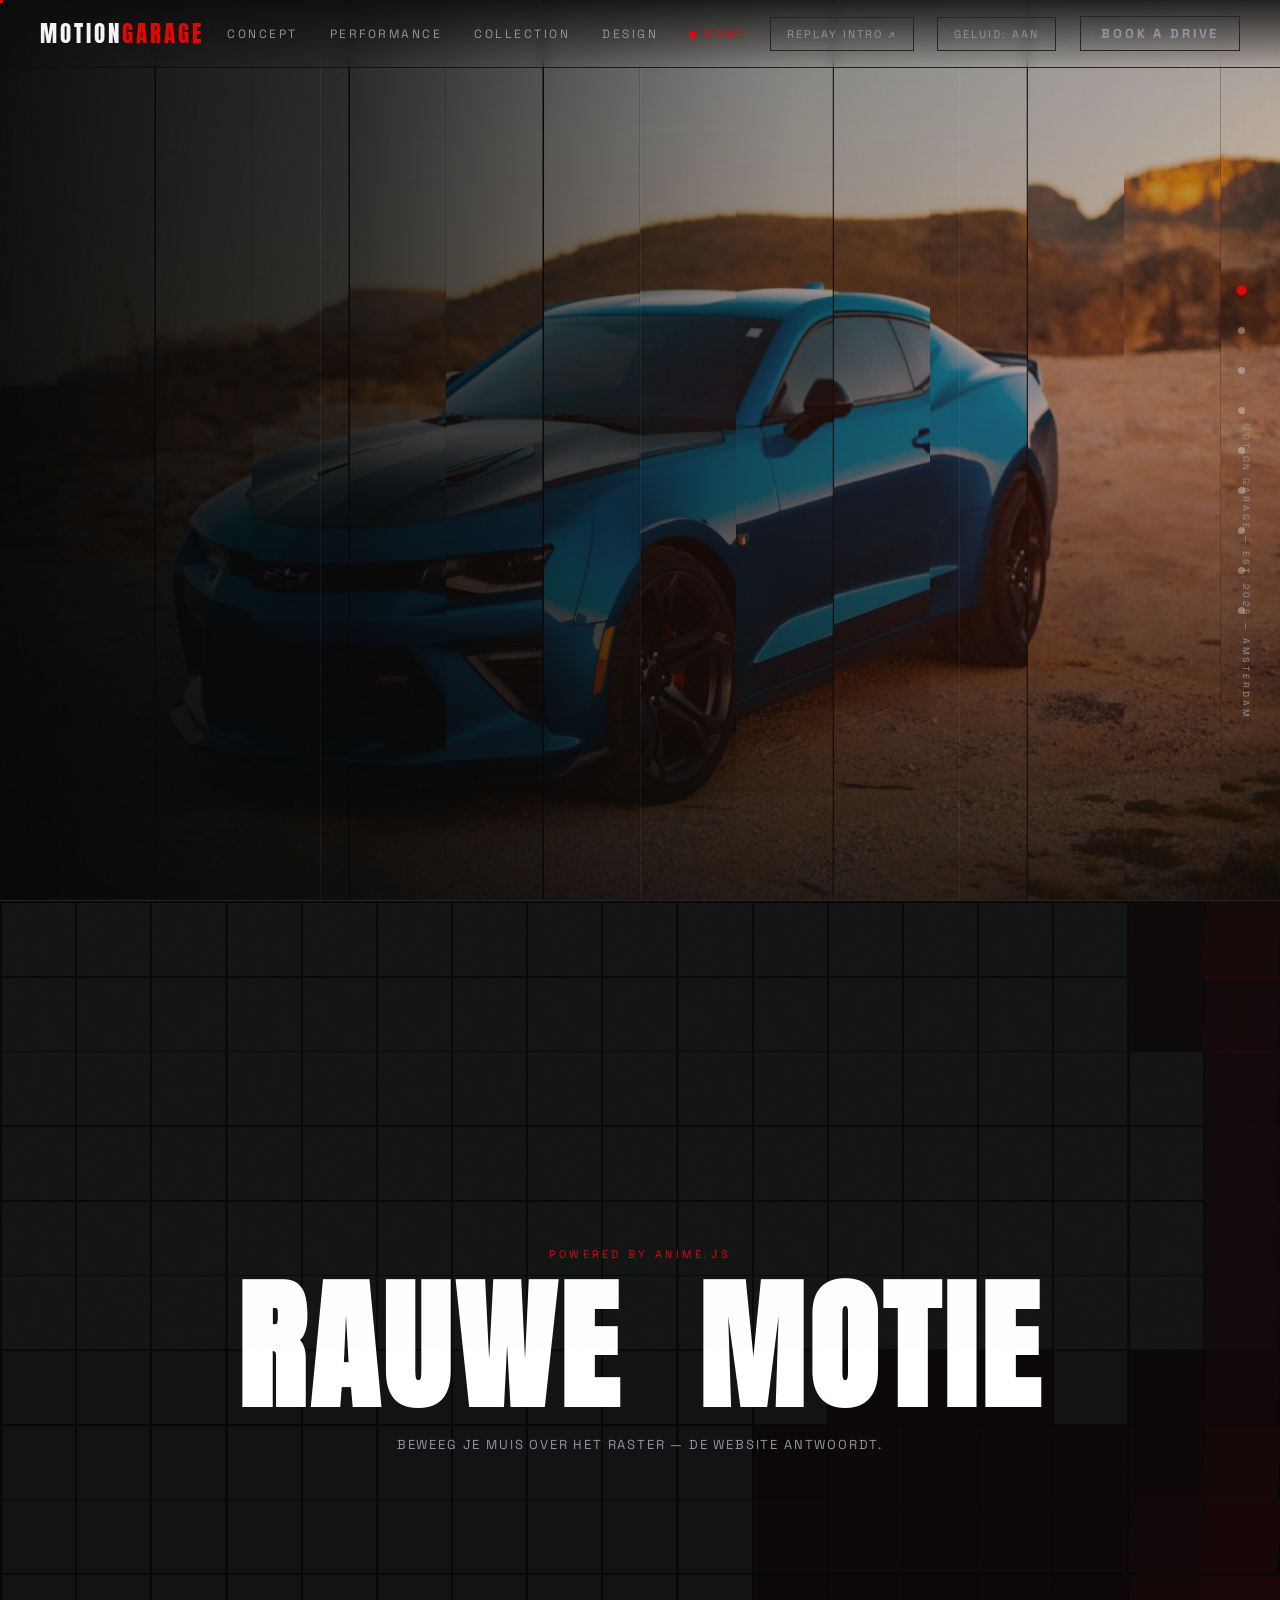
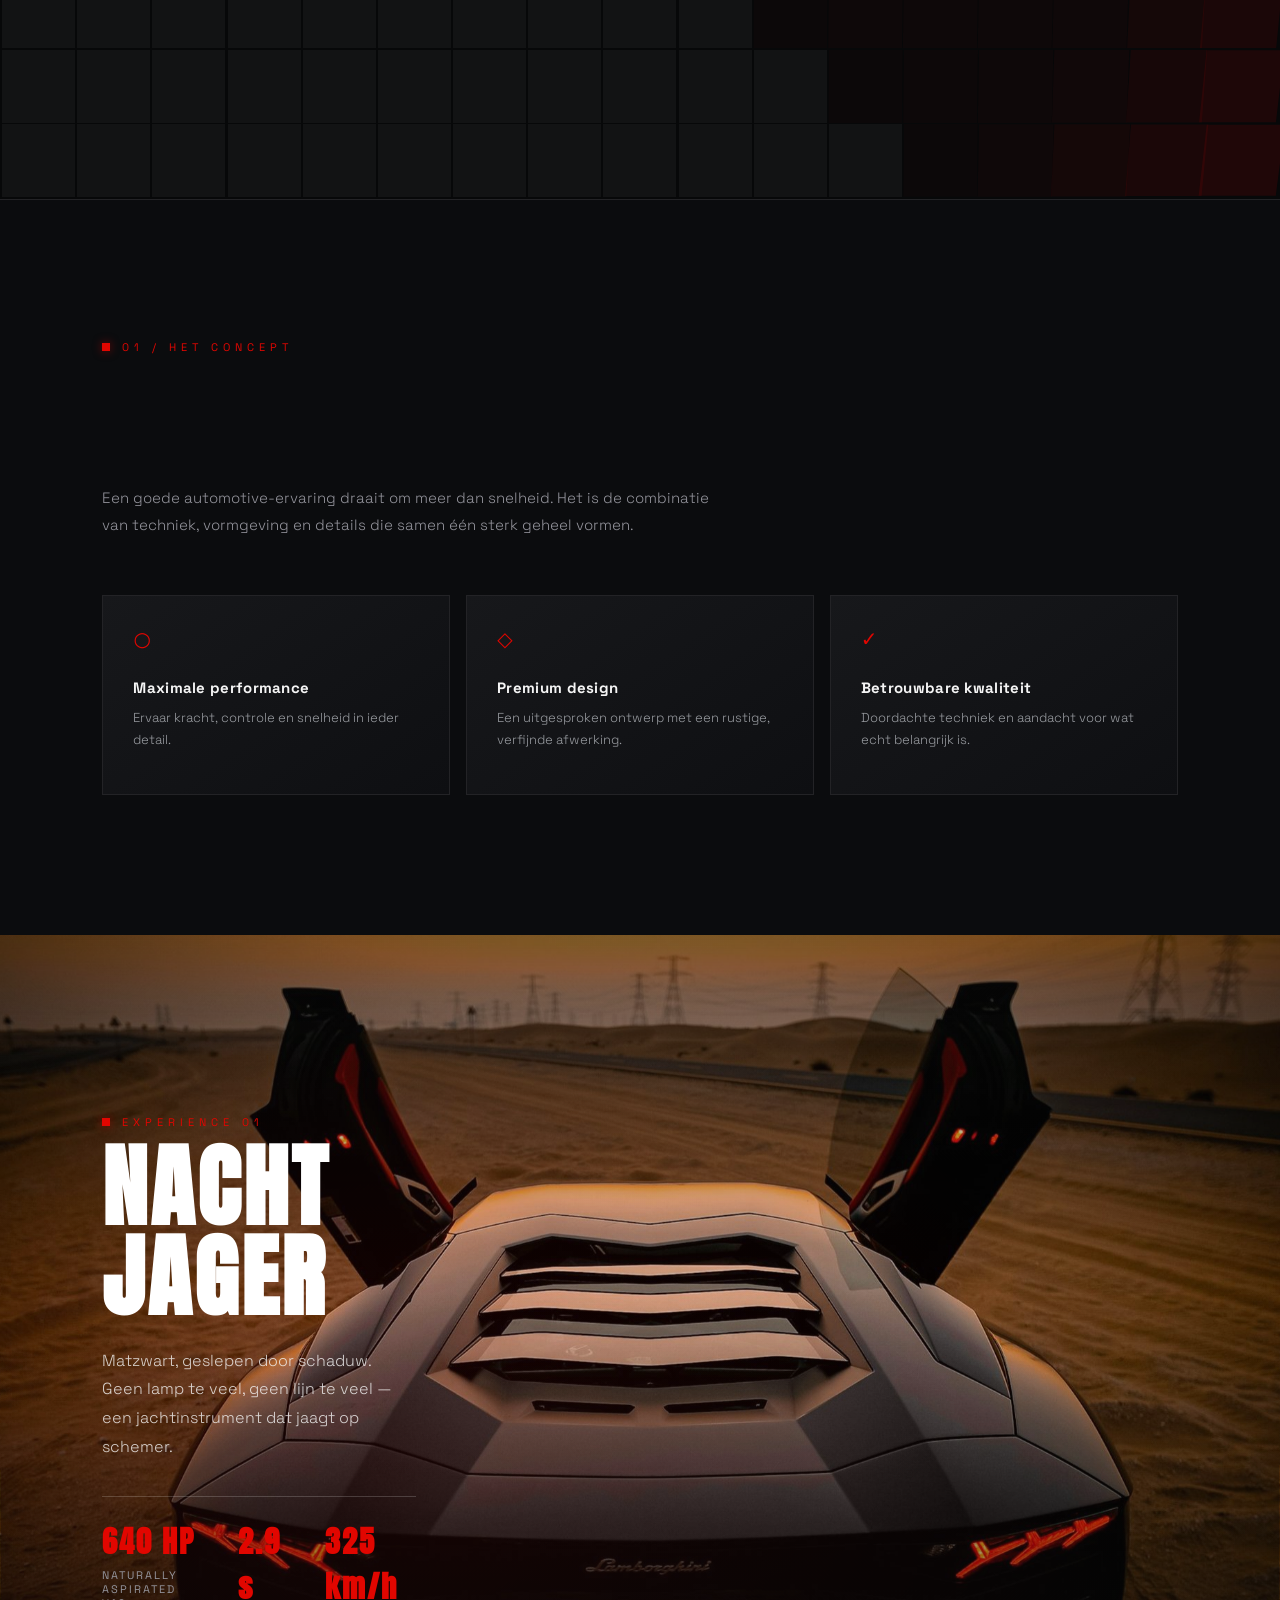
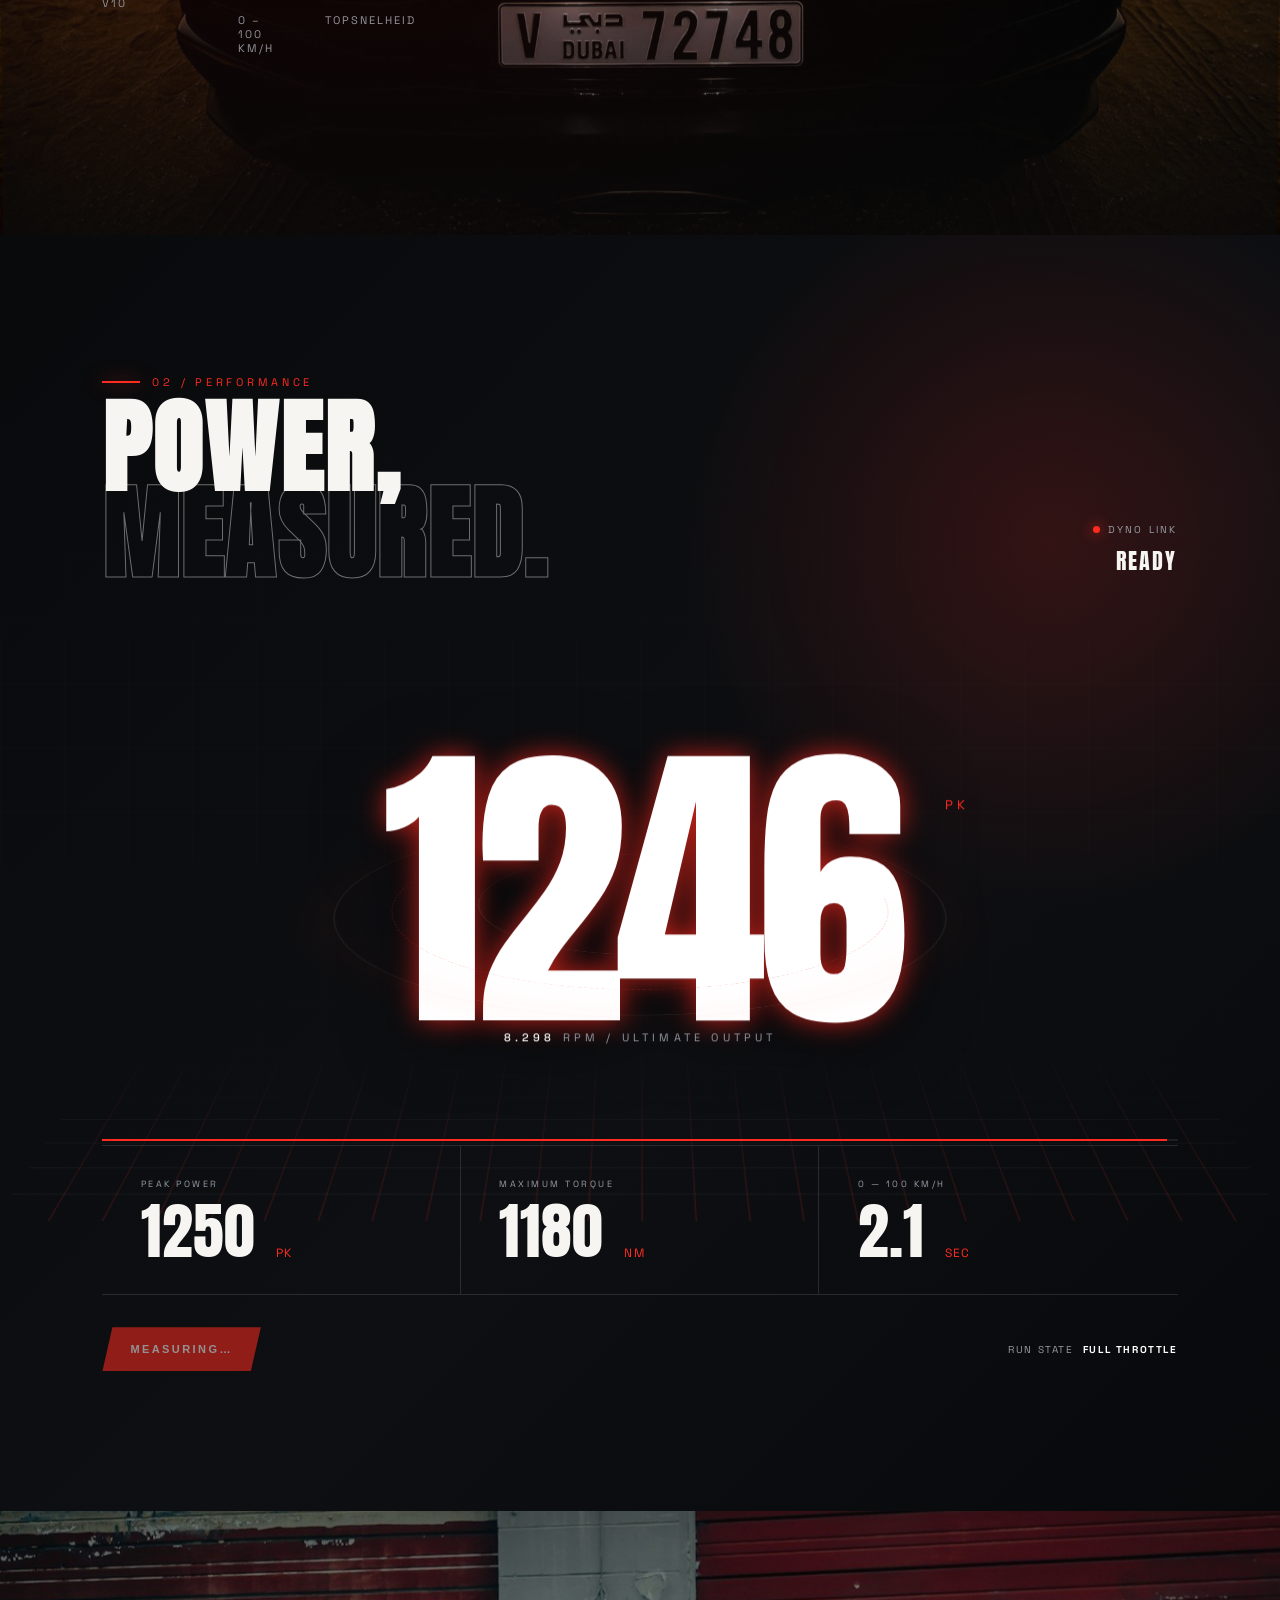
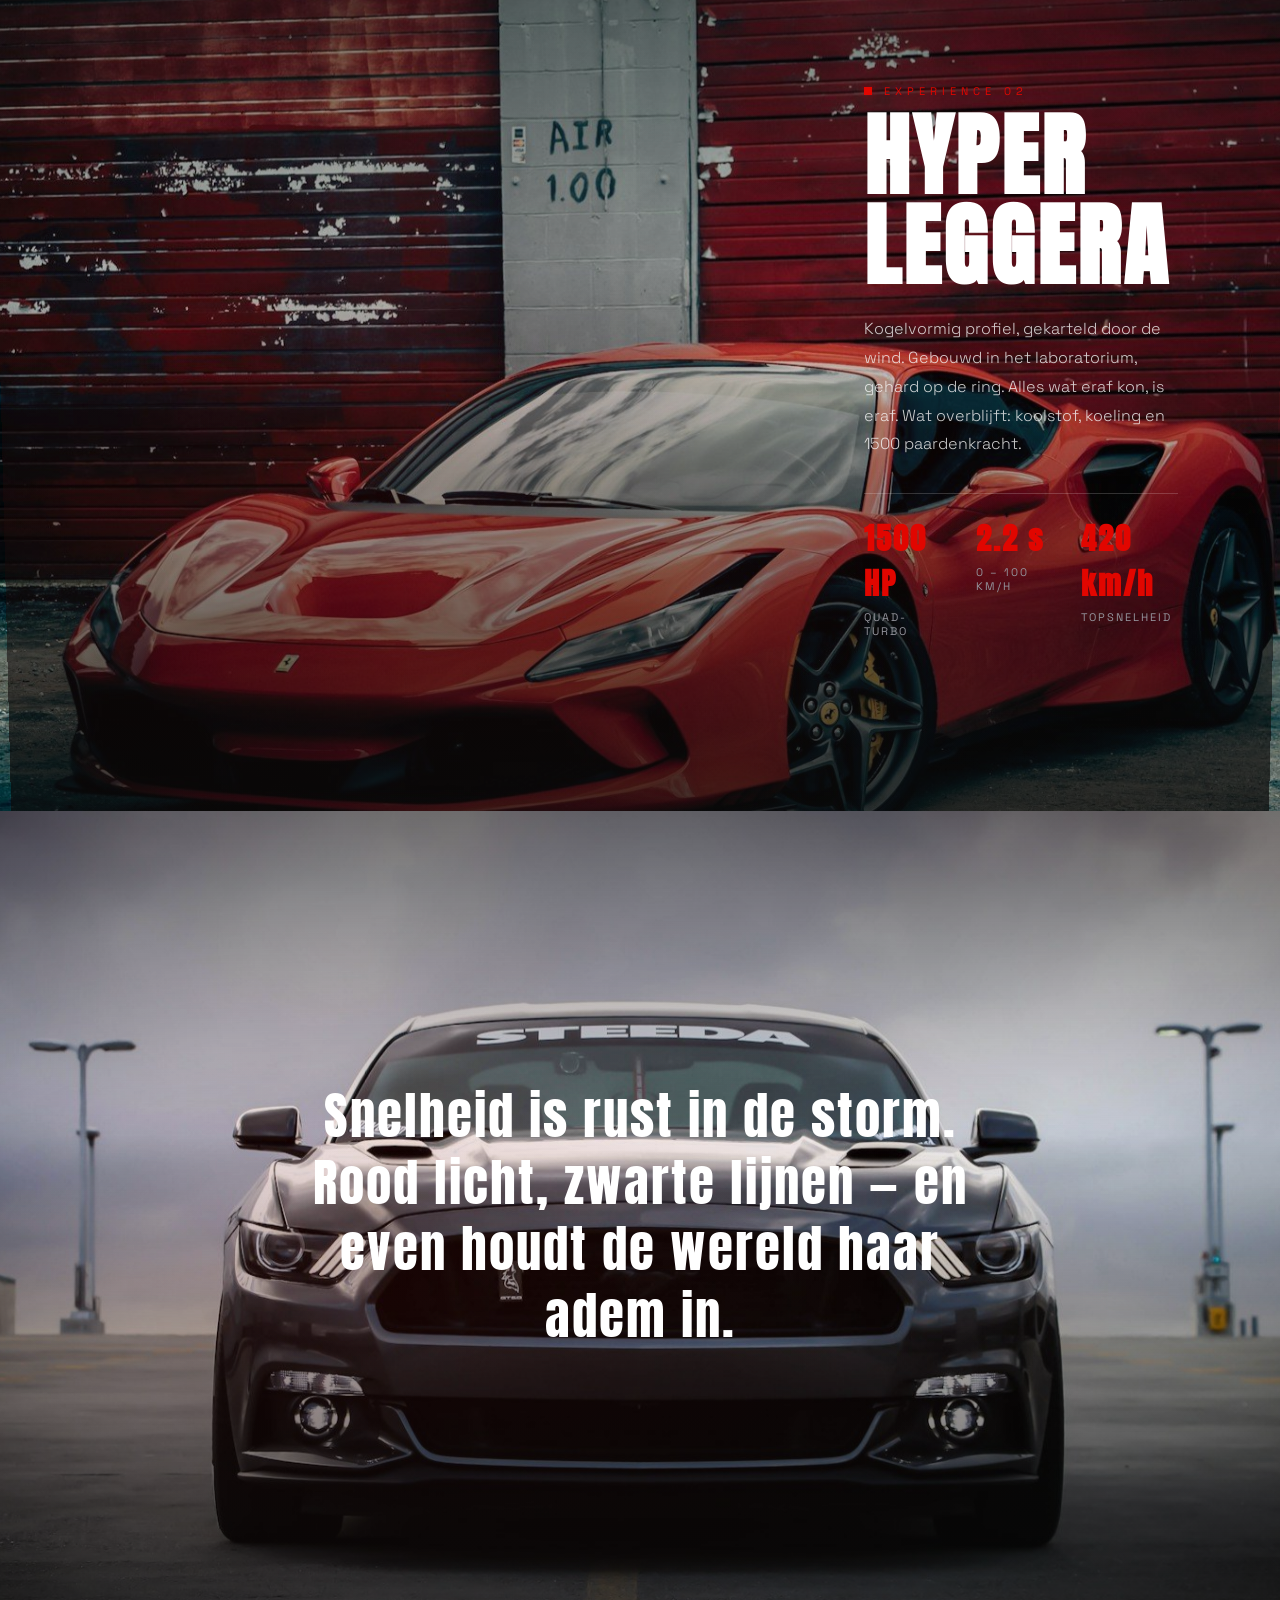
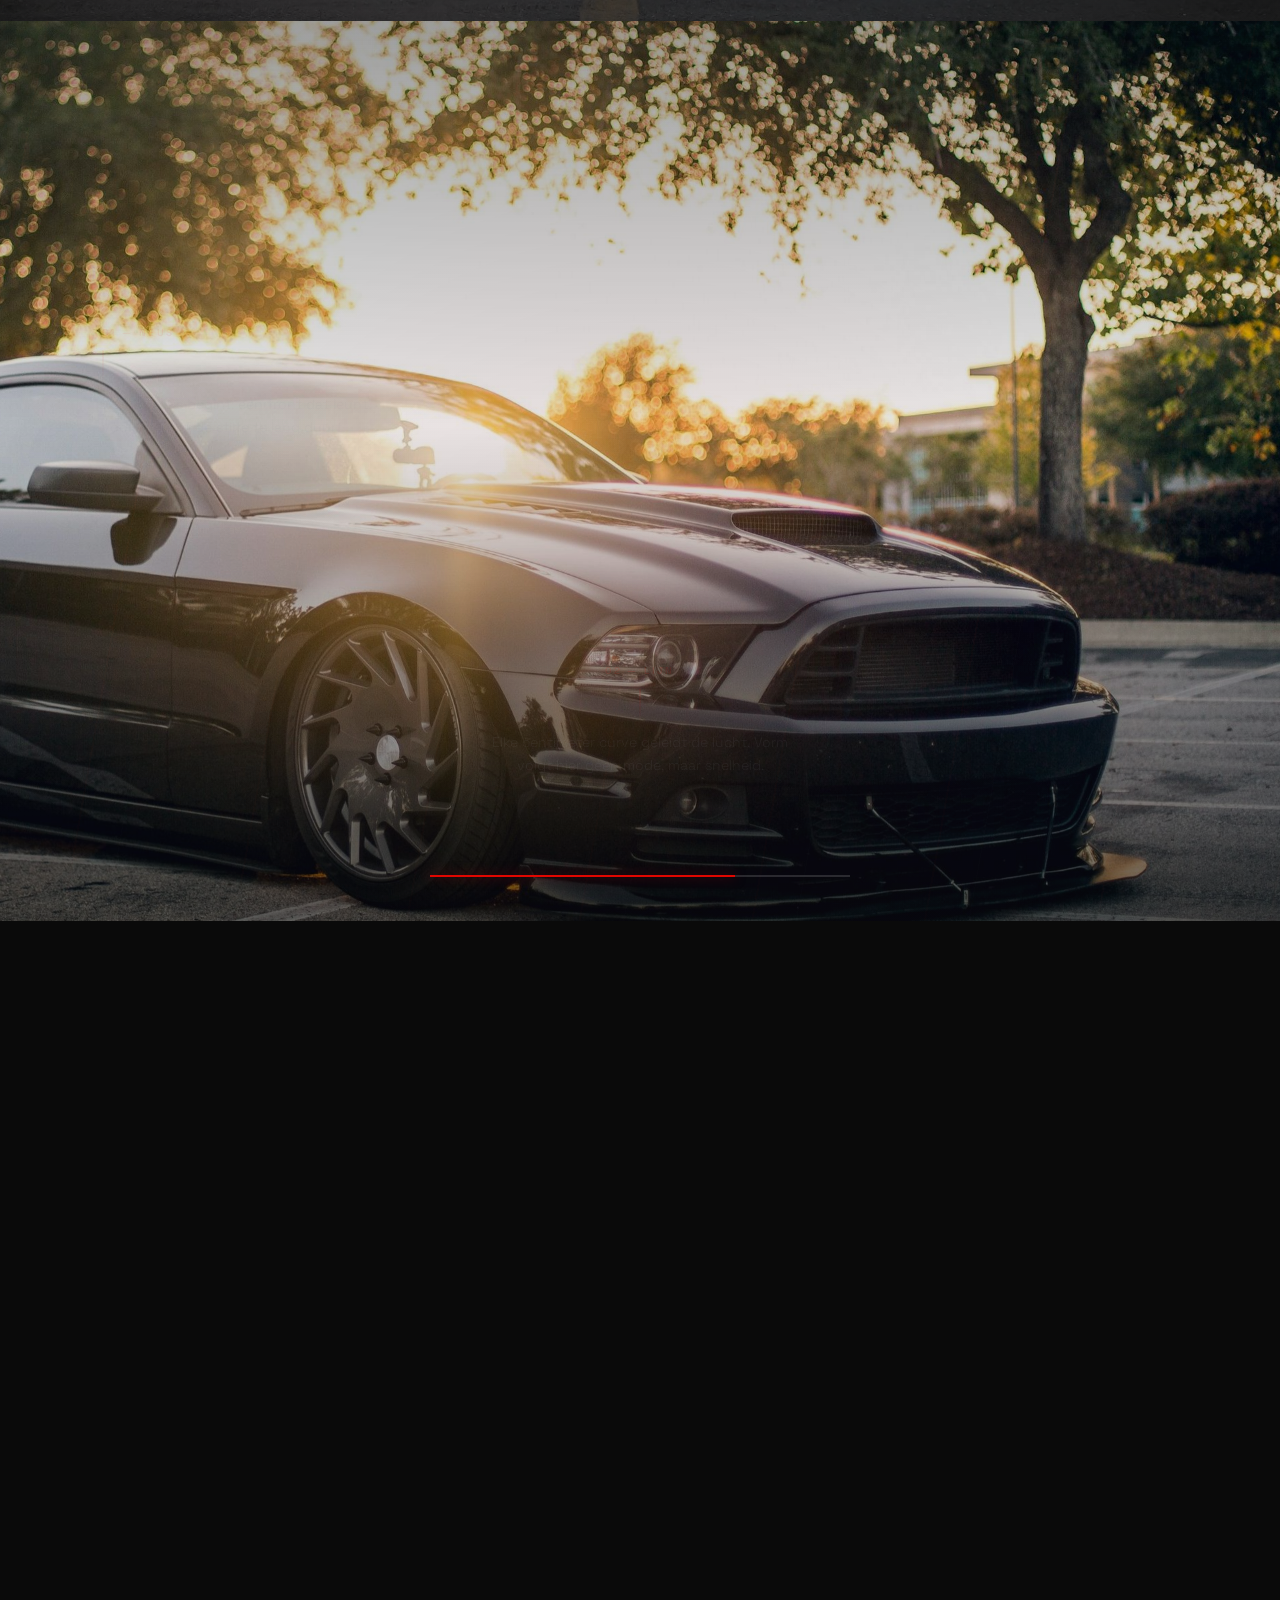
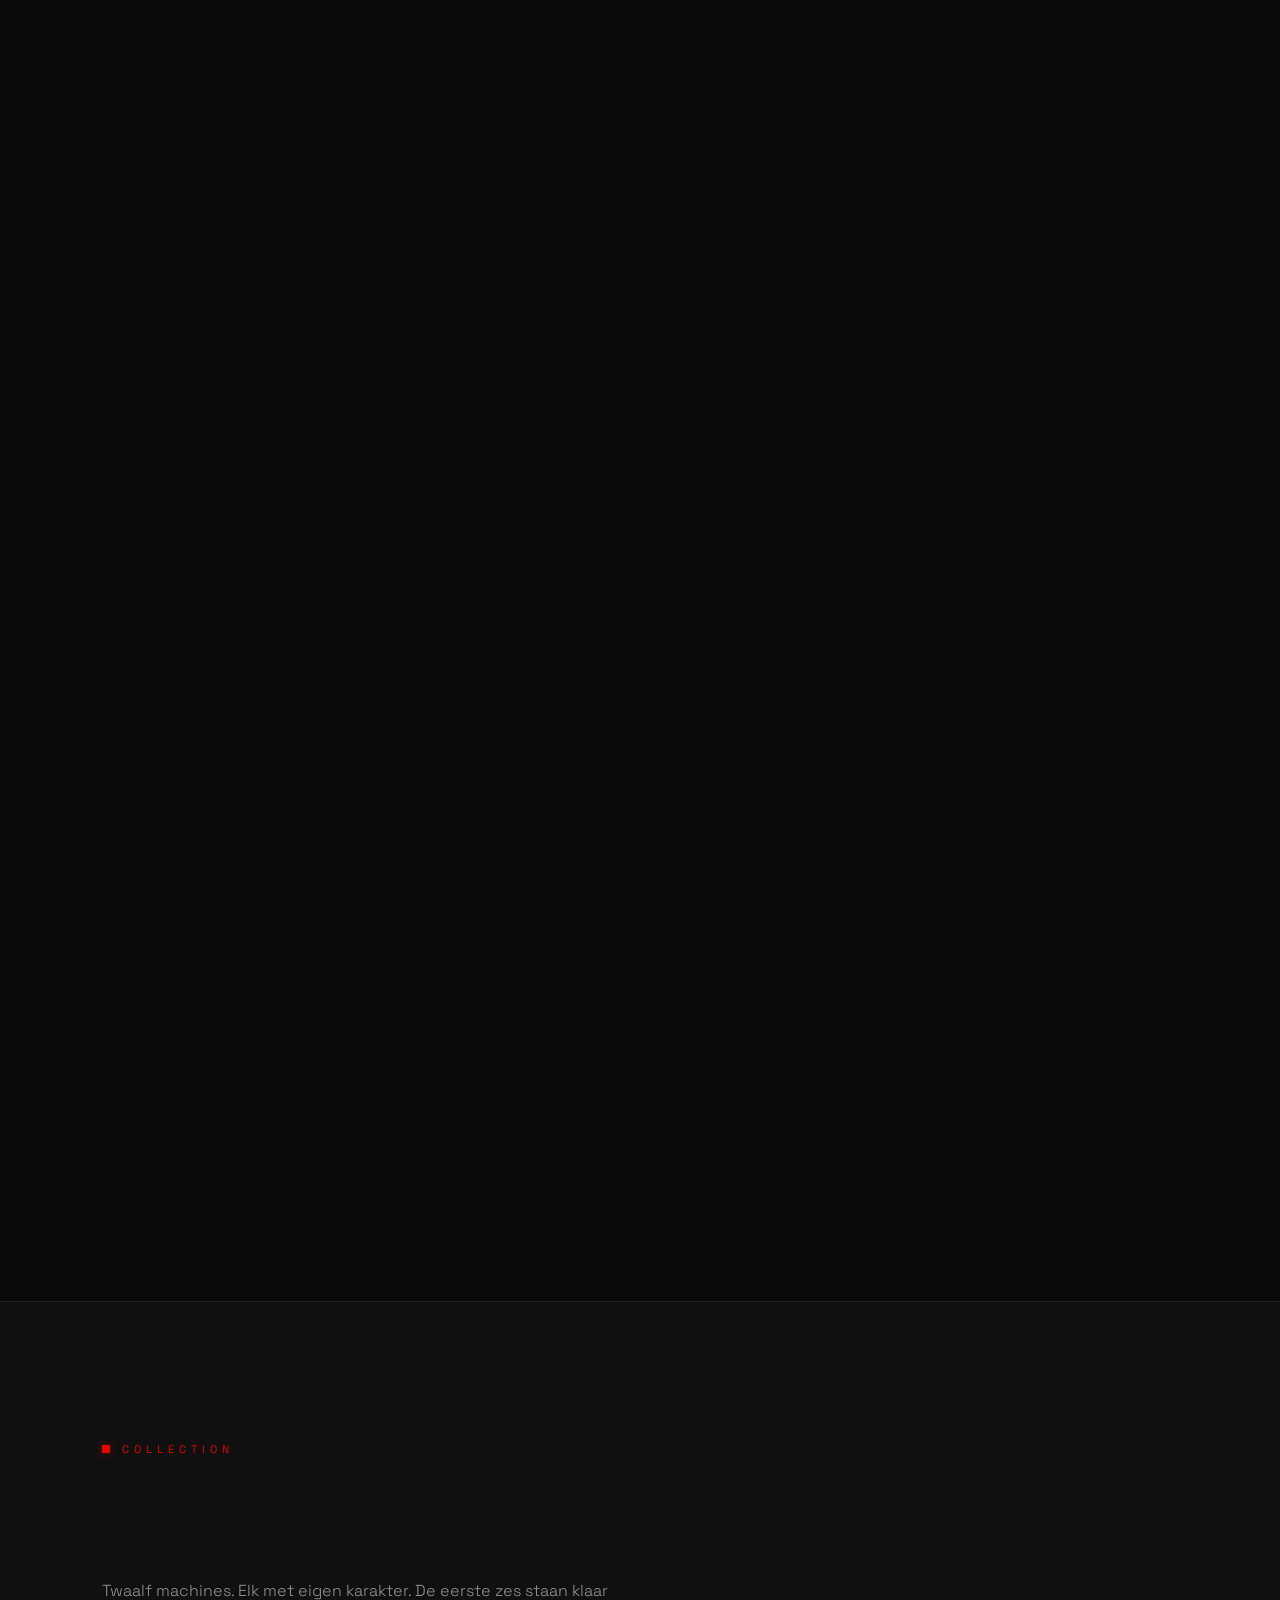
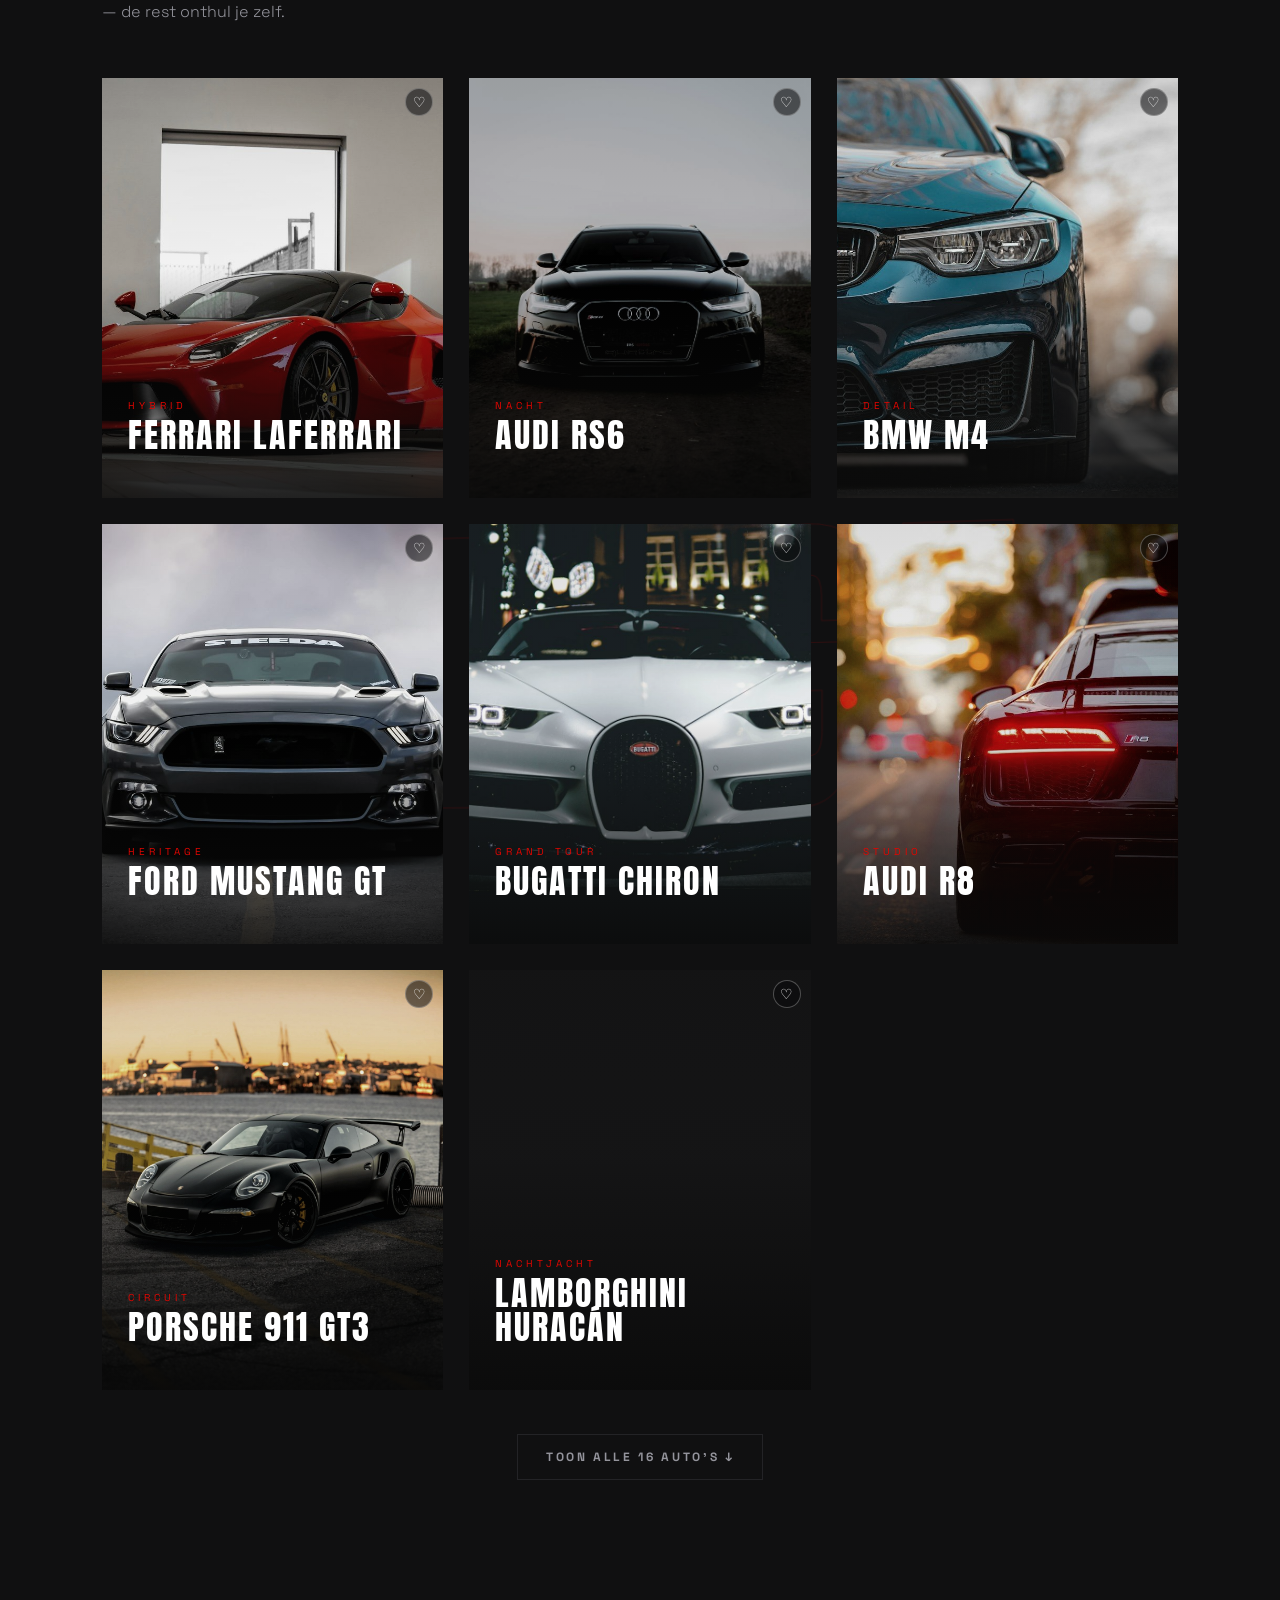
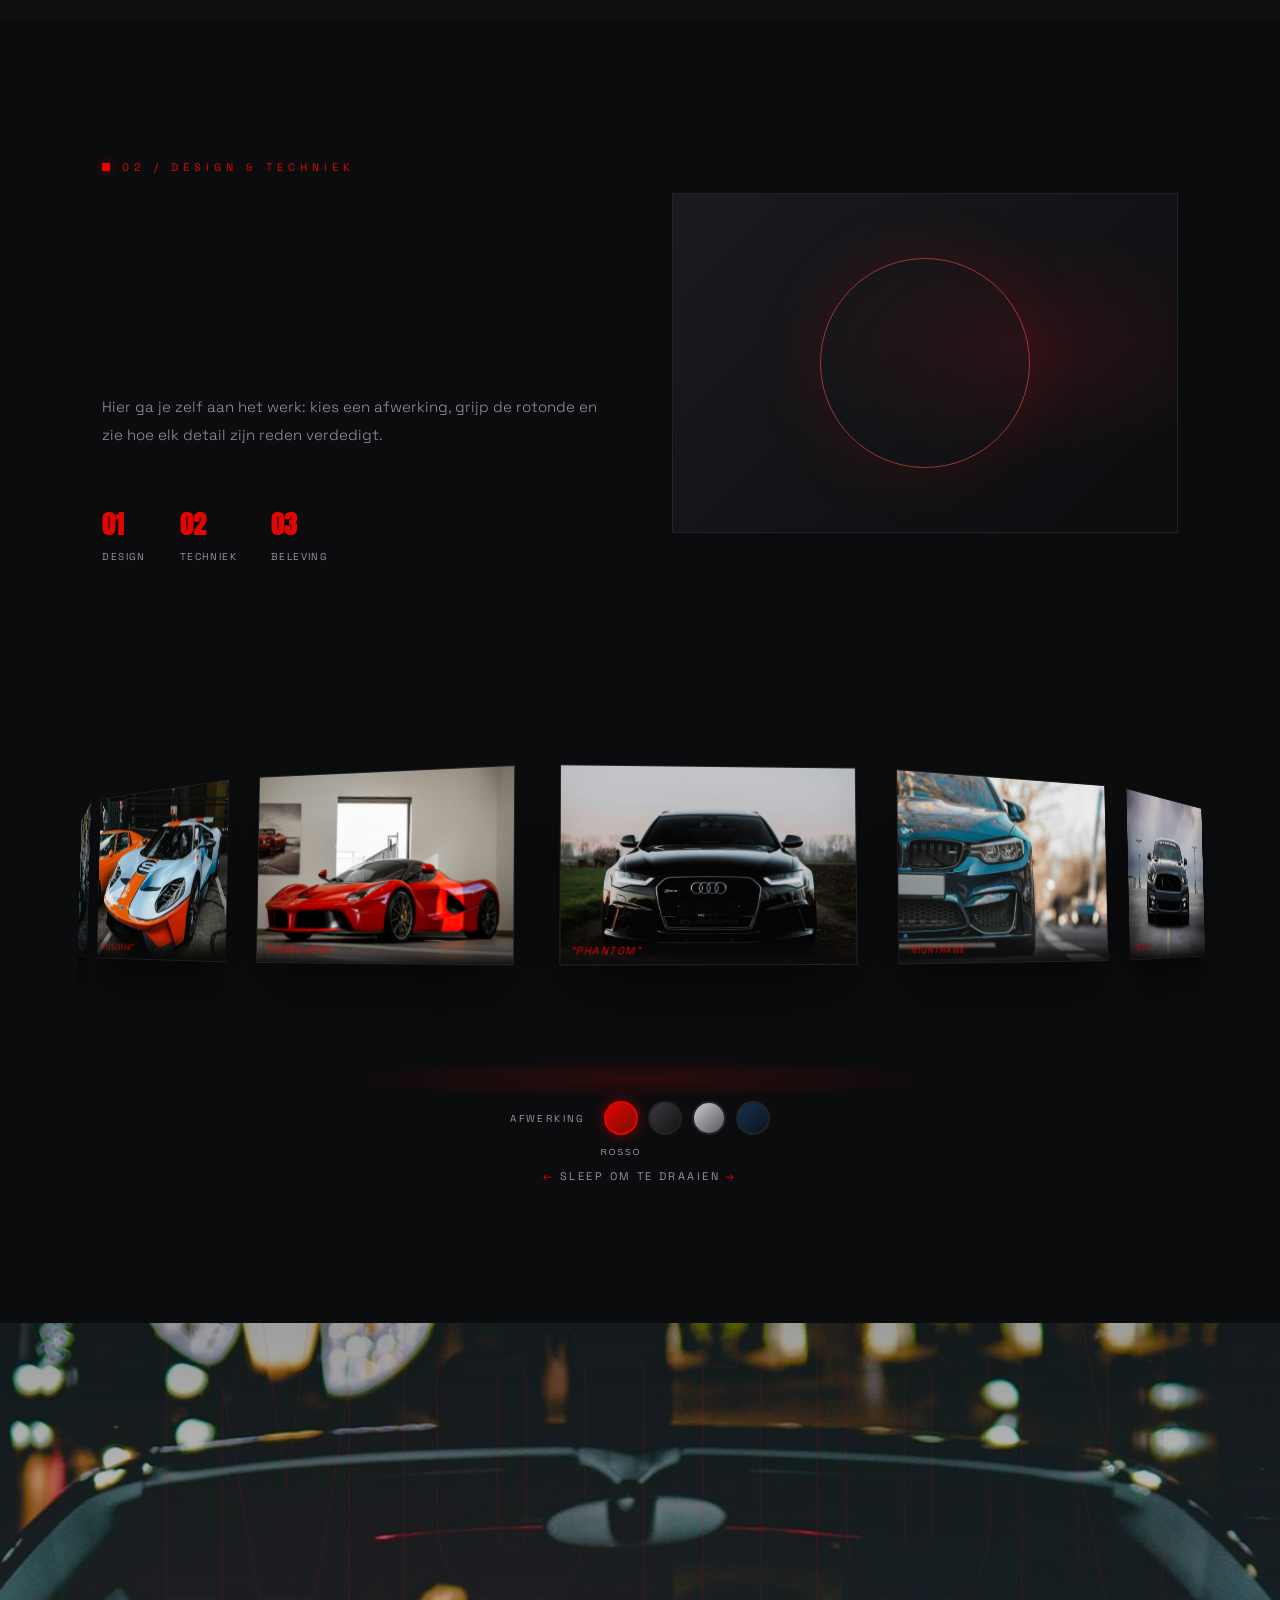
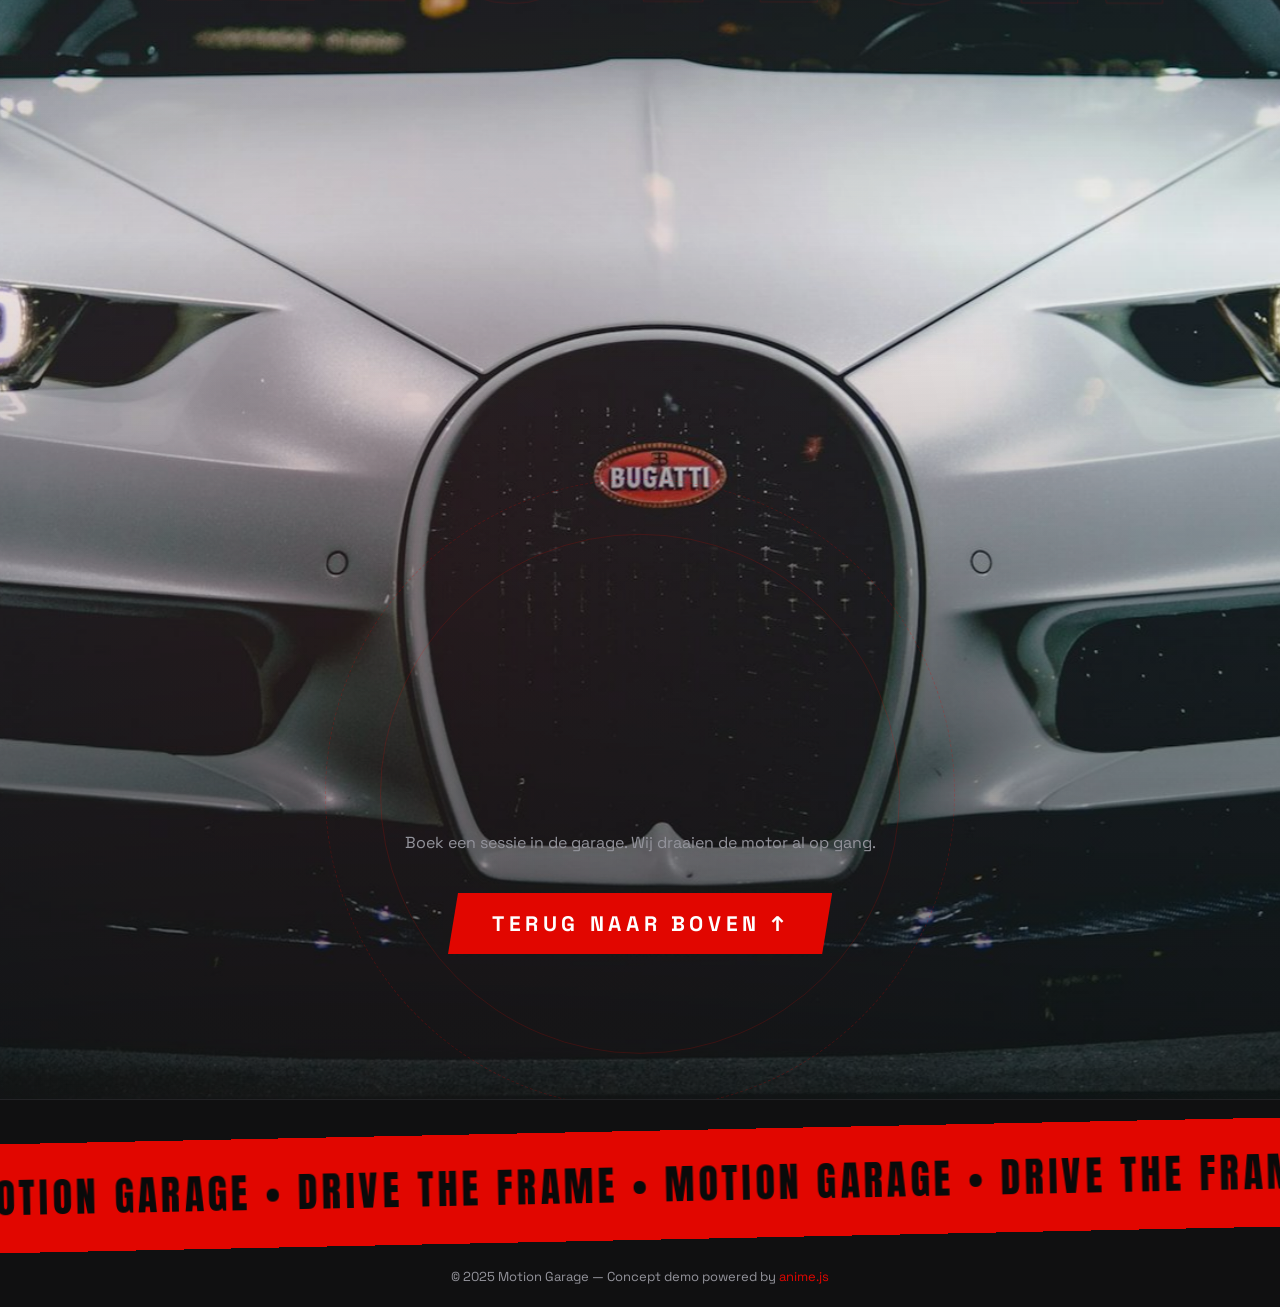
==== index.html @ 4e727cdc "v45: touch-robustheid Dyno (touch-action none op curve-vlak, hold bijna overal in de app, touchstart" ====
<!DOCTYPE html>
<html lang="nl">
<head>
  <meta charset="UTF-8" />
  <meta name="viewport" content="width=device-width, initial-scale=1.0" />
  <title>Motion Garage — Automotive in Motion</title>
  <meta name="description" content="Motion Garage is een cinematische automotive conceptwebsite: zestien supercars (LaFerrari, Chiron, 911 GT3, Huracán en meer), een 3D-rotonde, travel-shots en vier racespellen — LAUNCH dragrace, Redline reactiegame, Spec Match en Midnight. Powered by anime.js." />
  <meta name="robots" content="index, follow, max-image-preview:large" />
  <link rel="canonical" href="https://nexusaivty.github.io/motion-garage/" />
  <meta name="theme-color" content="#0a0a0a" />
  <meta property="og:title" content="Motion Garage — Automotive in Motion" />
  <meta property="og:description" content="Cinematische automotive experience: travelling shots, 3D-rotondes en machines van staal — powered by anime.js." />
  <meta property="og:type" content="website" />
  <meta property="og:url" content="https://nexusaivty.github.io/motion-garage/" />
  <meta property="og:image" content="https://nexusaivty.github.io/motion-garage/assets/cars/hero-nocturne.jpg" />
  <meta property="og:site_name" content="Motion Garage" />
  <meta property="og:locale" content="nl_NL" />
  <meta property="og:image:alt" content="Motion Garage: tijgeroog van een supercar in nachtelijk licht" />
  <meta property="og:image:width" content="1920" />
  <meta property="og:image:height" content="1280" />
  <meta property="og:image:type" content="image/jpeg" />
  <meta name="twitter:card" content="summary_large_image" />
  <meta name="twitter:title" content="Motion Garage — Automotive in Motion" />
  <meta name="twitter:description" content="Cinematische automotive experience: travel-shots, 3D-rotonde en drie racespellen — powered by anime.js." />
  <meta name="twitter:image" content="https://nexusaivty.github.io/motion-garage/assets/cars/hero-nocturne.jpg" />
  <script type="application/ld+json">
  {
    "@context": "https://schema.org",
    "@type": "WebSite",
    "name": "Motion Garage",
    "url": "https://nexusaivty.github.io/motion-garage/",
    "inLanguage": "nl",
    "description": "Cinematische automotive conceptwebsite met 16 supercars, 3D-rotonde en vier racespellen, gebouwd met anime.js.",
    "publisher": { "@type": "Organization", "name": "Motion Garage", "url": "https://nexusaivty.github.io/motion-garage/" }
  }
  </script>
  <script type="application/ld+json">
  {
    "@context": "https://schema.org",
    "@type": "ItemList",
    "name": "The Garage Fleet",
    "description": "De collectie van zestien machines in Motion Garage.",
    "numberOfItems": 16,
    "itemListElement": [
    { "@type": "ListItem", "position": 1, "item": { "@type": "Car", "name": "Ferrari LaFerrari", "image": "https://nexusaivty.github.io/motion-garage/assets/cars/card-rosso.jpg" } },
    { "@type": "ListItem", "position": 2, "item": { "@type": "Car", "name": "Audi RS6 Avant", "image": "https://nexusaivty.github.io/motion-garage/assets/cars/card-phantom.jpg" } },
    { "@type": "ListItem", "position": 3, "item": { "@type": "Car", "name": "BMW M4", "image": "https://nexusaivty.github.io/motion-garage/assets/cars/card-nighthawk.jpg" } },
    { "@type": "ListItem", "position": 4, "item": { "@type": "Car", "name": "Ford Mustang GT", "image": "https://nexusaivty.github.io/motion-garage/assets/cars/card-heritage.jpg" } },
    { "@type": "ListItem", "position": 5, "item": { "@type": "Car", "name": "Bugatti Chiron", "image": "https://nexusaivty.github.io/motion-garage/assets/cars/card-arctic.jpg" } },
    { "@type": "ListItem", "position": 6, "item": { "@type": "Car", "name": "Audi R8", "image": "https://nexusaivty.github.io/motion-garage/assets/cars/card-r8.jpg" } },
    { "@type": "ListItem", "position": 7, "item": { "@type": "Car", "name": "Porsche 911 GT3", "image": "https://nexusaivty.github.io/motion-garage/assets/cars/card-gt3.jpg" } },
    { "@type": "ListItem", "position": 8, "item": { "@type": "Car", "name": "Lamborghini Huracán", "image": "https://nexusaivty.github.io/motion-garage/assets/cars/card-huracan.jpg" } },
    { "@type": "ListItem", "position": 9, "item": { "@type": "Car", "name": "Dodge Challenger", "image": "https://nexusaivty.github.io/motion-garage/assets/cars/card-challenger.jpg" } },
    { "@type": "ListItem", "position": 10, "item": { "@type": "Car", "name": "Mercedes-AMG GT R", "image": "https://nexusaivty.github.io/motion-garage/assets/cars/card-amg.jpg" } },
    { "@type": "ListItem", "position": 11, "item": { "@type": "Car", "name": "McLaren 720S", "image": "https://nexusaivty.github.io/motion-garage/assets/cars/card-720s.jpg" } },
    { "@type": "ListItem", "position": 12, "item": { "@type": "Car", "name": "Lamborghini Aventador", "image": "https://nexusaivty.github.io/motion-garage/assets/cars/card-aventador.jpg" } },
    { "@type": "ListItem", "position": 13, "item": { "@type": "Car", "name": "Porsche 918 Spyder", "image": "https://nexusaivty.github.io/motion-garage/assets/cars/card-918.jpg" } },
    { "@type": "ListItem", "position": 14, "item": { "@type": "Car", "name": "Nissan GT-R", "image": "https://nexusaivty.github.io/motion-garage/assets/cars/card-gtr.jpg" } },
    { "@type": "ListItem", "position": 15, "item": { "@type": "Car", "name": "Aston Martin DB11", "image": "https://nexusaivty.github.io/motion-garage/assets/cars/card-db11.jpg" } },
    { "@type": "ListItem", "position": 16, "item": { "@type": "Car", "name": "Ford GT", "image": "https://nexusaivty.github.io/motion-garage/assets/cars/card-fordgt.jpg" } }
  ]
  }
  </script>
  <script type="application/ld+json">
  {
    "@context": "https://schema.org",
    "@type": "FAQPage",
    "mainEntity": [
      { "@type": "Question", "name": "Wat is Motion Garage?", "acceptedAnswer": { "@type": "Answer", "text": "Motion Garage is een cinematische automotive conceptwebsite met zestien supercars, een 3D-rotonde, travel-shots en vier racespellen, geanimeerd met anime.js." } },
      { "@type": "Question", "name": "Welke games zitten in de Garage Arcade?", "acceptedAnswer": { "@type": "Answer", "text": "Vier spellen: LAUNCH (een kwart-mijl dragrace met echte modellen en eigen fysica), Redline (een reactiespel op de toerenteller met ronde-bonus tot x5), Spec Match (een geheugenspel met 12 kaarten en 6 paren) en Midnight (een oneindige nachtrit tussen het verkeer)." } },
      { "@type": "Question", "name": "Hoe werkt de ronde-bonus in Redline?", "acceptedAnswer": { "@type": "Answer", "text": "Raak je de rode zone, dan wordt je score vermenigvuldigd met het ronde-aantal: ronde 1 x1, ronde 2 x2, tot ronde 5 x5. Een perfecte hit in het midden geeft het maximum en een speciale knaller." } },
      { "@type": "Question", "name": "Welke auto's staan er in de collectie?", "acceptedAnswer": { "@type": "Answer", "text": "Twaalf machines: Ferrari LaFerrari, Audi RS6 Avant, BMW M4, Ford Mustang GT, Bugatti Chiron, Audi R8, Porsche 911 GT3, Lamborghini Huracan, Dodge Challenger, Mercedes-AMG GT R, McLaren 720S en Lamborghini Aventador." } },
      { "@type": "Question", "name": "Is Motion Garage gratis te spelen?", "acceptedAnswer": { "@type": "Answer", "text": "Ja, de volledige ervaring — collectie, 3D-rotonde en alle drie de spellen — is gratis en vereist geen account." } }
    ]
  }
  </script>
  <link rel="icon" href="data:image/svg+xml,%3Csvg xmlns='http://www.w3.org/2000/svg' viewBox='0 0 64 64'%3E%3Crect width='64' height='64' rx='12' fill='%23e10600'/%3E%3Ctext x='32' y='46' font-family='Arial' font-size='36' font-weight='900' text-anchor='middle' fill='%23ffffff'%3EM%3C/text%3E%3C/svg%3E" />
  <link rel="preconnect" href="https://fonts.googleapis.com" />
  <link rel="preconnect" href="https://fonts.gstatic.com" crossorigin />
  <link href="https://fonts.googleapis.com/css2?family=Anton&family=Space+Grotesk:wght@300;400;500;700&display=swap" rel="stylesheet" />
  <link rel="stylesheet" href="css/style.css?v=45" />
  <link rel="stylesheet" href="css/arcade-enhanced.css?v=27" />
</head>
<body>
  <div class="cursor-dot"></div>
  <div class="cursor-ring"></div>
  <div class="scroll-progress"></div>
  <div class="grain" aria-hidden="true"></div>

  <!-- PRELOADER -->
  <div class="preloader" id="preloader" aria-hidden="true">
    <div class="preloader-mark"><h1 data-pre-split>MOTION GARAGE</h1></div>
    <div class="preloader-bar"><span class="preloader-fill"></span></div>
    <p class="preloader-note">Garage wordt geopend</p>
  </div>

  <!-- SECTION HUD -->
  <nav class="hud" id="hud" aria-label="Sectienavigatie"></nav>

  <header class="nav">
    <a class="logo" href="#hero">MOTION<span>GARAGE</span></a>
    <nav class="nav-links">
      <a href="#concept" class="nav-link">Concept</a>
      <a href="#performance" class="nav-link">Performance</a>
      <a href="#collection" class="nav-link">Collection</a>
      <a href="#design" class="nav-link">Design</a>
      <a href="games.html" class="nav-link nav-link-game">Game</a>
    </nav>
    <button class="nav-replay" id="replayIntro" type="button">Replay intro &nearr;</button>
    <button class="nav-replay nav-sound" id="soundToggle" type="button" aria-pressed="true">Geluid: aan</button>
    <a href="#contact" class="btn btn-ghost btn-nav magnetic">Book a drive</a>
  </header>

  <main>
    <!-- HERO — fullscreen photograph -->
    <section class="hero" id="hero">
      <div class="hero-media" data-scroll-media data-parallax-strength="0.35">
        <div class="hero-slices" data-media-transform></div>
        <div class="media-veil hero-veil"></div>
      </div>
      <img class="hero-fallback" src="assets/cars/hero-nocturne.jpg" alt="Rode sportauto op matzwarte achtergrond" style="display:none" />
      <div class="hero-content">
        <p class="hero-eyebrow">Driven by <em>passion</em> &mdash; EST. 2025</p>
        <h1 class="hero-title" data-split>MOTION GARAGE</h1>
        <p class="hero-sub">Ruwe kracht. Zwarte lijnen.<br/>Rood als laatste woord.</p>
        <div class="hero-cta">
          <a href="#concept" class="btn btn-primary magnetic">Ontdek meer &nearr;</a>
          <a href="#collection" class="btn btn-ghost magnetic">Bekijk de collectie &rarr;</a>
        </div>
        <p class="hero-tiny">Een concept in beweging &middot; Anime.js</p>
      </div>
      <div class="scroll-hint">
        <span class="scroll-hint-text">Scroll</span>
        <span class="scroll-hint-line"></span>
      </div>
      <p class="hero-side" aria-hidden="true">Motion Garage — Est. 2025 &mdash; Amsterdam</p>
      <div class="hero-dust" aria-hidden="true"></div>
    </section>

    <!-- ANIME.JS SIGNATURE GRID -->
    <section class="signature" id="signature">
      <div class="signature-wall" id="signatureWall" aria-hidden="true"></div>
      <div class="signature-copy">
        <p class="signature-kicker">Powered by anime.js</p>
        <h2 class="signature-title" data-split>RAUWE MOTIE</h2>
        <p class="signature-sub">Beweeg je muis over het raster &mdash; de website antwoordt.</p>
      </div>
    </section>

    <!-- CONCEPT -->
    <section class="section section-dark concept" id="concept">
      <p class="section-label reveal">01 / Het concept</p>
      <h2 class="section-title reveal" data-split>GEGEBOUWD ROND BELEVING</h2>
      <p class="section-intro reveal">Een goede automotive-ervaring draait om meer dan snelheid. Het is de combinatie van techniek, vormgeving en details die samen &eacute;&eacute;n sterk geheel vormen.</p>
      <div class="feature-grid">
        <article class="feature reveal"><span class="feature-ico">&#9675;</span><strong>Maximale performance</strong><p>Ervaar kracht, controle en snelheid in ieder detail.</p></article>
        <article class="feature reveal"><span class="feature-ico">&#9671;</span><strong>Premium design</strong><p>Een uitgesproken ontwerp met een rustige, verfijnde afwerking.</p></article>
        <article class="feature reveal"><span class="feature-ico">&#10003;</span><strong>Betrouwbare kwaliteit</strong><p>Doordachte techniek en aandacht voor wat echt belangrijk is.</p></article>
      </div>
    </section>

    <!-- EXPERIENCE 01 -->
    <section class="showcase" id="experience" data-showcase>
      <div class="showcase-media" data-scroll-media data-parallax-strength="0.3">
        <img class="media-img" src="assets/cars/showcase-noir.jpg" alt="Matzwarte supercar onder dramatisch studio-licht" loading="lazy" decoding="async" />
        <div class="media-veil"></div>
      </div>
      <div class="showcase-text">
        <div class="section-label reveal">Experience 01</div>
        <h2 class="showcase-title" data-split>NACHT JAGER</h2>
        <p class="showcase-copy reveal">Matzwart, geslepen door schaduw. Geen lamp te veel, geen lijn te veel &mdash; een jachtinstrument dat jaagt op schemer.</p>
        <ul class="showcase-stats reveal">
          <li><strong>640 HP</strong><span>naturally aspirated V10</span></li>
          <li><strong>2.9 s</strong><span>0 &ndash; 100 km/h</span></li>
          <li><strong>325 km/h</strong><span>topsnelheid</span></li>
        </ul>
      </div>
    </section>

    <!-- PERFORMANCE -->
    <section class="performance section" id="performance">
      <div class="grid-floor" aria-hidden="true"></div>
      <div class="section-label reveal">Performance</div>
      <h2 class="section-title reveal" data-split>NUMBERS THAT BURN</h2>

      <div class="gauge-row reveal">
        <svg class="gauge" viewBox="0 0 220 130" aria-hidden="true">
          <path class="gauge-track" d="M 30 110 A 80 80 0 1 1 190 110" pathLength="1" />
          <path class="gauge-fill" data-gauge-fill d="M 30 110 A 80 80 0 1 1 190 110" pathLength="1" />
        </svg>
        <div class="gauge-center">
          <strong data-gauge-num>0%</strong>
          <span>Krachtindex</span>
        </div>
      </div>

      <div class="perf-grid">
        <div class="perf-stats">
          <div class="perf-stat reveal">
            <div class="perf-value"><span class="counter" data-target="1250">0</span><small>HP</small></div>
            <div class="perf-bar"><div class="perf-bar-fill" data-value="100"></div></div>
            <p class="perf-label">Vermogen</p>
          </div>
          <div class="perf-stat reveal">
            <div class="perf-value"><span class="counter" data-target="350" data-decimals="0">0</span><small>KM/H</small></div>
            <div class="perf-bar"><div class="perf-bar-fill" data-value="86"></div></div>
            <p class="perf-label">Topsnelheid</p>
          </div>
          <div class="perf-stat reveal">
            <div class="perf-value"><span class="counter" data-target="2.1" data-decimals="1">0</span><small>S</small></div>
            <div class="perf-bar"><div class="perf-bar-fill" data-value="92"></div></div>
            <p class="perf-label">0 &ndash; 100 km/h</p>
          </div>
          <div class="perf-stat reveal">
            <div class="perf-value"><span class="counter" data-target="1180">0</span><small>NM</small></div>
            <div class="perf-bar"><div class="perf-bar-fill" data-value="78"></div></div>
            <p class="perf-label">Koppel</p>
          </div>
        </div>
        <div class="perf-note reveal">
          <div class="start-lights" id="startLights" aria-hidden="true">
            <span class="light"></span><span class="light"></span><span class="light"></span><span class="light"></span><span class="light"></span>
          </div>
          <h3>Techniek zonder excuse</h3>
          <p>Elke prestatiewaarde wordt op de strip geverifieerd, niet in de brochure. Tien sensoren, één doel: performance die je voelt in plaats van leest.</p>
          <div class="perf-chips">
            <span>Carbon monocoque</span><span>Active aero</span><span>Torque vectoring</span><span>Ceramic brakes</span>
          </div>
          <button class="btn btn-ghost ignite-btn" id="igniteBtn" type="button">Ignition &nearr;</button>
        </div>
      </div>
      <div class="dyno reveal" aria-label="Dyno-run">
        <div class="dyno-head">
          <div>
            <div class="section-label">The Dyno</div>
            <h3 class="dyno-title" data-split>PROOF, NOT PROMISES</h3>
          </div>
          <button class="btn btn-primary dyno-btn" id="dynoBtn" type="button">Start dyno-run &nearr;</button>
        </div>
        <div class="dyno-stage" data-dyno-stage>
          <canvas id="dynoCanvas" aria-label="Dyno-run: live vermogen en koppel"></canvas>
          <div class="dyno-stamp" data-dyno-stamp hidden>
            <strong data-dyno-stamp-pk>1250</strong>
            <span>PK @ <em data-dyno-stamp-rpm>8250</em> RPM</span>
            <i>geverifieerd op de Motion Garage strip</i>
          </div>
        </div>
      </div>
    </section>

    <!-- EXPERIENCE 02 -->
    <section class="showcase showcase-right" data-showcase>
      <div class="showcase-media" data-scroll-media data-parallax-strength="0.3">
        <img class="media-img" src="assets/cars/showcase-garage.jpg" alt="Supercar in een donkere garage" loading="lazy" decoding="async" />
        <div class="media-veil"></div>
      </div>
      <div class="showcase-text">
        <div class="section-label reveal">Experience 02</div>
        <h2 class="showcase-title" data-split>HYPER LEGGERA</h2>
        <p class="showcase-copy reveal">Kogelvormig profiel, gekarteld door de wind. Gebouwd in het laboratorium, gehard op de ring. Alles wat eraf kon, is eraf. Wat overblijft: koolstof, koeling en 1500 paardenkracht.</p>
        <ul class="showcase-stats reveal">
          <li><strong>1500 HP</strong><span>quad-turbo</span></li>
          <li><strong>2.2 s</strong><span>0 &ndash; 100 km/h</span></li>
          <li><strong>420 km/h</strong><span>topsnelheid</span></li>
        </ul>
      </div>
    </section>

    <!-- EXPERIENCE 03 — cinematic wide band -->
    <section class="cinema" data-showcase>
      <div class="cinema-media" data-scroll-media data-parallax-strength="0.4">
        <img class="media-img" src="assets/cars/cinema-storm.jpg" alt="Sportauto tegen een dramatische stormlucht" loading="lazy" decoding="async" />
        <div class="media-veil"></div>
      </div>
      <blockquote class="cinema-quote" data-split-words>
        Snelheid is rust in de storm. Rood licht, zwarte lijnen &mdash; en even houdt de wereld haar adem in.
      </blockquote>
    </section>

    <!-- EXPERIENCE 03 — travelling shot -->
    <section class="dolly" id="dolly" data-dolly-section>
      <div class="dolly-stage">
        <div class="dolly-track" data-dolly-track>
          <img class="dolly-img" src="assets/cars/dolly-night.jpg" alt="Zwarte sportauto in zijaanzicht bij zonsondergang" loading="lazy" decoding="async" />
        </div>

        <div class="dolly-label reveal"><span>03 / De reis</span>Camera langs de auto</div>

        <div class="dolly-callouts">
          <div class="dolly-callout callout-left" data-dolly-at="0.22">
            <span class="dolly-k">01 &mdash; Neus</span>
            <p>Waar de reis begint: een front dat leunt vooruit, alsof de stilte te lang duurt.</p>
          </div>
          <div class="dolly-callout callout-center" data-dolly-at="0.5">
            <span class="dolly-k">02 &mdash; Lijn</span>
            <p>Elke centimeter curve geleidt de lucht. Vorm volgt hier geen mode, maar snelheid.</p>
          </div>
          <div class="dolly-callout callout-right" data-dolly-at="0.8">
            <span class="dolly-k">03 &mdash; Heup</span>
            <p>Breed uitlopende schouders: grip beloofd voordat het asfalt er iets van weet.</p>
          </div>
        </div>

        <div class="dolly-headline" data-dolly-headline aria-hidden="true">
          <span class="dolly-k">03 &sol; Finish</span>
          <h3>De reis eindigt.<br />De honger niet.</h3>
        </div>

        <div class="dolly-streaks" aria-hidden="true"></div>

        <div class="dolly-progress"><span class="dolly-bar" data-dolly-bar></span></div>
        <div class="dolly-veil" aria-hidden="true"></div>
      </div>
    </section>

    <!-- COLLECTION -->
    <section class="collection section" id="collection">
      <div class="scrub-word" data-scrub-word data-scrub-speed="-0.25" aria-hidden="true">GARAGE</div>
      <div class="section-label reveal">Collection</div>
      <h2 class="section-title reveal" data-split>THE GARAGE FLEET</h2>
      <p class="collection-sub reveal">Twaalf machines. Elk met eigen karakter. De eerste zes staan klaar &mdash; de rest onthul je zelf.</p>
      <div class="collection-grid" id="collectionGrid"></div>
      <div class="collection-more-wrap">
        <button id="collectionMore" class="btn btn-ghost" type="button" hidden>Toon meer</button>
      </div>
    </section>

    <!-- DESIGN & TECHNIEK -->
    <section class="section section-dark design" id="design">
      <div class="design-band">
        <div>
          <p class="section-label reveal">02 / Design &amp; techniek</p>
          <h2 class="section-title reveal" data-split>ELK DETAIL EEN REDEN</h2>
          <p class="section-intro reveal">Hier ga je zelf aan het werk: kies een afwerking, grijp de rotonde en zie hoe elk detail zijn reden verdedigt.</p>
          <div class="spec-row reveal">
            <div class="spec"><strong>01</strong><span>Design</span></div>
            <div class="spec"><strong>02</strong><span>Techniek</span></div>
            <div class="spec"><strong>03</strong><span>Beleving</span></div>
          </div>
        </div>
        <div class="design-panel reveal" aria-label="Abstracte rode designvisual">
          <div class="design-ring" id="designRing1"></div>
          <div class="design-ring design-ring-2" id="designRing2"></div>
        </div>
      </div>

      <div class="rotunda reveal" data-rotunda>
        <div class="rotunda-stage">
          <div class="rotunda-ring" data-rotunda-ring></div>
        </div>
        <div class="finish-row">
          <span class="finish-label">Afwerking</span>
          <div class="finish-dots">
            <button type="button" class="finish-dot active" data-finish="0" style="--dot: linear-gradient(135deg, #e10600, #7c0a05)"><span>Rosso</span></button>
            <button type="button" class="finish-dot" data-finish="1" style="--dot: linear-gradient(135deg, #3a3a3e, #131315)"><span>Nero</span></button>
            <button type="button" class="finish-dot" data-finish="2" style="--dot: linear-gradient(135deg, #c9c9cf, #55555c)"><span>Argento</span></button>
            <button type="button" class="finish-dot" data-finish="3" style="--dot: linear-gradient(135deg, #16324f, #0a1220)"><span>Notte</span></button>
          </div>
        </div>
        <p class="rotunda-hint"><span>&larr;</span> Sleep om te draaien <span>&rarr;</span></p>
      </div>
    </section>


    <!-- CONTACT -->
    <section class="cta section" id="contact">
      <div class="cta-media" data-scroll-media data-parallax-strength="0.22" aria-hidden="true">
        <img class="media-img" src="assets/cars/cta-finale.jpg" alt="" loading="lazy" decoding="async" />
        <div class="media-veil"></div>
      </div>
      <div class="scrub-word" data-scrub-word data-scrub-speed="0.2" aria-hidden="true">MOTION</div>
      <div class="cta-ring" data-parallax="0.08"></div>
      <h2 class="section-title reveal" data-split>ERVAAR DE KRACHT VAN BEWEGING</h2>
      <p class="cta-sub reveal">Boek een sessie in de garage. Wij draaien de motor al op gang.</p>
      <a href="#hero" class="btn btn-primary btn-large magnetic">Terug naar boven &uarr;</a>
    </section>
  </main>

  <!-- CAR DETAIL MODAL -->
  <div class="car-modal" id="carModal" aria-hidden="true" role="dialog" aria-modal="true">
    <div class="car-modal-backdrop" data-modal-close></div>
    <div class="car-modal-panel">
      <button class="car-modal-close" data-modal-close aria-label="Sluiten">&times;</button>
      <div class="car-modal-media">
        <img id="carModalImg" src="" alt="" />
        <div class="media-veil"></div>
      </div>
      <div class="car-modal-info">
        <div class="section-label" id="carModalTag"></div>
        <h2 class="car-modal-name" id="carModalName"></h2>
        <p class="car-modal-alias" id="carModalAlias"></p>
        <p class="car-modal-fact" id="carModalFact"></p>
        <p class="car-modal-copy" id="carModalCopy"></p>
        <dl class="car-modal-specs" id="carModalSpecs"></dl>
        <a href="#contact" class="btn btn-primary" data-modal-close>Configure</a>
      </div>
    </div>
  </div>

  <footer class="footer">
    <div class="marquee" aria-hidden="true">
      <div class="marquee-track">
        <span>MOTION GARAGE &bull; DRIVE THE FRAME &bull; MOTION GARAGE &bull; DRIVE THE FRAME &bull; MOTION GARAGE &bull; DRIVE THE FRAME &bull;&nbsp;</span>
        <span>MOTION GARAGE &bull; DRIVE THE FRAME &bull; MOTION GARAGE &bull; DRIVE THE FRAME &bull; MOTION GARAGE &bull; DRIVE THE FRAME &bull;&nbsp;</span>
      </div>
    </div>
    <p class="footer-note">&copy; 2025 Motion Garage &mdash; Concept demo powered by <a href="https://animejs.com/" target="_blank" rel="noopener">anime.js</a></p>
  </footer>

  <script src="https://cdn.jsdelivr.net/npm/animejs@3.2.2/lib/anime.min.js"></script>
  <script src="js/main.js?v=45"></script>
  <script src="js/launch-car.js?v=1"></script>
  <script src="js/performance-wow.js?v=26"></script>
</body>
</html>
---- css/style.css ----
:root {
  --bg: #0a0a0a;
  --bg-2: #101011;
  --panel: #151516;
  --line: #232326;
  --red: #e10600;
  --red-glow: rgba(225, 6, 0, 0.5);
  --text: #f5f5f5;
  --muted: #94949c;
  --font-display: 'Anton', Impact, sans-serif;
  --font-body: 'Space Grotesk', system-ui, sans-serif;
}

* { margin: 0; padding: 0; box-sizing: border-box; }
html { scroll-behavior: smooth; }
body {
  background: var(--bg);
  color: var(--text);
  font-family: var(--font-body);
  overflow-x: hidden;
}
::selection { background: var(--red); color: #fff; }

/* ---------- Filmkorrel ---------- */
.grain {
  position: fixed;
  inset: -50%;
  width: 200%;
  height: 200%;
  z-index: 960;
  pointer-events: none;
  opacity: 0.05;
  background-image: url("data:image/svg+xml,%3Csvg xmlns='http://www.w3.org/2000/svg' width='240' height='240'%3E%3Cfilter id='n'%3E%3CfeTurbulence type='fractalNoise' baseFrequency='0.9' numOctaves='2'/%3E%3C/filter%3E%3Crect width='240' height='240' filter='url(%23n)' opacity='0.6'/%3E%3C/svg%3E");
  animation: grainShift 0.9s steps(3) infinite;
}
@keyframes grainShift {
  0% { transform: translate(0, 0); }
  33% { transform: translate(-1.6%, 1.2%); }
  66% { transform: translate(1.2%, -1.6%); }
  100% { transform: translate(0, 0); }
}

/* ---------- Editorial gidslijnen ---------- */
html::after {
  content: '';
  position: fixed;
  inset: 0;
  z-index: 5;
  pointer-events: none;
  background-image:
    linear-gradient(90deg, rgba(255,255,255,0.05) 1px, transparent 1px),
    linear-gradient(90deg, rgba(255,255,255,0.05) 1px, transparent 1px),
    linear-gradient(90deg, rgba(255,255,255,0.05) 1px, transparent 1px);
  background-size: 1px 100%;
  background-position: 25% 0, 50% 0, 75% 0;
  background-repeat: no-repeat;
}
a { color: inherit; text-decoration: none; }
img { display: block; }

/* ---------- Cursor ---------- */
.cursor-dot, .cursor-ring {
  position: fixed;
  top: 0; left: 0;
  width: 7px; height: 7px;
  border-radius: 50%;
  background: var(--red);
  pointer-events: none;
  z-index: 9999;
  transform: translate(-50%, -50%);
}
.cursor-ring {
  width: 34px; height: 34px;
  background: transparent;
  border: 1px solid rgba(225, 6, 0, 0.5);
}
@media (hover: none) {
  .cursor-dot, .cursor-ring { display: none; }
}

/* ---------- Scroll progress ---------- */
.scroll-progress {
  position: fixed;
  top: 0; left: 0;
  height: 2px;
  width: 0;
  background: var(--red);
  z-index: 1000;
  box-shadow: 0 0 10px var(--red-glow);
}

/* ---------- Nav ---------- */
.nav {
  position: fixed;
  top: 0; left: 0; right: 0;
  z-index: 100;
  display: flex;
  align-items: center;
  justify-content: space-between;
  gap: 14px;
  padding: 16px 40px;
  background: linear-gradient(180deg, rgba(10,10,10,0.85), rgba(10,10,10,0));
  backdrop-filter: blur(6px);
  border-bottom: 1px solid transparent;
  transition: background 0.35s ease, border-color 0.35s ease, padding 0.35s ease;
}
.nav-scrolled {
  background: rgba(10, 10, 10, 0.78);
  backdrop-filter: blur(16px) saturate(1.2);
  border-bottom-color: var(--line);
  padding: 11px 40px;
}
.nav-link {
  position: relative;
}
.nav-link::after {
  content: '';
  position: absolute;
  left: 0;
  bottom: -5px;
  width: 100%;
  height: 2px;
  background: var(--red);
  transform: scaleX(0);
  transform-origin: left;
  transition: transform 0.3s ease;
}
.nav-link:hover::after,
.nav-link.active::after { transform: scaleX(1); }
.logo {
  font-family: var(--font-display);
  font-size: 23px;
  letter-spacing: 3px;
}
.logo span { color: var(--red); }
.nav-links { display: flex; gap: 32px; }
.nav-link {
  position: relative;
  font-size: 12px;
  letter-spacing: 2.5px;
  text-transform: uppercase;
  color: var(--muted);
  transition: color 0.25s ease;
}
.nav-link::after {
  content: '';
  position: absolute;
  left: 0; bottom: -6px;
  width: 100%; height: 1px;
  background: var(--red);
  transform: scaleX(0);
  transform-origin: left;
  transition: transform 0.3s ease;
}
.nav-link:hover { color: var(--text); }
.nav-link:hover::after { transform: scaleX(1); }

.nav-link-game { color: var(--red); }
.nav-link-game::before {
  content: '';
  display: inline-block;
  width: 6px; height: 6px;
  margin-right: 8px;
  background: var(--red);
  box-shadow: 0 0 8px var(--red-glow);
  animation: gamePulse 1.6s ease-in-out infinite;
}
@keyframes gamePulse {
  0%, 100% { opacity: 1; }
  50% { opacity: 0.35; }
}

/* ---------- Arcade: tabs, panels, games ---------- */
.game-tabs {
  display: flex;
  gap: 10px;
  justify-content: center;
  flex-wrap: wrap;
  margin: 30px 0 6px;
}
.game-tab {
  font-family: var(--font-body);
  font-weight: 700;
  font-size: 11px;
  letter-spacing: 0.18em;
  text-transform: uppercase;
  color: var(--muted);
  background: transparent;
  border: 1px solid var(--line);
  padding: 11px 22px;
  cursor: pointer;
  transition: color 0.25s ease, border-color 0.25s ease, background 0.25s ease;
}
.game-tab:hover { color: var(--text); }
.game-tab.active {
  color: #ffffff;
  border-color: var(--red);
  background: rgba(225, 6, 0, 0.08);
  box-shadow: inset 0 0 0 1px rgba(225, 6, 0, 0.22), 0 0 22px rgba(225, 6, 0, 0.1);
}
.game-panel { margin-top: 28px; }
.game-panel[hidden] { display: none; }
#rlCanvas {
  width: 100%;
  height: min(460px, 72vw);
  display: block;
}
.gameover-note {
  margin-top: 8px;
  font-size: 11px;
  letter-spacing: 0.14em;
  text-transform: uppercase;
  color: var(--muted);
}
.game-frame-match { padding: 18px; }
.match-hud { margin-bottom: 16px; }
.match-grid {
  display: grid;
  grid-template-columns: repeat(4, 1fr);
  gap: 12px;
  perspective: 1000px;
}
.match-card {
  display: block;
  width: 100%;
  background: transparent;
  border: none;
  padding: 0;
  cursor: pointer;
  aspect-ratio: 3 / 4;
  perspective: 800px;
  transition: transform 0.3s ease;
}
.match-card:hover { transform: translateY(-3px); }
.match-inner {
  display: block;
  position: relative;
  width: 100%;
  height: 100%;
  transform-style: preserve-3d;
  transition: transform 0.55s cubic-bezier(0.2, 0.7, 0.2, 1);
}
.match-card.flipped .match-inner,
.match-card.done .match-inner { transform: rotateY(180deg); }
.match-face {
  position: absolute;
  inset: 0;
  display: flex;
  flex-direction: column;
  align-items: center;
  justify-content: center;
  gap: 6px;
  backface-visibility: hidden;
  -webkit-backface-visibility: hidden;
  border: 1px solid var(--line);
  background: var(--panel);
  padding: 8px;
}
.match-front {
  font-family: var(--font-display);
  font-size: clamp(18px, 4vw, 26px);
  letter-spacing: 0.06em;
  color: var(--muted);
}
.match-front::after {
  content: '';
  width: 14px;
  height: 2px;
  background: var(--red);
  opacity: 0.55;
}
.match-back {
  transform: rotateY(180deg);
  background: #0d0d0f;
  border-color: #2a2a2e;
}
.match-back img {
  width: 100%;
  height: 44%;
  object-fit: cover;
  object-position: center;
  flex: none;
  filter: saturate(0.72) contrast(1.06) brightness(0.92);
  border-bottom: 1px solid var(--red);
  transition: filter 0.3s ease;
}
.match-back strong {
  font-family: var(--font-display);
  font-weight: 400;
  font-size: clamp(10px, 2vw, 14px);
  letter-spacing: 0.08em;
  color: var(--text);
  text-align: center;
  line-height: 1.1;
  padding: 0 4px;
}
.match-back i {
  font-style: normal;
  font-size: 9px;
  letter-spacing: 0.14em;
  color: var(--red);
  text-align: center;
}
.match-card.done { cursor: default; }
.match-card.done .match-face {
  border-color: var(--red);
  box-shadow: 0 0 18px rgba(225, 6, 0, 0.14);
}
.match-card.done .match-back strong { color: var(--red); }
.match-card.done .match-back img { filter: saturate(1.15) contrast(1.05); }

/* ---------- Buttons ---------- */
.btn {
  display: inline-block;
  background: transparent;
  font-family: var(--font-body);
  font-weight: 700;
  font-size: 12px;
  text-transform: uppercase;
  letter-spacing: 0.22em;
  padding: 14px 28px;
  position: relative;
  overflow: hidden;
  will-change: transform;
  transition: box-shadow 0.3s ease, color 0.3s ease, border-color 0.3s ease, background 0.3s ease;
}
.btn-nav { font-size: 13px; padding: 8px 20px; }
.btn-primary {
  background: var(--red);
  color: #fff;
  clip-path: polygon(10px 0, 100% 0, calc(100% - 10px) 100%, 0 100%);
}
.btn-primary:hover { box-shadow: 0 0 34px rgba(225, 6, 0, 0.55); }
.btn-ghost { border: 1px solid var(--line); color: var(--muted); }
.btn-ghost:hover {
  border-color: var(--red);
  color: #fff;
  box-shadow: inset 0 0 24px rgba(225, 6, 0, 0.15);
}
.btn::before {
  content: '';
  position: absolute;
  inset: 0;
  background: linear-gradient(90deg, transparent, rgba(255,255,255,0.26), transparent);
  transform: translateX(-120%);
  transition: transform 0.5s ease;
}
.btn:hover::before { transform: translateX(120%); }

/* ---------- Media helpers ---------- */
.media-img {
  width: 100%;
  height: 100%;
  object-fit: cover;
  will-change: transform;
}
.media-veil {
  position: absolute;
  inset: 0;
  background:
    linear-gradient(180deg, rgba(10,10,10,0.55) 0%, rgba(10,10,10,0.05) 40%, rgba(10,10,10,0.75) 100%),
    radial-gradient(ellipse at 30% 60%, rgba(225,6,0,0.12), transparent 60%);
  pointer-events: none;
}

/* ---------- Hero ---------- */
.hero {
  position: relative;
  height: 100vh;
  overflow: hidden;
  display: flex;
  align-items: flex-end;
}
.hero-media {
  position: absolute;
  inset: -10% 0;
}
.hero-content {
  position: relative;
  z-index: 2;
  padding: 0 8vw 12vh;
  max-width: 900px;
}
.hero-eyebrow {
  font-size: 12px;
  letter-spacing: 6px;
  text-transform: uppercase;
  color: var(--red);
  margin-bottom: 16px;
  opacity: 0;
}
.hero-title {
  font-family: var(--font-display);
  font-size: clamp(64px, 12.5vw, 180px);
  line-height: 0.94;
  letter-spacing: 2px;
  color: #fff;
  display: flex;
  flex-direction: column;
  align-items: flex-start;
  white-space: nowrap;
}

.hero-title .hero-word {
  display: block;
  white-space: nowrap;
}
.hero-side {
  position: absolute;
  right: 28px;
  bottom: 20vh;
  z-index: 2;
  writing-mode: vertical-rl;
  font-size: 9px;
  letter-spacing: 0.32em;
  text-transform: uppercase;
  color: var(--muted);
}
@media (max-width: 900px) { .hero-side { display: none; } }
.hero-title .char {
  display: inline-block;
  opacity: 0;
  transform-origin: 50% 100%;
}
.hero-sub {
  margin-top: 20px;
  color: rgba(245,245,245,0.85);
  font-weight: 300;
  font-size: 17px;
  line-height: 1.7;
  opacity: 0;
}
.hero-cta {
  display: flex;
  gap: 20px;
  margin-top: 36px;
  opacity: 0;
  flex-wrap: wrap;
}
.scroll-hint {
  position: absolute;
  bottom: 26px;
  left: 50%;
  transform: translateX(-50%);
  display: flex;
  flex-direction: column;
  align-items: center;
  gap: 10px;
  z-index: 2;
  opacity: 0;
}
.scroll-hint-text {
  font-size: 10px;
  letter-spacing: 4px;
  text-transform: uppercase;
  color: rgba(245,245,245,0.7);
}
.scroll-hint-line {
  width: 1px;
  height: 46px;
  background: var(--red);
  transform-origin: top;
}
.hero-dust { position: absolute; inset: 0; z-index: 1; pointer-events: none; }
.dust {
  position: absolute;
  width: 3px; height: 3px;
  border-radius: 50%;
  background: var(--red);
  opacity: 0.35;
  box-shadow: 0 0 6px rgba(225,6,0,0.7);
}

/* ---------- Showcase sections ---------- */
.showcase {
  position: relative;
  min-height: 100vh;
  display: flex;
  align-items: center;
  overflow: hidden;
}
.showcase-media {
  position: absolute;
  inset: -1% 0;
  z-index: 0;
  will-change: transform;
}
.showcase-media .media-img {
  transform: scale(1.14);
}
.showcase-text {
  position: relative;
  z-index: 2;
  max-width: 480px;
  padding: 120px 5vw 120px 8vw;
}
.showcase-right .showcase-text {
  margin-left: auto;
  padding: 120px 8vw 120px 5vw;
}
.showcase-title {
  font-family: var(--font-display);
  font-size: clamp(48px, 7vw, 96px);
  letter-spacing: 3px;
  line-height: 1;
  margin-bottom: 24px;
  color: #fff;
}
.showcase-title .char { display: inline-block; opacity: 0; }
.showcase-title .showcase-word { display: block; white-space: nowrap; }
.showcase-copy {
  color: rgba(245,245,245,0.82);
  font-weight: 300;
  font-size: 16px;
  line-height: 1.8;
  margin-bottom: 34px;
}
.showcase-stats {
  list-style: none;
  display: flex;
  gap: 36px;
  border-top: 1px solid rgba(255,255,255,0.18);
  padding-top: 22px;
}
.showcase-stats li { display: flex; flex-direction: column; }
.showcase-stats strong {
  font-family: var(--font-display);
  font-size: 30px;
  letter-spacing: 2px;
  color: var(--red);
}
.showcase-stats span {
  font-size: 11px;
  letter-spacing: 2px;
  text-transform: uppercase;
  color: var(--muted);
  margin-top: 4px;
}

/* ---------- Sections shared ---------- */
.section {
  position: relative;
  z-index: 2;
  padding: 140px 8vw;
  background: var(--bg);
}
.section-label {
  position: relative;
  z-index: 2;
  font-size: 11px;
  letter-spacing: 5px;
  text-transform: uppercase;
  color: var(--red);
  margin-bottom: 14px;
  display: flex;
  align-items: center;
  gap: 12px;
}
.section-label::before {
  content: '';
  width: 8px;
  height: 8px;
  background: var(--red);
  box-shadow: 0 0 10px var(--red-glow);
  flex: none;
}
.section-title {
  position: relative;
  z-index: 2;
  font-family: var(--font-display);
  font-size: clamp(44px, 7vw, 92px);
  letter-spacing: 3px;
  line-height: 1;
  margin-bottom: 56px;
  color: #fff;
}
.section-title .char { display: inline-block; opacity: 0; }

/* ---------- Performance ---------- */
.performance { background: var(--bg-2); }
.perf-grid {
  display: grid;
  grid-template-columns: 1.4fr 1fr;
  gap: 80px;
  align-items: start;
}
.perf-stats { display: grid; gap: 42px; }
.perf-value {
  font-family: var(--font-display);
  font-size: clamp(48px, 5vw, 76px);
  letter-spacing: 2px;
  line-height: 1;
}
.perf-value small {
  font-size: 18px;
  letter-spacing: 3px;
  color: var(--red);
  margin-left: 10px;
}
.perf-bar {
  margin-top: 14px;
  height: 2px;
  background: var(--line);
  overflow: hidden;
}
.perf-bar-fill {
  height: 100%;
  width: 0;
  background: linear-gradient(90deg, var(--red), #ff4b3e);
  box-shadow: 0 0 12px var(--red-glow);
}
.perf-label {
  margin-top: 10px;
  font-size: 12px;
  letter-spacing: 3px;
  text-transform: uppercase;
  color: var(--muted);
}
.perf-note {
  border: 1px solid var(--line);
  padding: 44px 40px;
  background: linear-gradient(160deg, var(--panel), #0e0e0f);
}
.perf-note h3 {
  font-family: var(--font-display);
  font-size: 34px;
  letter-spacing: 2px;
  margin-bottom: 16px;
}
.perf-note p {
  color: var(--muted);
  font-weight: 300;
  line-height: 1.8;
  font-size: 15px;
}
.perf-chips {
  display: flex;
  flex-wrap: wrap;
  gap: 10px;
  margin-top: 28px;
}
.perf-chips span {
  font-size: 11px;
  letter-spacing: 2px;
  border: 1px solid var(--line);
  padding: 6px 12px;
  color: var(--muted);
  transition: border-color 0.25s ease, color 0.25s ease, transform 0.25s ease, background 0.25s ease;
}
.perf-chips span:hover { border-color: var(--red); color: #fff; transform: translateY(-3px) scale(1.05); background: rgba(225,6,0,0.08); }

/* ---------- Cinema band ---------- */
.cinema {
  position: relative;
  min-height: 90vh;
  display: flex;
  align-items: center;
  justify-content: center;
  overflow: hidden;
  text-align: center;
  perspective: 1200px;
}
.cinema-quote { will-change: transform; }
.cinema-media { position: absolute; inset: 0; }
.cinema-quote {
  position: relative;
  z-index: 2;
  font-family: var(--font-display);
  font-size: clamp(28px, 4vw, 52px);
  letter-spacing: 2px;
  line-height: 1.3;
  max-width: 880px;
  padding: 0 6vw;
  color: #fff;
}
.cinema-quote .word { display: inline-block; opacity: 0; margin-right: 0.28em; }

/* ---------- 3D depth: hero camera ---------- */
.hero { perspective: 1200px; }
.hero-content { transform-style: preserve-3d; will-change: transform; }

/* ---------- 3D grid floor (performance) ---------- */
.performance { position: relative; overflow: hidden; }
.perf-stat { perspective: 900px; }
.perf-value { will-change: transform, opacity; }
.performance > *:not(.grid-floor) { position: relative; z-index: 2; }
.grid-floor {
  position: absolute;
  left: -60%; right: -60%;
  top: 58%; bottom: -20%;
  z-index: 0;
  pointer-events: none;
  background-image:
    linear-gradient(rgba(225, 6, 0, 0.4) 1px, transparent 1px),
    linear-gradient(90deg, rgba(225, 6, 0, 0.4) 1px, transparent 1px);
  background-size: 54px 54px;
  background-position: 0 0, 0 0;
  transform: rotateX(62deg);
  transform-origin: 50% 0;
  -webkit-mask-image: linear-gradient(180deg, rgba(0,0,0,0.9), transparent 88%);
  mask-image: linear-gradient(180deg, rgba(0,0,0,0.9), transparent 88%);
  animation: floorRun 1.5s linear infinite;
}
.grid-floor::before {
  content: '';
  position: absolute;
  left: 18%; right: 18%; top: -1px; height: 140px;
  background: radial-gradient(ellipse at 50% 100%, rgba(225,6,0,0.28), transparent 70%);
}
@keyframes floorRun {
  to { background-position: 0 54px, 0 0; }
}

/* ---------- 3D rotunda (design) ---------- */
.rotunda { position: relative; z-index: 2; margin-top: 90px; }
.rotunda-stage::after {
  content: '';
  position: absolute;
  left: 50%; bottom: -26px;
  width: 62%;
  height: 44px;
  transform: translateX(-50%);
  background: radial-gradient(ellipse at 50% 50%, rgba(225,6,0,0.16), transparent 68%);
  pointer-events: none;
}
.rotunda-stage {
  position: relative;
  height: 420px;
  perspective: 1200px;
  cursor: grab;
  touch-action: pan-y;
}
.rotunda.grabbing .rotunda-stage { cursor: grabbing; }
.rotunda-ring {
  position: absolute;
  inset: 0;
  transform-style: preserve-3d;
  will-change: transform;
}
.rotunda-card {
  position: absolute;
  top: 50%; left: 50%;
  width: min(300px, 58vw);
  height: 200px;
  margin: -100px 0 0 calc(min(300px, 58vw) / -2);
  overflow: hidden;
  border: 1px solid var(--line);
  background: var(--panel);
  box-shadow: 0 30px 70px rgba(0,0,0,0.6);
  backface-visibility: hidden;
}
.rotunda-card img {
  width: 100%; height: 100%;
  object-fit: cover;
  display: block;
}
.rotunda-hint {
  margin-top: 34px;
  text-align: center;
  color: var(--muted);
  font-size: 11px;
  letter-spacing: 0.22em;
  text-transform: uppercase;
}
.rotunda-hint span { color: var(--red); }
.finish-row {
  margin-top: 26px;
  display: flex;
  align-items: center;
  justify-content: center;
  gap: 18px;
}
.finish-label {
  font-size: 10px;
  letter-spacing: 0.24em;
  text-transform: uppercase;
  color: var(--muted);
}
.finish-dots { display: flex; gap: 10px; }
.finish-dot {
  position: relative;
  width: 34px;
  height: 34px;
  border-radius: 50%;
  border: 2px solid var(--line);
  background: var(--dot);
  cursor: pointer;
  transition: border-color 0.25s ease, transform 0.25s ease, box-shadow 0.25s ease;
}
.finish-dot:hover { transform: translateY(-3px); }
.finish-dot.active {
  border-color: var(--red);
  box-shadow: 0 0 14px var(--red-glow);
}
.finish-dot span {
  position: absolute;
  left: 50%;
  bottom: -24px;
  transform: translateX(-50%);
  font-size: 9px;
  letter-spacing: 0.18em;
  text-transform: uppercase;
  color: var(--muted);
  white-space: nowrap;
  opacity: 0;
  transition: opacity 0.2s ease;
}
.finish-dot:hover span,
.finish-dot.active span { opacity: 1; }

/* ---------- CTA finale ---------- */
.cta-media { position: absolute; inset: -12% 0; z-index: 0; pointer-events: none; }
.cta-media .media-veil { opacity: 0.92; }
.cta > *:not(.cta-media) { position: relative; z-index: 2; }
.cta .scrub-word { z-index: 1; }
.cta .cta-ring { z-index: 1; }

/* ---------- Hero title mixed treatment ---------- */
.hero-title .char-outline {
  color: transparent;
  -webkit-text-stroke: 2px var(--red);
  text-shadow: 0 0 34px rgba(225, 6, 0, 0.28);
}

/* ---------- Modal 3D ---------- */
.car-modal { perspective: 1400px; }

/* ---------- Garage Dash game ---------- */
.game {
  position: relative;
  overflow: hidden;
  text-align: center;
}
.game-frame {
  position: relative;
  max-width: 760px;
  margin: 40px auto 0;
  border: 1px solid var(--line);
  background: #060608;
  overflow: hidden;
  box-shadow: 0 40px 90px rgba(0,0,0,0.5);
}
.game-frame::before {
  content: '';
  position: absolute;
  inset: 0;
  z-index: 2;
  pointer-events: none;
  background: linear-gradient(180deg, rgba(255,255,255,0.04), transparent 12%, transparent 88%, rgba(0,0,0,0.5));
}
#launchCanvas {
  display: block;
  width: 100%;
  height: min(560px, 72vw);
  touch-action: none;
  cursor: crosshair;
}
#rlCanvas {
  touch-action: manipulation;
  -webkit-tap-highlight-color: transparent;
}
.game-frame {
  -webkit-user-select: none;
  user-select: none;
  -webkit-tap-highlight-color: transparent;
}
.game-hud {
  position: absolute;
  top: 12px;
  left: 14px;
  right: 14px;
  z-index: 3;
  display: flex;
  justify-content: space-between;
  gap: 14px;
  font-size: 10px;
  letter-spacing: 0.18em;
  text-transform: uppercase;
  color: var(--muted);
  pointer-events: none;
}
.game-hud strong {
  display: block;
  font-family: var(--font-display);
  font-size: 20px;
  letter-spacing: 2px;
  color: #fff;
  margin-top: 3px;
}
.game-overlay {
  position: absolute;
  inset: 0;
  z-index: 4;
  display: flex;
  flex-direction: column;
  align-items: center;
  justify-content: center;
  gap: 14px;
  background: rgba(6,6,8,0.86);
  backdrop-filter: blur(4px);
}
.game-overlay[hidden] { display: none; }
.game-overlay h3 {
  font-family: var(--font-display);
  font-size: clamp(30px, 6vw, 48px);
  letter-spacing: 3px;
  color: #fff;
}
.game-overlay h3 span { color: var(--red); }
.drag-intro {
  max-width: 470px;
  font-size: 12.5px;
}
.drag-garage {
  display: flex;
  gap: 8px;
  overflow-x: auto;
  max-width: min(540px, 94%);
  padding: 4px 2px;
  scrollbar-width: thin;
}
.drag-chip {
  flex: 0 0 auto;
  width: 64px;
  background: var(--panel);
  border: 1px solid var(--line);
  border-radius: 6px;
  padding: 0 0 4px;
  cursor: pointer;
  color: var(--muted);
  font-family: var(--font-body);
  font-size: 9px;
  font-weight: 600;
  letter-spacing: 0.04em;
  display: flex;
  flex-direction: column;
  align-items: center;
  gap: 3px;
  transition: border-color 0.2s ease, box-shadow 0.2s ease, transform 0.2s ease;
}
.drag-chip img {
  width: 100%;
  height: 40px;
  object-fit: cover;
  border-radius: 6px 6px 0 0;
  display: block;
}
.drag-chip:hover { border-color: var(--red); transform: translateY(-2px); }
.drag-chip.active {
  border-color: var(--red);
  box-shadow: 0 0 14px rgba(225,6,0,0.45);
  color: var(--text);
}
.drag-picked {
  color: var(--red);
  font-family: var(--font-body);
  font-size: 11px;
  font-weight: 600;
  letter-spacing: 0.04em;
}
.game-overlay p {
  max-width: 300px;
  color: var(--muted);
  font-weight: 300;
  font-size: 13px;
  line-height: 1.6;
}
.gameover-score {
  font-family: var(--font-display);
  font-size: 42px;
  color: var(--red);
  letter-spacing: 2px;
  max-width: none !important;
}
@media (max-width: 760px) {
  .game-hud { font-size: 8px; }
  .game-hud strong { font-size: 15px; }
}

/* ---------- Preloader ---------- */
.preloader {
  position: fixed;
  inset: 0;
  z-index: 10000;
  background: var(--bg);
  display: flex;
  flex-direction: column;
  align-items: center;
  justify-content: center;
  gap: 26px;
}
.preloader-mark h1 {
  font-family: var(--font-display);
  font-size: clamp(52px, 9vw, 130px);
  letter-spacing: 6px;
  color: #fff;
  line-height: 1;
}
.preloader-mark .char:last-child { color: var(--red); }
.preloader-bar {
  width: min(340px, 60vw);
  height: 2px;
  background: rgba(255,255,255,0.1);
  overflow: hidden;
}
.preloader-fill {
  display: block;
  width: 0;
  height: 100%;
  background: var(--red);
  box-shadow: 0 0 18px var(--red-glow);
}
.preloader-note {
  font-size: 10px;
  letter-spacing: 0.28em;
  text-transform: uppercase;
  color: var(--muted);
}

/* ---------- Section HUD ---------- */
.hud {
  position: fixed;
  right: 26px;
  top: 50%;
  transform: translateY(-50%);
  z-index: 900;
  display: flex;
  flex-direction: column;
  gap: 14px;
}
.hud-dot {
  position: relative;
  width: 26px;
  height: 26px;
  padding: 0;
  border: none;
  background: none;
  cursor: pointer;
}
.hud-dot::after {
  content: '';
  position: absolute;
  left: 50%; top: 50%;
  width: 7px; height: 7px;
  margin: -3.5px 0 0 -3.5px;
  border-radius: 50%;
  background: rgba(255,255,255,0.32);
  transition: background 0.25s ease, box-shadow 0.25s ease, transform 0.25s ease;
}
.hud-dot:hover::after { background: rgba(255,255,255,0.75); }
.hud-dot.active::after {
  background: var(--red);
  box-shadow: 0 0 12px var(--red-glow);
  transform: scale(1.45);
}
.hud-dot .hud-label {
  position: absolute;
  right: 32px;
  top: 50%;
  transform: translateY(-50%);
  font-size: 9px;
  letter-spacing: 0.22em;
  text-transform: uppercase;
  color: var(--muted);
  white-space: nowrap;
  opacity: 0;
  pointer-events: none;
  transition: opacity 0.25s ease;
}
.hud-dot:hover .hud-label { opacity: 1; }
@media (max-width: 900px) { .hud { display: none; } }

/* ---------- Gauge ---------- */
.gauge-row {
  position: relative;
  width: min(300px, 74vw);
  margin: 30px 0 40px;
  perspective: 700px;
}
.gauge { will-change: transform, opacity; }
.gauge { width: 100%; display: block; overflow: visible; }
.gauge-track,
.gauge-fill {
  fill: none;
  stroke-width: 3;
  stroke-linecap: round;
}
.gauge-track { stroke: rgba(255,255,255,0.12); }
.gauge-fill {
  stroke: var(--red);
  filter: drop-shadow(0 0 8px var(--red-glow));
  stroke-dasharray: 1;
  stroke-dashoffset: 1;
}
.gauge-center {
  position: absolute;
  left: 50%; bottom: -4px;
  transform: translateX(-50%);
  text-align: center;
}
.gauge-center strong {
  display: block;
  font-family: var(--font-display);
  font-size: 44px;
  letter-spacing: 2px;
  color: #fff;
  line-height: 1;
}
.gauge-center span {
  font-size: 9px;
  letter-spacing: 0.26em;
  text-transform: uppercase;
  color: var(--muted);
}

/* ---------- Grid floor boost ---------- */
.perf-boost .grid-floor { animation-duration: 0.32s; }

/* ---------- Dolly speed streaks ---------- */
.dolly-streaks {
  position: absolute;
  inset: 0;
  z-index: 2;
  pointer-events: none;
  opacity: 0;
  background: repeating-linear-gradient(
    100deg,
    transparent 0 46px,
    rgba(225, 6, 0, 0.16) 46px 48px,
    transparent 48px 90px,
    rgba(255, 255, 255, 0.05) 90px 91px,
    transparent 91px 170px
  );
  mix-blend-mode: screen;
}

/* ---------- Dolly — travelling shot ---------- */
.dolly {
  height: 320vh;
  position: relative;
  background: var(--bg);
}
.dolly-stage {
  position: sticky;
  top: 0;
  height: 100vh;
  overflow: hidden;
}
.dolly-track {
  position: absolute;
  inset: 0;
  will-change: transform;
}
.dolly-img {
  position: absolute;
  left: 0;
  top: 50%;
  transform: translateY(-50%);
  height: 118vh;
  width: auto;
  max-width: none;
  will-change: transform;
}
.dolly-label {
  position: absolute;
  z-index: 3;
  top: 108px;
  left: 7vw;
  font-family: var(--font-display);
  font-size: clamp(26px, 3.2vw, 46px);
  letter-spacing: 2px;
  line-height: 1.05;
  color: #fff;
  text-transform: uppercase;
  text-shadow: 0 2px 24px rgba(0,0,0,0.7);
}
.dolly-label span {
  display: block;
  font-family: var(--font-sans);
  font-size: 10px;
  font-weight: 600;
  letter-spacing: 0.24em;
  color: var(--red);
  margin-bottom: 10px;
}
.dolly-callout {
  position: absolute;
  z-index: 3;
  max-width: 300px;
  opacity: 0;
  will-change: opacity, transform;
}
.dolly-callout p {
  color: var(--muted);
  font-weight: 300;
  font-size: 14px;
  line-height: 1.65;
  margin-top: 8px;
}
.callout-left { left: 8vw; top: 30%; }
.callout-center { left: 50%; margin-left: -150px; bottom: 19%; text-align: center; }
.callout-right { right: 8vw; top: 33%; text-align: right; }
.callout-right p { margin-left: auto; }
.dolly-k {
  font-size: 10px;
  font-weight: 600;
  letter-spacing: 0.24em;
  text-transform: uppercase;
  color: var(--red);
}
.dolly-k::after {
  content: '';
  display: block;
  width: 2px;
  height: 34px;
  margin-top: 10px;
  background: linear-gradient(var(--red), transparent);
}
.callout-center .dolly-k::after { margin: 10px auto 0; }
.callout-right .dolly-k::after { margin-left: auto; }
.dolly-progress {
  position: absolute;
  z-index: 3;
  bottom: 44px;
  left: 50%;
  transform: translateX(-50%);
  width: min(420px, 56vw);
  height: 2px;
  background: rgba(255,255,255,0.14);
}
.dolly-bar {
  display: block;
  height: 100%;
  width: 0;
  background: var(--red);
  box-shadow: 0 0 12px var(--red-glow);
}
.dolly-veil {
  position: absolute;
  inset: 0;
  z-index: 2;
  pointer-events: none;
  opacity: 1;
  background:
    linear-gradient(180deg, rgba(10,10,10,0.55), rgba(10,10,10,0.12) 45%, rgba(10,10,10,0.85)),
    radial-gradient(ellipse at 50% 72%, rgba(225,6,0,0.1), transparent 60%);
}
.dolly-headline {
  position: absolute;
  z-index: 3;
  left: 50%;
  top: 46%;
  transform: translate(-50%, -50%);
  text-align: center;
  opacity: 0;
  will-change: opacity;
}
.dolly-headline h3 {
  font-family: var(--font-display);
  font-size: clamp(42px, 6.5vw, 104px);
  letter-spacing: 3px;
  line-height: 1;
  color: #fff;
  text-transform: uppercase;
  text-shadow: 0 6px 48px rgba(0,0,0,0.85);
  margin-top: 14px;
}
.dolly-headline .dolly-k::after { margin: 12px auto 0; }

/* ---------- Collection ---------- */
.collection { background: var(--bg-2); border-top: 1px solid var(--line); position: relative; overflow: hidden; }
.collection-sub {
  position: relative;
  z-index: 2;
  color: var(--muted);
  font-weight: 300;
  margin: -36px 0 56px;
  max-width: 520px;
}
.collection-more-wrap {
  display: flex;
  justify-content: center;
  margin-top: 44px;
}
.collection-grid {
  position: relative;
  z-index: 2;
  display: grid;
  grid-template-columns: repeat(auto-fill, minmax(300px, 1fr));
  gap: 26px;
  perspective: 1400px;
}
.car-card { transform-style: preserve-3d; }
/* favoriet-hartje op de kaarten */
.card-fav {
  position: absolute;
  top: 10px; right: 10px;
  z-index: 4;
  width: 28px; height: 28px;
  border-radius: 50%;
  border: 1px solid rgba(245, 245, 245, 0.28);
  background: rgba(10, 10, 11, 0.55);
  color: #f5f5f5;
  font-size: 14px; line-height: 1;
  display: flex; align-items: center; justify-content: center;
  cursor: pointer; padding: 0;
  transition: color 0.2s ease, border-color 0.2s ease, box-shadow 0.2s ease;
}
.card-fav:hover { border-color: var(--red); color: var(--red); }
.car-card.fav .card-fav {
  color: var(--red); border-color: var(--red);
  box-shadow: 0 0 14px rgba(225, 6, 0, 0.4);
  text-shadow: 0 0 10px rgba(225, 6, 0, 0.6);
}
.signature-wall { perspective: 700px; }
.car-card {
  position: relative;
  height: 420px;
  overflow: hidden;
  cursor: pointer;
  background: var(--panel);
  outline: none;
}
.car-card-img {
  position: absolute;
  inset: 0;
  transition: transform 0.7s cubic-bezier(0.22, 1, 0.36, 1);
}
.car-card-img img {
  width: 100%; height: 100%;
  object-fit: cover;
  transition: transform 0.7s cubic-bezier(0.22, 1, 0.36, 1), filter 0.5s ease;
  filter: saturate(0.72) contrast(1.04);
}
.car-card:hover .car-card-img img,
.car-card:focus .car-card-img img {
  transform: scale(1.08);
  filter: saturate(1.25) contrast(1.06);
}
.car-card::after {
  content: '';
  position: absolute;
  top: 12px;
  left: 12px;
  width: 18px;
  height: 18px;
  border-top: 2px solid var(--red);
  border-left: 2px solid var(--red);
  z-index: 3;
  transition: width 0.3s ease, height 0.3s ease;
}
.car-card:hover::after { width: 30px; height: 30px; }
.car-card-shade {
  position: absolute;
  inset: 0;
  background: linear-gradient(180deg, rgba(10,10,10,0.15) 0%, rgba(10,10,10,0.05) 45%, rgba(10,10,10,0.88) 100%);
}
.car-card-info {
  position: absolute;
  left: 0; right: 0; bottom: 0;
  padding: 26px;
  z-index: 2;
}
.car-card-tag {
  font-size: 10px;
  letter-spacing: 4px;
  text-transform: uppercase;
  color: var(--red);
  margin-bottom: 6px;
}
.car-card-name {
  font-family: var(--font-display);
  font-size: 34px;
  letter-spacing: 2px;
  line-height: 1;
  color: #fff;
}

.car-card-alias {
  margin-top: 6px;
  font-family: var(--font-body);
  font-size: 11px;
  font-style: italic;
  letter-spacing: 0.14em;
  text-transform: uppercase;
  color: var(--red);
  opacity: 0;
  transform: translateY(6px);
  transition: opacity 0.35s ease, transform 0.35s ease;
}

.car-card:hover .car-card-alias,
.car-card:focus-visible .car-card-alias {
  opacity: 1;
  transform: translateY(0);
}

.rotunda-alias {
  position: absolute;
  left: 0; right: 0; bottom: 0;
  padding: 7px 10px;
  font-family: var(--font-body);
  font-size: 10.5px;
  font-style: italic;
  letter-spacing: 0.14em;
  text-transform: uppercase;
  color: var(--red);
  background: linear-gradient(to top, rgba(10,10,10,0.92), rgba(10,10,10,0));
  pointer-events: none;
}

.car-card-line {
  position: absolute;
  left: 26px; right: 26px; bottom: 96px;
  height: 1px;
  background: var(--red);
  transform: scaleX(0);
  transform-origin: left;
  transition: transform 0.45s ease;
}
.car-card:hover .car-card-line,
.car-card:focus .car-card-line { transform: scaleX(1); }
.car-card-hint {
  position: absolute;
  right: 26px; top: 22px;
  font-size: 10px;
  letter-spacing: 3px;
  text-transform: uppercase;
  color: rgba(245,245,245,0.75);
  border: 1px solid rgba(255,255,255,0.3);
  padding: 6px 10px;
  opacity: 0;
  transform: translateY(-8px);
  transition: opacity 0.35s ease, transform 0.35s ease;
  z-index: 2;
}
.car-card:hover .car-card-hint,
.car-card:focus .car-card-hint { opacity: 1; transform: translateY(0); }
.car-card::after {
  content: '';
  position: absolute;
  left: 0; right: 0;
  top: 0; height: 100%;
  z-index: 2;
  background: linear-gradient(180deg, transparent 0%, rgba(225,6,0,0.16) 48%, rgba(225,6,0,0.42) 50%, rgba(225,6,0,0.16) 52%, transparent 100%);
  transform: translateY(-100%);
  opacity: 0;
  pointer-events: none;
}
.car-card:hover::after {
  animation: card-scan 0.9s ease forwards;
}
@keyframes card-scan {
  0% { transform: translateY(-100%); opacity: 1; }
  100% { transform: translateY(100%); opacity: 0; }
}
.car-card-name { transition: letter-spacing 0.45s ease; }
.car-card:hover .car-card-name { letter-spacing: 5px; }
.car-card:focus-visible { outline: 2px solid var(--red); outline-offset: 3px; }

/* ---------- Modal ---------- */
.car-modal {
  position: fixed;
  inset: 0;
  z-index: 500;
  display: none;
}
.car-modal.open { display: block; }
.car-modal-backdrop {
  position: absolute;
  inset: 0;
  background: rgba(5,5,5,0.88);
  backdrop-filter: blur(8px);
}
.car-modal-panel {
  position: absolute;
  inset: 0;
  display: grid;
  grid-template-columns: 1.35fr 1fr;
  overflow: hidden;
  border-top: 3px solid var(--red);
}
.car-modal-media {
  position: relative;
  overflow: hidden;
}
.car-modal-media img {
  width: 100%; height: 100%;
  object-fit: cover;
}
.car-modal-close {
  position: absolute;
  top: 22px; right: 26px;
  z-index: 5;
  background: transparent;
  border: 1px solid rgba(255,255,255,0.35);
  color: #fff;
  width: 44px; height: 44px;
  font-size: 22px;
  cursor: pointer;
  transition: border-color 0.25s ease, color 0.25s ease, transform 0.25s ease;
}
.car-modal-close:hover {
  border-color: var(--red);
  color: var(--red);
  transform: rotate(90deg);
}
.car-modal-info {
  display: flex;
  flex-direction: column;
  justify-content: center;
  gap: 18px;
  padding: 80px 6vw 60px;
  background: var(--bg-2);
  border-left: 1px solid var(--line);
  overflow-y: auto;
}
.car-modal-name {
  font-family: var(--font-display);
  font-size: clamp(44px, 5vw, 76px);
  letter-spacing: 3px;
  line-height: 1;
}
.car-modal-copy {
  color: var(--muted);
  font-weight: 300;
  line-height: 1.8;
  font-size: 15px;
  max-width: 420px;
}

.car-modal-alias {
  margin: -8px 0 14px;
  font-family: var(--font-body);
  font-size: 12px;
  font-style: italic;
  letter-spacing: 0.16em;
  text-transform: uppercase;
  color: var(--red);
}

.car-modal-fact {
  margin: -6px 0 14px;
  font-family: var(--font-body);
  font-size: 12.5px;
  font-style: italic;
  line-height: 1.6;
  color: var(--muted);
  border-left: 2px solid var(--red);
  padding-left: 10px;
  max-width: 420px;
}


.car-modal-specs {
  display: grid;
  grid-template-columns: 1fr 1fr;
  gap: 26px 40px;
  border-top: 1px solid var(--line);
  padding-top: 26px;
  max-width: 420px;
}
.car-modal-specs dt {
  font-size: 10px;
  letter-spacing: 3px;
  text-transform: uppercase;
  color: var(--muted);
  margin-bottom: 4px;
}
.car-modal-specs dd {
  font-family: var(--font-display);
  font-size: 30px;
  letter-spacing: 2px;
  color: var(--red);
}
@media (max-width: 900px) {
  .car-modal-panel { grid-template-columns: 1fr; grid-template-rows: 45% 55%; }
  .car-modal-media { height: 45%; }
  .car-modal-info { border-left: none; border-top: 1px solid var(--line); padding: 40px 7vw; }
}

/* ---------- CTA ---------- */
.cta { text-align: center; overflow: hidden; position: relative; }
.cta-ring {
  position: absolute;
  z-index: 1;
  top: 50%; left: 50%;
  width: 520px; height: 520px;
  margin: -260px 0 0 -260px;
  border: 1px solid rgba(225,6,0,0.18);
  border-radius: 50%;
  pointer-events: none;
}
.cta-ring::after {
  content: '';
  position: absolute;
  inset: -56px;
  border: 1px dashed rgba(225,6,0,0.22);
  border-radius: 50%;
}
.cta-sub { color: var(--muted); margin: -28px 0 40px; }
.btn-large { font-size: 21px; padding: 17px 44px; }

/* ---------- Footer ---------- */
.footer {
  border-top: 1px solid var(--line);
  background: var(--bg-2);
  overflow: hidden;
}
.marquee {
  overflow: hidden;
  white-space: nowrap;
  padding: 22px 0;
  background: var(--red);
  transform: rotate(-1.2deg) scale(1.06);
  margin: 34px 0 10px;
}
.marquee-track {
  display: inline-block;
  animation: marquee 20s linear infinite;
  font-family: var(--font-display);
  font-size: 38px;
  letter-spacing: 4px;
  color: #0a0a0a;
  -webkit-text-stroke: 0;
}
@keyframes marquee {
  from { transform: translateX(0); }
  to { transform: translateX(-50%); }
}
.footer-note {
  text-align: center;
  padding: 22px;
  color: var(--muted);
  font-size: 13px;
}
.footer-note a { color: var(--red); }

/* ---------- Hero slices ---------- */
.hero-slices {
  position: absolute;
  inset: 0;
  display: flex;
  overflow: visible;
  will-change: transform;
}
.slice {
  flex: 1 0 auto;
  width: calc(100% / 14);
  background-repeat: no-repeat;
  background-position: center;
  background-attachment: fixed;
  background-size: cover;
  will-change: transform, opacity;
}
.hero-fallback { display: none; }

/* ---------- Start lights ---------- */
.start-lights {
  display: flex;
  gap: 14px;
  align-items: center;
  margin-bottom: 26px;
}
.light {
  width: 30px; height: 30px;
  border-radius: 50%;
  background: #1a1a1d;
  border: 1px solid var(--line);
  position: relative;
  will-change: transform;
}
.light.on {
  background: radial-gradient(circle at 50% 35%, #ff6159, var(--red) 55%, #7c0a05);
  border-color: var(--red);
  box-shadow: 0 0 24px rgba(225,6,0,0.85), 0 0 60px rgba(225,6,0,0.4);
}
.ignite-btn { margin-top: 26px; }

/* ---------- Scrub words ---------- */
.scrub-word {
  position: absolute;
  top: 50%; left: 50%;
  font-family: var(--font-display);
  font-size: clamp(150px, 26vw, 380px);
  letter-spacing: 8px;
  color: transparent;
  -webkit-text-stroke: 1px rgba(225, 6, 0, 0.14);
  pointer-events: none;
  user-select: none;
  white-space: nowrap;
  will-change: transform;
  z-index: 0;
}

/* ---------- Hero extras ---------- */
.hero-veil {
  background:
    linear-gradient(90deg, rgba(5,6,7,0.96) 0%, rgba(5,6,7,0.82) 28%, rgba(5,6,7,0.34) 62%, rgba(5,6,7,0.12) 100%),
    linear-gradient(180deg, rgba(0,0,0,0.3), transparent 46%, rgba(10,10,10,0.9) 100%),
    radial-gradient(ellipse at 78% 60%, rgba(225,6,0,0.16), transparent 55%);
}
.hero-tiny {
  margin-top: 30px;
  font-size: 10px;
  letter-spacing: 0.22em;
  text-transform: uppercase;
  color: var(--muted);
  opacity: 0;
}
.hero-eyebrow em { font-style: normal; color: var(--red); }
.nav-replay {
  background: transparent;
  border: 1px solid var(--line);
  color: var(--muted);
  font-family: var(--font-body);
  font-size: 11px;
  letter-spacing: 2px;
  text-transform: uppercase;
  padding: 9px 16px;
  cursor: pointer;
  transition: border-color 0.25s ease, color 0.25s ease, box-shadow 0.25s ease;
}
.nav-replay:hover {
  border-color: var(--red);
  color: #fff;
  box-shadow: 0 0 18px rgba(225,6,0,0.25);
}

/* ---------- Signature grid (anime.js homepage style) ---------- */
.signature {
  position: relative;
  min-height: 100vh;
  display: flex;
  align-items: center;
  justify-content: center;
  overflow: hidden;
  background: #070809;
  border-top: 1px solid var(--line);
  border-bottom: 1px solid var(--line);
}
.signature-wall {
  position: absolute;
  inset: 0;
  display: grid;
  gap: 2px;
  padding: 2px;
}
.sig-cell {
  background: rgba(255, 255, 255, 0.045);
  will-change: transform, opacity;
}
.signature-copy {
  position: relative;
  z-index: 2;
  text-align: center;
  pointer-events: none;
  padding: 0 6vw;
}
.signature-kicker {
  font-size: 11px;
  letter-spacing: 0.3em;
  text-transform: uppercase;
  color: var(--red);
  margin-bottom: 16px;
}
.signature-title {
  font-family: var(--font-display);
  font-size: clamp(56px, 11vw, 150px);
  letter-spacing: 5px;
  line-height: 1;
  color: #fff;
}
.signature-title .char { display: inline-block; opacity: 0; }
.signature-sub {
  margin-top: 18px;
  color: var(--muted);
  font-size: 13px;
  letter-spacing: 0.14em;
  text-transform: uppercase;
}

/* ---------- Concept ---------- */
.section-dark { background: #0b0c0e; }
.section-intro {
  max-width: 620px;
  color: var(--muted);
  line-height: 1.85;
  font-size: 15px;
  font-weight: 300;
  margin: -30px 0 56px;
}
.feature-grid {
  display: grid;
  grid-template-columns: repeat(3, 1fr);
  gap: 16px;
}
.feature {
  min-height: 200px;
  border: 1px solid var(--line);
  background: linear-gradient(145deg, #17181b, #0e0f12);
  padding: 30px;
  position: relative;
  overflow: hidden;
  transition: border-color 0.3s ease, transform 0.25s ease;
  transform-style: preserve-3d;
}
.feature:hover { border-color: rgba(225, 6, 0, 0.55); }
.feature::after {
  content: '';
  position: absolute;
  left: 0; bottom: 0;
  width: 0; height: 2px;
  background: var(--red);
  transition: width 0.45s ease;
}
.feature:hover { border-color: rgba(225,6,0,0.5); }
.feature:hover::after { width: 100%; }
.feature-ico {
  font-size: 20px;
  color: var(--red);
  display: block;
  margin-bottom: 26px;
}
.feature strong { font-size: 15px; display: block; letter-spacing: 0.02em; }
.feature p { color: #999ca1; font-size: 13px; line-height: 1.7; margin: 10px 0 0; font-weight: 300; }

/* ---------- Design & techniek ---------- */
.design-band {
  display: grid;
  grid-template-columns: 1fr 1fr;
  gap: 64px;
  align-items: center;
}
.design-panel {
  min-height: 340px;
  border: 1px solid var(--line);
  background:
    radial-gradient(ellipse at 70% 45%, rgba(64, 18, 26, 0.5) 0, transparent 45%),
    linear-gradient(135deg, #1a1b1f, #0b0c0e);
  display: flex;
  align-items: center;
  justify-content: center;
  position: relative;
  overflow: hidden;
}
.design-ring {
  position: absolute;
  width: 210px;
  height: 210px;
  border: 1px solid rgba(225, 6, 0, 0.5);
  border-radius: 50%;
  box-shadow: 0 0 70px rgba(225, 6, 0, 0.14);
}
.design-ring-2 {
  width: 210px; height: 210px;
  border-color: rgba(255,255,255,0.18);
  box-shadow: none;
}
.spec-row {
  display: flex;
  perspective: 700px;
  gap: 34px;
  flex-wrap: wrap;
  margin-top: 8px;
}
.spec {
  transition: transform 0.3s ease;
}
.spec:hover { transform: rotateX(-12deg) translateY(-4px); }
.spec strong {
  font-family: var(--font-display);
  font-size: 26px;
  display: block;
  color: var(--red);
}
.spec span {
  font-size: 10px;
  color: var(--muted);
  letter-spacing: 0.14em;
  text-transform: uppercase;
}

/* ---------- Reveal defaults ---------- */
.reveal { opacity: 0; transform: translateY(38px); }

@media (max-width: 760px) {
  .nav-links { display: none; }
  .nav-replay { display: none; }
  .feature-grid { grid-template-columns: 1fr; }
  .design-band { grid-template-columns: 1fr; gap: 40px; }
  .perf-grid { grid-template-columns: 1fr; gap: 50px; }
  .showcase-stats { flex-wrap: wrap; gap: 20px 30px; }
  .section { padding: 100px 7vw; }
}

@media (max-width: 760px) {
  .dolly-callout { max-width: 220px; }
  .callout-center { margin-left: -110px; }
  .dolly-label { top: 86px; }
  .dolly-headline h3 { font-size: clamp(34px, 11vw, 60px); }
  .rotunda-stage { height: 300px; }
  .rotunda-card { height: 160px; margin-top: -80px; }
  .grid-floor { top: 66%; }
}

@media (prefers-reduced-motion: reduce) {
  *, *::before, *::after { animation: none !important; transition: none !important; }
  .reveal, .hero-eyebrow, .hero-sub, .hero-cta, .hero-tiny, .scroll-hint { opacity: 1 !important; transform: none !important; }
  .dolly { height: auto; }
  .dolly-stage { position: relative; height: 88vh; }
  .dolly-img { left: 0; top: 0; height: 100%; width: 100%; object-fit: cover; transform: none; }
  .dolly-callout, .dolly-label { opacity: 1 !important; transform: none !important; }
  .dolly-headline { opacity: 0 !important; }
  .dolly-streaks { display: none !important; }
  .dolly-bar { width: 100%; }
  .match-inner { transition: none; }
  .preloader { display: none !important; }
  .hero-title .char, .showcase-title .char, .signature-title .char, .cinema-quote .word { opacity: 1 !important; }
  .perf-bar-fill { width: var(--bar-w, 80%) !important; }
  .hero-fallback { display: block !important; position: absolute; inset: -10% 0; width: 100%; height: 120%; object-fit: cover; }
  .hero-slices { display: none !important; }
}

@media (max-width: 1000px) {
  .perf-grid { grid-template-columns: 1fr; }
}

@media (max-width: 520px) {
  .match-grid { gap: 8px; }
  .match-face { padding: 4px; gap: 3px; }
  .game-tab { padding: 9px 14px; letter-spacing: 0.14em; }
}

/* v24 — The Dyno */
.dyno {
  margin-top: 84px;
}
.dyno-head {
  display: flex;
  justify-content: space-between;
  align-items: flex-end;
  gap: 28px;
  margin-bottom: 18px;
}
.dyno-head .section-label {
  margin-bottom: 10px;
}
.dyno-title {
  font-family: 'Anton', sans-serif;
  font-size: clamp(30px, 4.4vw, 52px);
  letter-spacing: 0.03em;
  margin: 0;
  text-transform: uppercase;
}
.dyno-btn {
  white-space: nowrap;
}
.dyno-stage {
  position: relative;
  border: 1px solid var(--line);
  background: #0b0b0e;
  border-radius: 16px;
  overflow: hidden;
}
#dynoCanvas {
  display: block;
  width: 100%;
  height: min(440px, 64vw);
}
.dyno-stamp {
  position: absolute;
  inset: 0;
  display: flex;
  flex-direction: column;
  align-items: center;
  justify-content: center;
  text-align: center;
  pointer-events: none;
}
.dyno-stamp strong {
  display: block;
  font-family: 'Anton', sans-serif;
  font-size: clamp(64px, 10vw, 128px);
  line-height: 0.95;
  color: var(--red);
  text-shadow: 0 0 34px var(--red-glow);
}
.dyno-stamp span {
  display: block;
  margin-top: 8px;
  font-family: 'Space Grotesk', sans-serif;
  font-weight: 500;
  letter-spacing: 0.22em;
  text-transform: uppercase;
  color: var(--text);
}
.dyno-stamp span em {
  font-style: normal;
  color: var(--red);
}
.dyno-stamp i {
  display: block;
  margin-top: 6px;
  font-style: normal;
  font-size: 11px;
  letter-spacing: 0.18em;
  text-transform: uppercase;
  color: var(--muted);
}
.performance.dyno-lit .perf-bar-fill {
  box-shadow: 0 0 22px var(--red-glow);
}
@media (max-width: 640px) {
  .dyno-head {
    flex-direction: column;
    align-items: flex-start;
  }
}
---- css/arcade-enhanced.css ----
/* Motion Garage — Arcade enhancement layer
   Improves Launch, Redline and Spec Match without changing their core concepts. */

.game { position: relative; isolation: isolate; }
.game::before { content:""; position:absolute; inset:8% -20% -12%; z-index:-1; background:radial-gradient(ellipse at 50% 30%, rgba(225,6,0,.09), transparent 45%),radial-gradient(ellipse at 12% 70%, rgba(255,255,255,.035), transparent 30%); pointer-events:none; }

.game-tabs { gap:8px; padding:8px; border:1px solid rgba(255,255,255,.07); border-radius:999px; background:rgba(255,255,255,.025); width:max-content; max-width:100%; margin-inline:auto; }
.game-tab { min-height:44px; border-radius:999px; padding:12px 20px; border-color:transparent; }
.game-tab:focus-visible { outline:2px solid #fff; outline-offset:3px; }

.game-panel.active { animation:arcadePanelIn .55s cubic-bezier(.16,1,.3,1) both; }
.game-frame { border-radius:16px; border-color:rgba(255,255,255,.12); box-shadow:0 36px 100px rgba(0,0,0,.58),0 0 0 1px rgba(225,6,0,.02); }
.game-frame::after { content:""; position:absolute; inset:0; z-index:5; pointer-events:none; border-radius:inherit; box-shadow:inset 0 0 48px rgba(0,0,0,.28); }
.game-hud { inset:16px 18px auto; gap:10px; padding:10px 12px; border:1px solid rgba(255,255,255,.09); border-radius:10px; background:rgba(7,7,9,.72); backdrop-filter:blur(12px); }
.game-hud strong { font-size:clamp(15px,2vw,21px); }
.game-overlay { background:linear-gradient(145deg, rgba(6,6,8,.94), rgba(12,12,15,.82)); }
.game-overlay h3 { text-shadow:0 8px 36px rgba(225,6,0,.16); }
.game-overlay .btn { min-height:48px; }

/* Launch */
.drag-garage { max-width:min(620px,92%); gap:10px; padding:8px 4px; scrollbar-color:rgba(225,6,0,.55) transparent; }
.drag-chip { width:76px; min-height:64px; border-radius:10px; overflow:hidden; }
.drag-chip img { height:46px; }
.drag-chip span { padding:0 3px 4px; }
.drag-chip:focus-visible { outline:2px solid #fff; outline-offset:3px; }
.drag-intro { max-width:540px; }

/* Redline */
#rlCanvas { cursor:pointer; touch-action:manipulation; }
[data-rl-frame] .game-hud { background:rgba(7,7,9,.82); }

/* Spec Match */
.match-grid { grid-template-columns:repeat(4,minmax(90px,1fr)); gap:14px; }
.match-card { min-height:150px; border-radius:12px; overflow:hidden; }
.match-card:focus-visible { outline:3px solid #fff; outline-offset:4px; }
.match-face { border-radius:10px; transition:border-color .25s,box-shadow .25s,background .25s; }
.match-card.done .match-face { background:linear-gradient(145deg,#15161a,#0c0d10); box-shadow:0 0 28px rgba(225,6,0,.24); }
.match-back img { height:48%; }

@keyframes arcadePanelIn { from{opacity:0;transform:translateY(18px) scale(.985)} to{opacity:1;transform:none} }

@media(max-width:760px){
  .game-tabs{position:sticky;top:74px;z-index:20;border-radius:14px;background:rgba(9,9,11,.92);backdrop-filter:blur(16px);width:calc(100% - 32px);overflow-x:auto;justify-content:flex-start;white-space:nowrap}
  .game-tab{min-width:max-content;min-height:48px;padding:13px 16px}
  .game-hud{inset:8px 8px auto;display:grid;grid-template-columns:repeat(4,1fr);gap:4px;padding:8px 6px}.game-hud strong{font-size:14px}
  .game-overlay{gap:10px;padding:72px 12px 16px}.game-overlay h3{font-size:32px}.drag-intro{max-width:420px;font-size:12px}.drag-garage{max-width:94%;overflow-x:auto}.drag-chip{width:68px}.match-grid{grid-template-columns:repeat(4,minmax(56px,1fr));gap:7px}.match-card{min-height:112px}.match-back img{height:42%}.match-back strong{font-size:10px}.match-back i{font-size:8px}
}

@media(max-width:420px){.game-hud span{font-size:7px}.game-hud strong{font-size:12px}.match-grid{grid-template-columns:repeat(3,minmax(72px,1fr))}.match-card{aspect-ratio:3/4}.game-overlay{justify-content:flex-start;padding-top:62px}}

@media(prefers-reduced-motion:reduce){.game-panel.active{animation:none}.game-hud,.game-overlay,.match-face{transition:none!important}}
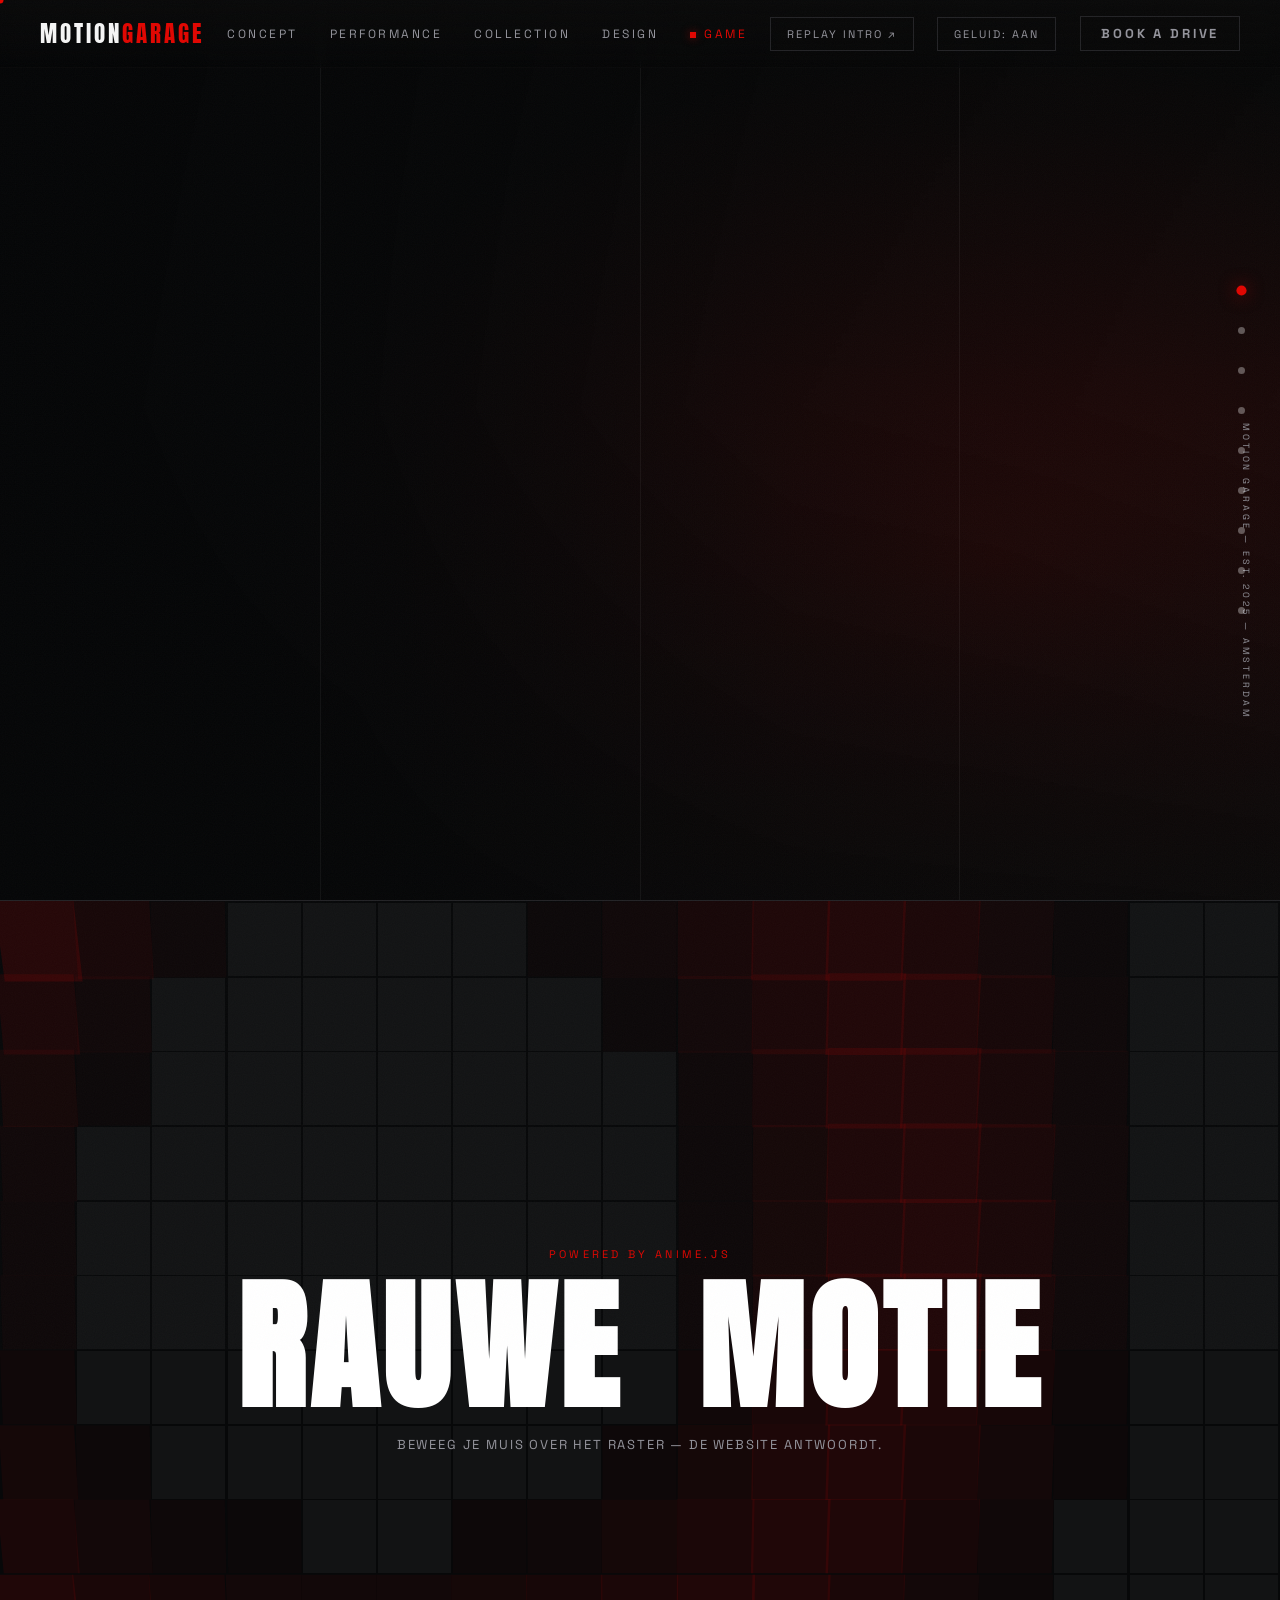
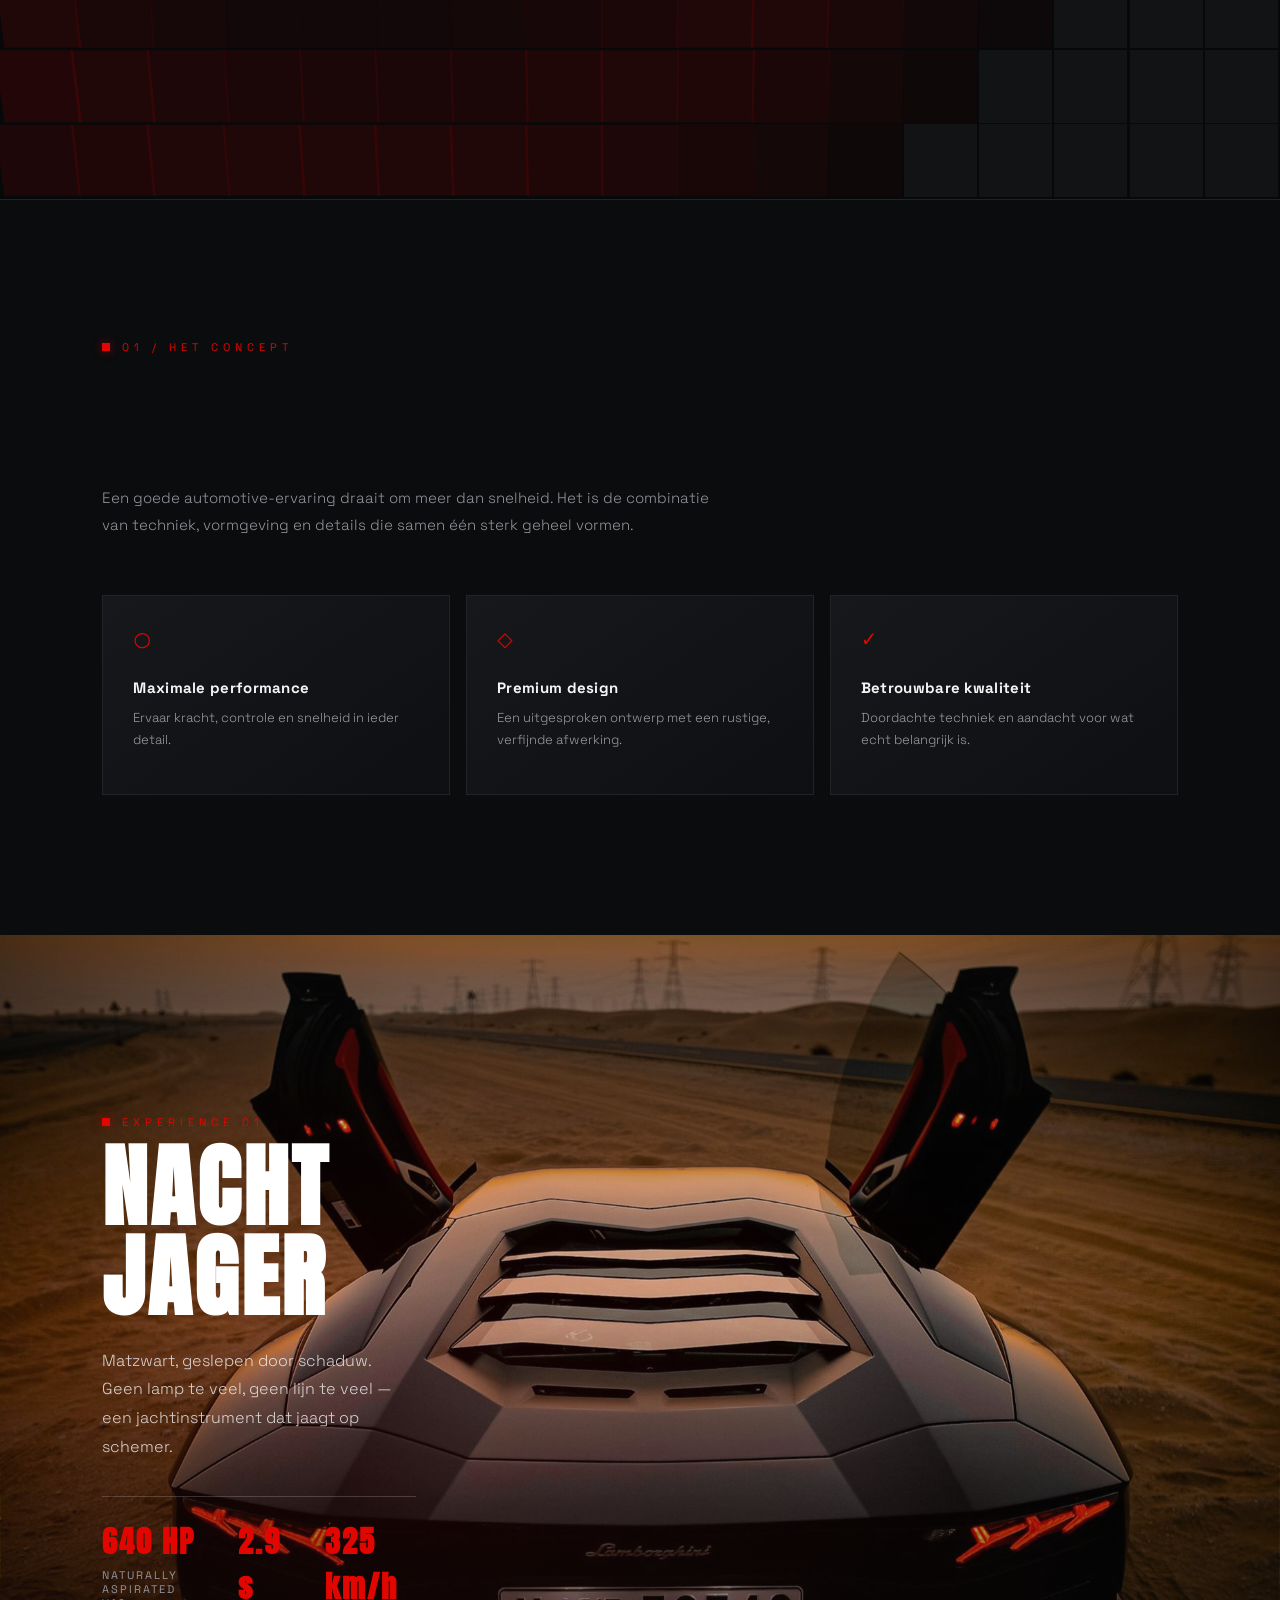
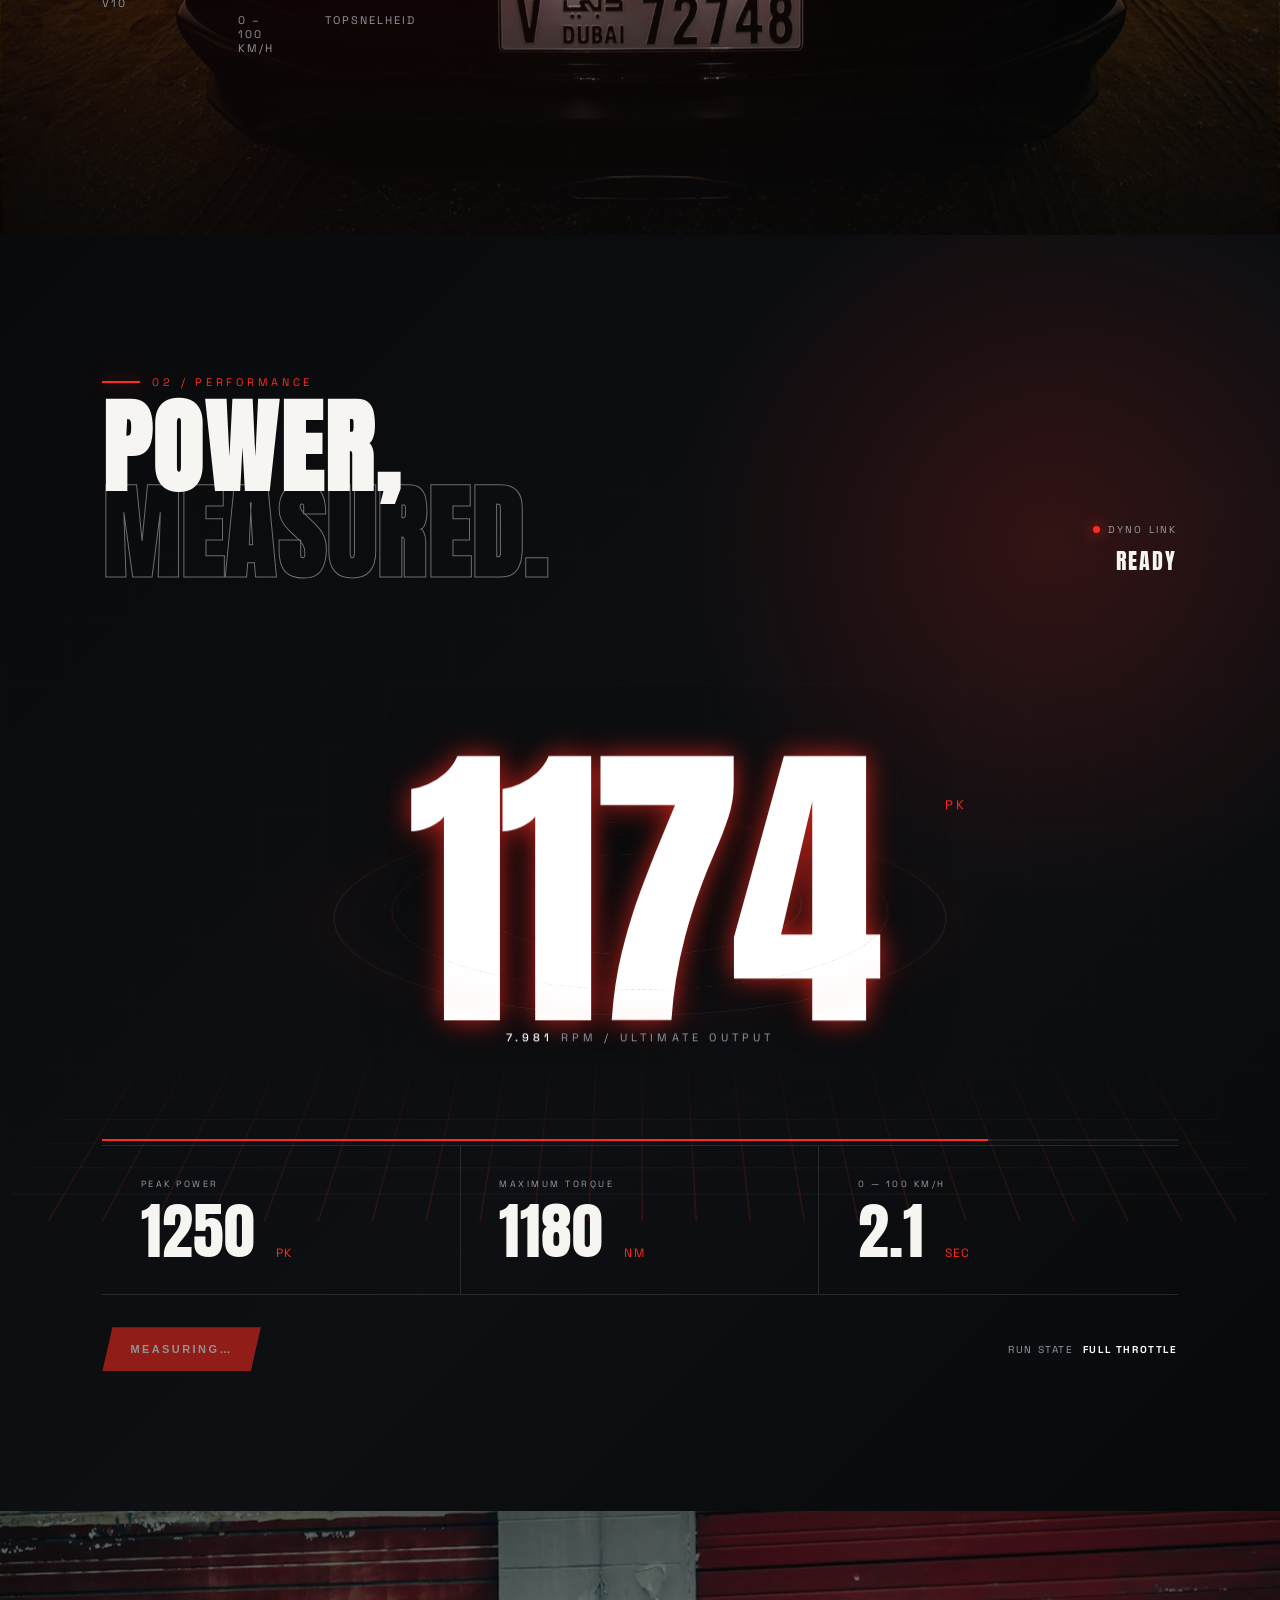
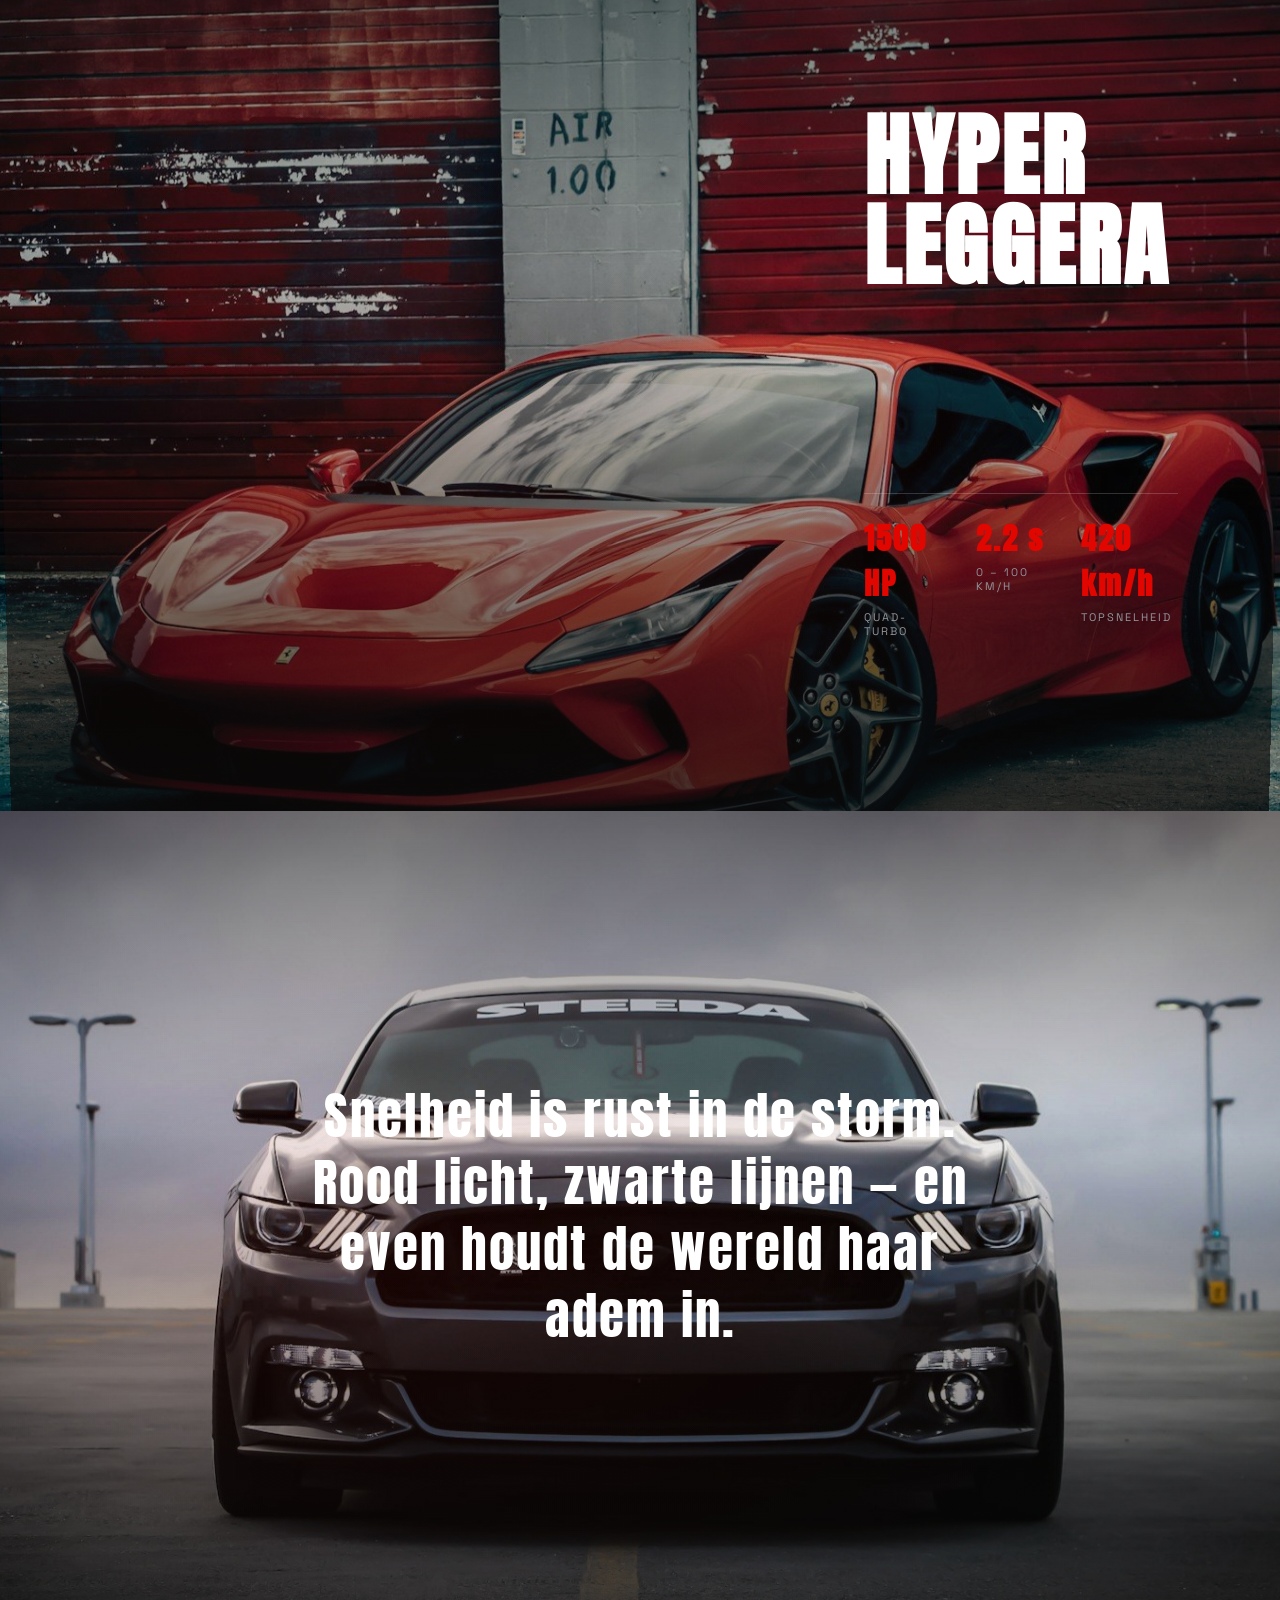
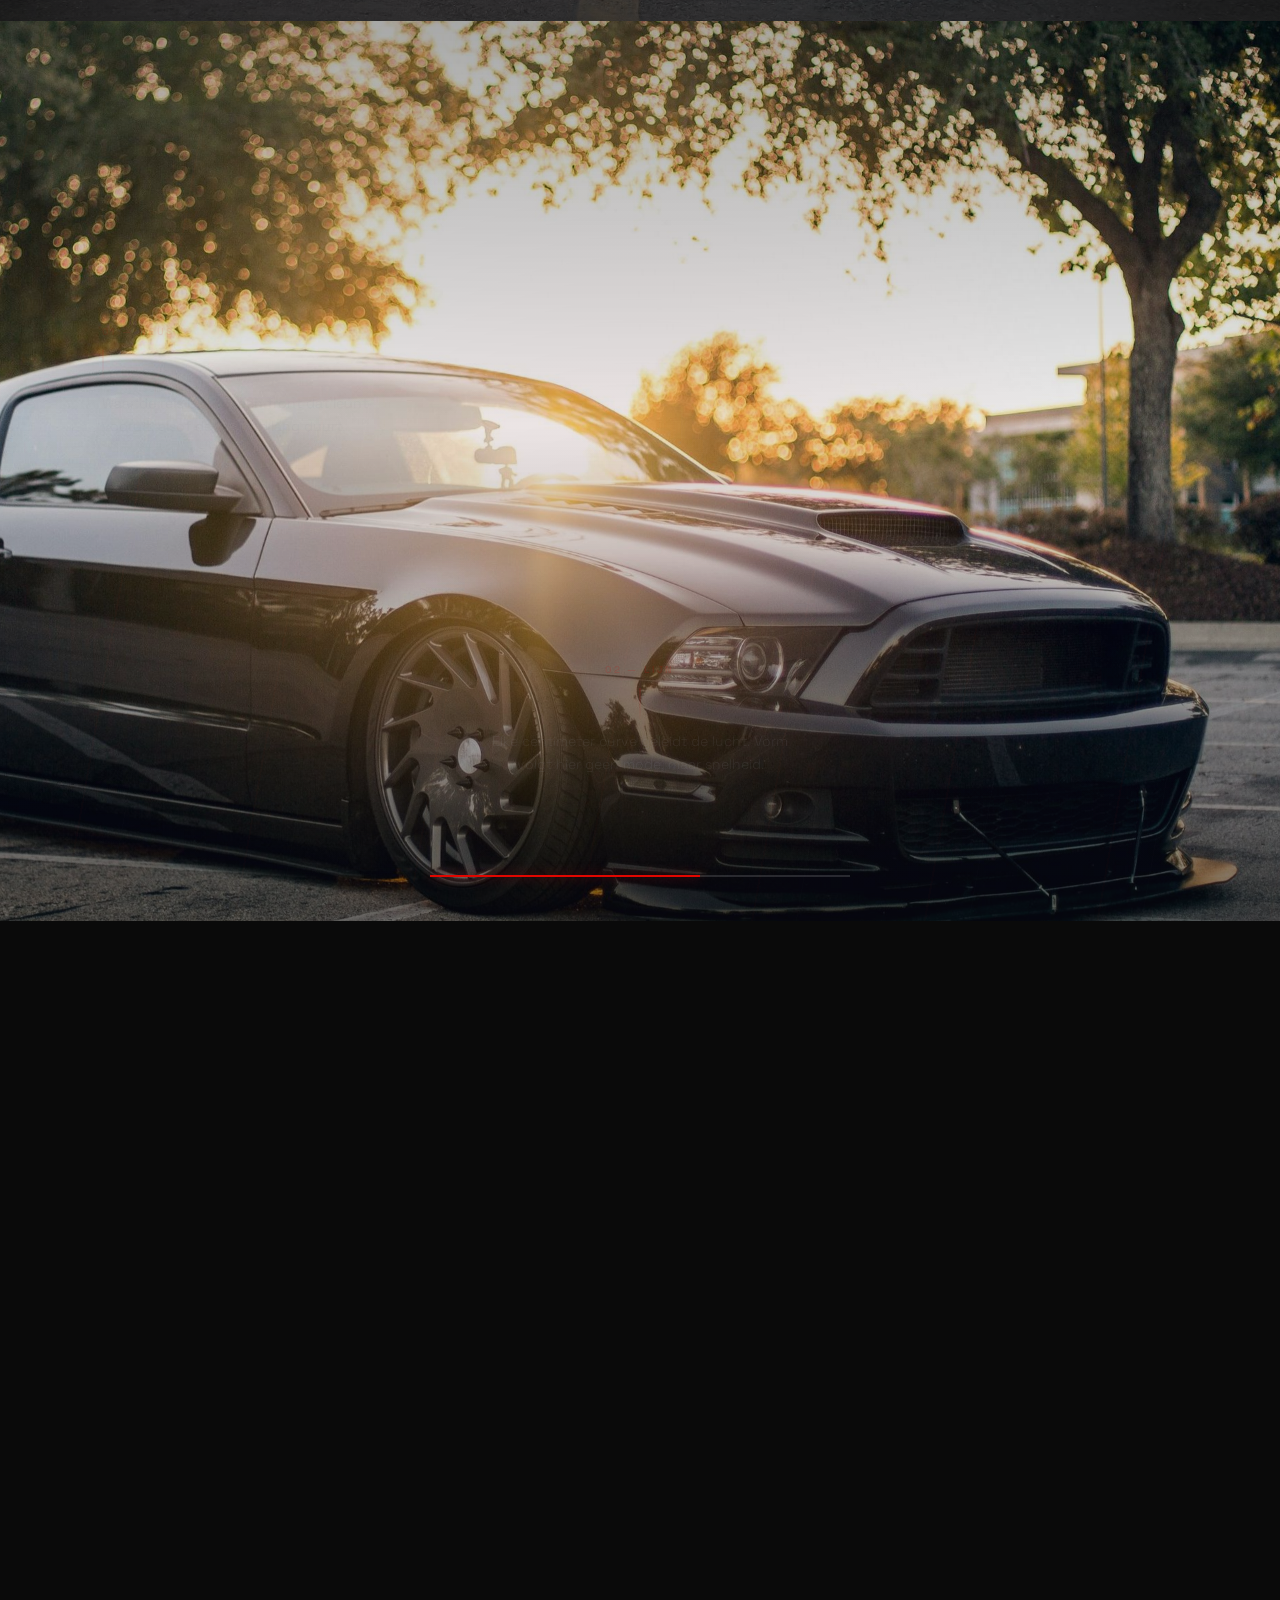
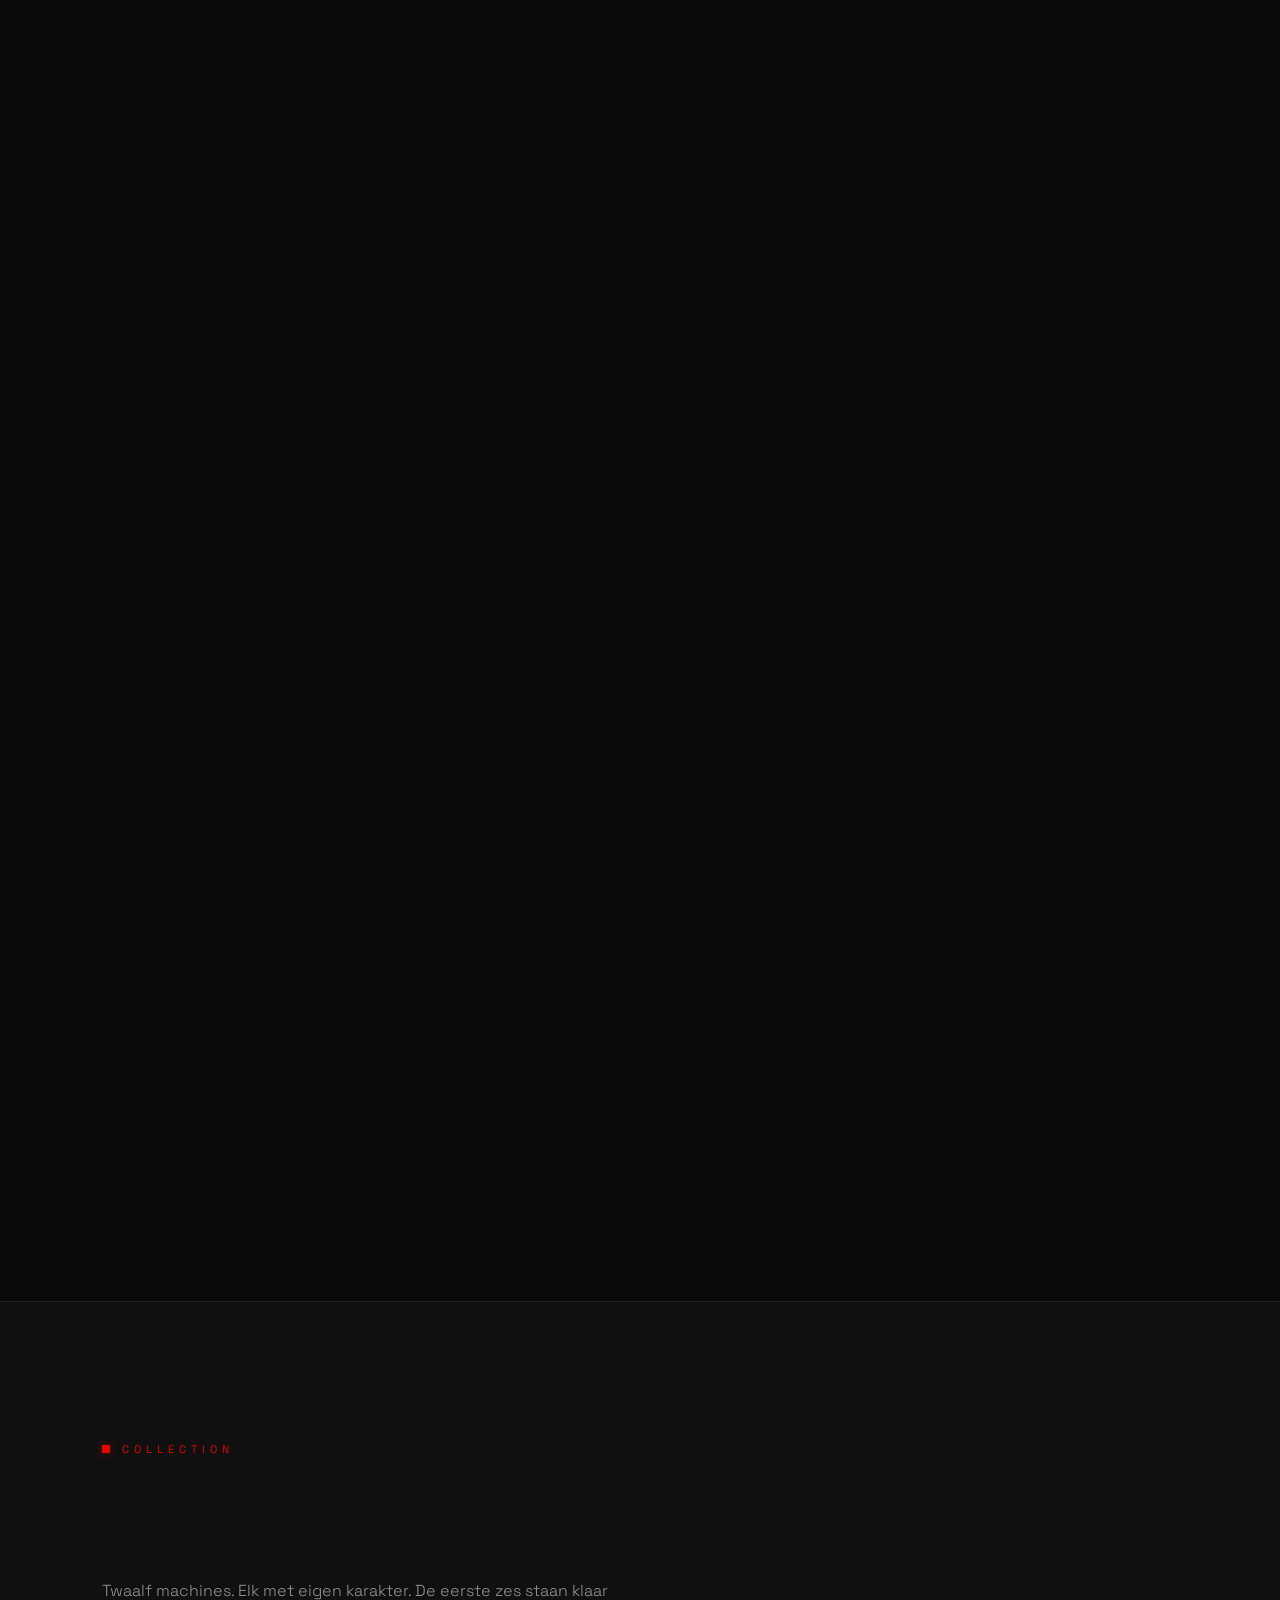
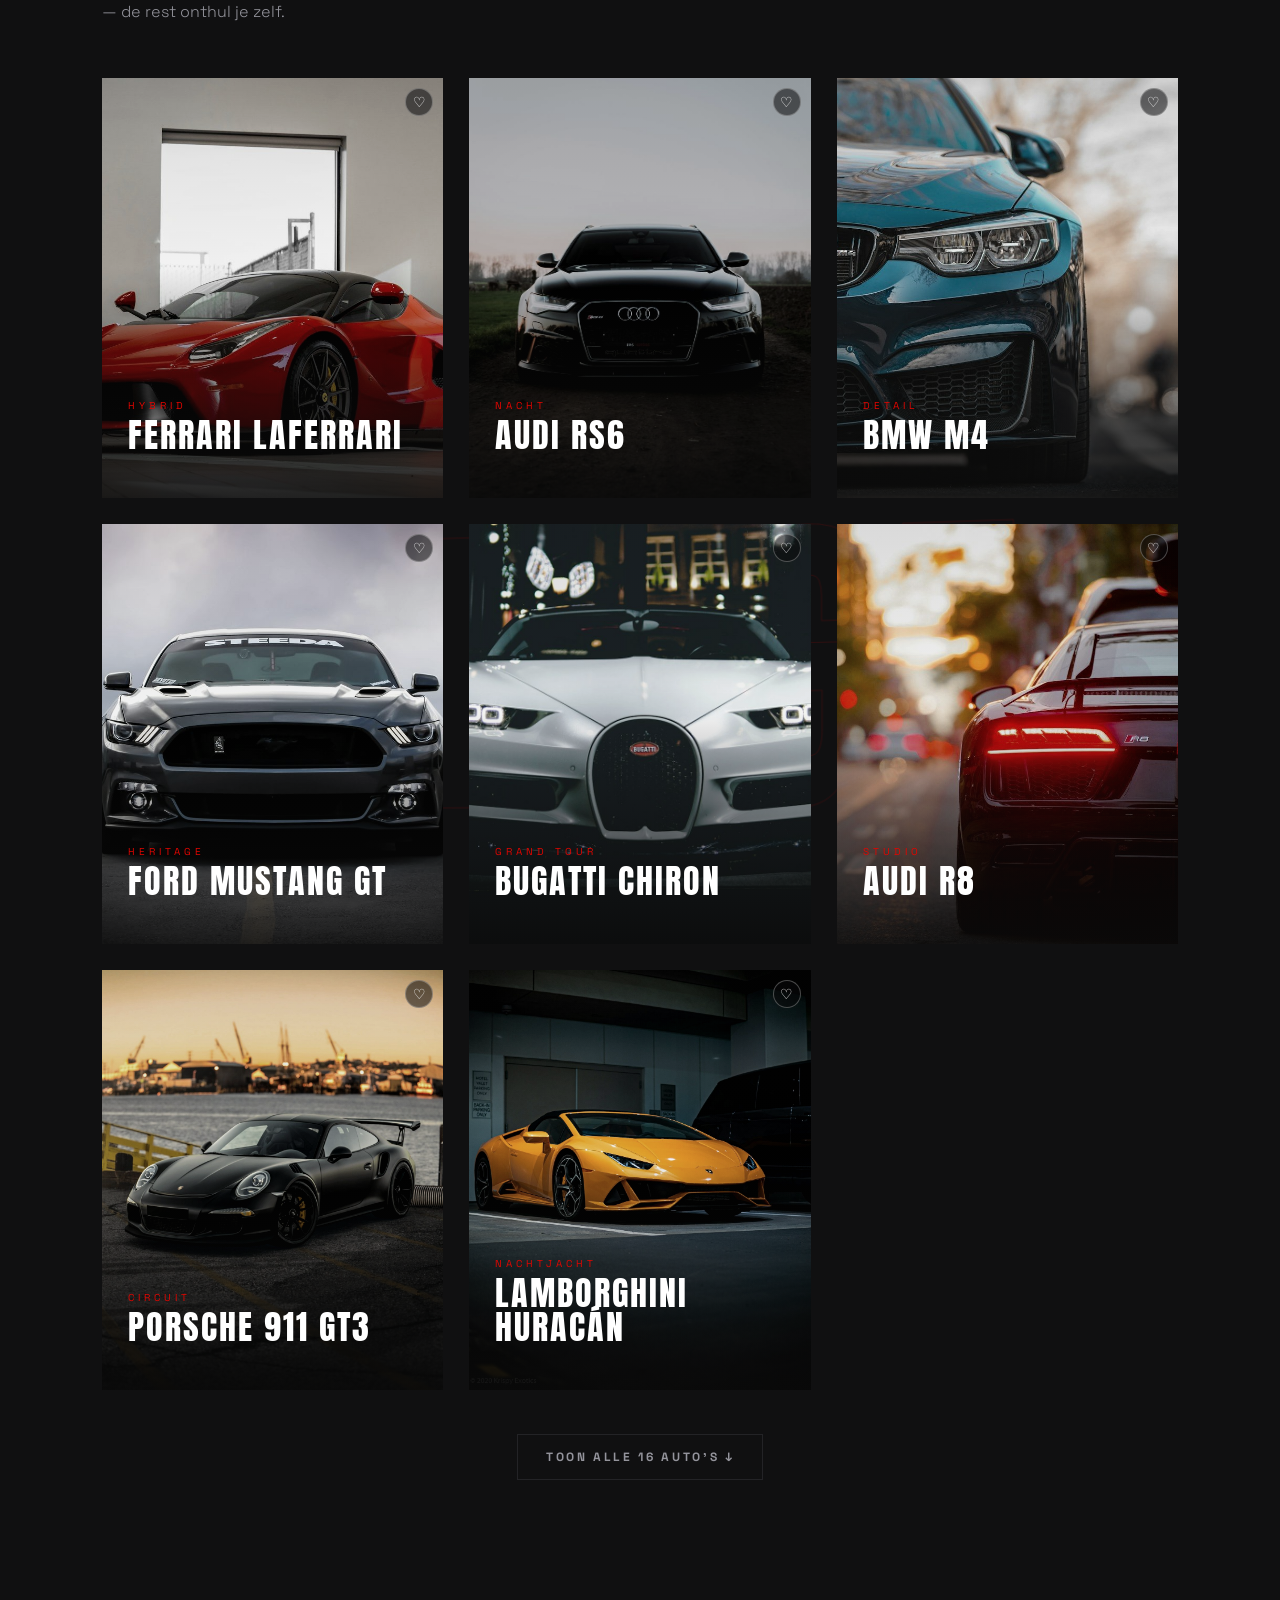
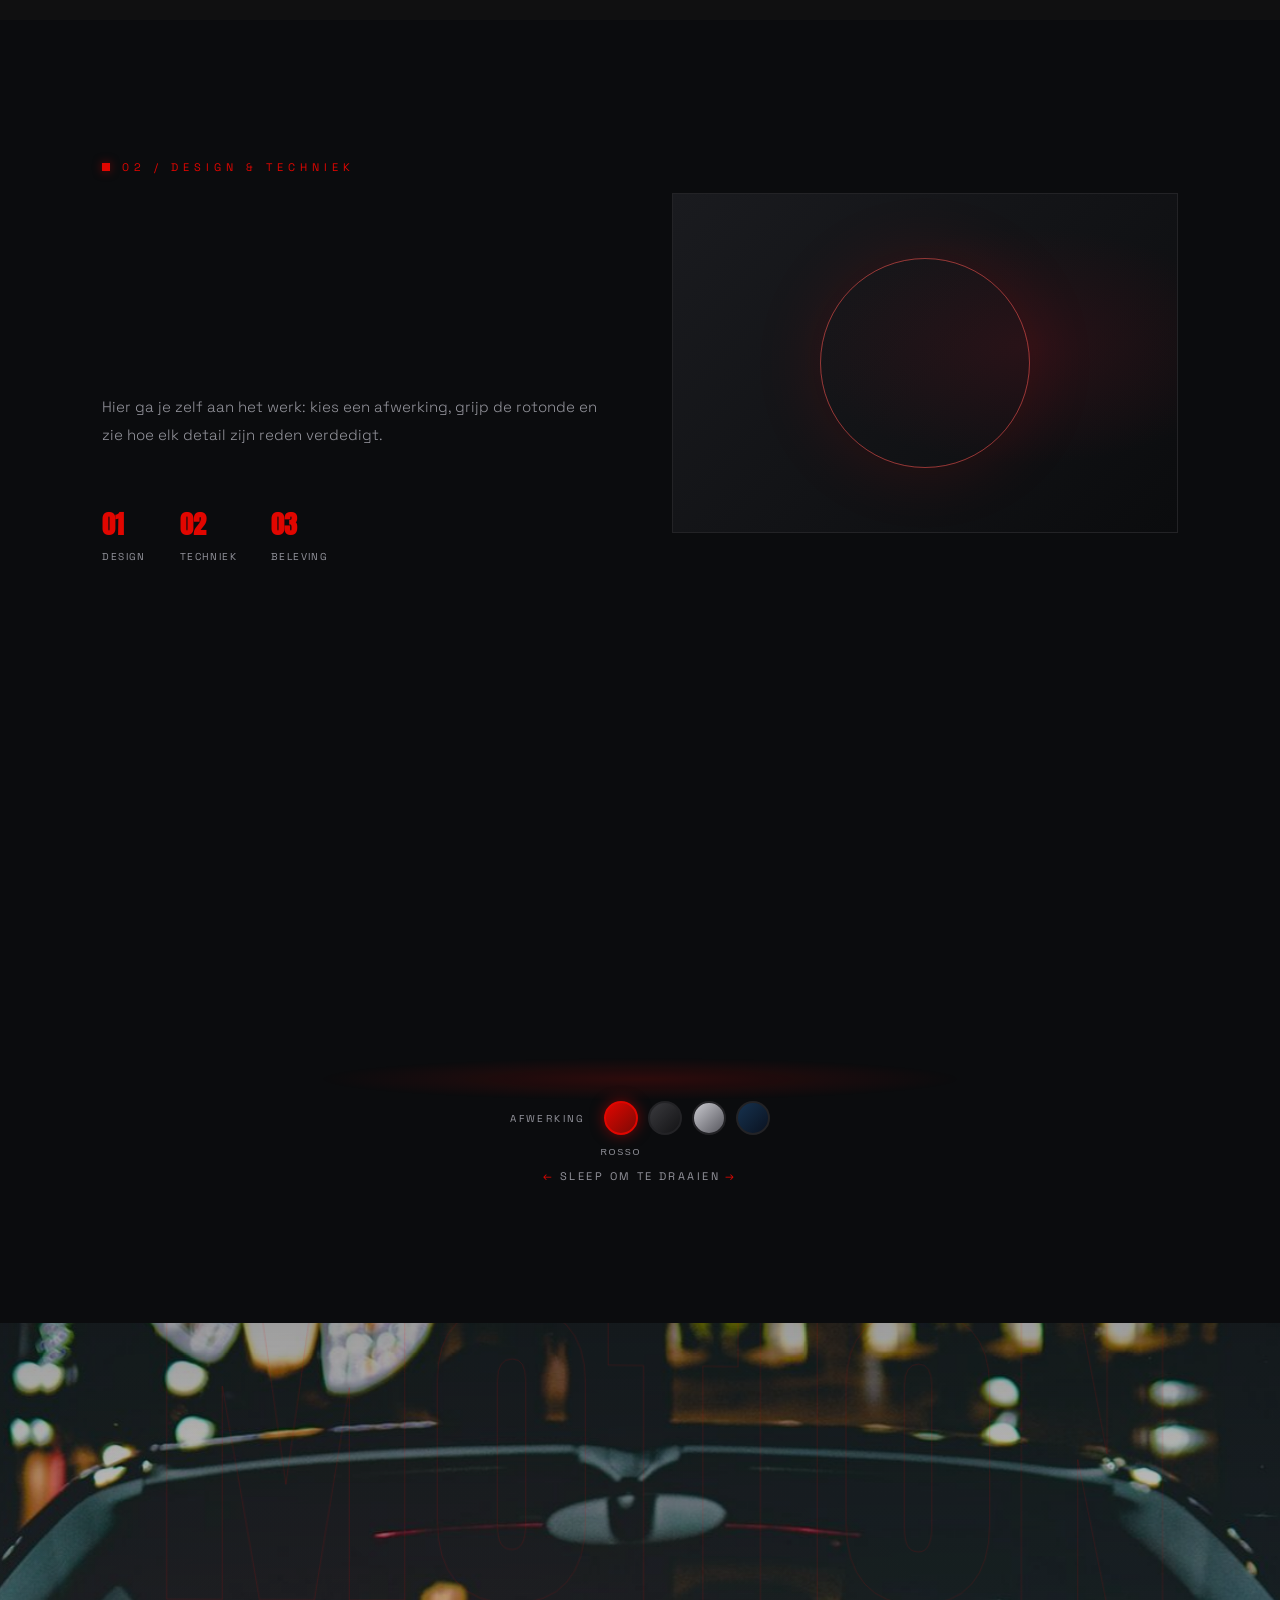
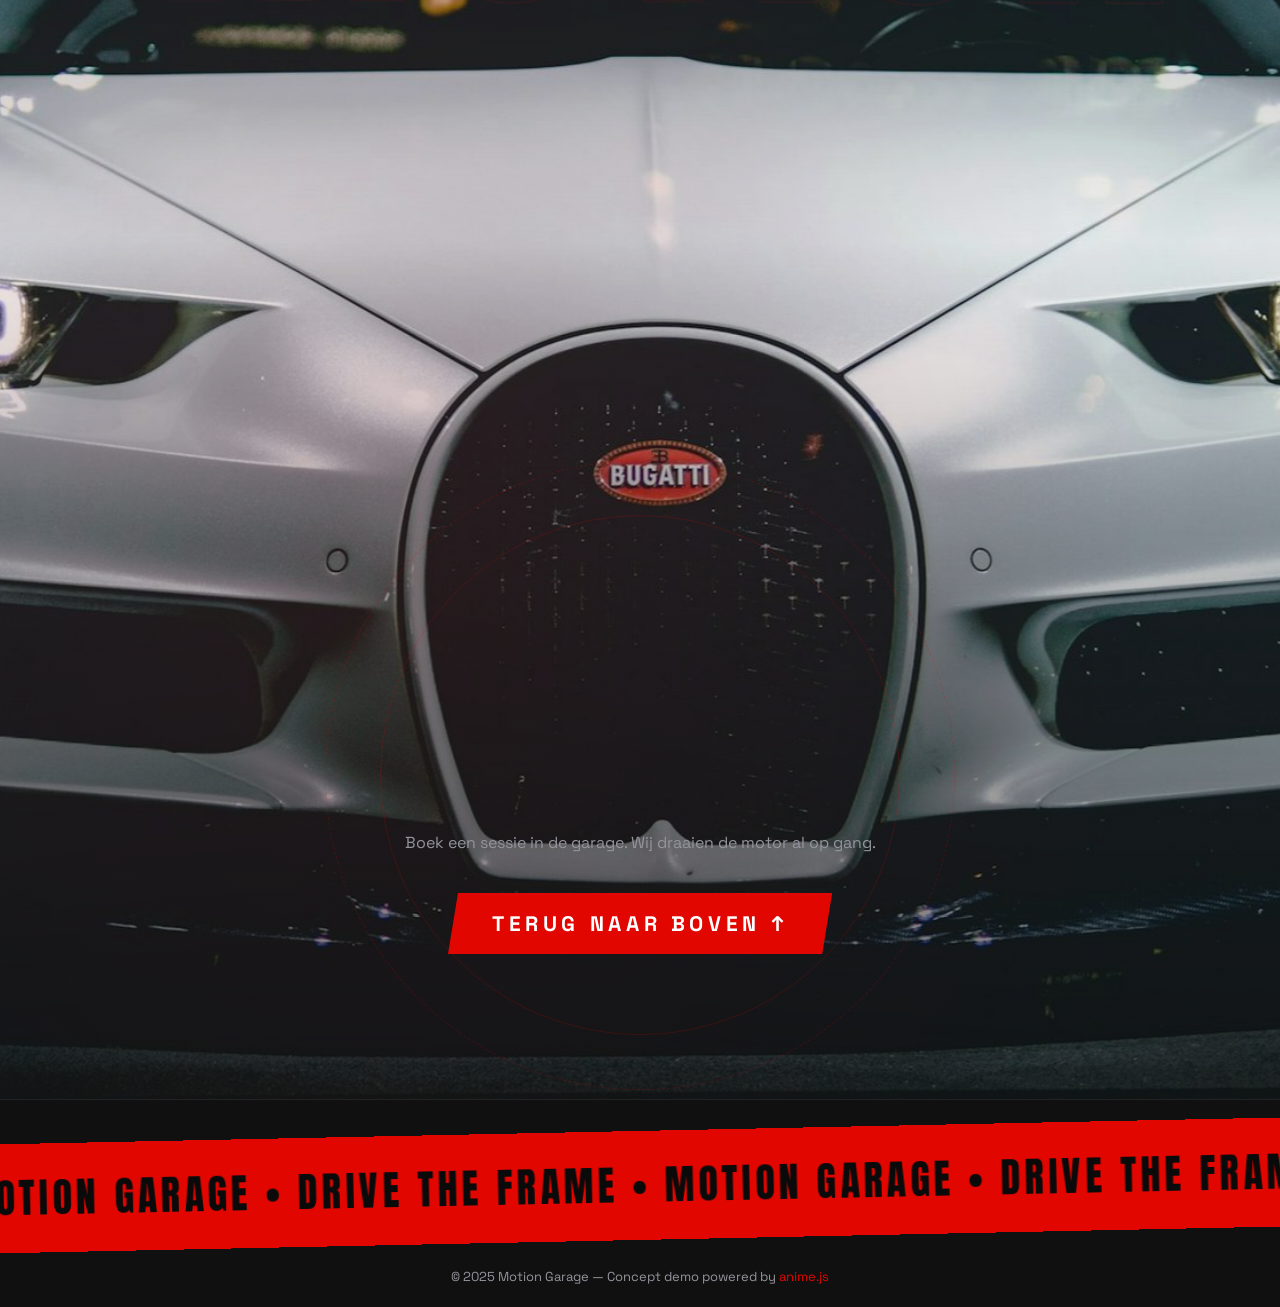
==== commit b9732f81: "v46: MIDNIGHT zwart-scherm-fix - fysica los van tekenen (step/draw), resize+loop-frame try/catch, ve" ====
--- a/index.html
+++ b/index.html
@@ -78,7 +78,7 @@
   <link rel="preconnect" href="https://fonts.googleapis.com" />
   <link rel="preconnect" href="https://fonts.gstatic.com" crossorigin />
   <link href="https://fonts.googleapis.com/css2?family=Anton&family=Space+Grotesk:wght@300;400;500;700&display=swap" rel="stylesheet" />
-  <link rel="stylesheet" href="css/style.css?v=45" />
+  <link rel="stylesheet" href="css/style.css?v=46" />
   <link rel="stylesheet" href="css/arcade-enhanced.css?v=27" />
 </head>
 <body>
@@ -408,7 +408,7 @@
   </footer>
 
   <script src="https://cdn.jsdelivr.net/npm/animejs@3.2.2/lib/anime.min.js"></script>
-  <script src="js/main.js?v=45"></script>
+  <script src="js/main.js?v=46"></script>
   <script src="js/launch-car.js?v=1"></script>
   <script src="js/performance-wow.js?v=26"></script>
 </body>
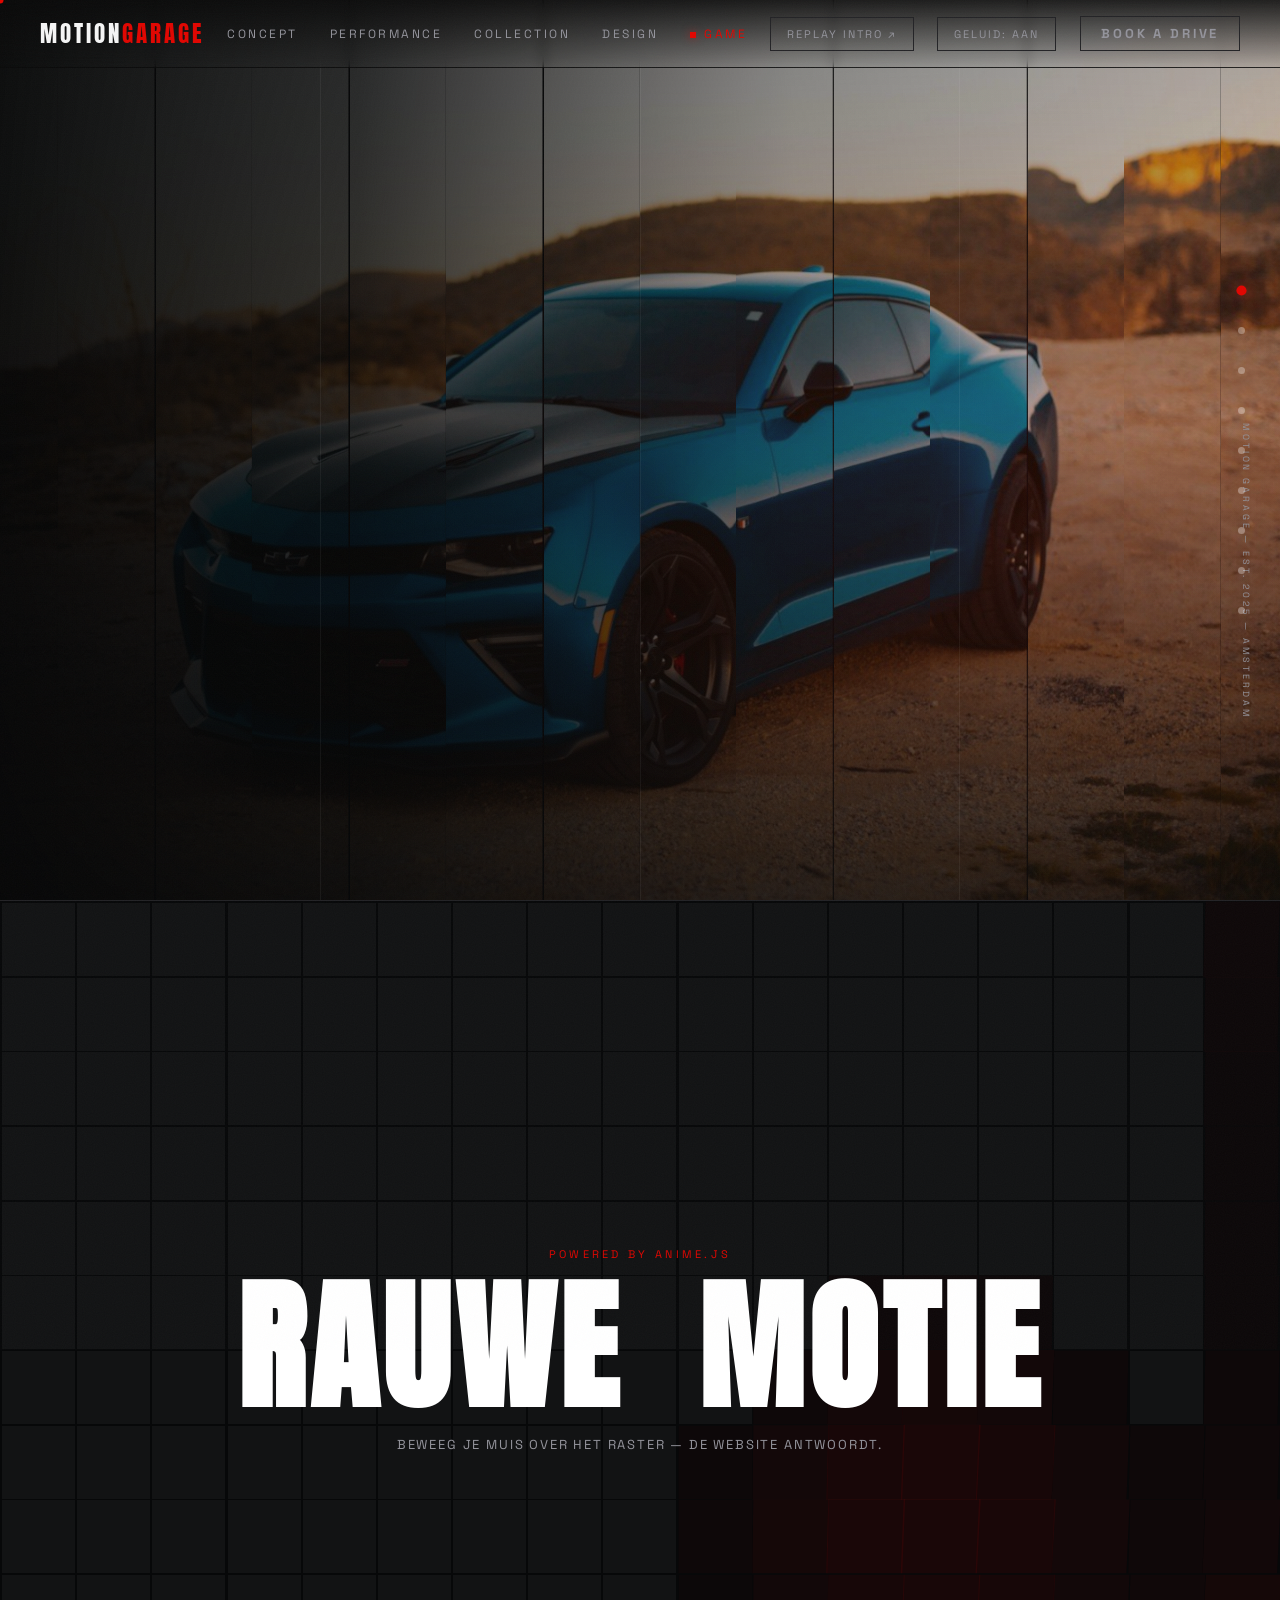
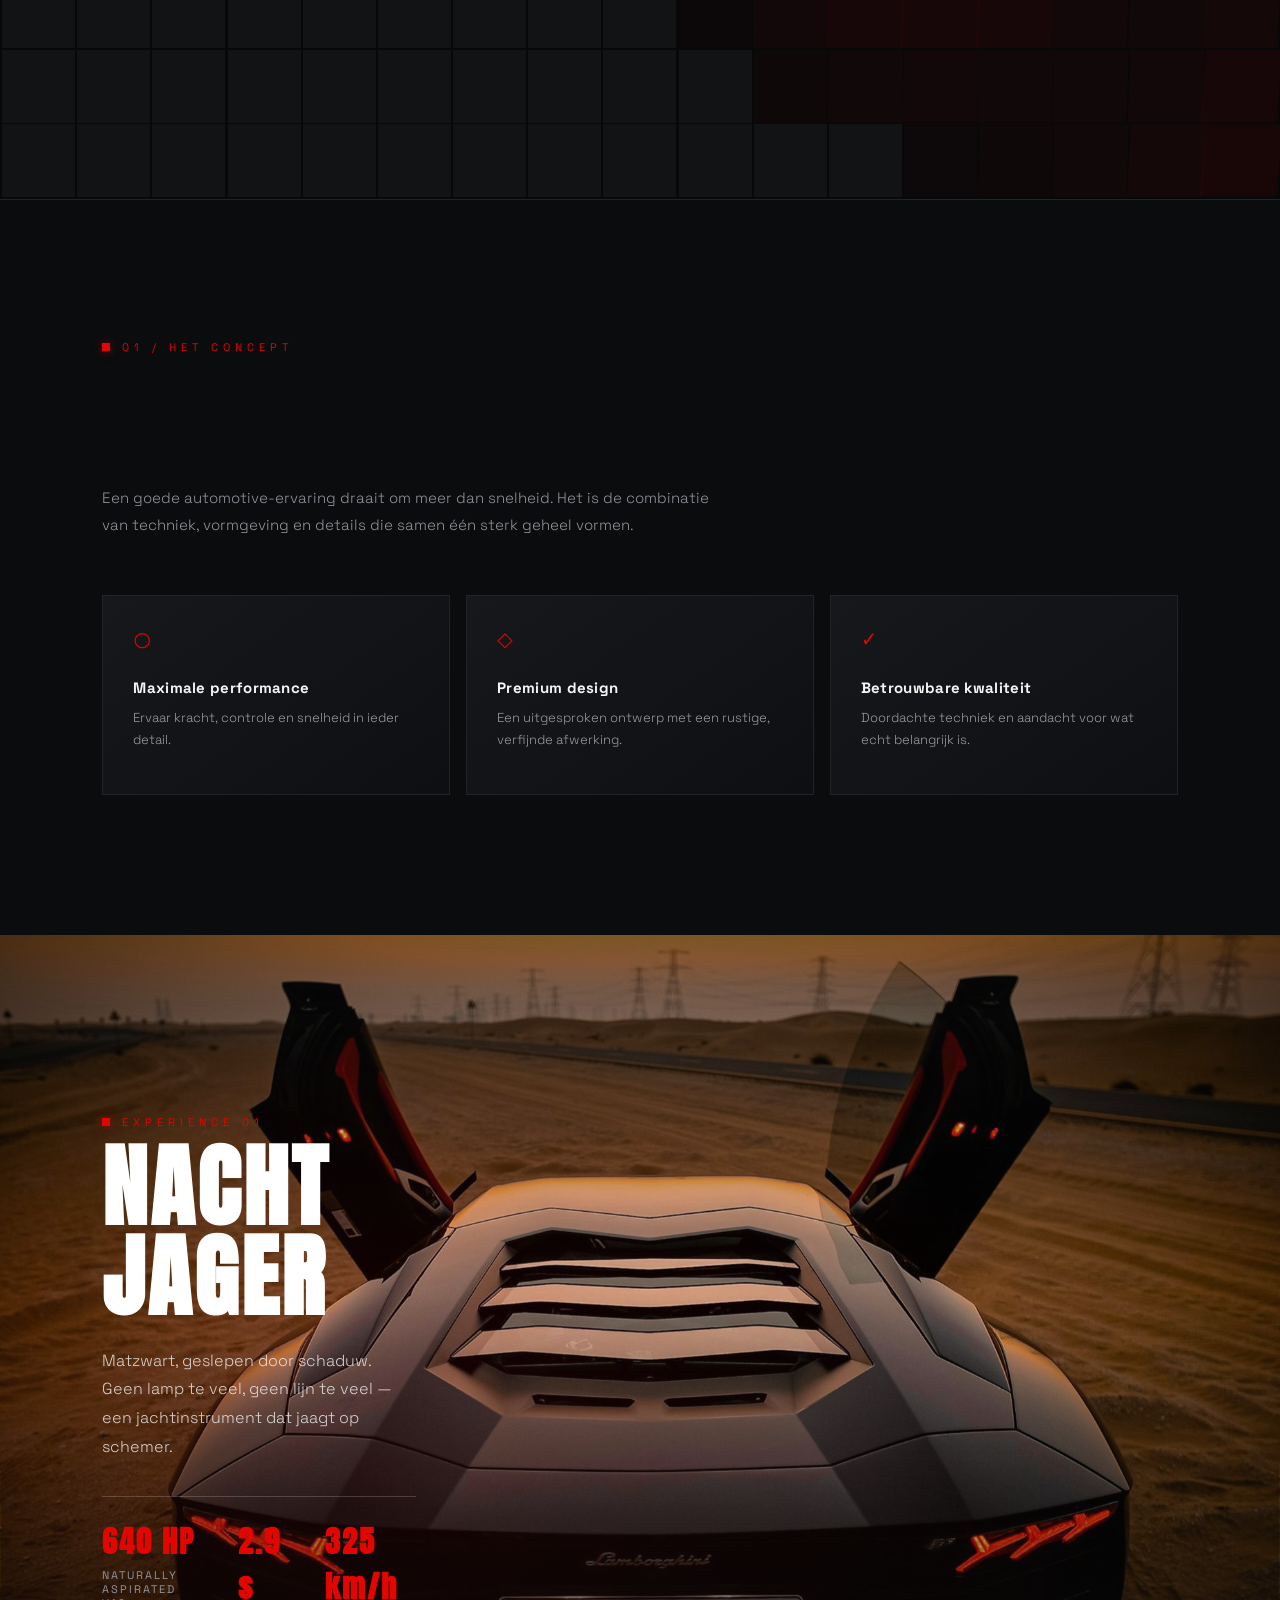
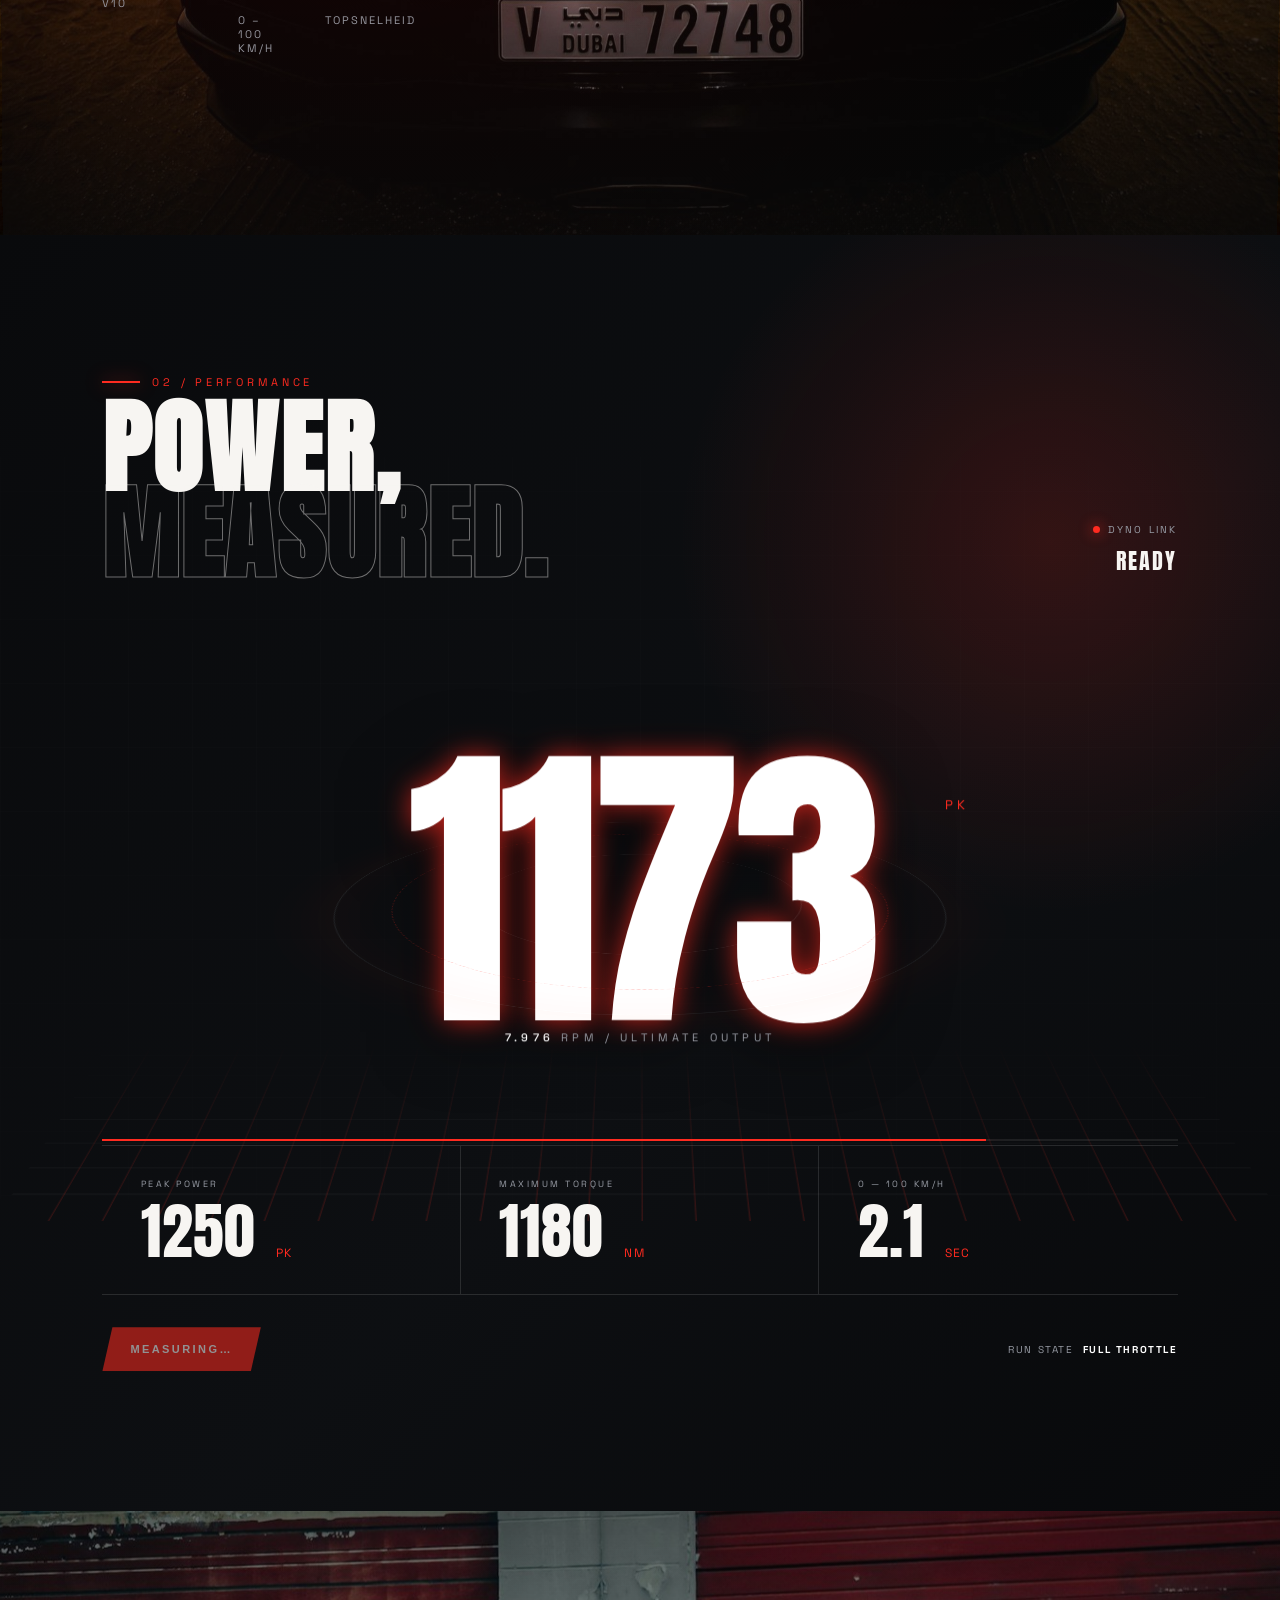
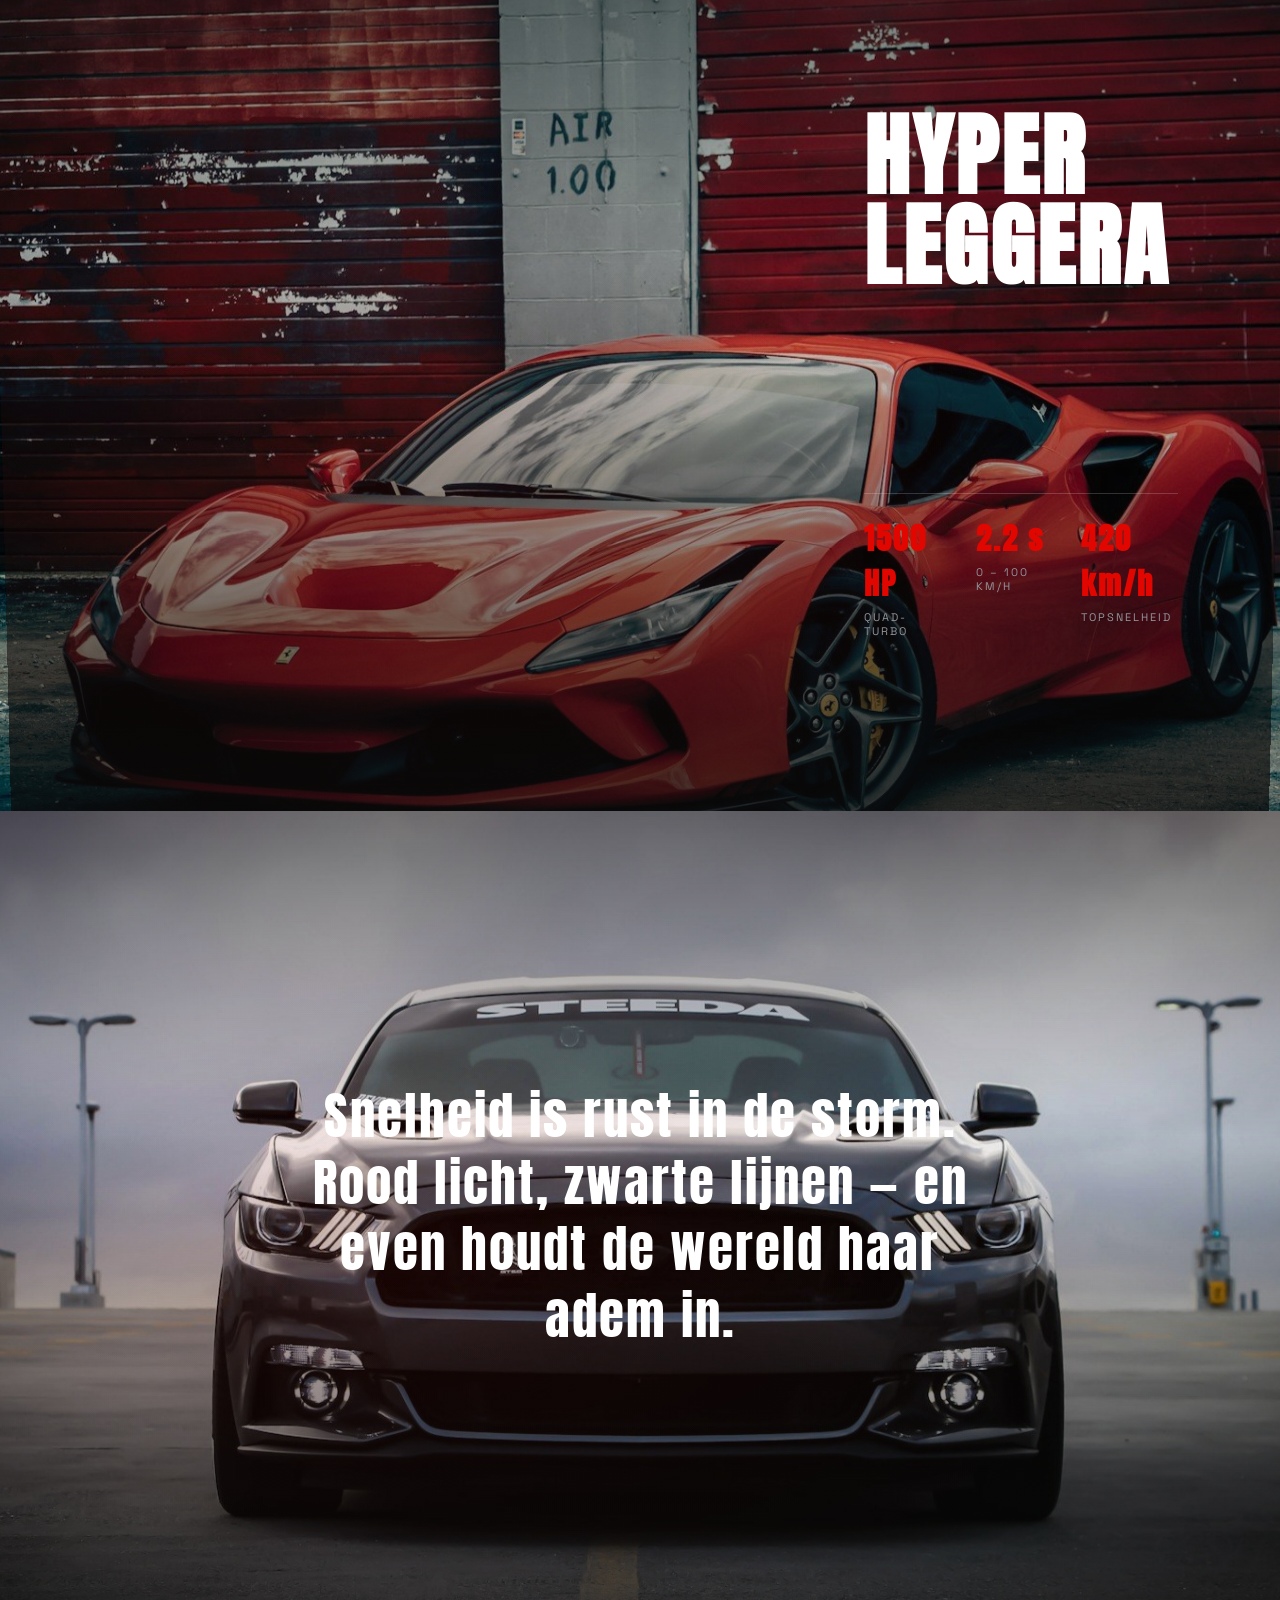
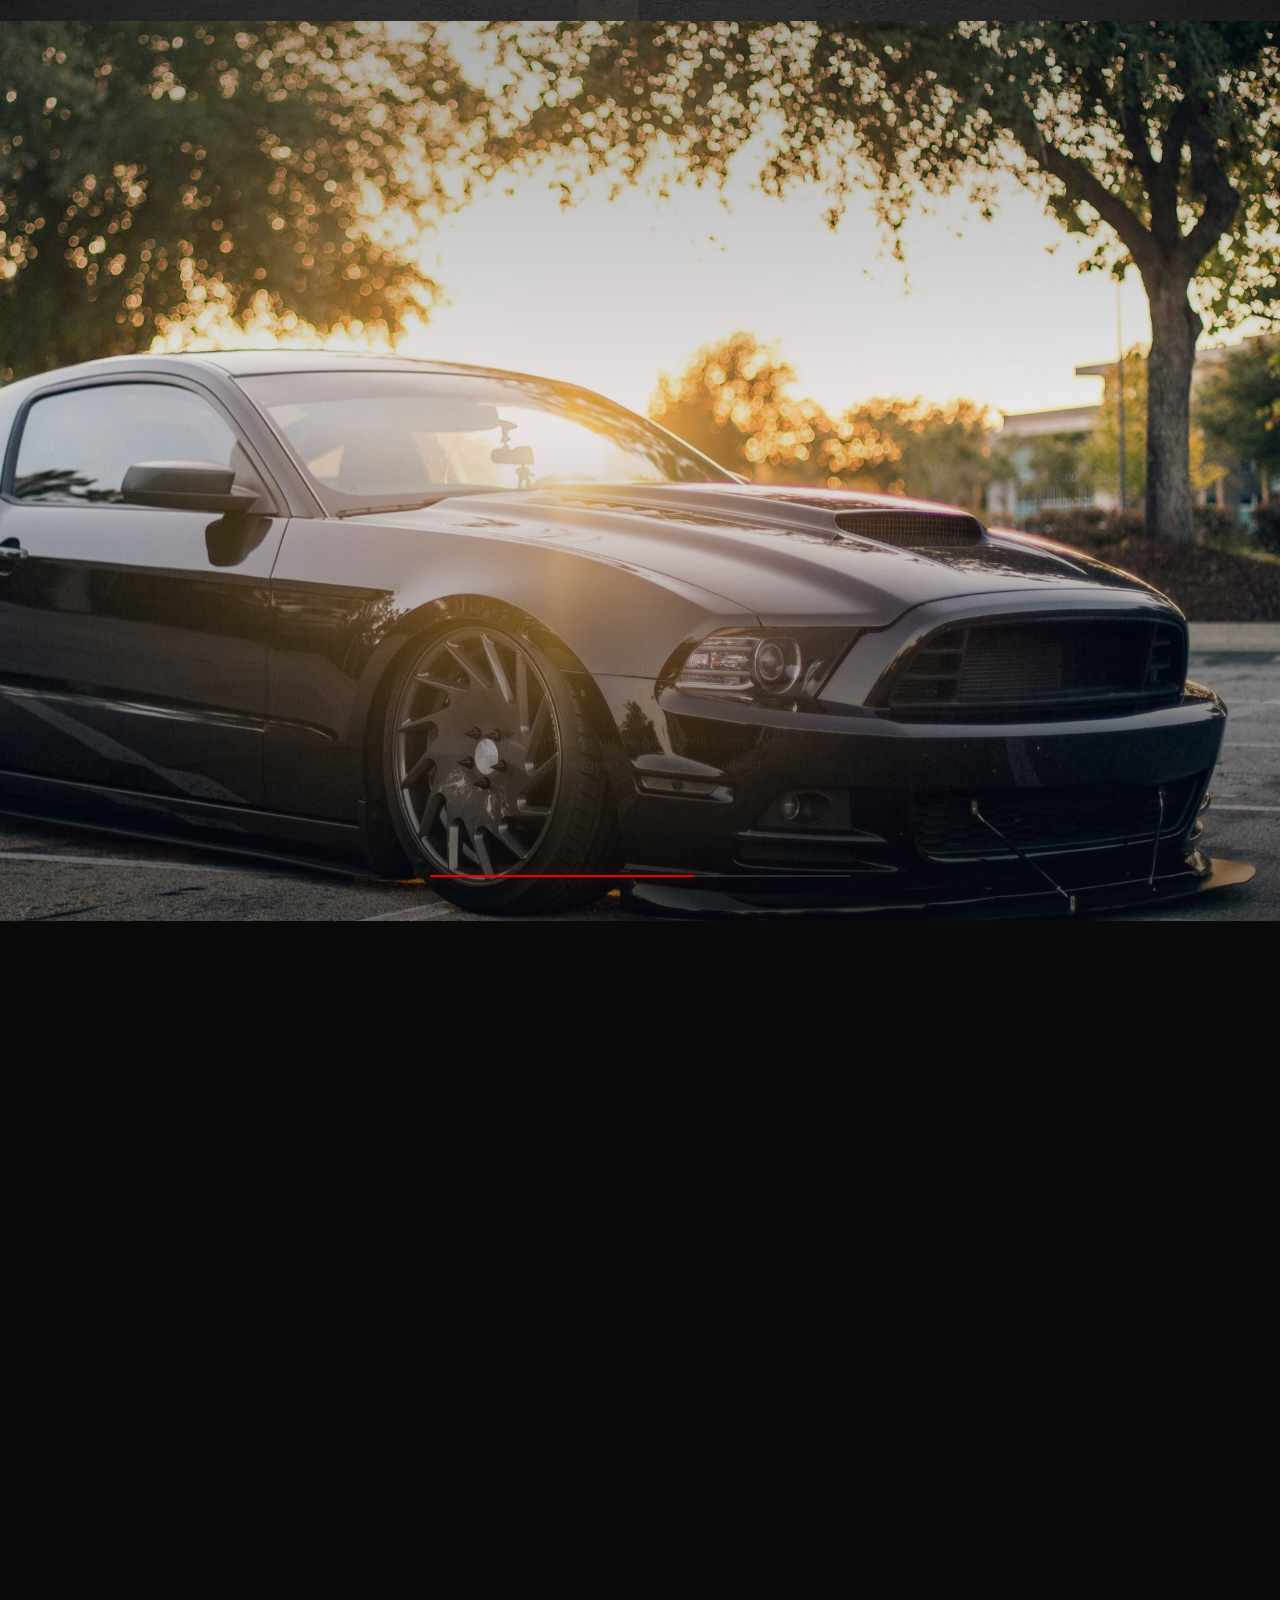
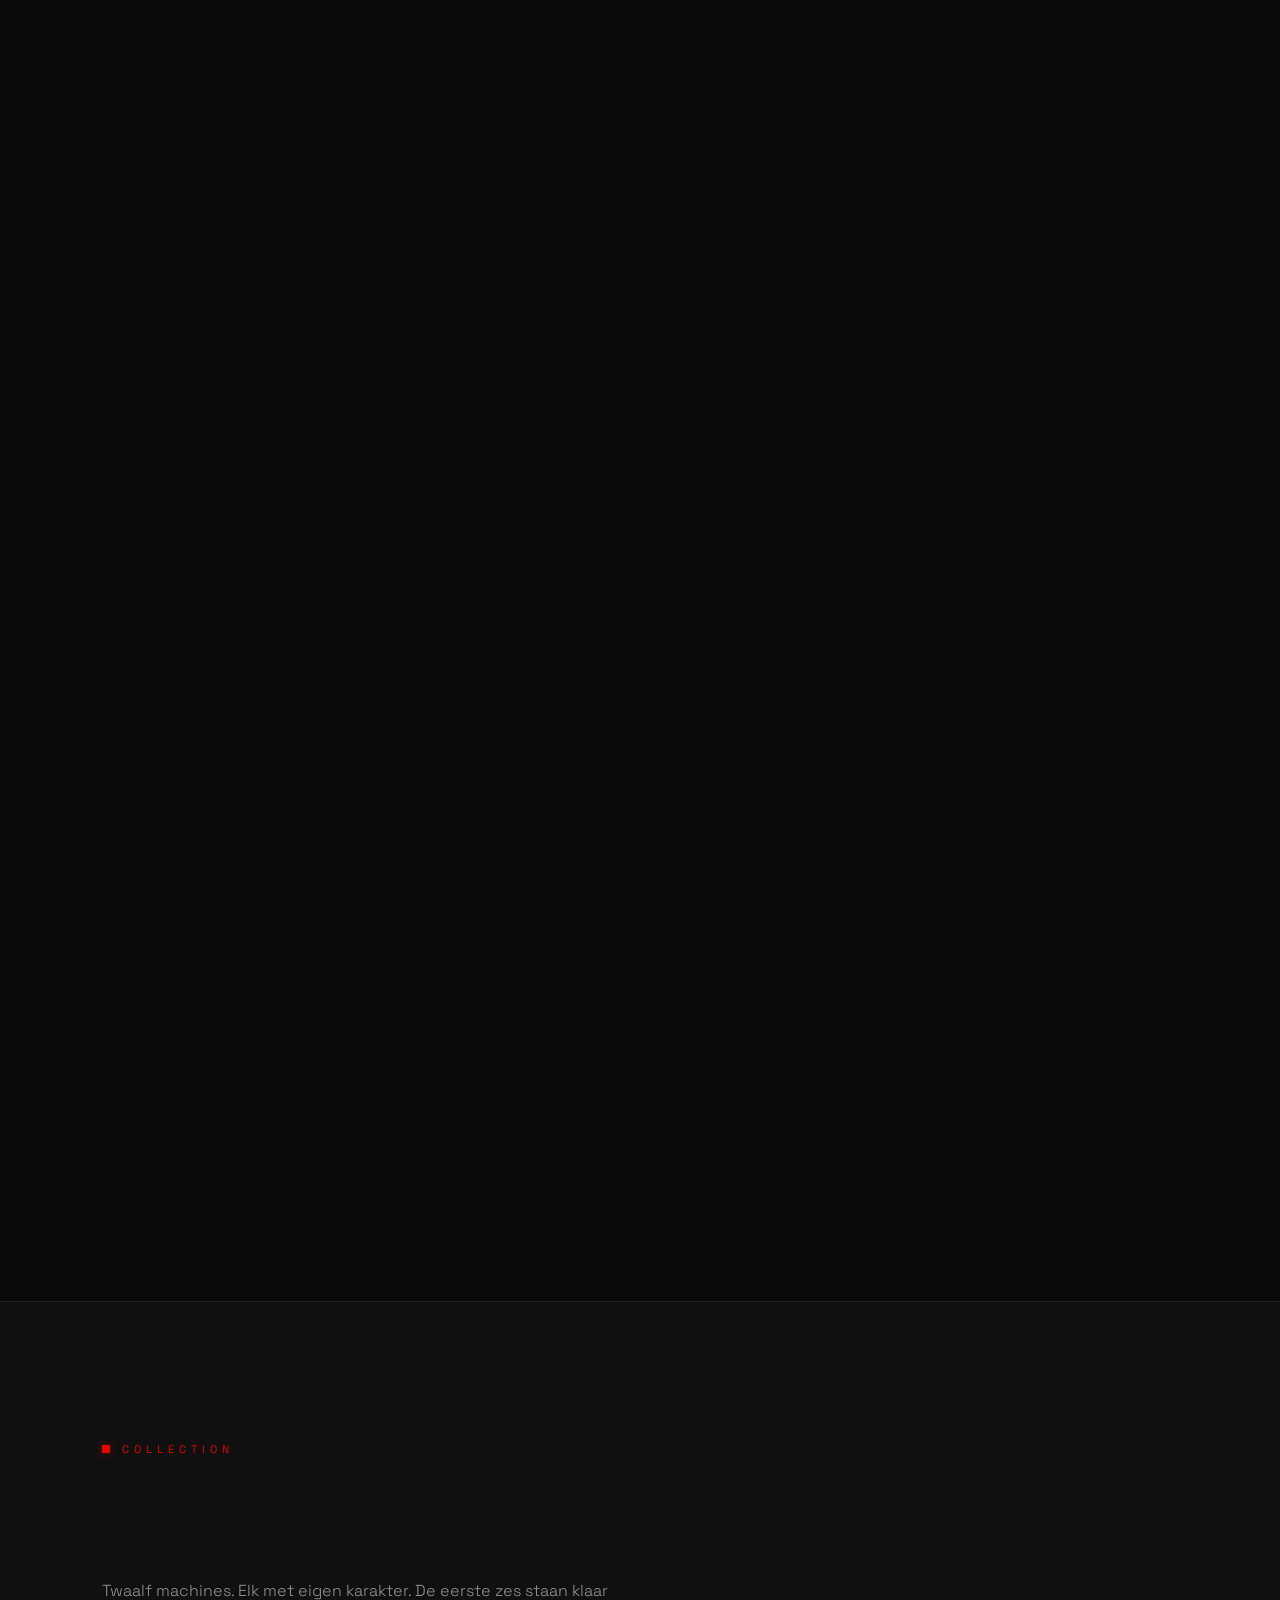
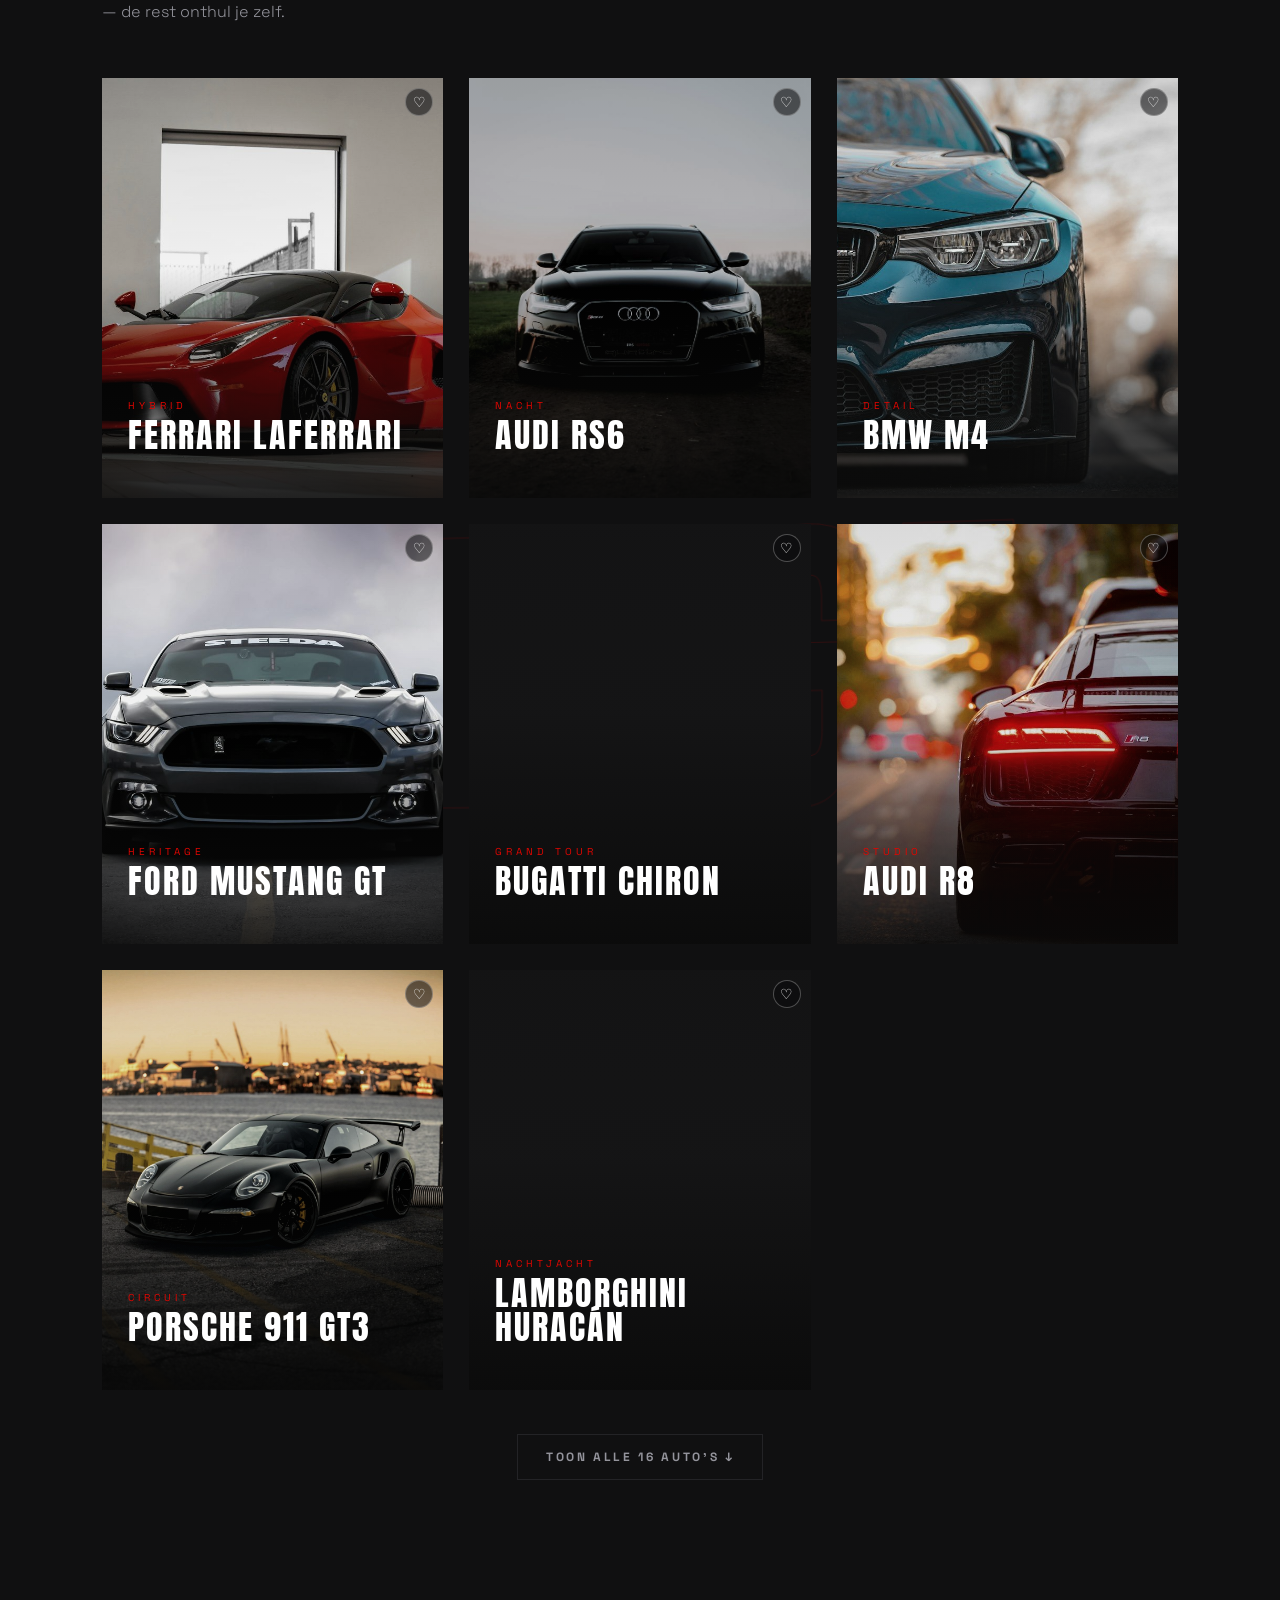
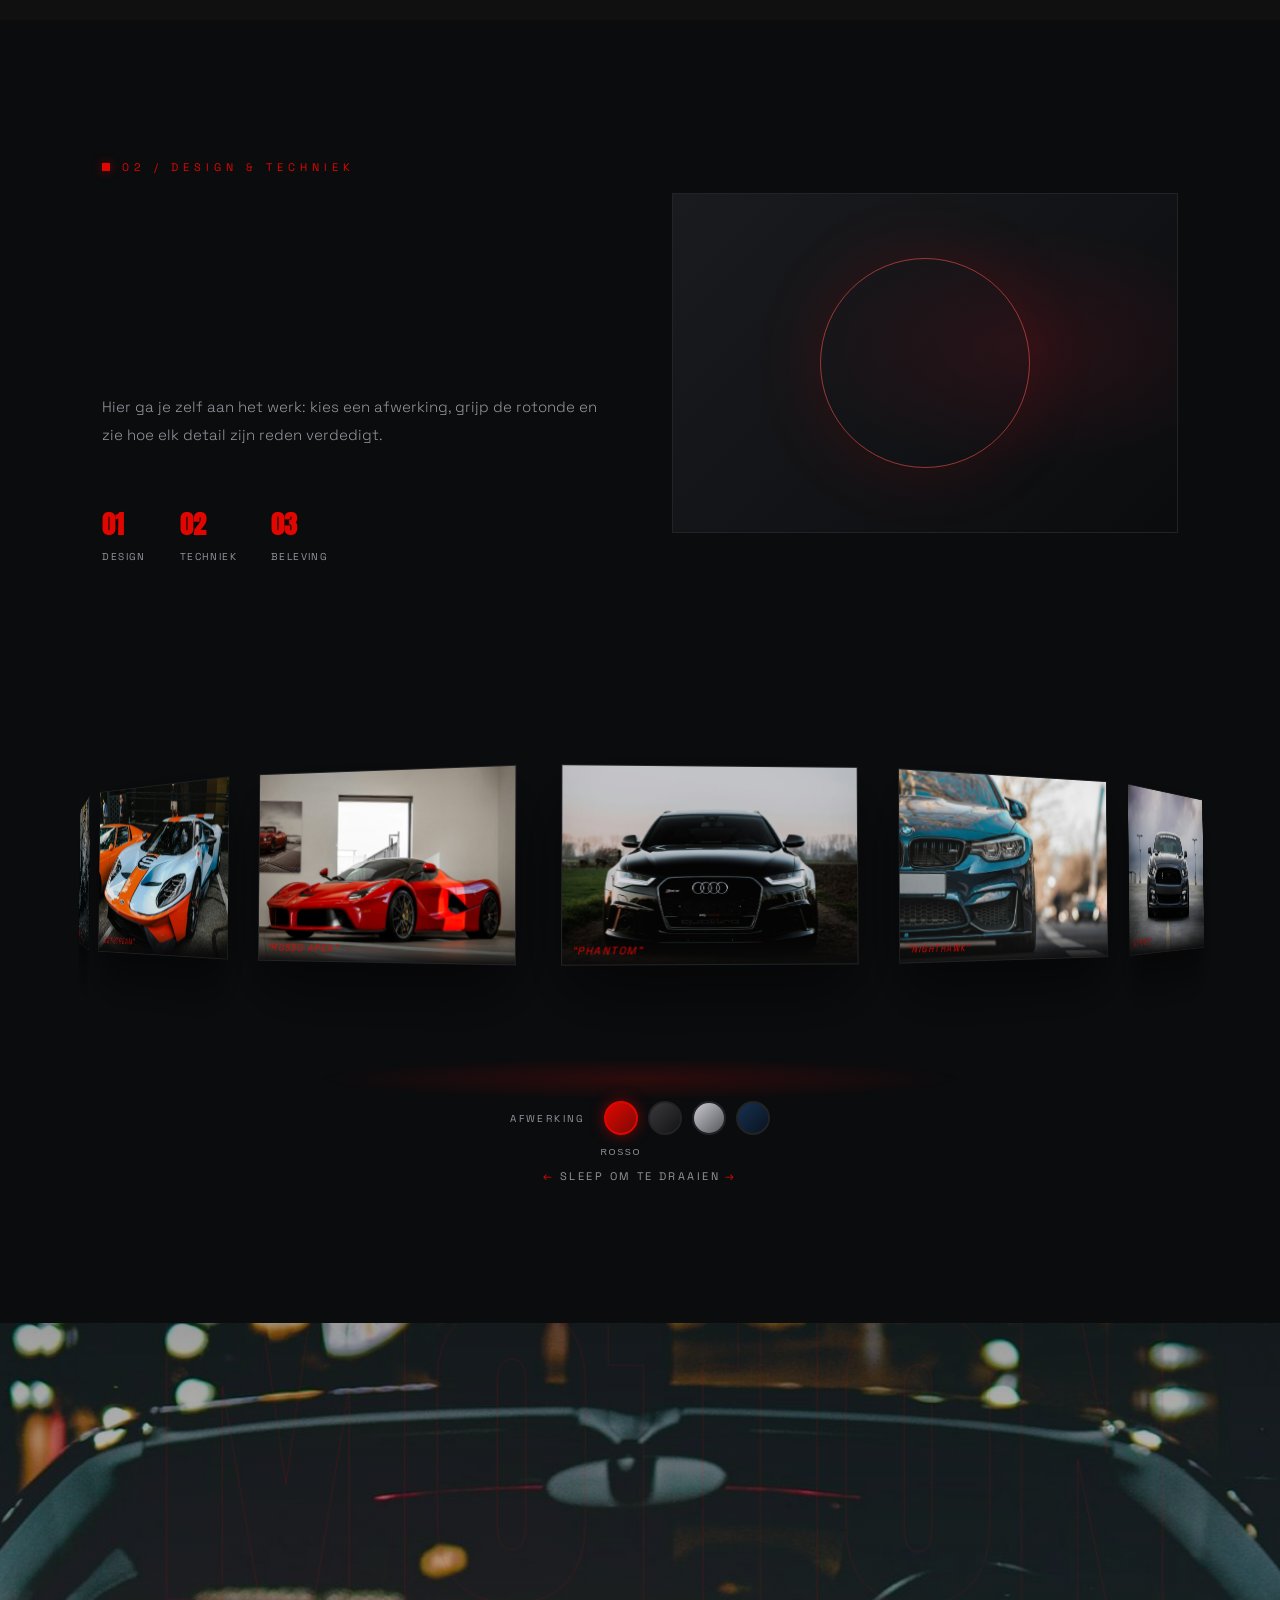
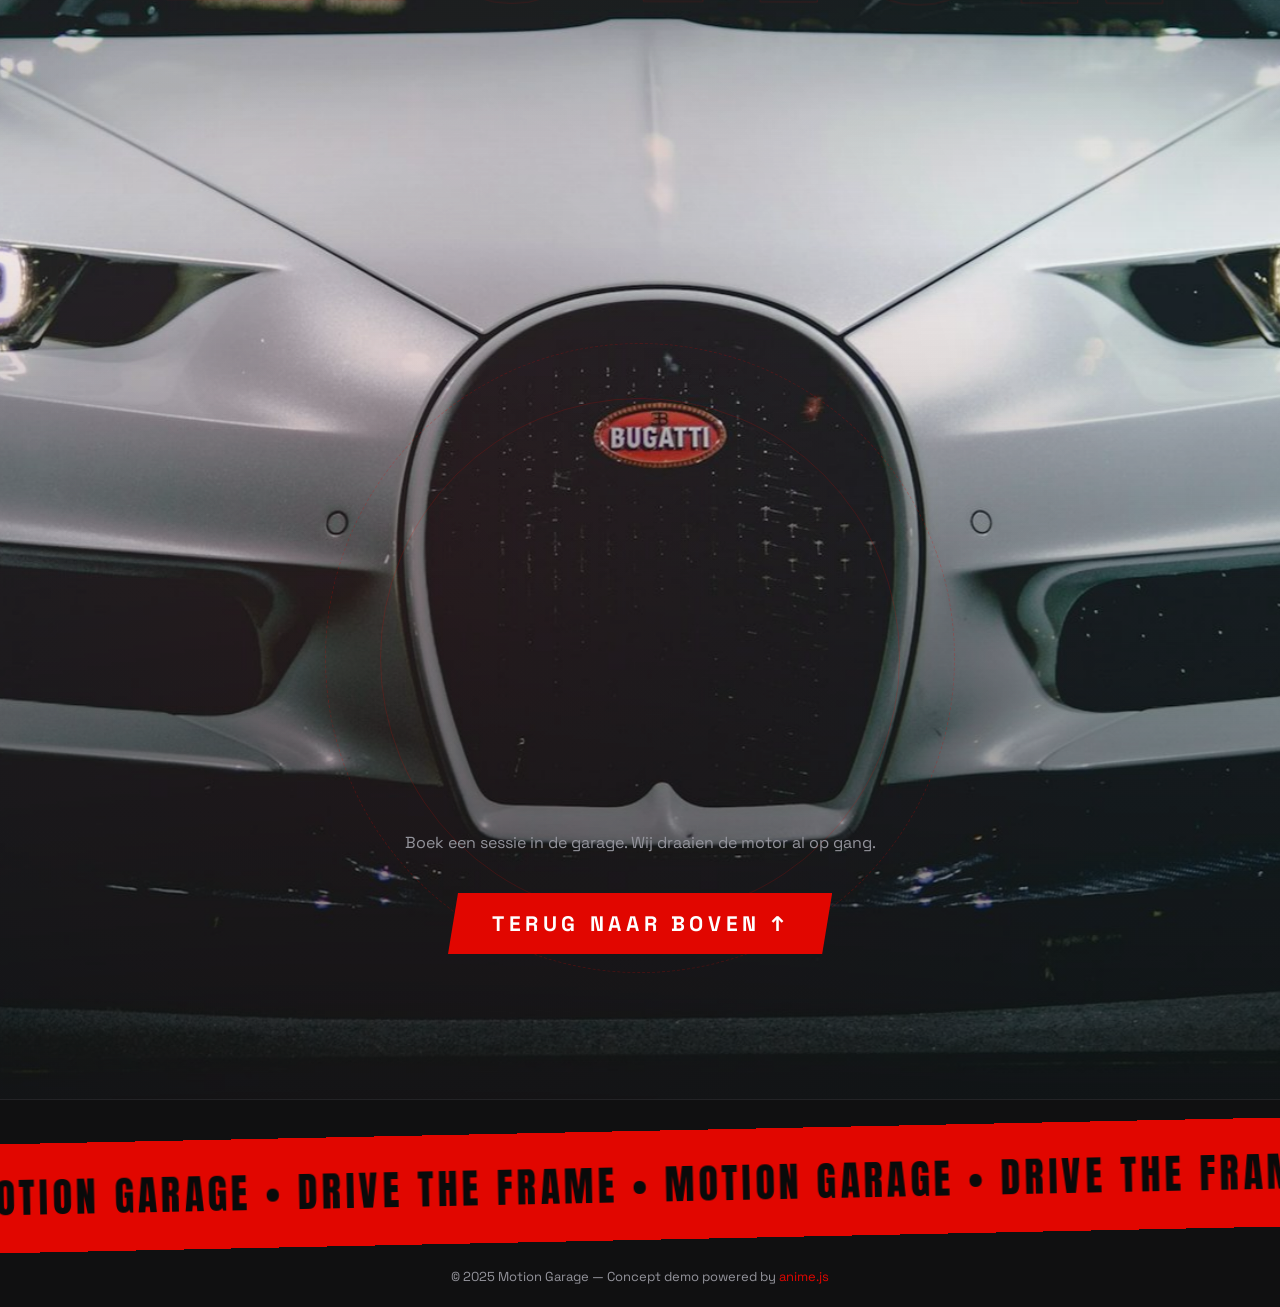
==== commit 432515a3: "v47: MIDNIGHT niveausysteem tot niveau 1000 - elke 25m een level, afvlakkende tempo-asymptoot (88, 2" ====
--- a/index.html
+++ b/index.html
@@ -78,7 +78,7 @@
   <link rel="preconnect" href="https://fonts.googleapis.com" />
   <link rel="preconnect" href="https://fonts.gstatic.com" crossorigin />
   <link href="https://fonts.googleapis.com/css2?family=Anton&family=Space+Grotesk:wght@300;400;500;700&display=swap" rel="stylesheet" />
-  <link rel="stylesheet" href="css/style.css?v=46" />
+  <link rel="stylesheet" href="css/style.css?v=47" />
   <link rel="stylesheet" href="css/arcade-enhanced.css?v=27" />
 </head>
 <body>
@@ -408,7 +408,7 @@
   </footer>
 
   <script src="https://cdn.jsdelivr.net/npm/animejs@3.2.2/lib/anime.min.js"></script>
-  <script src="js/main.js?v=46"></script>
+  <script src="js/main.js?v=47"></script>
   <script src="js/launch-car.js?v=1"></script>
   <script src="js/performance-wow.js?v=26"></script>
 </body>
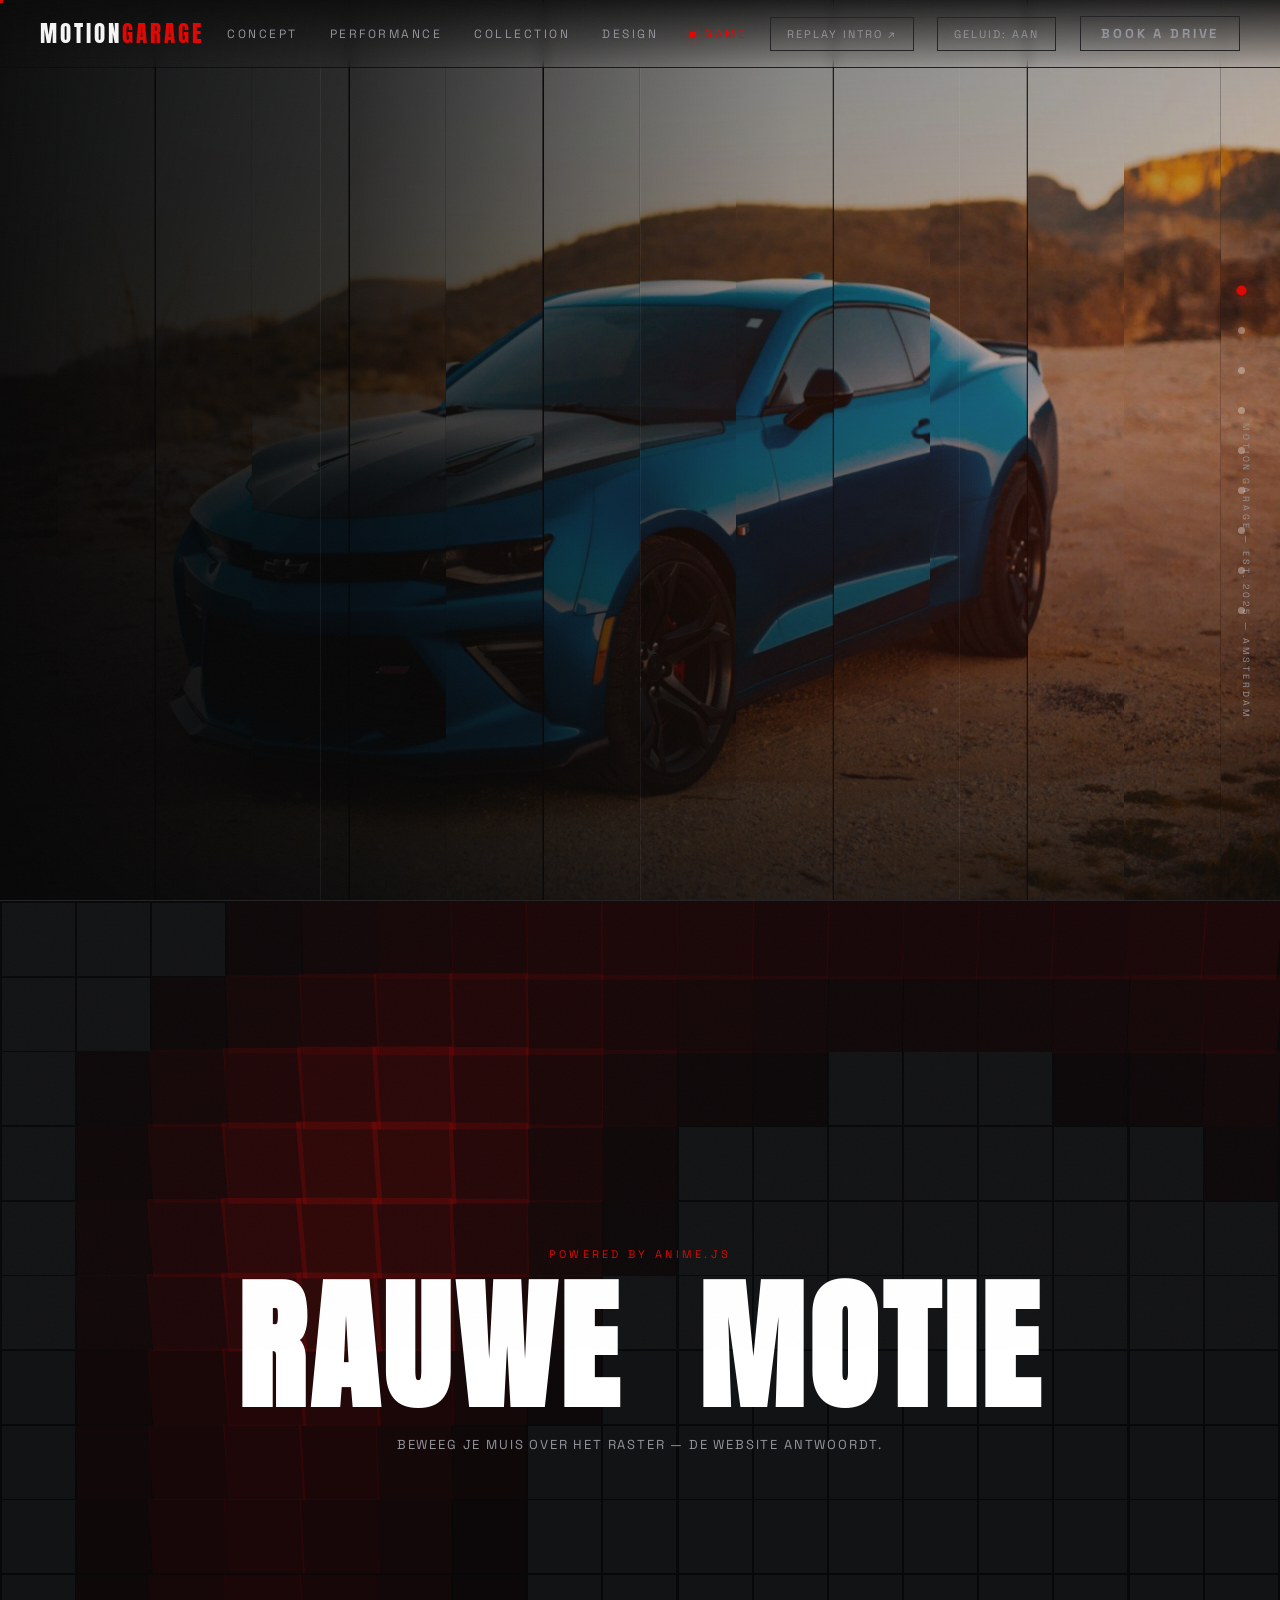
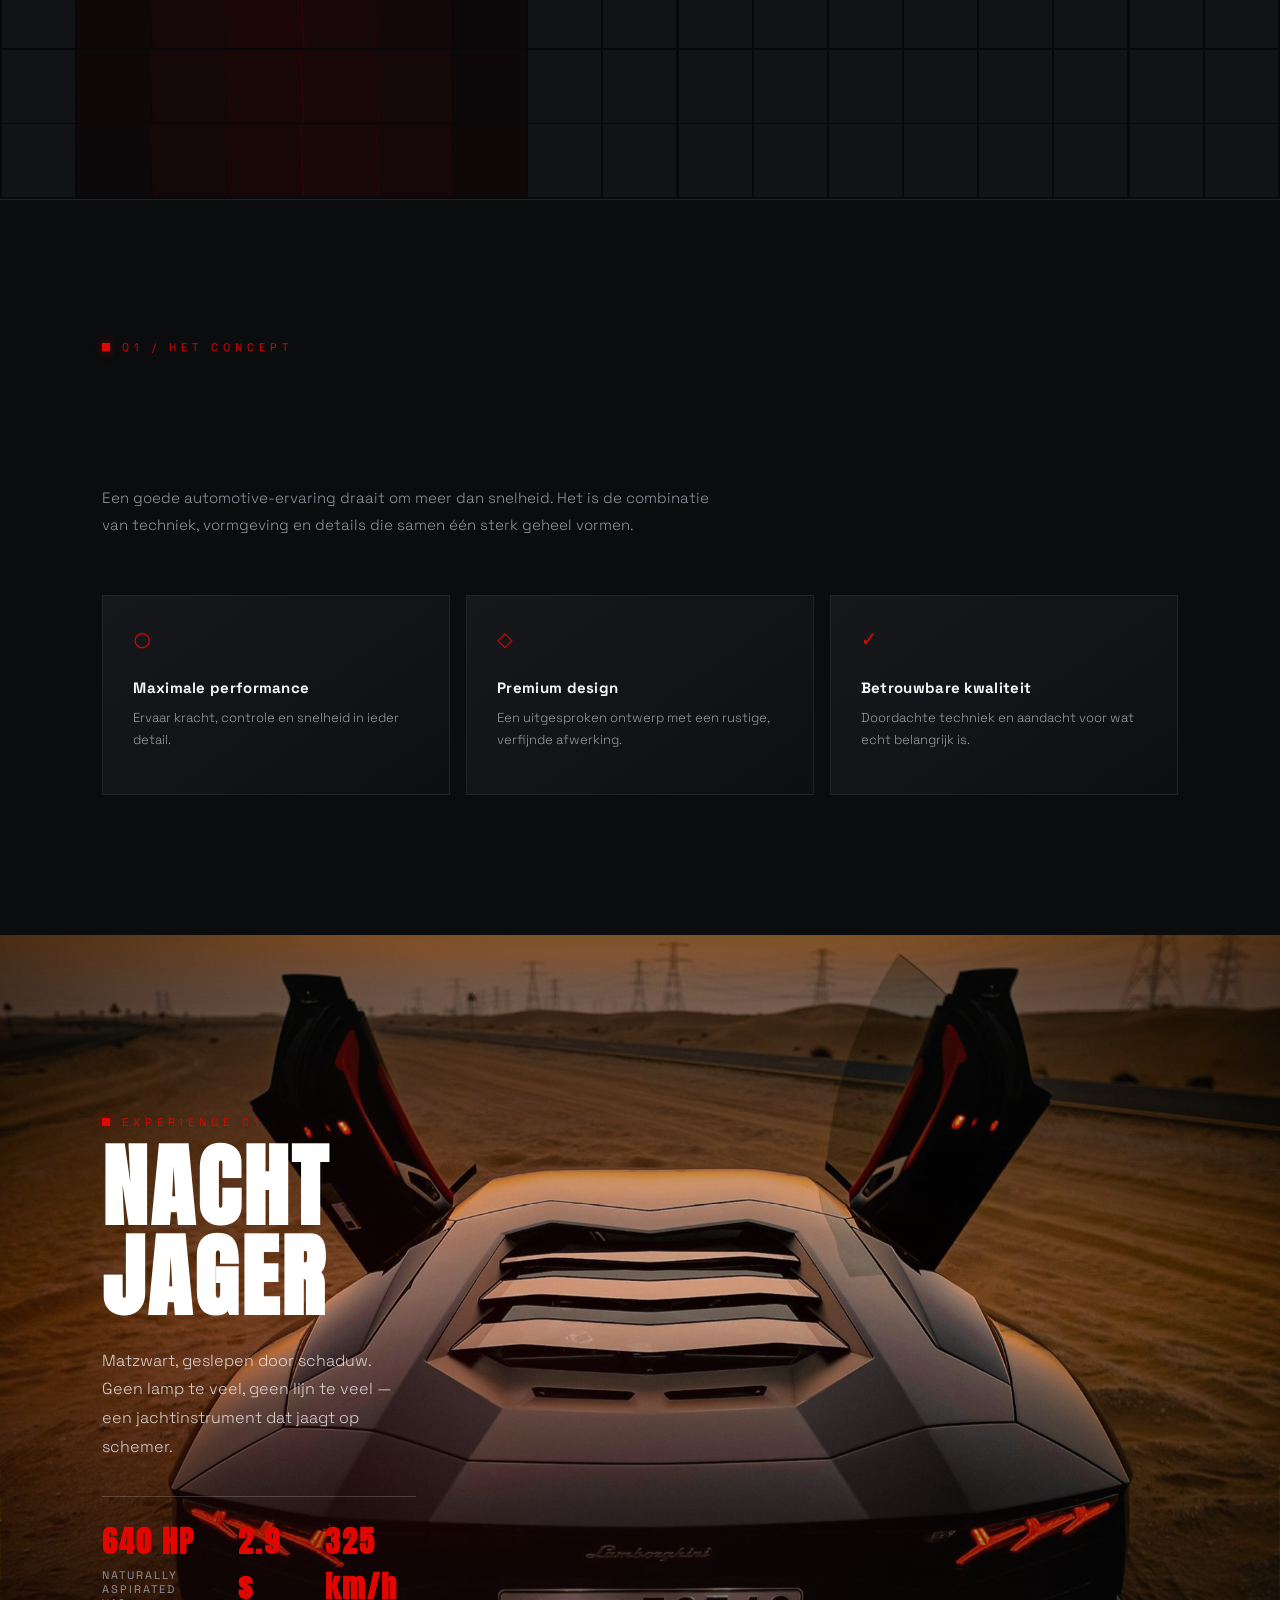
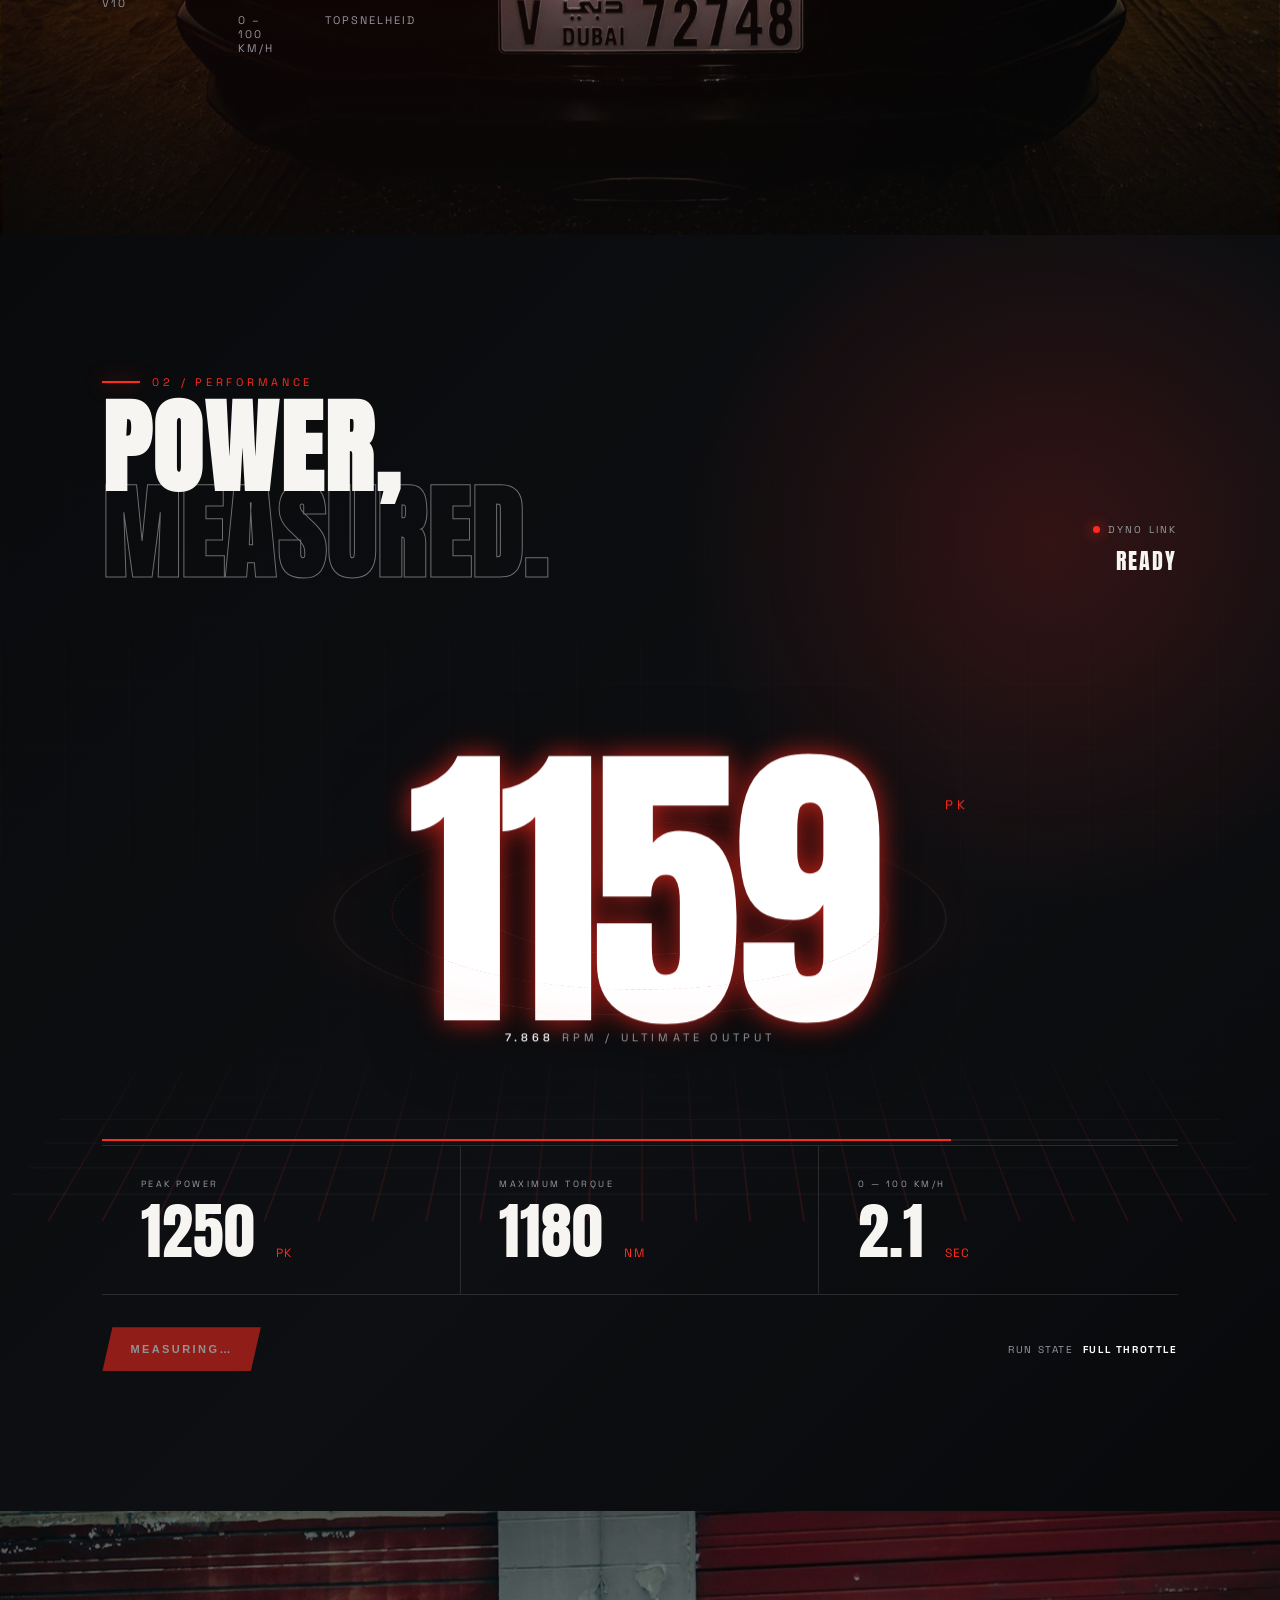
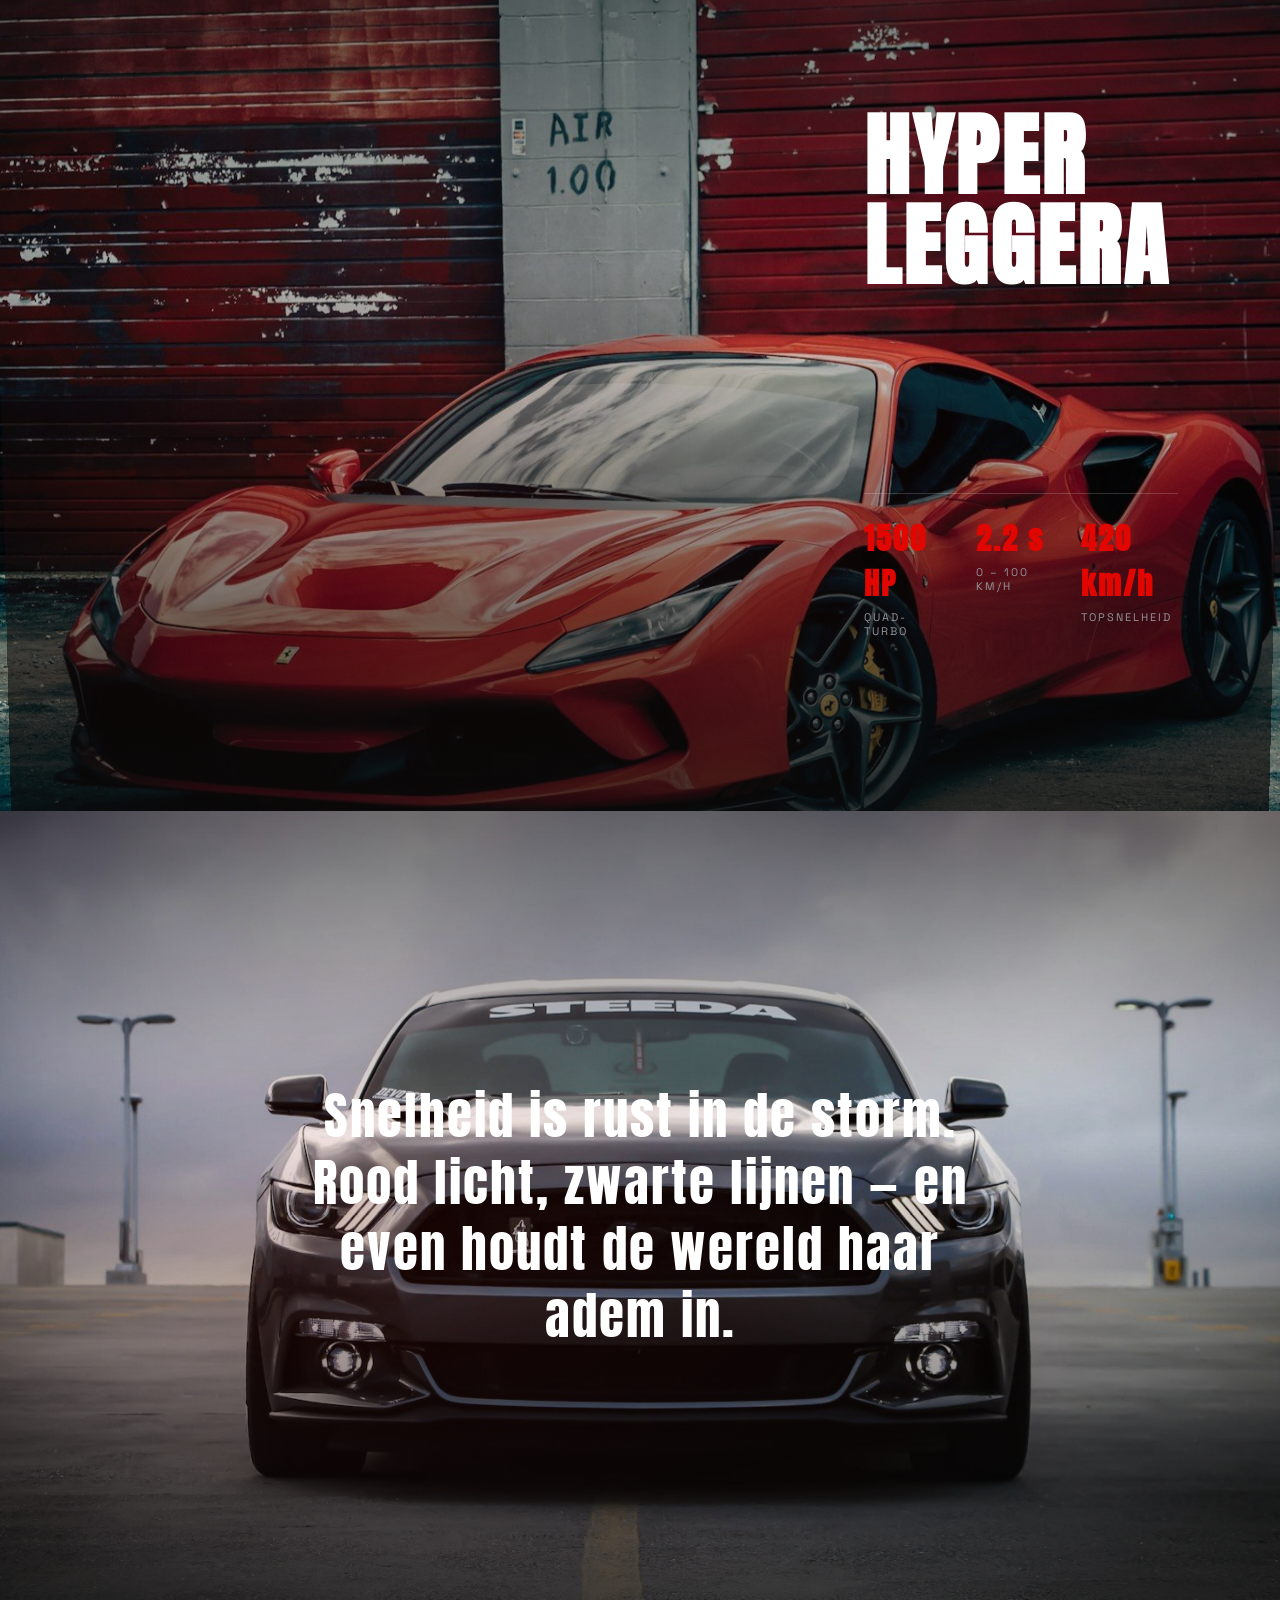
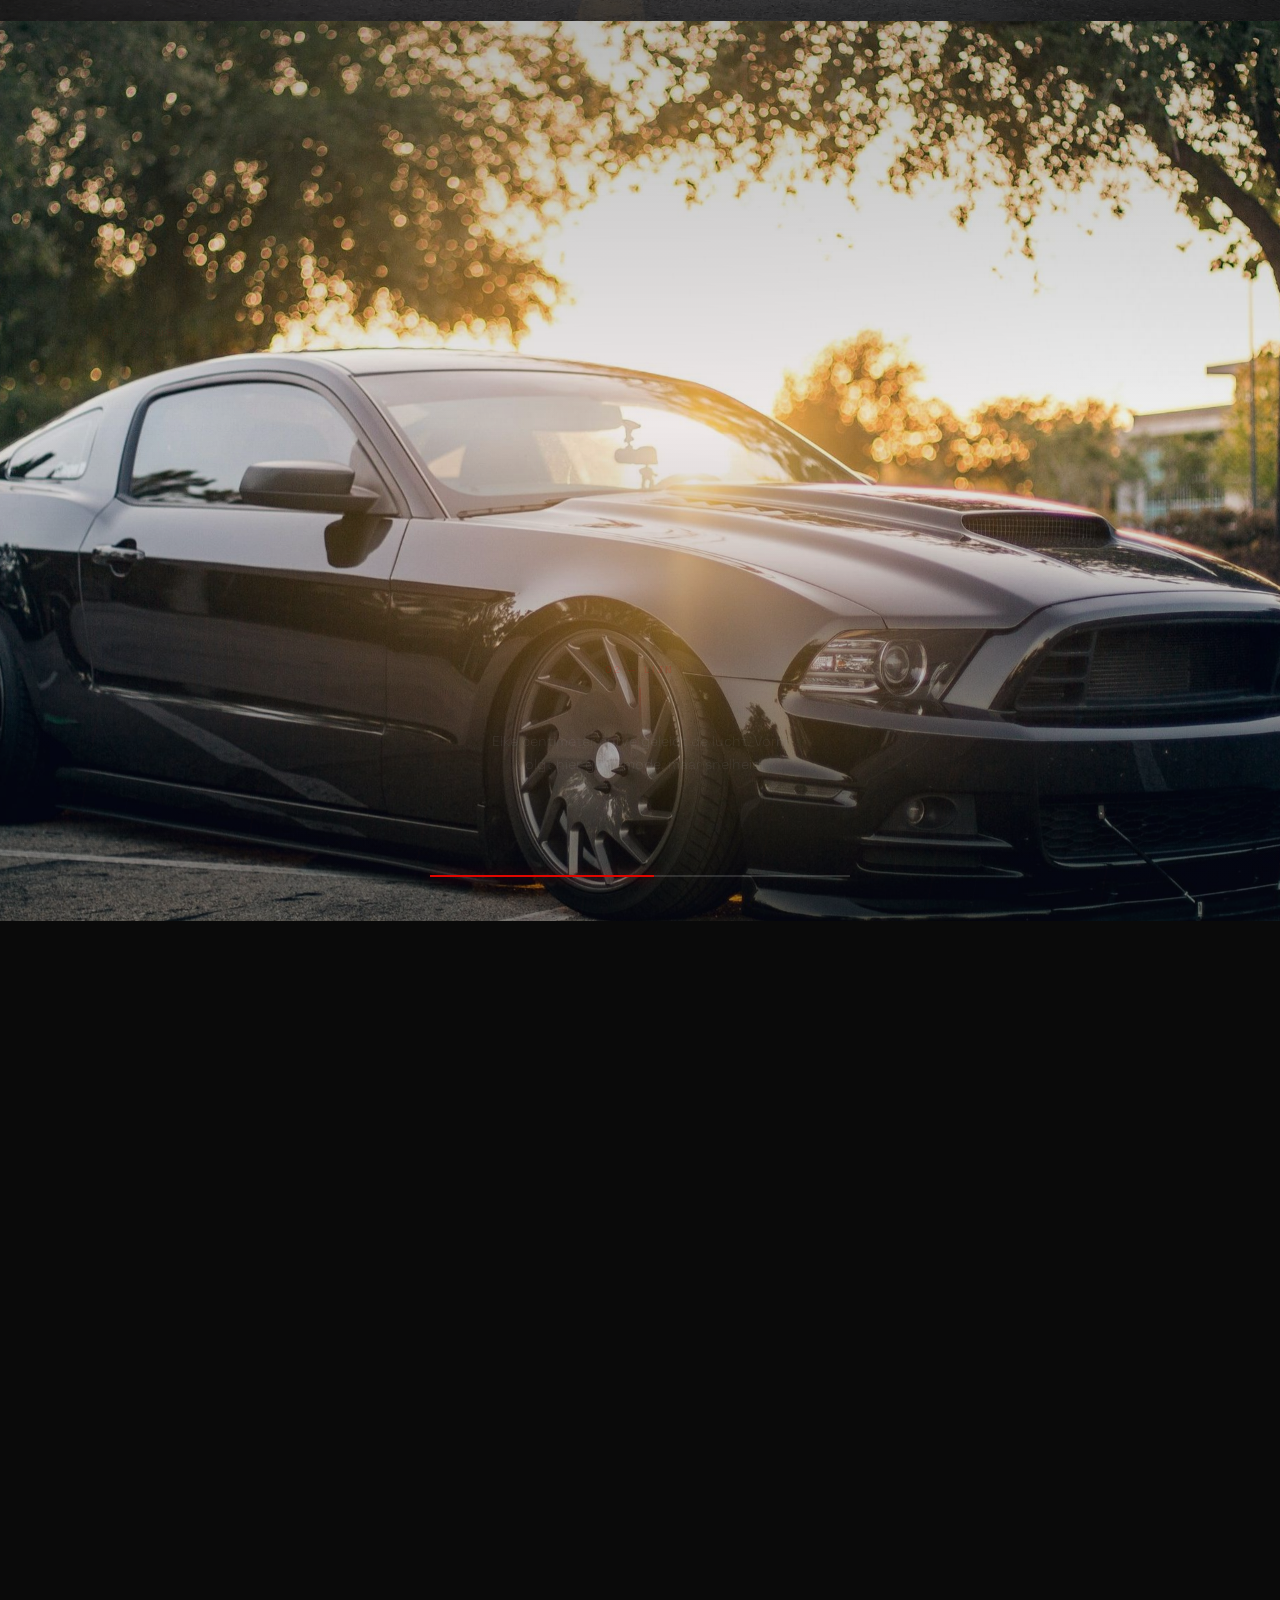
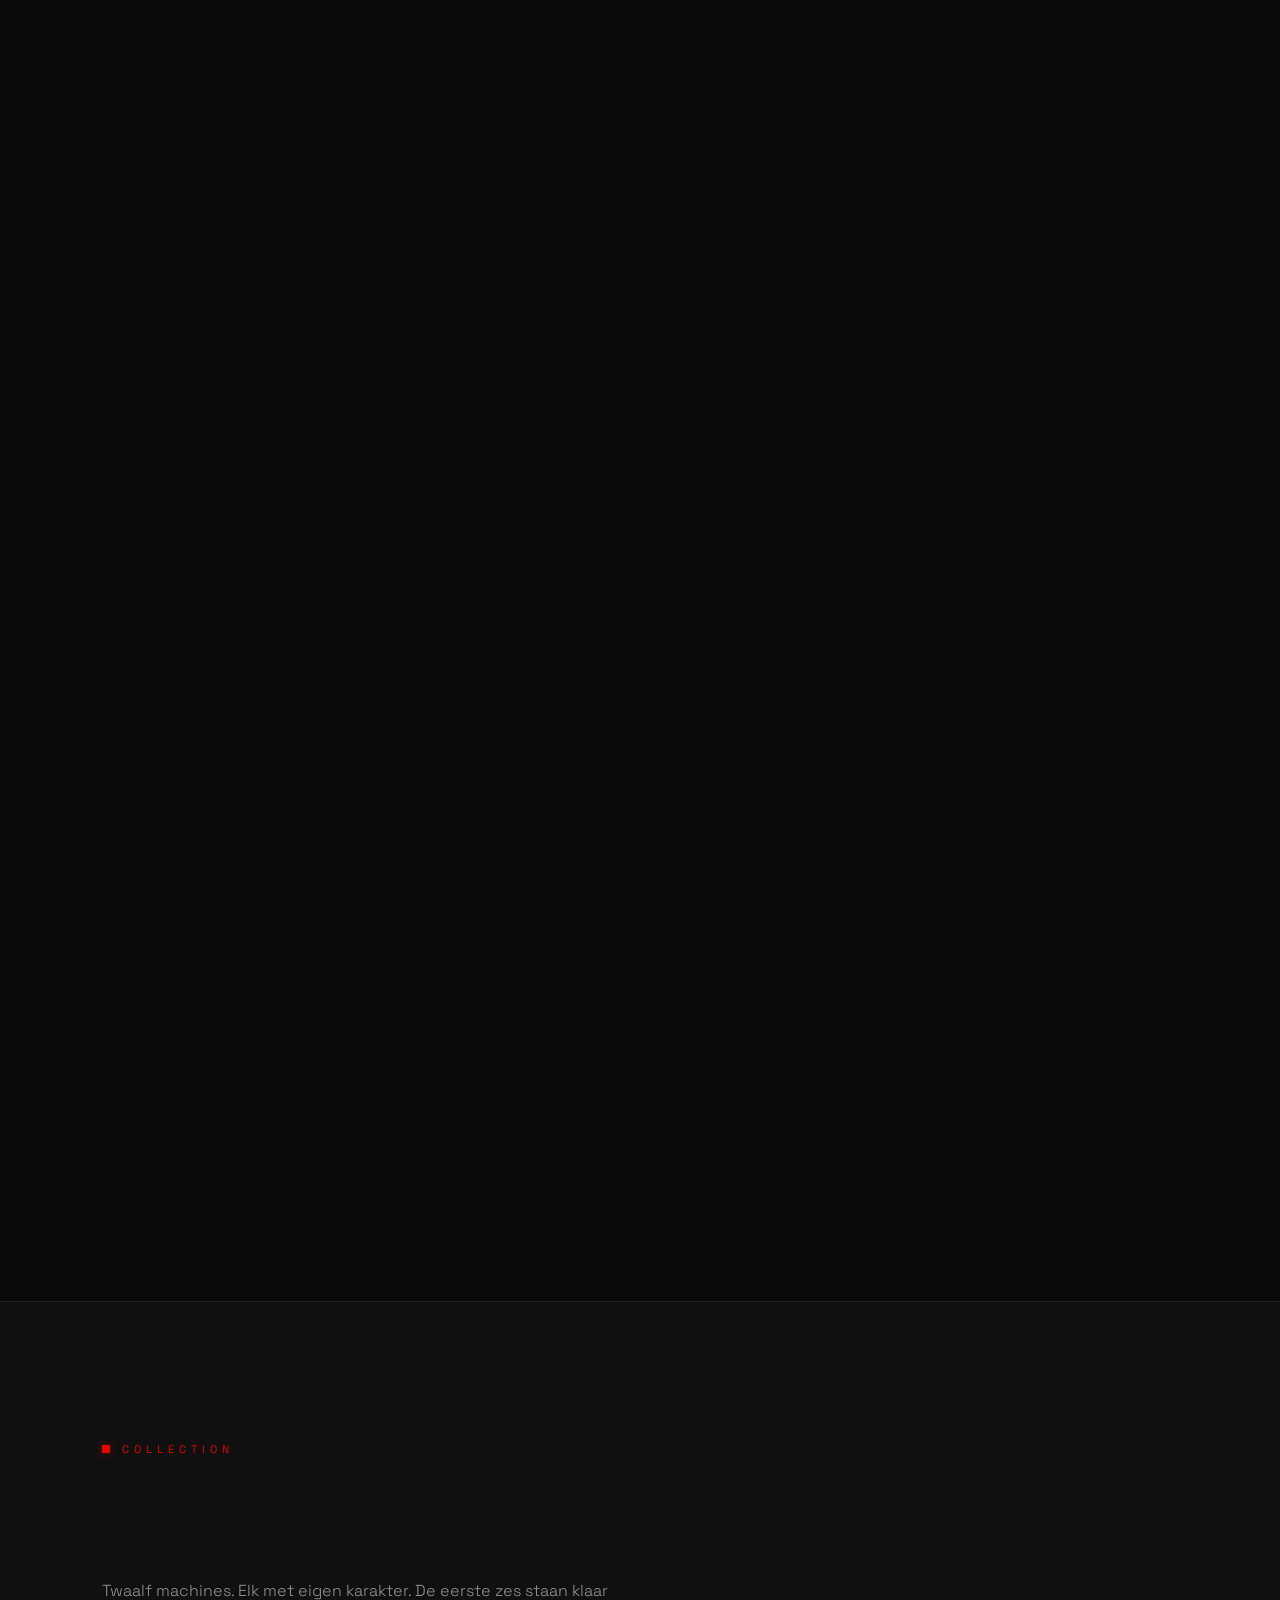
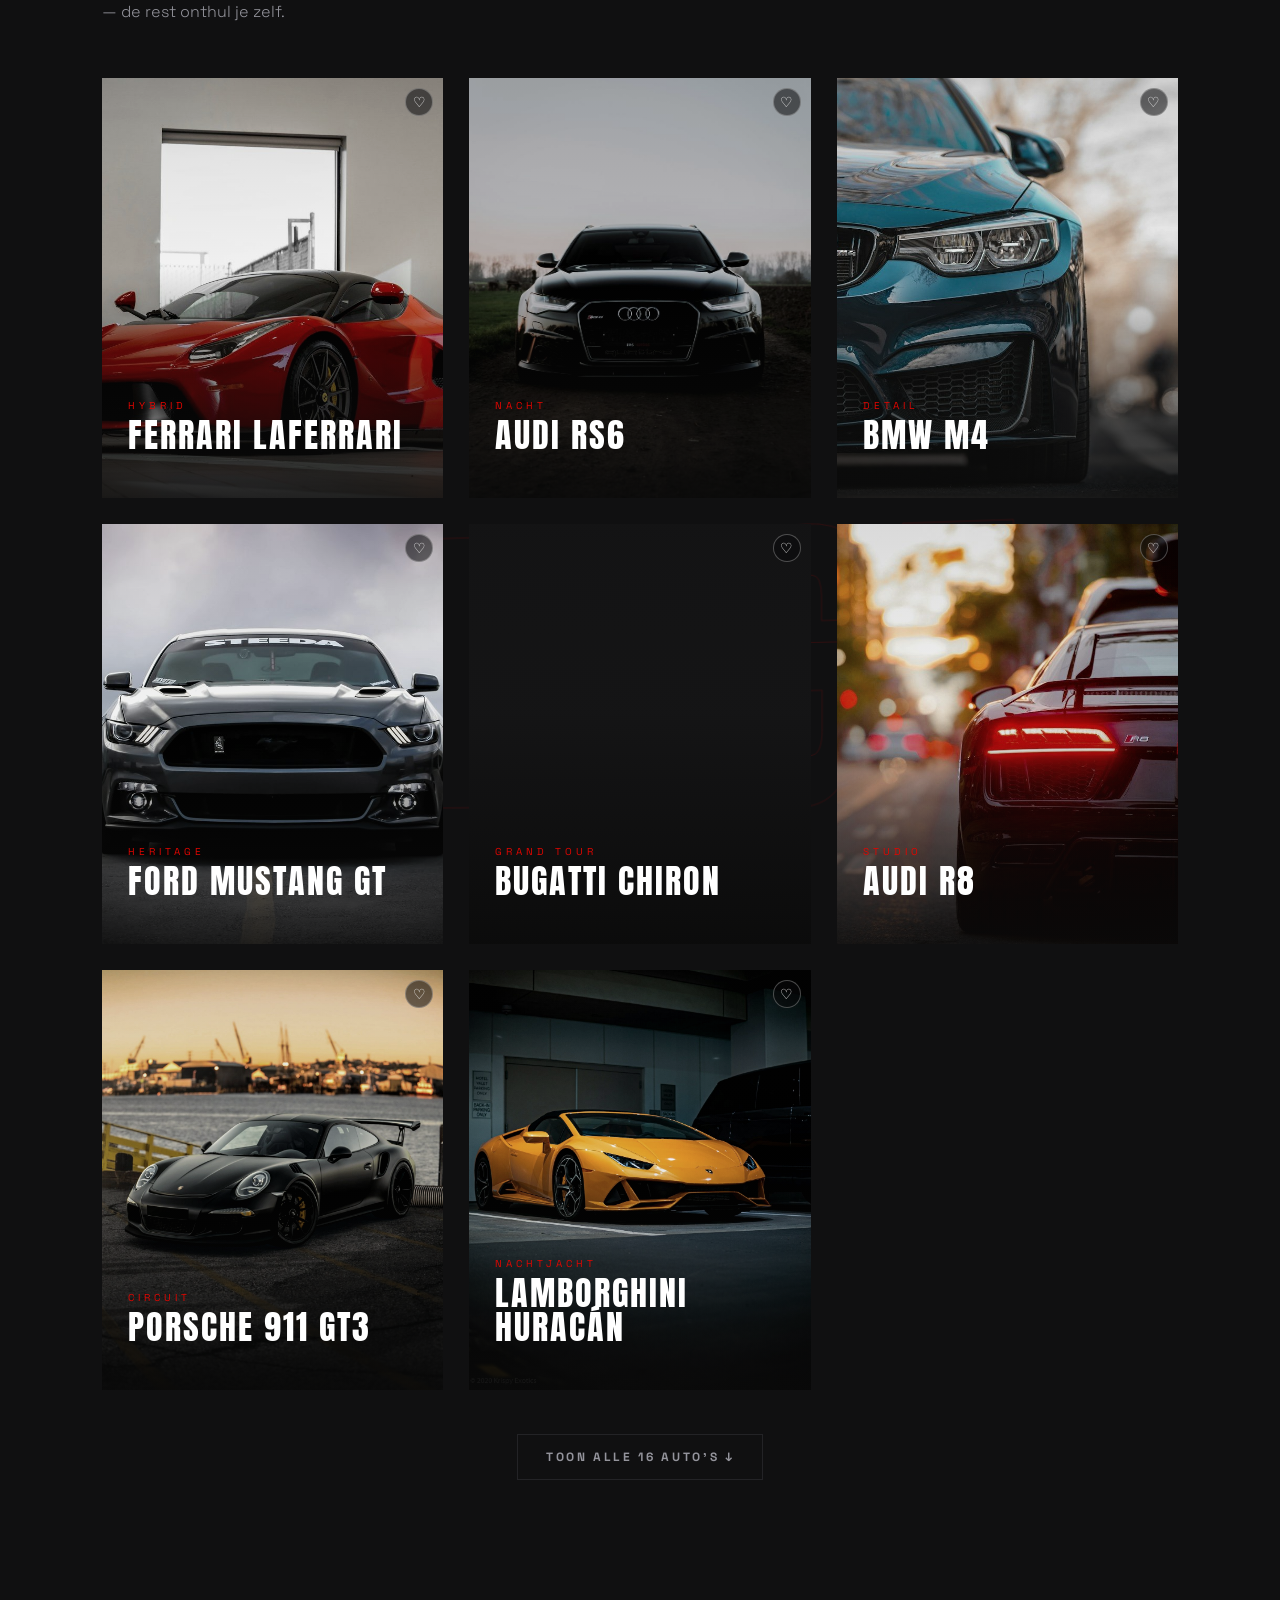
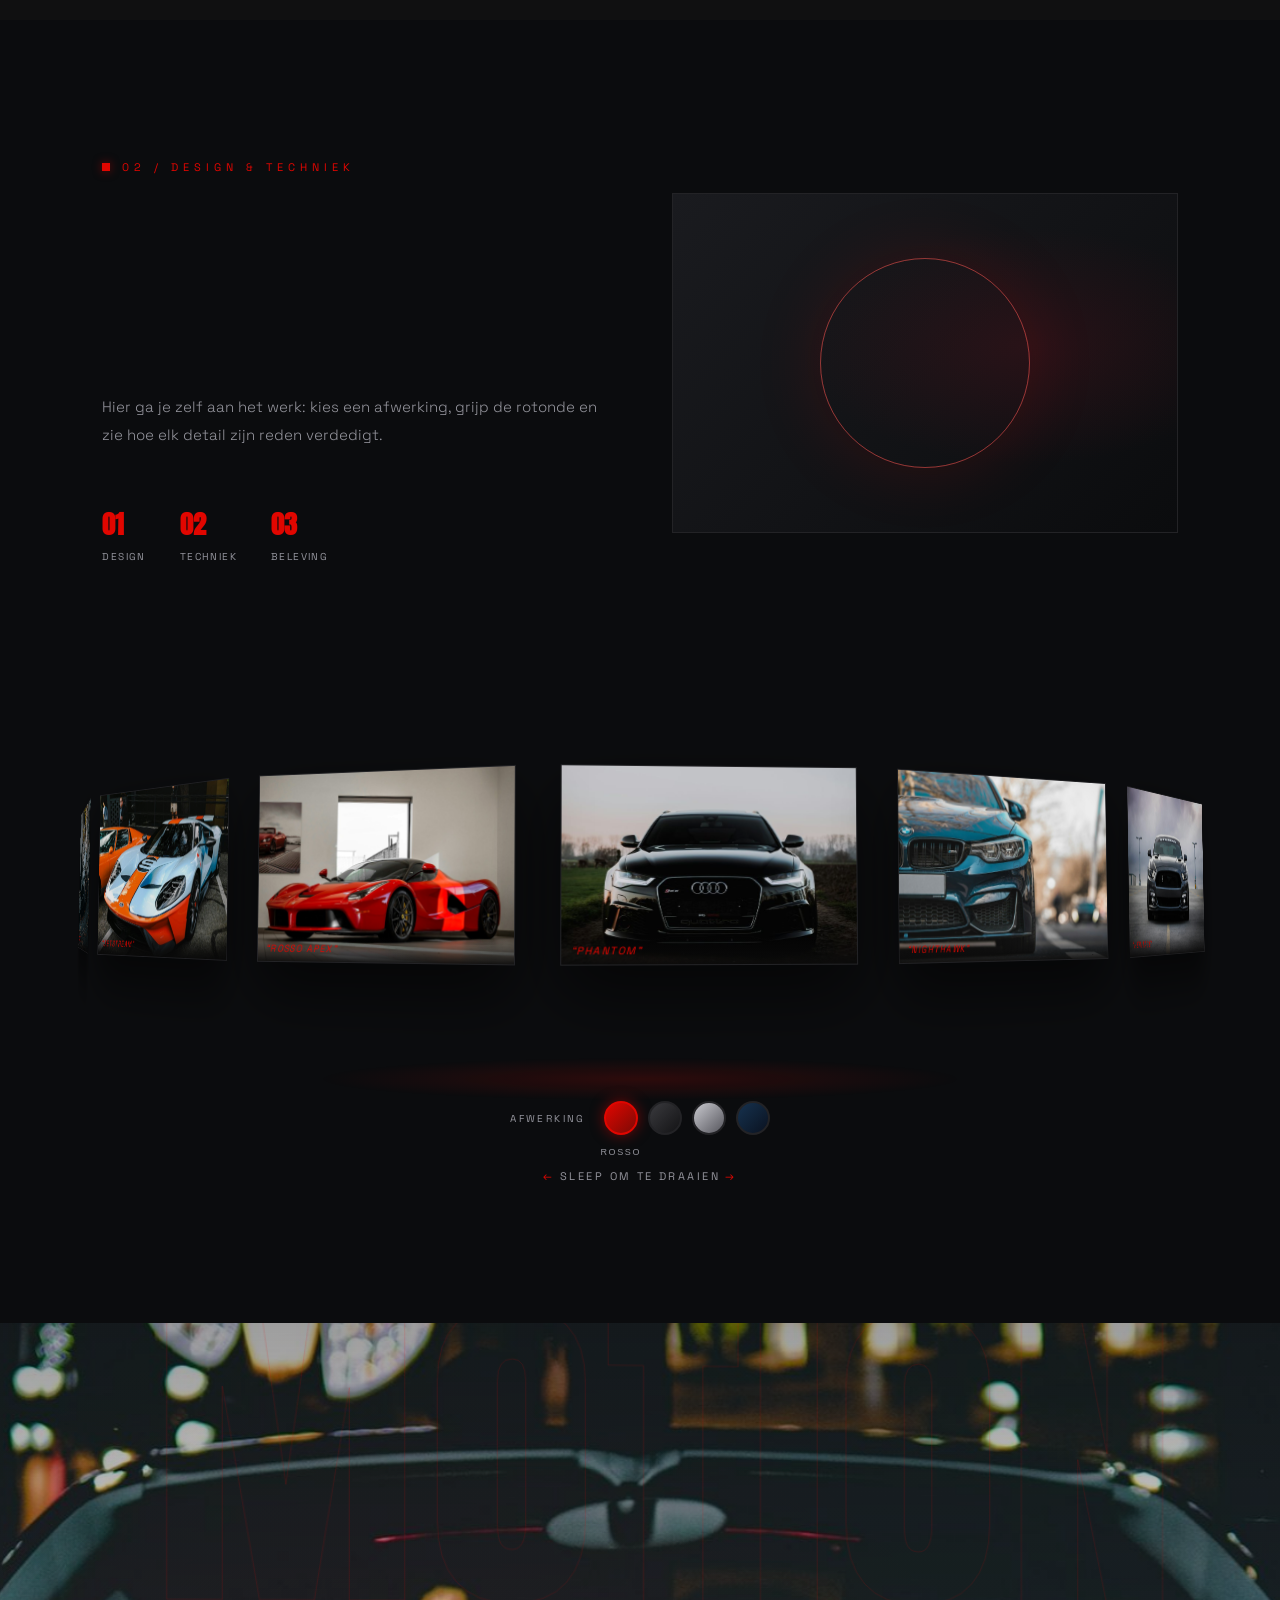
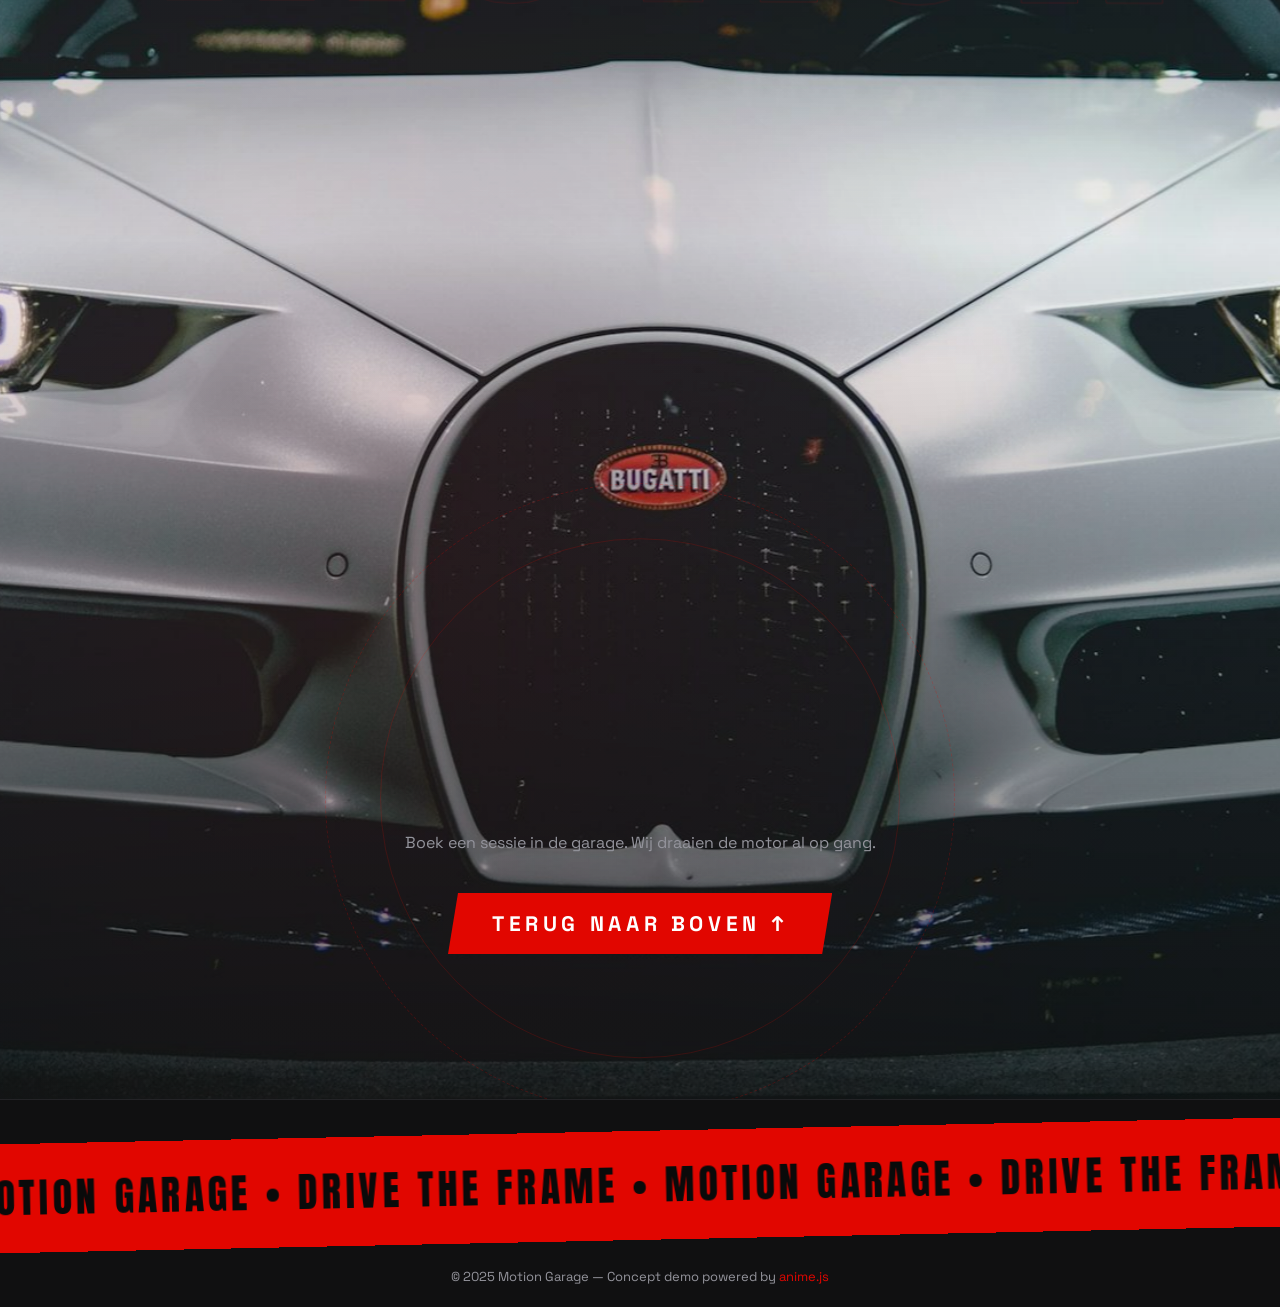
==== commit 1603dfde: "v48: MIDNIGHT-moeilijkheid aangescherpt - starttempo 118, snellere groei naar plafond 242 (L100 199," ====
--- a/index.html
+++ b/index.html
@@ -78,7 +78,7 @@
   <link rel="preconnect" href="https://fonts.googleapis.com" />
   <link rel="preconnect" href="https://fonts.gstatic.com" crossorigin />
   <link href="https://fonts.googleapis.com/css2?family=Anton&family=Space+Grotesk:wght@300;400;500;700&display=swap" rel="stylesheet" />
-  <link rel="stylesheet" href="css/style.css?v=47" />
+  <link rel="stylesheet" href="css/style.css?v=48" />
   <link rel="stylesheet" href="css/arcade-enhanced.css?v=27" />
 </head>
 <body>
@@ -408,7 +408,7 @@
   </footer>
 
   <script src="https://cdn.jsdelivr.net/npm/animejs@3.2.2/lib/anime.min.js"></script>
-  <script src="js/main.js?v=47"></script>
+  <script src="js/main.js?v=48"></script>
   <script src="js/launch-car.js?v=1"></script>
   <script src="js/performance-wow.js?v=26"></script>
 </body>
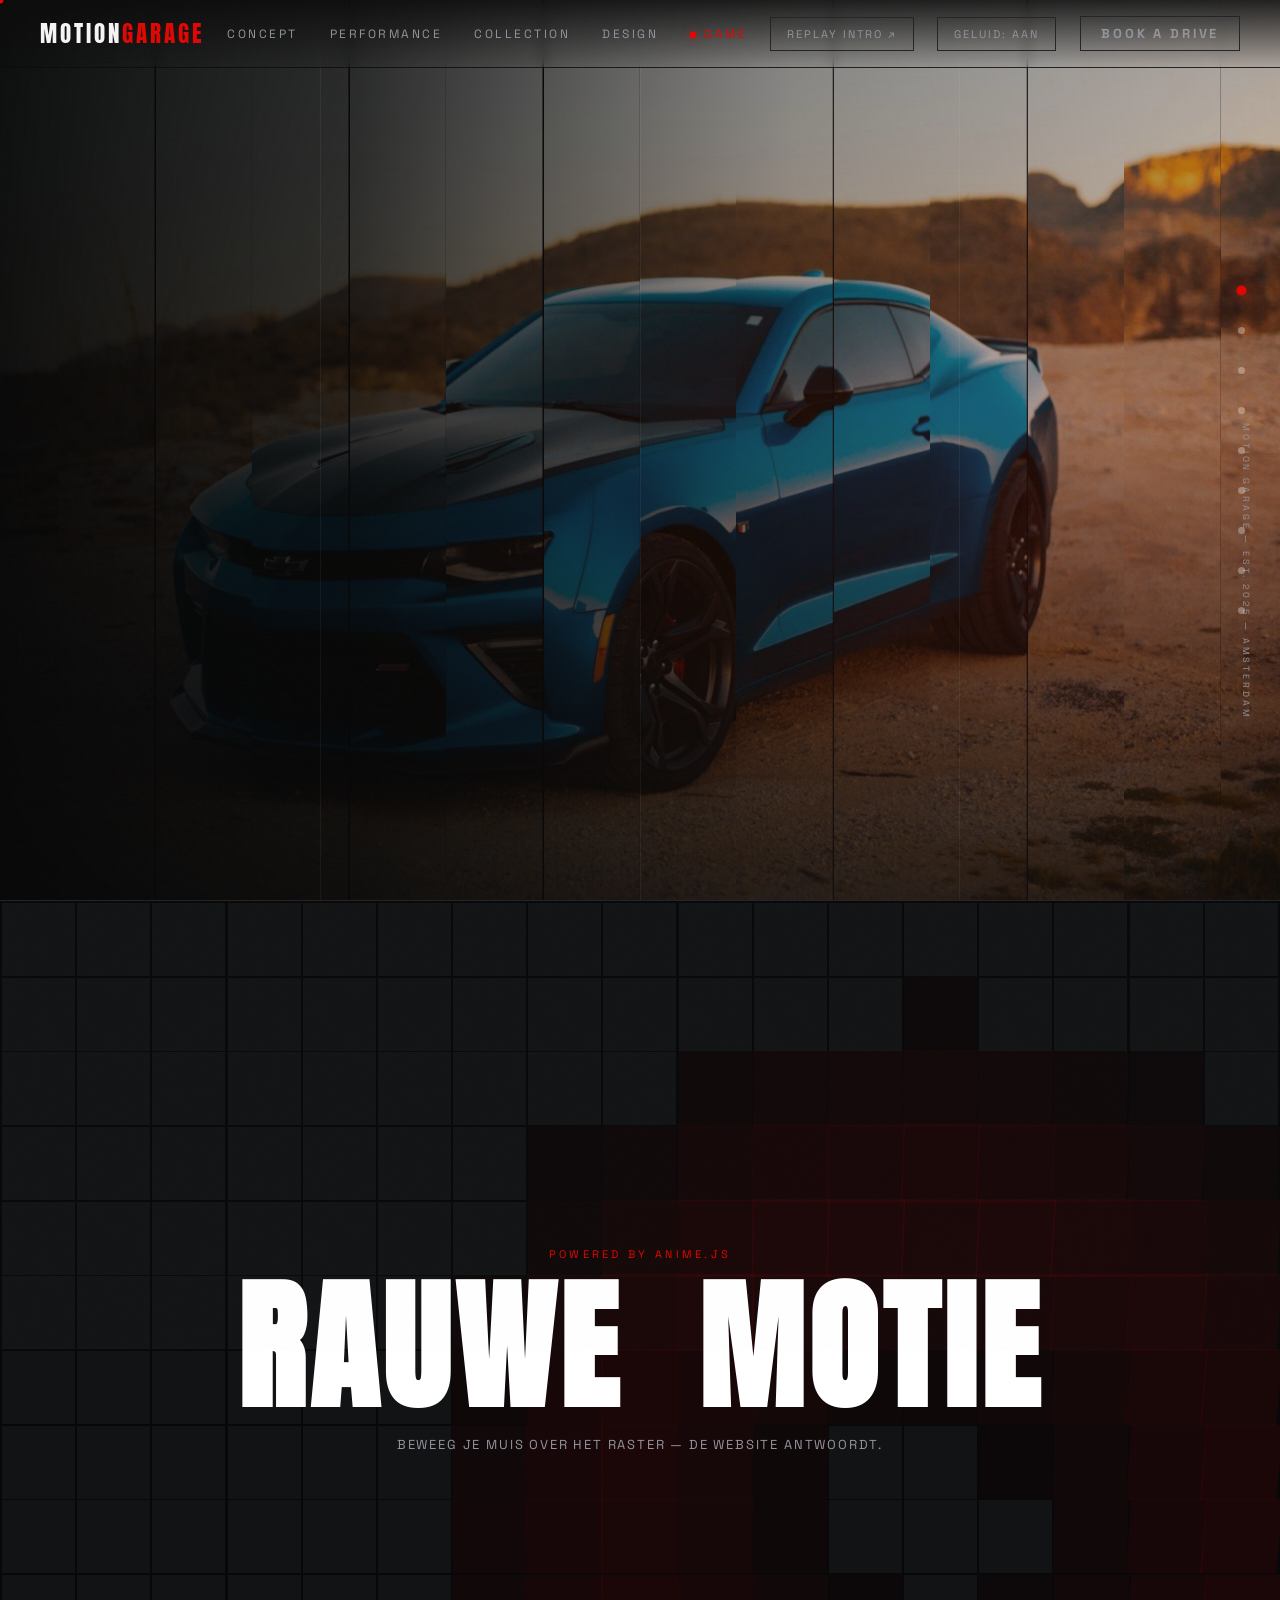
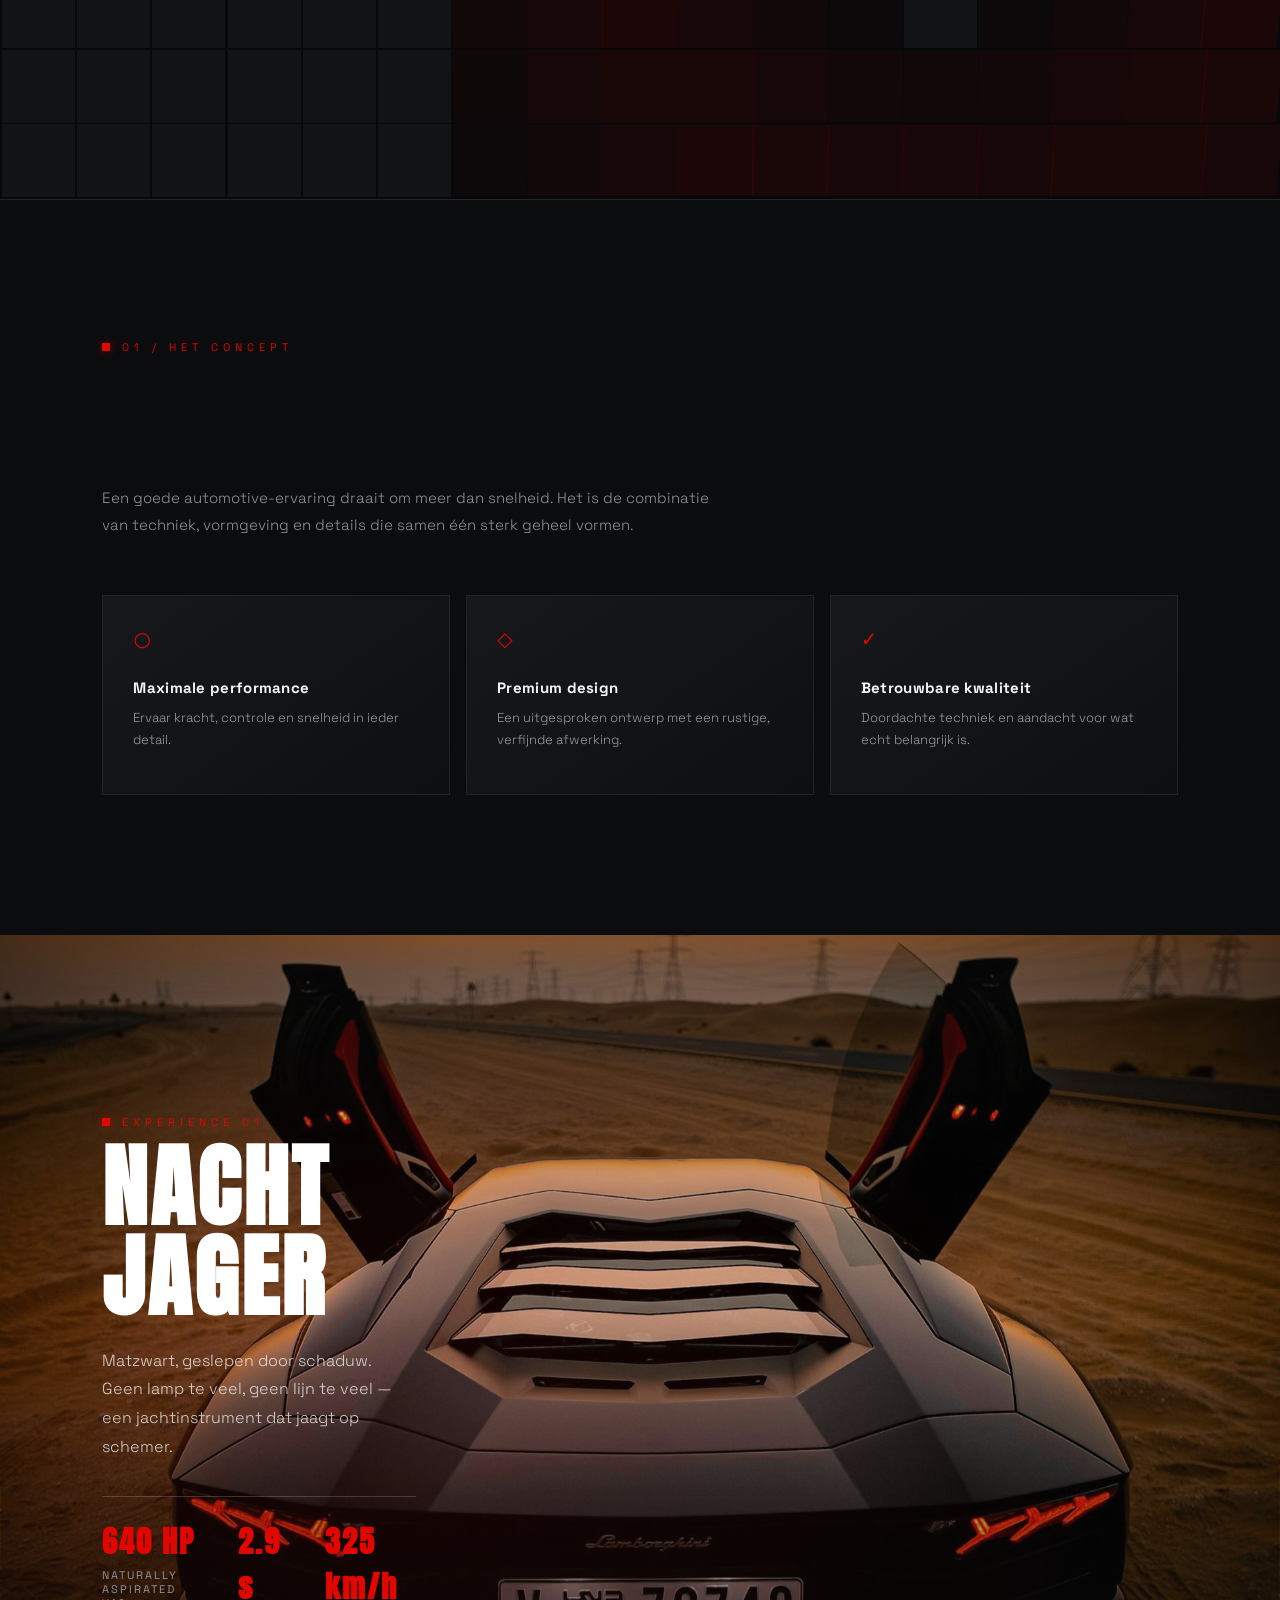
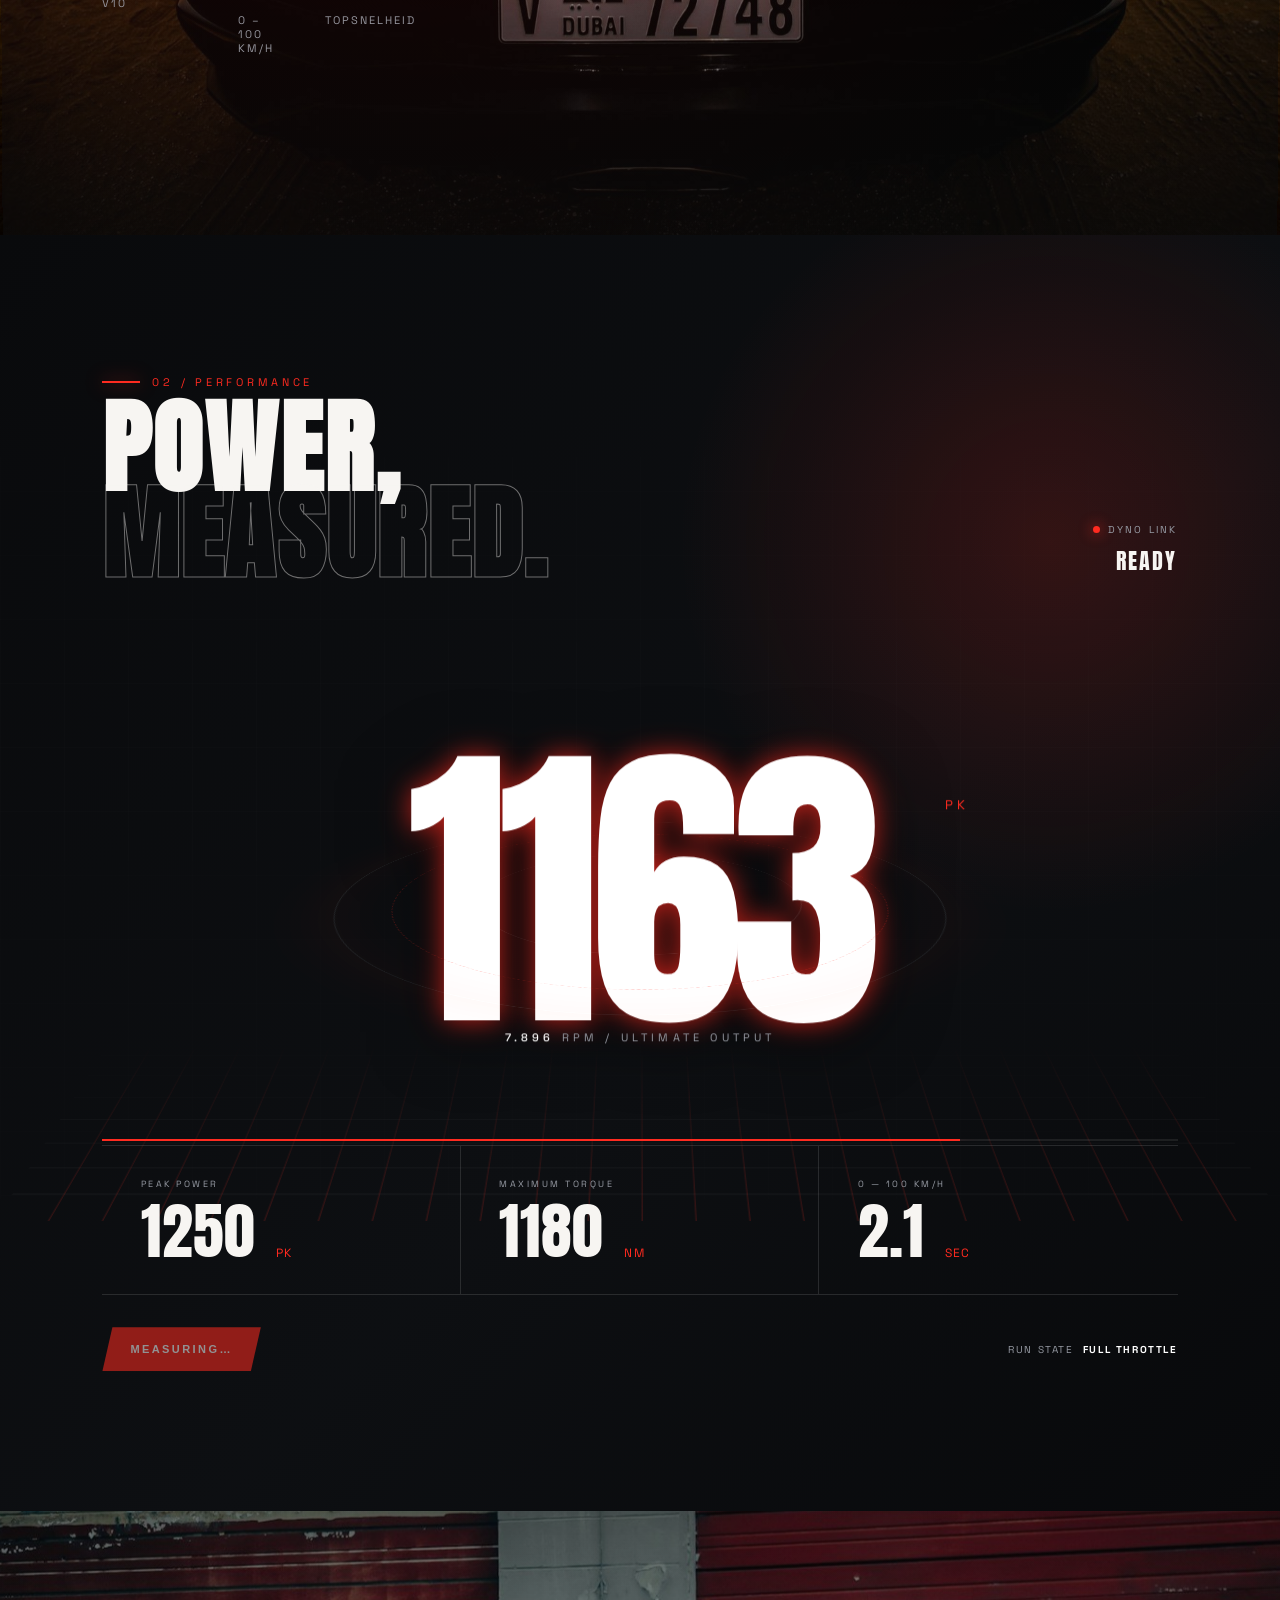
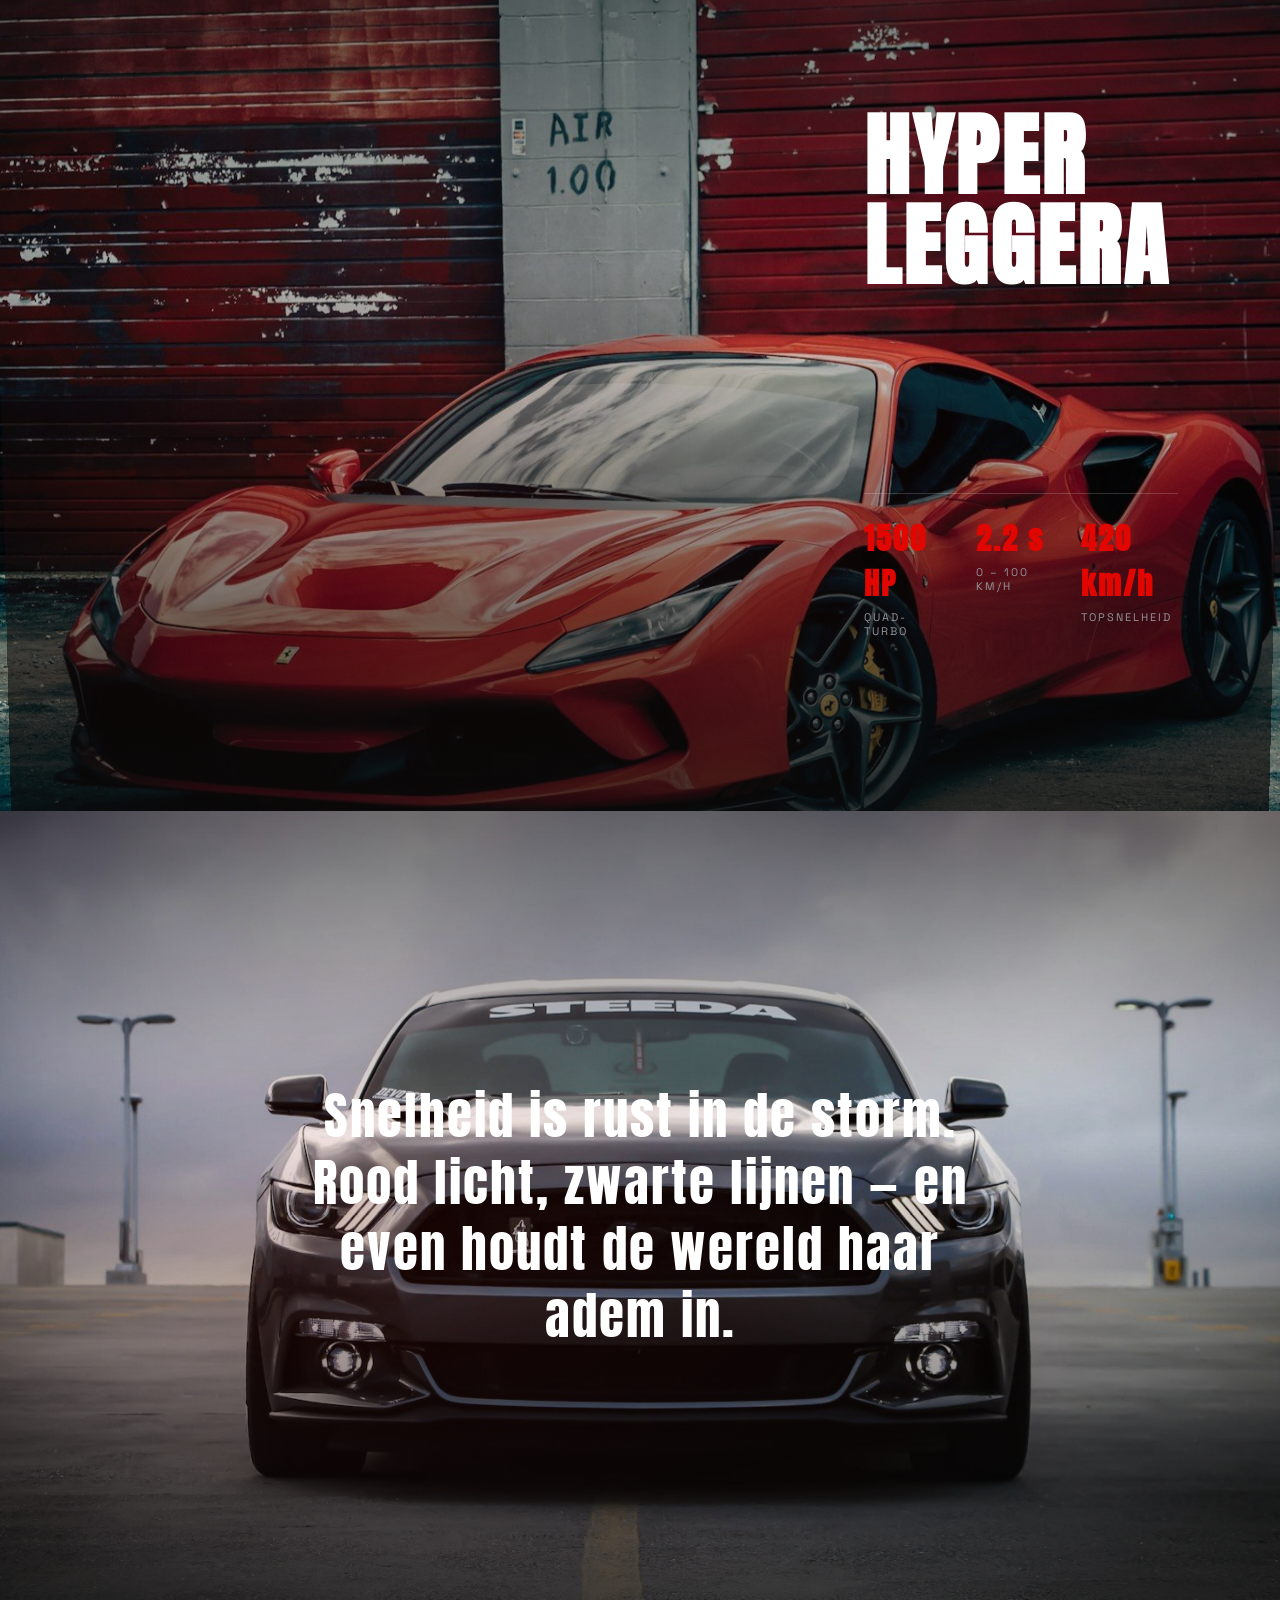
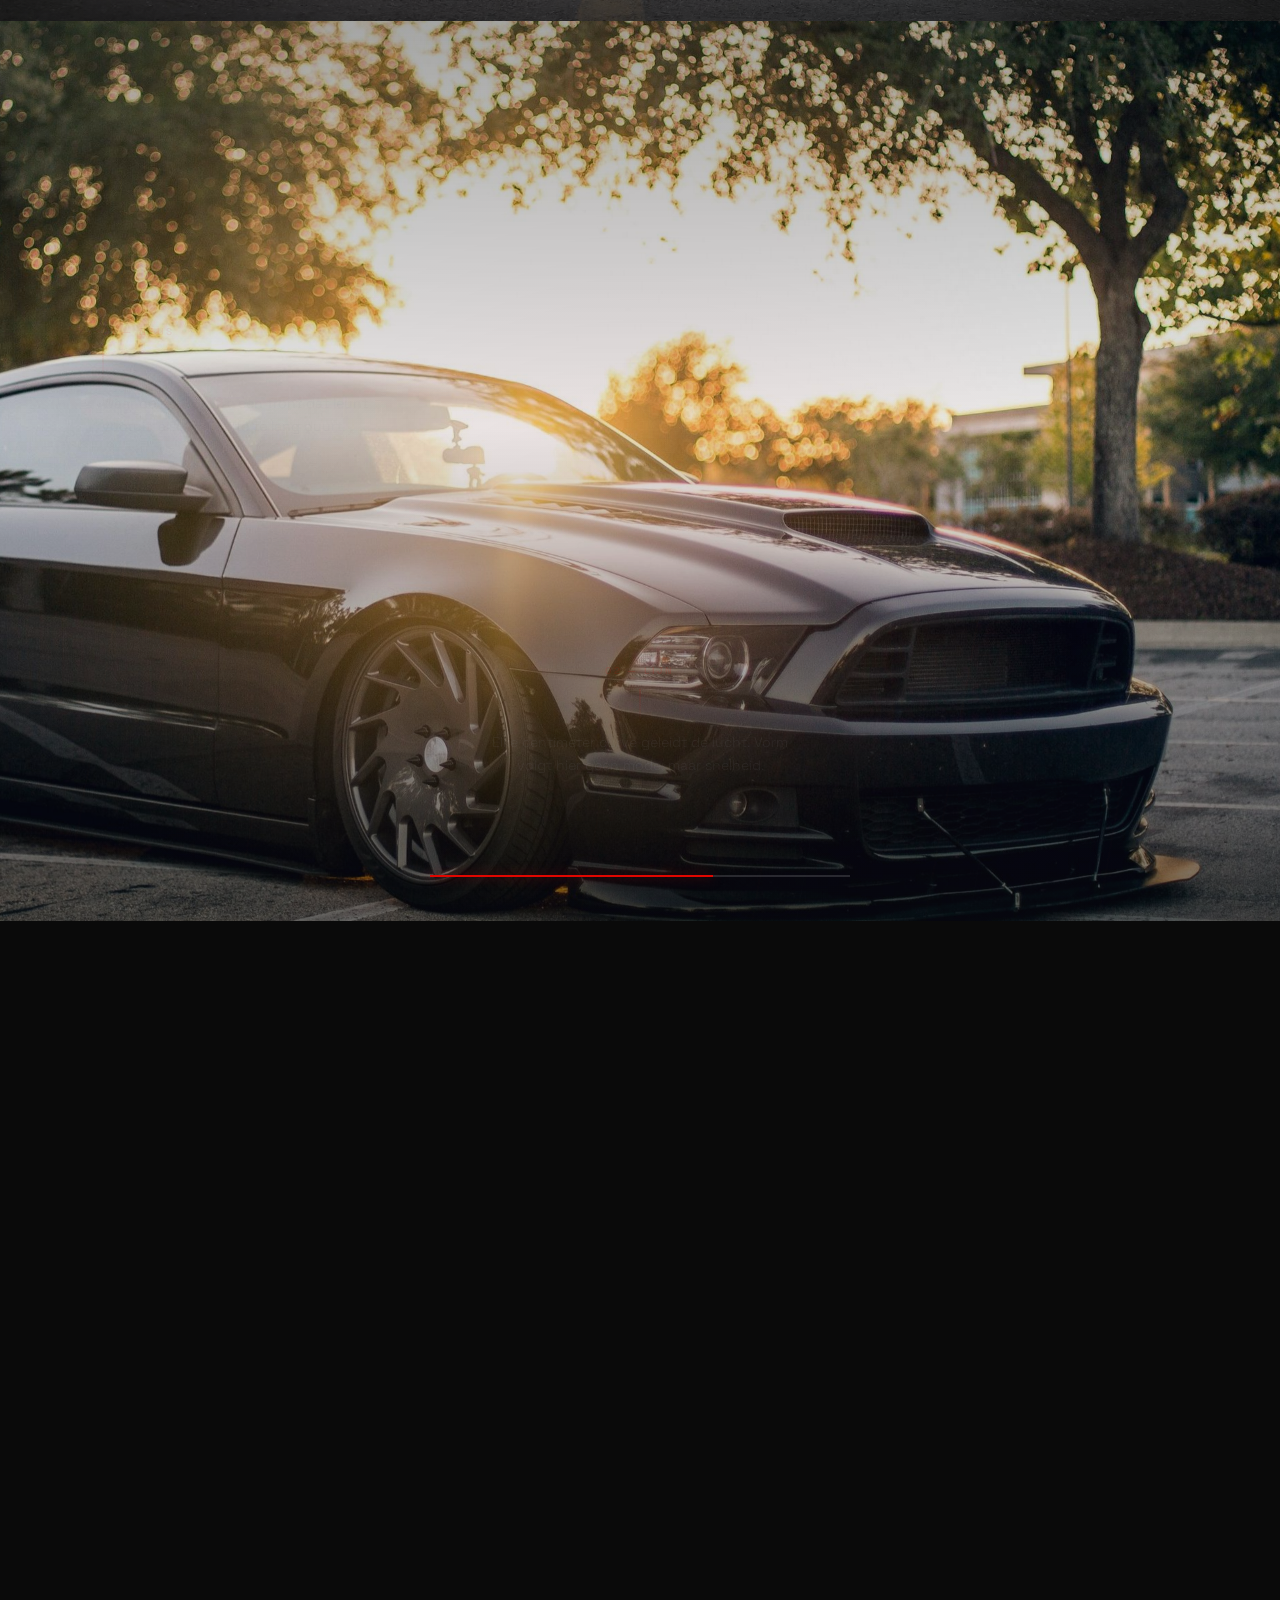
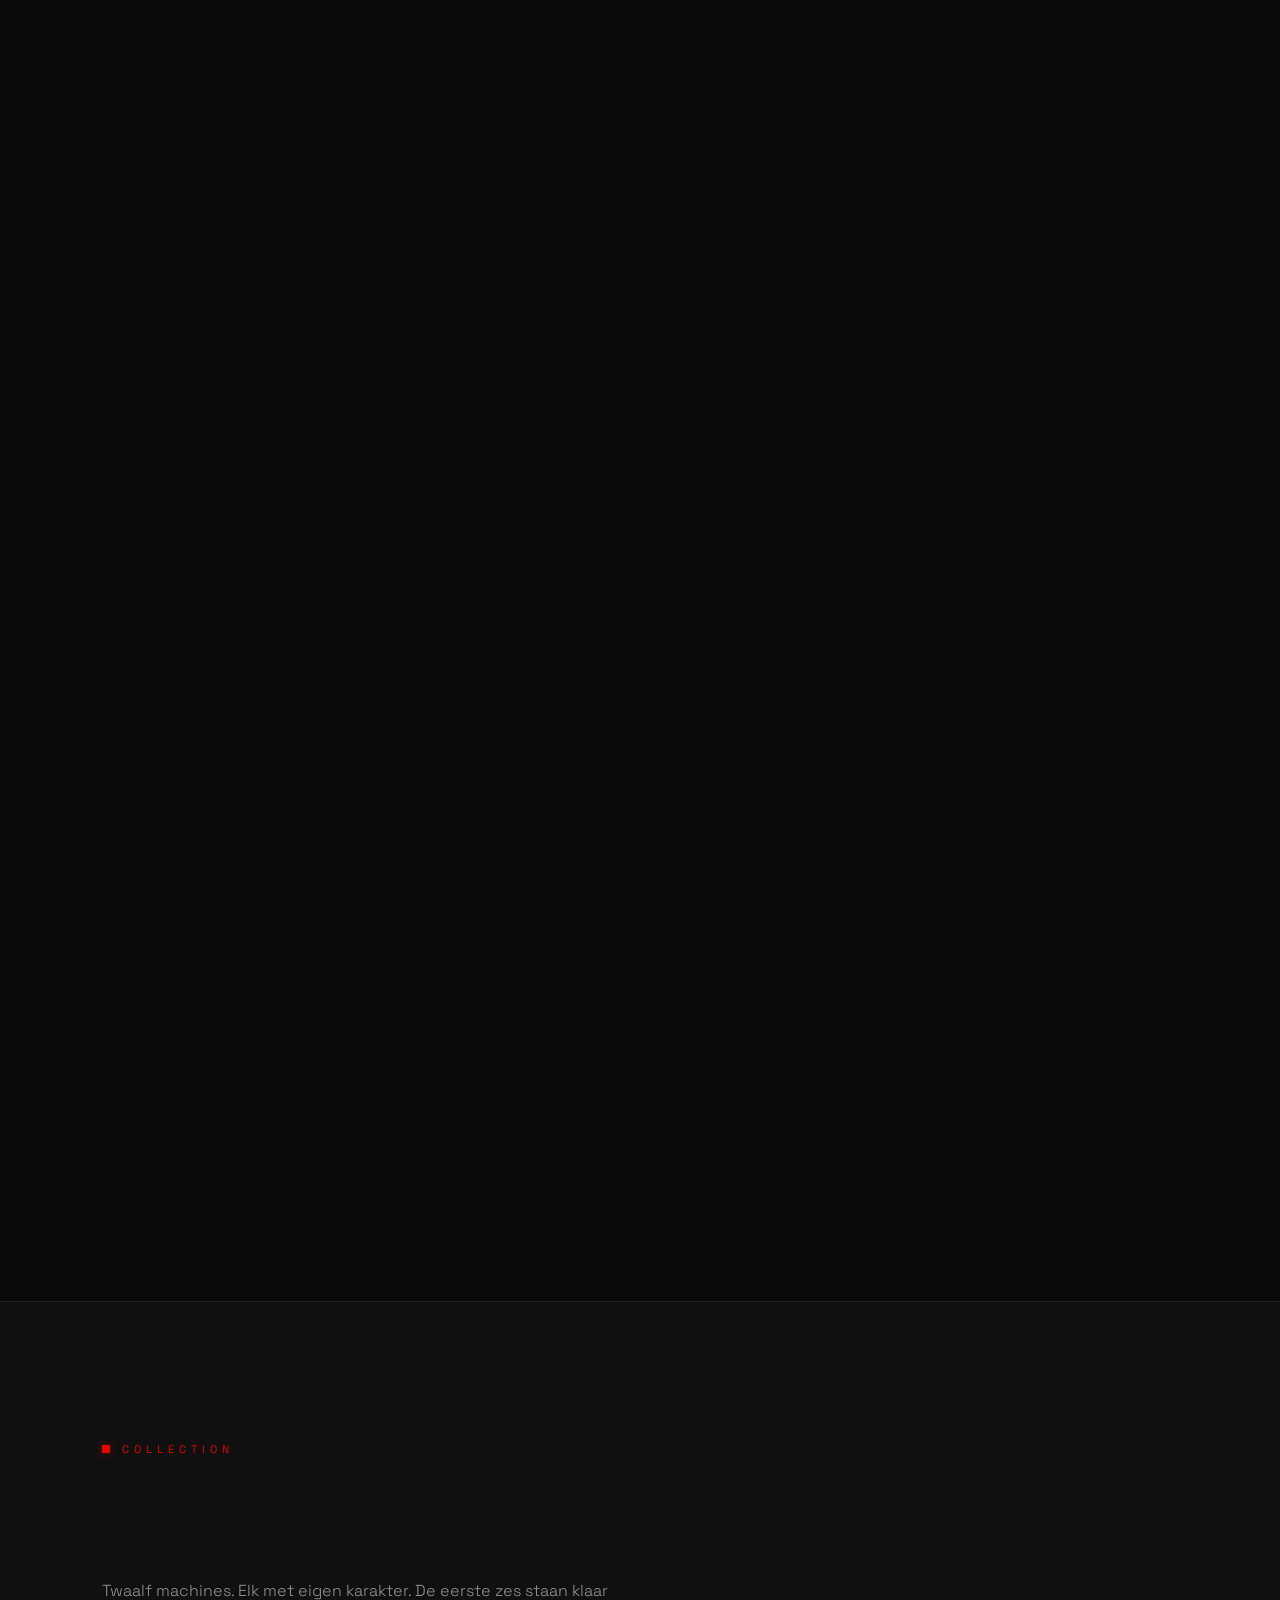
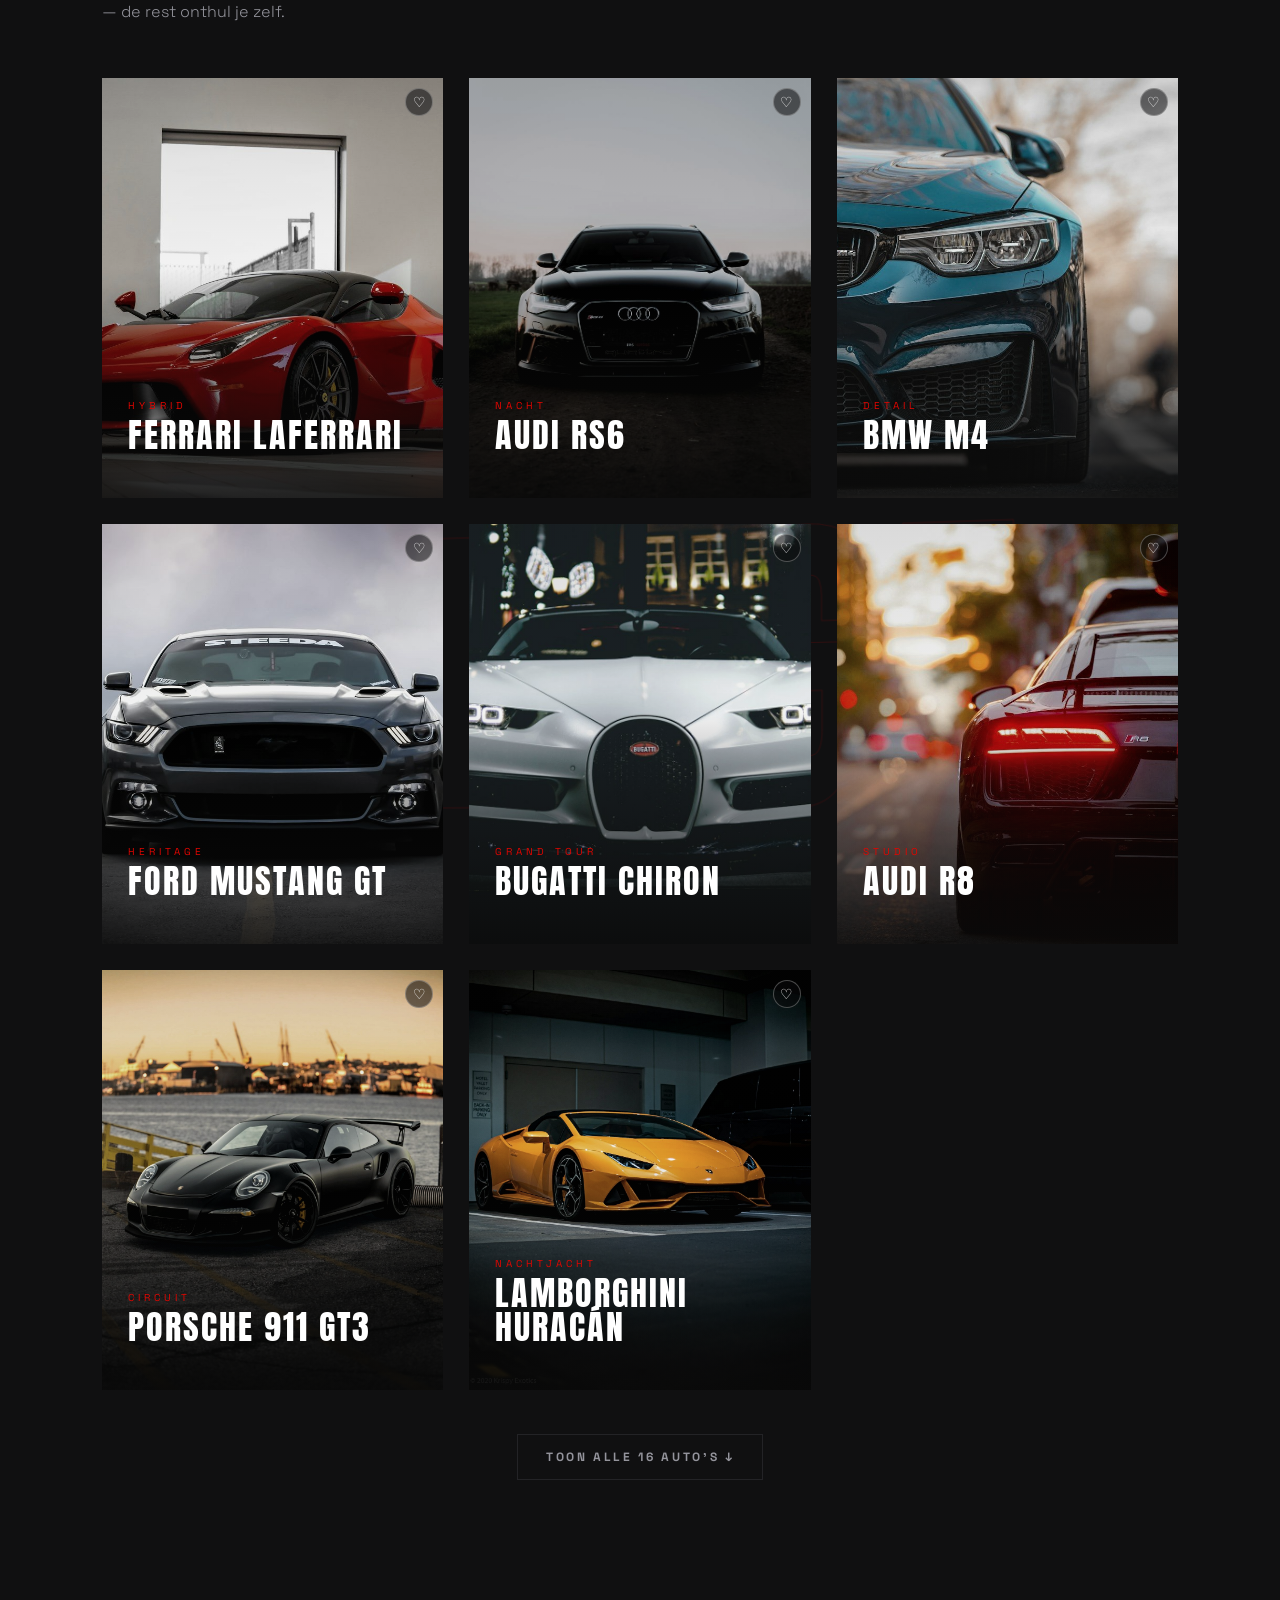
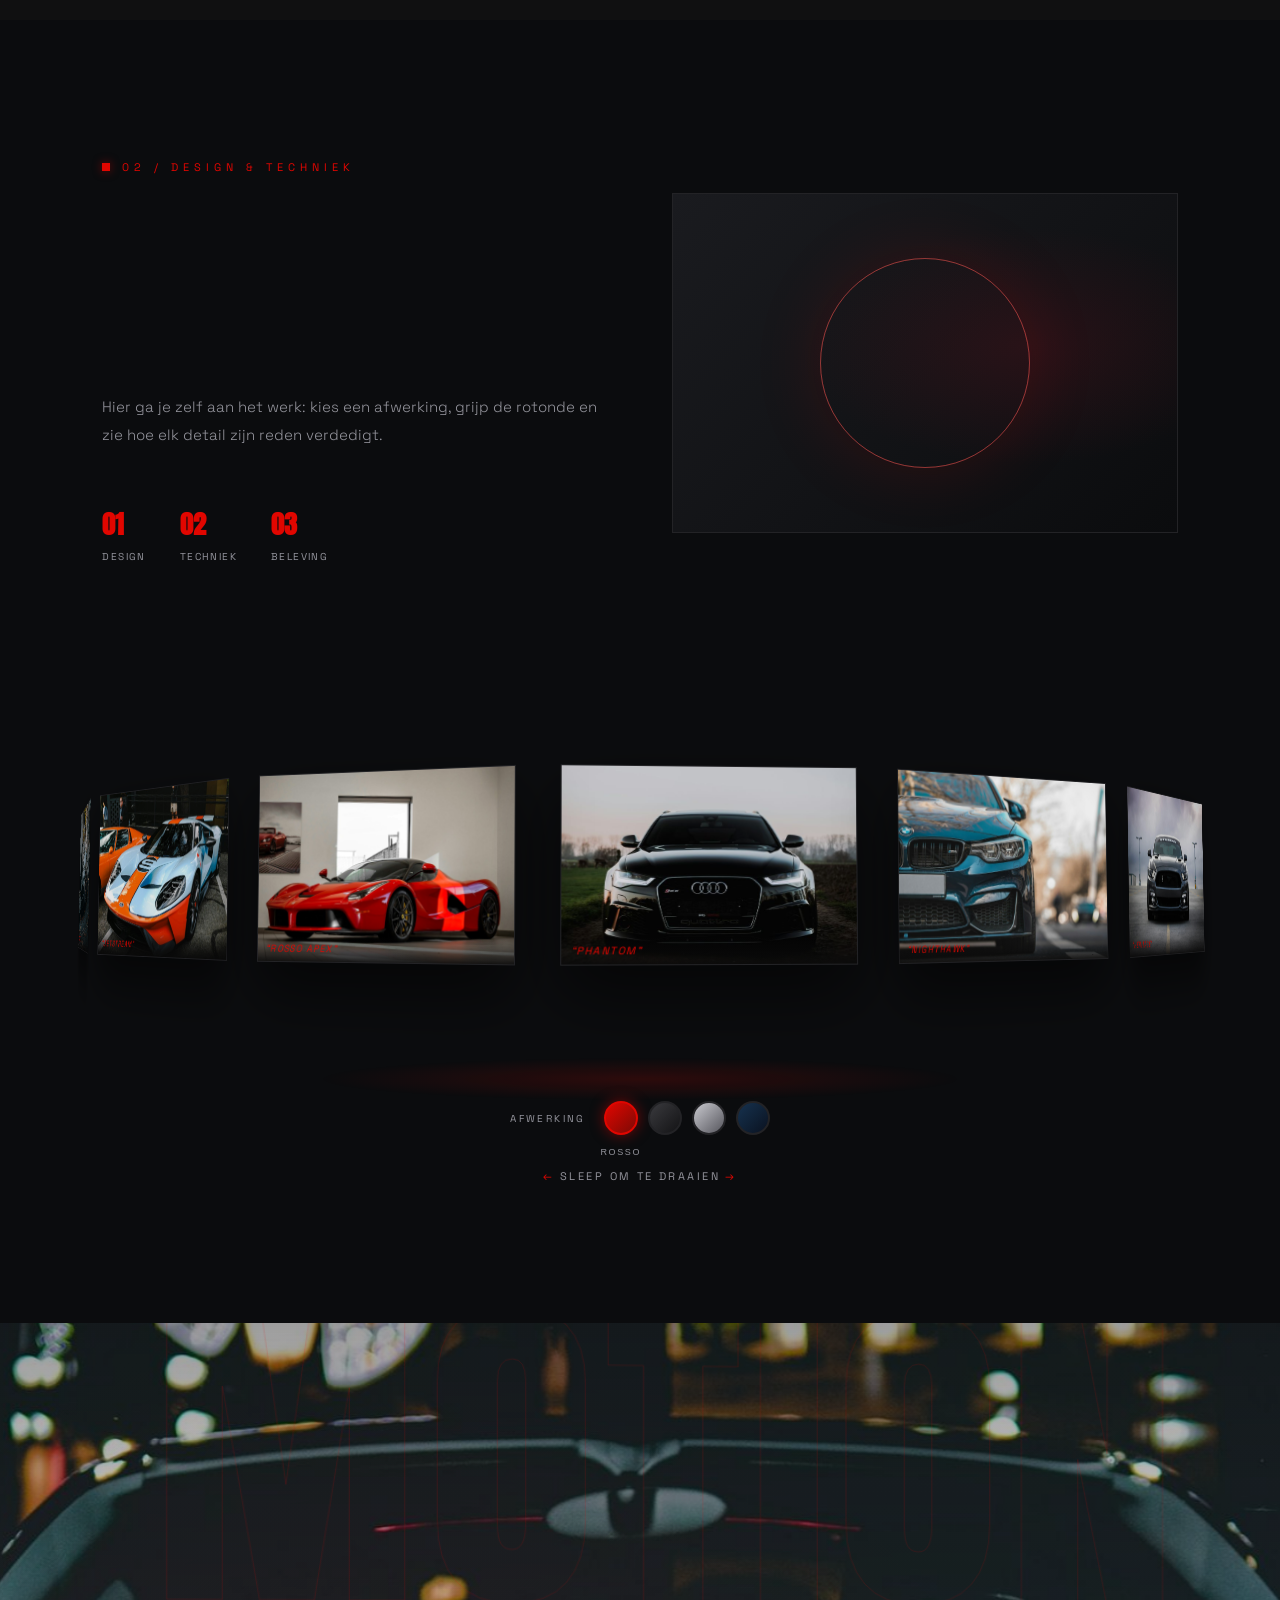
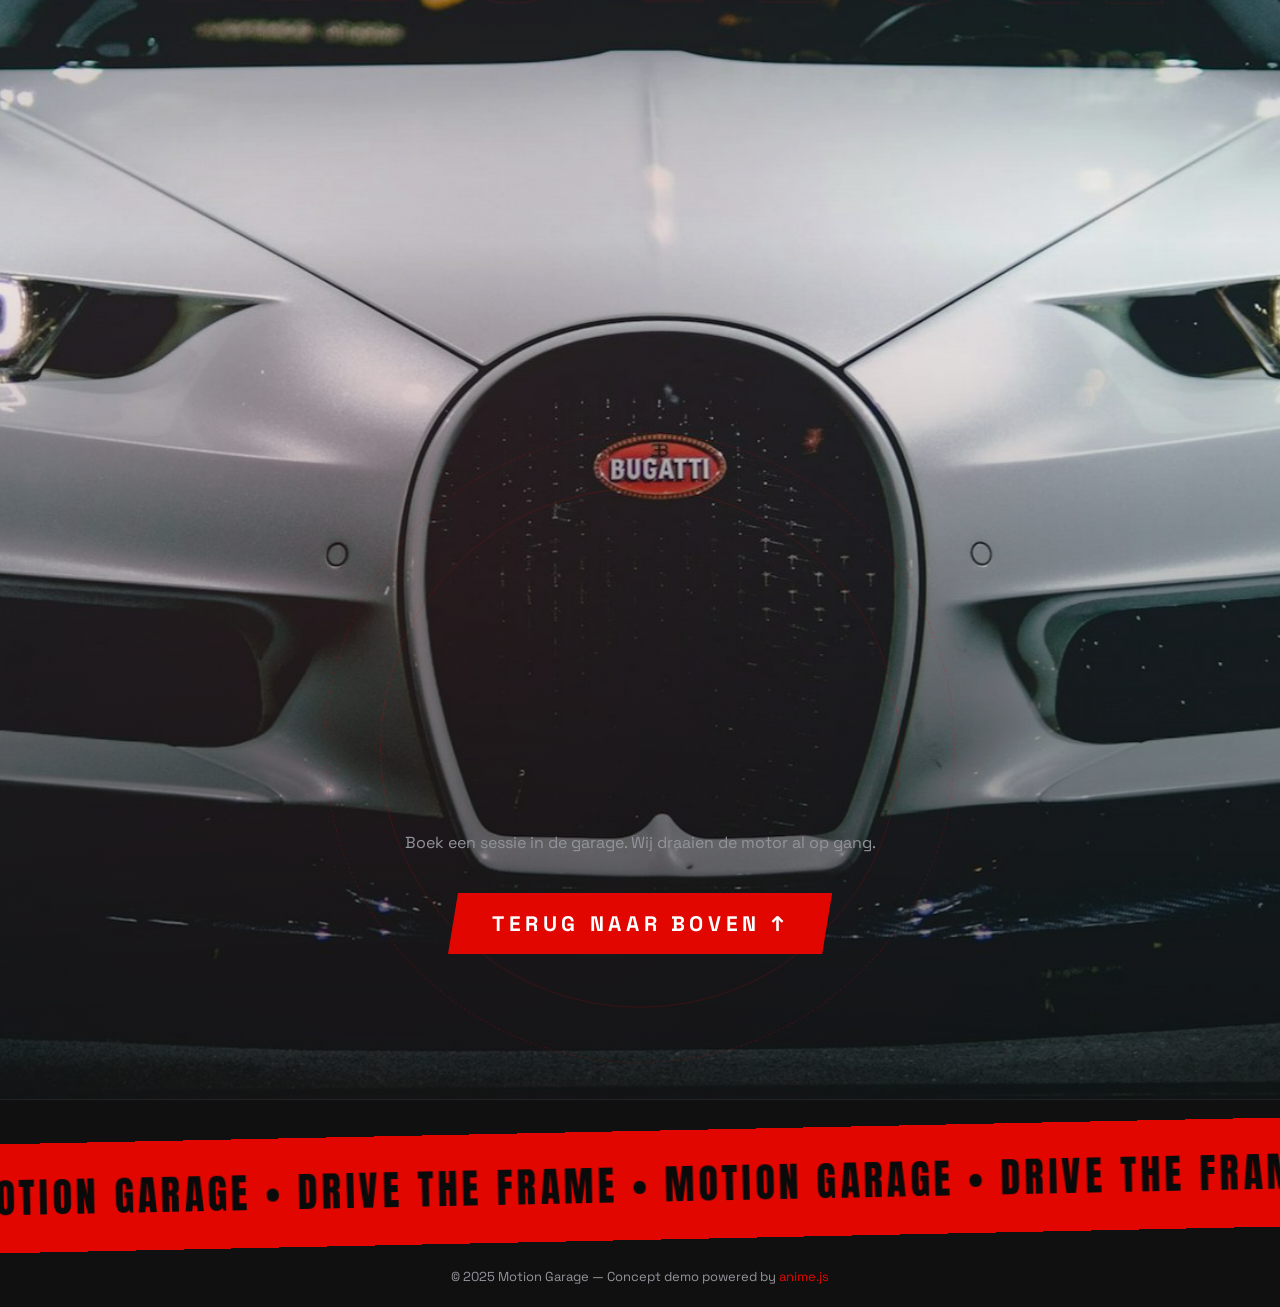
==== commit 8eccd7e2: "v49: MIDNIGHT verkeerspatroon echt willekeurig - strook random gekozen uit vrije (niet-in-gevarenzon" ====
--- a/index.html
+++ b/index.html
@@ -78,7 +78,7 @@
   <link rel="preconnect" href="https://fonts.googleapis.com" />
   <link rel="preconnect" href="https://fonts.gstatic.com" crossorigin />
   <link href="https://fonts.googleapis.com/css2?family=Anton&family=Space+Grotesk:wght@300;400;500;700&display=swap" rel="stylesheet" />
-  <link rel="stylesheet" href="css/style.css?v=48" />
+  <link rel="stylesheet" href="css/style.css?v=49" />
   <link rel="stylesheet" href="css/arcade-enhanced.css?v=27" />
 </head>
 <body>
@@ -408,7 +408,7 @@
   </footer>
 
   <script src="https://cdn.jsdelivr.net/npm/animejs@3.2.2/lib/anime.min.js"></script>
-  <script src="js/main.js?v=48"></script>
+  <script src="js/main.js?v=49"></script>
   <script src="js/launch-car.js?v=1"></script>
   <script src="js/performance-wow.js?v=26"></script>
 </body>
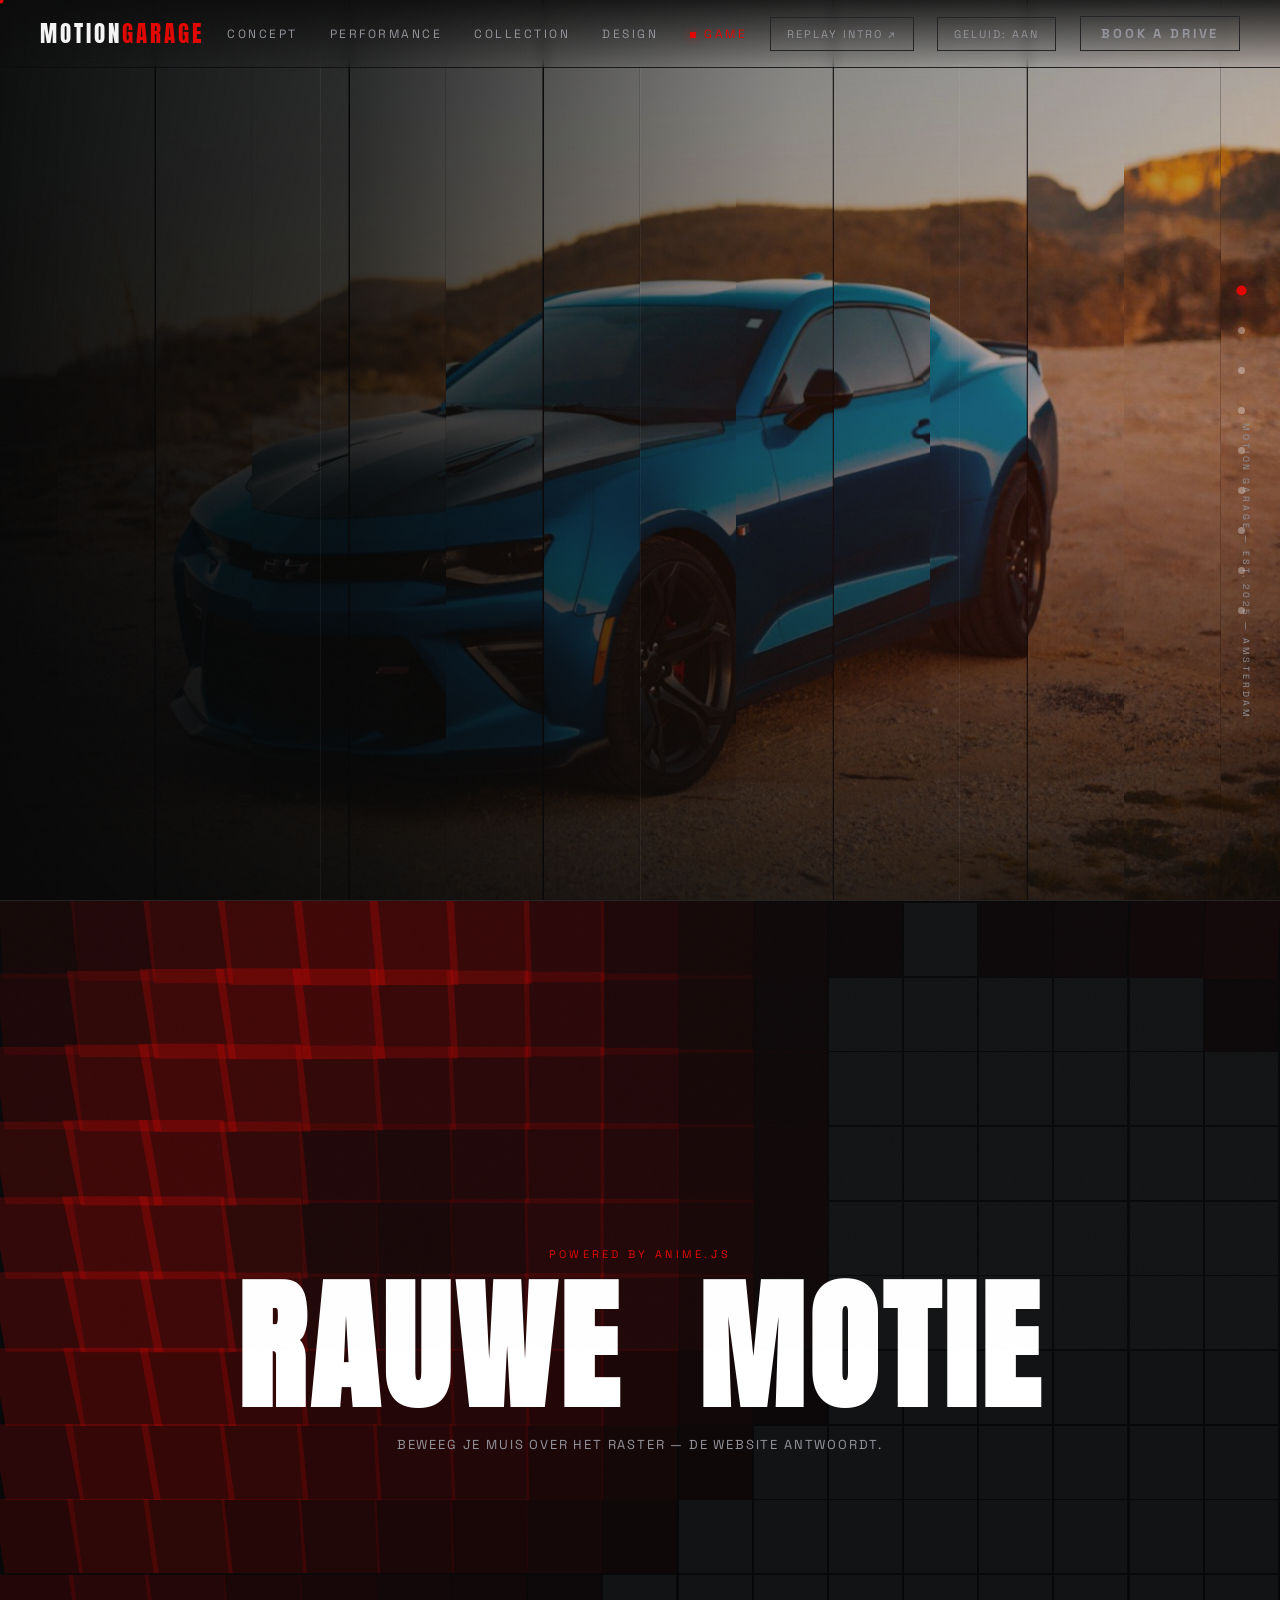
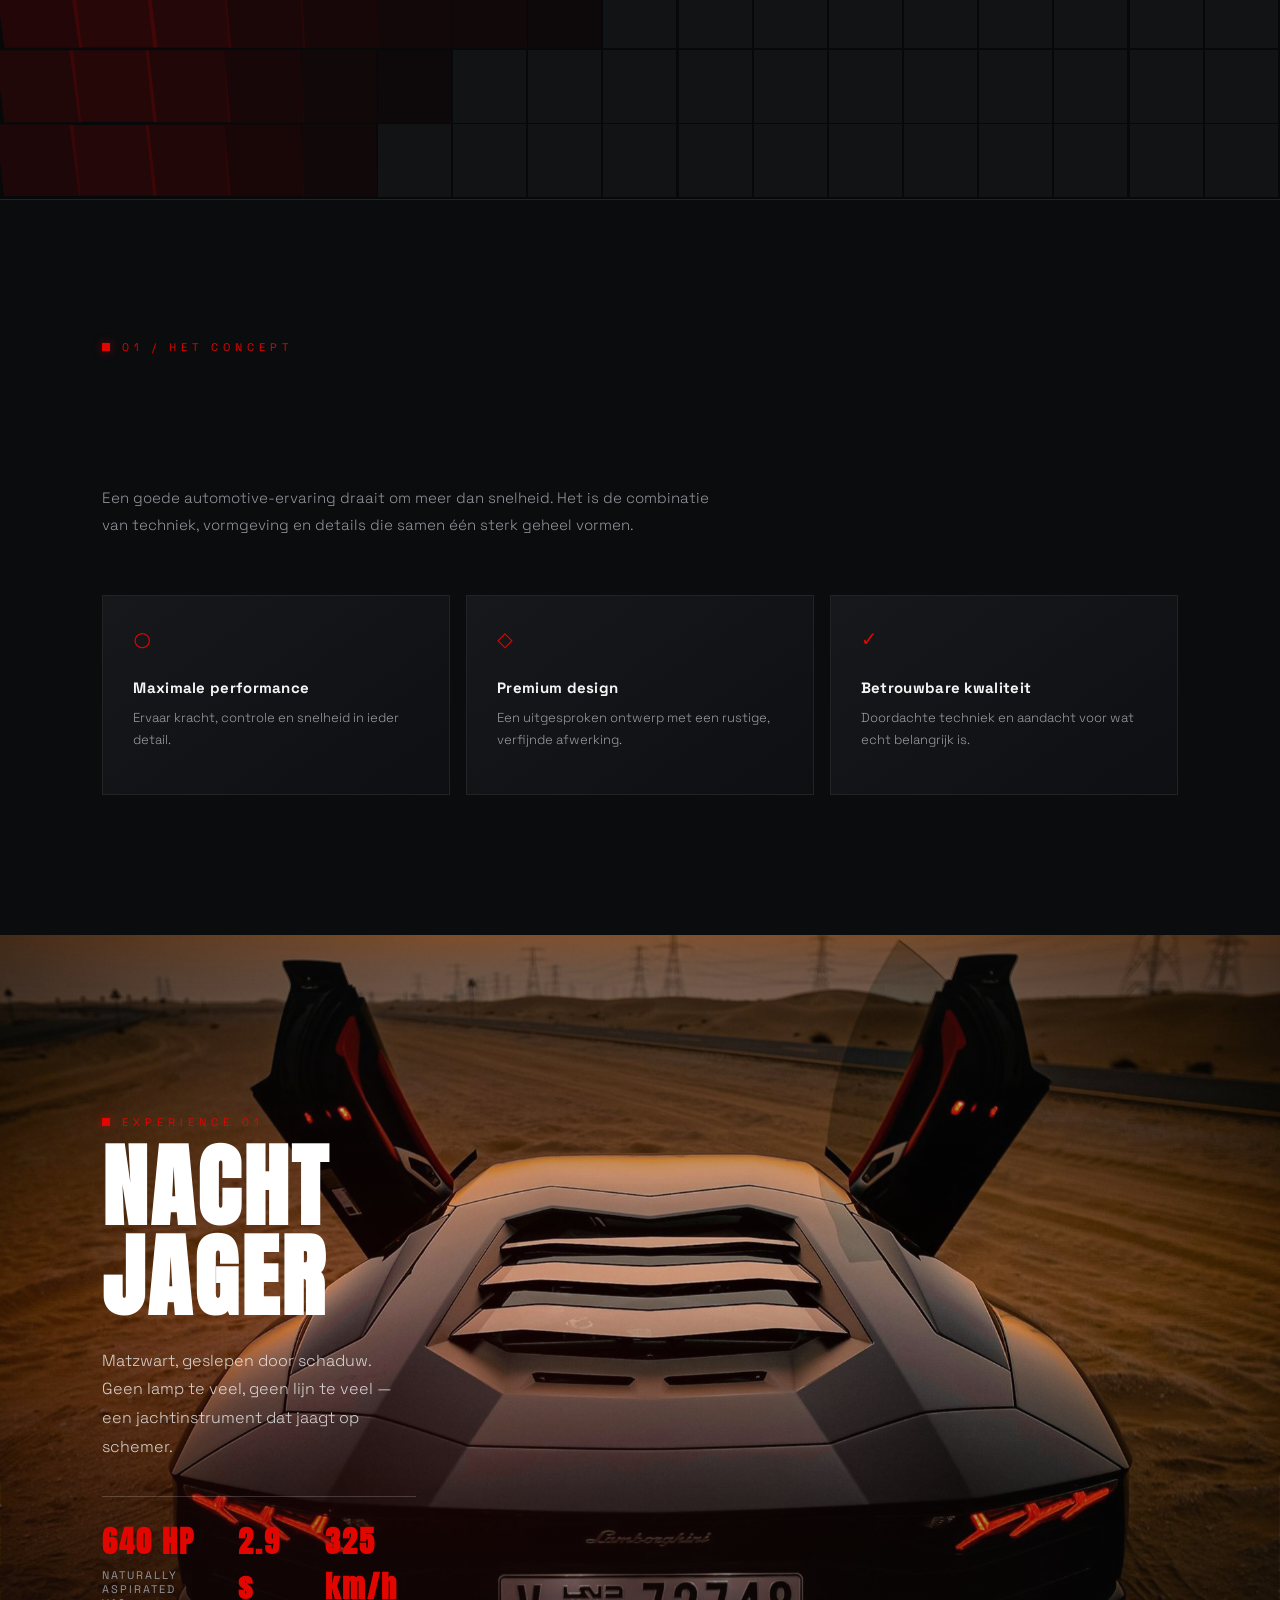
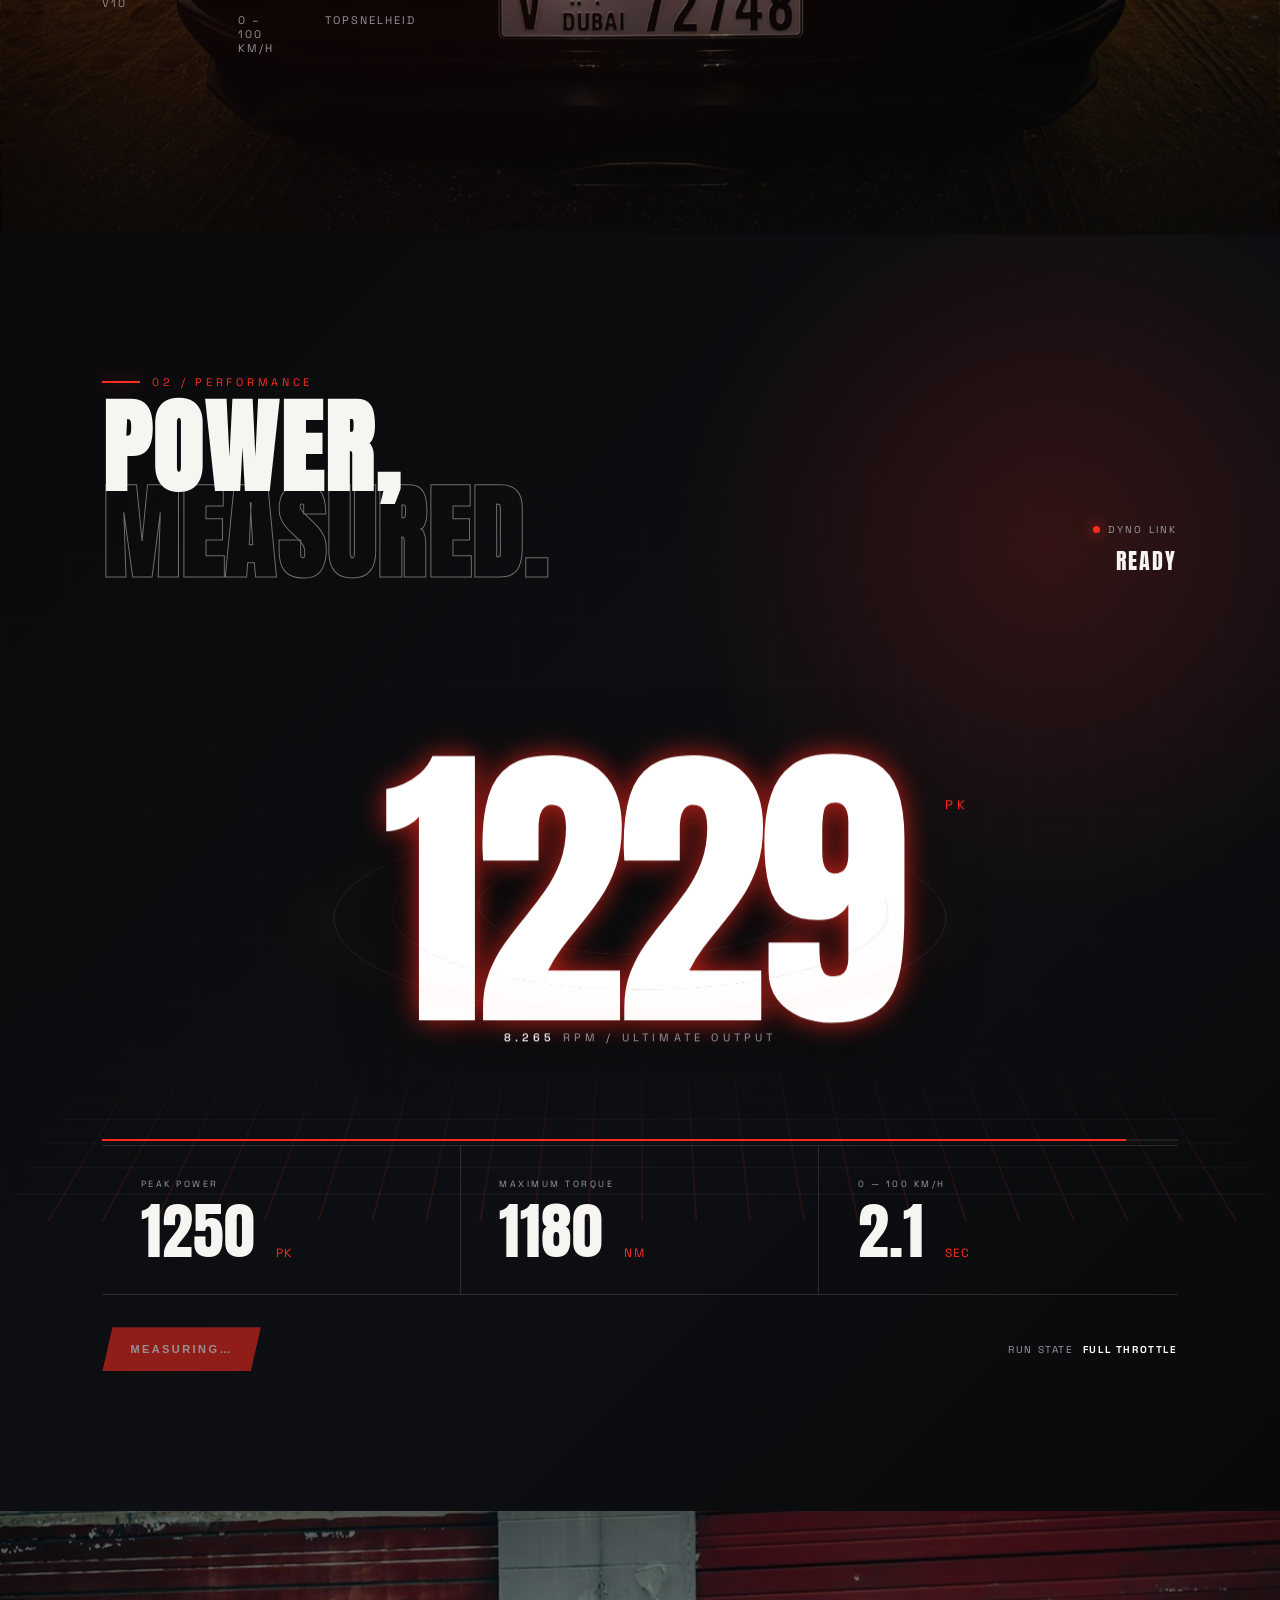
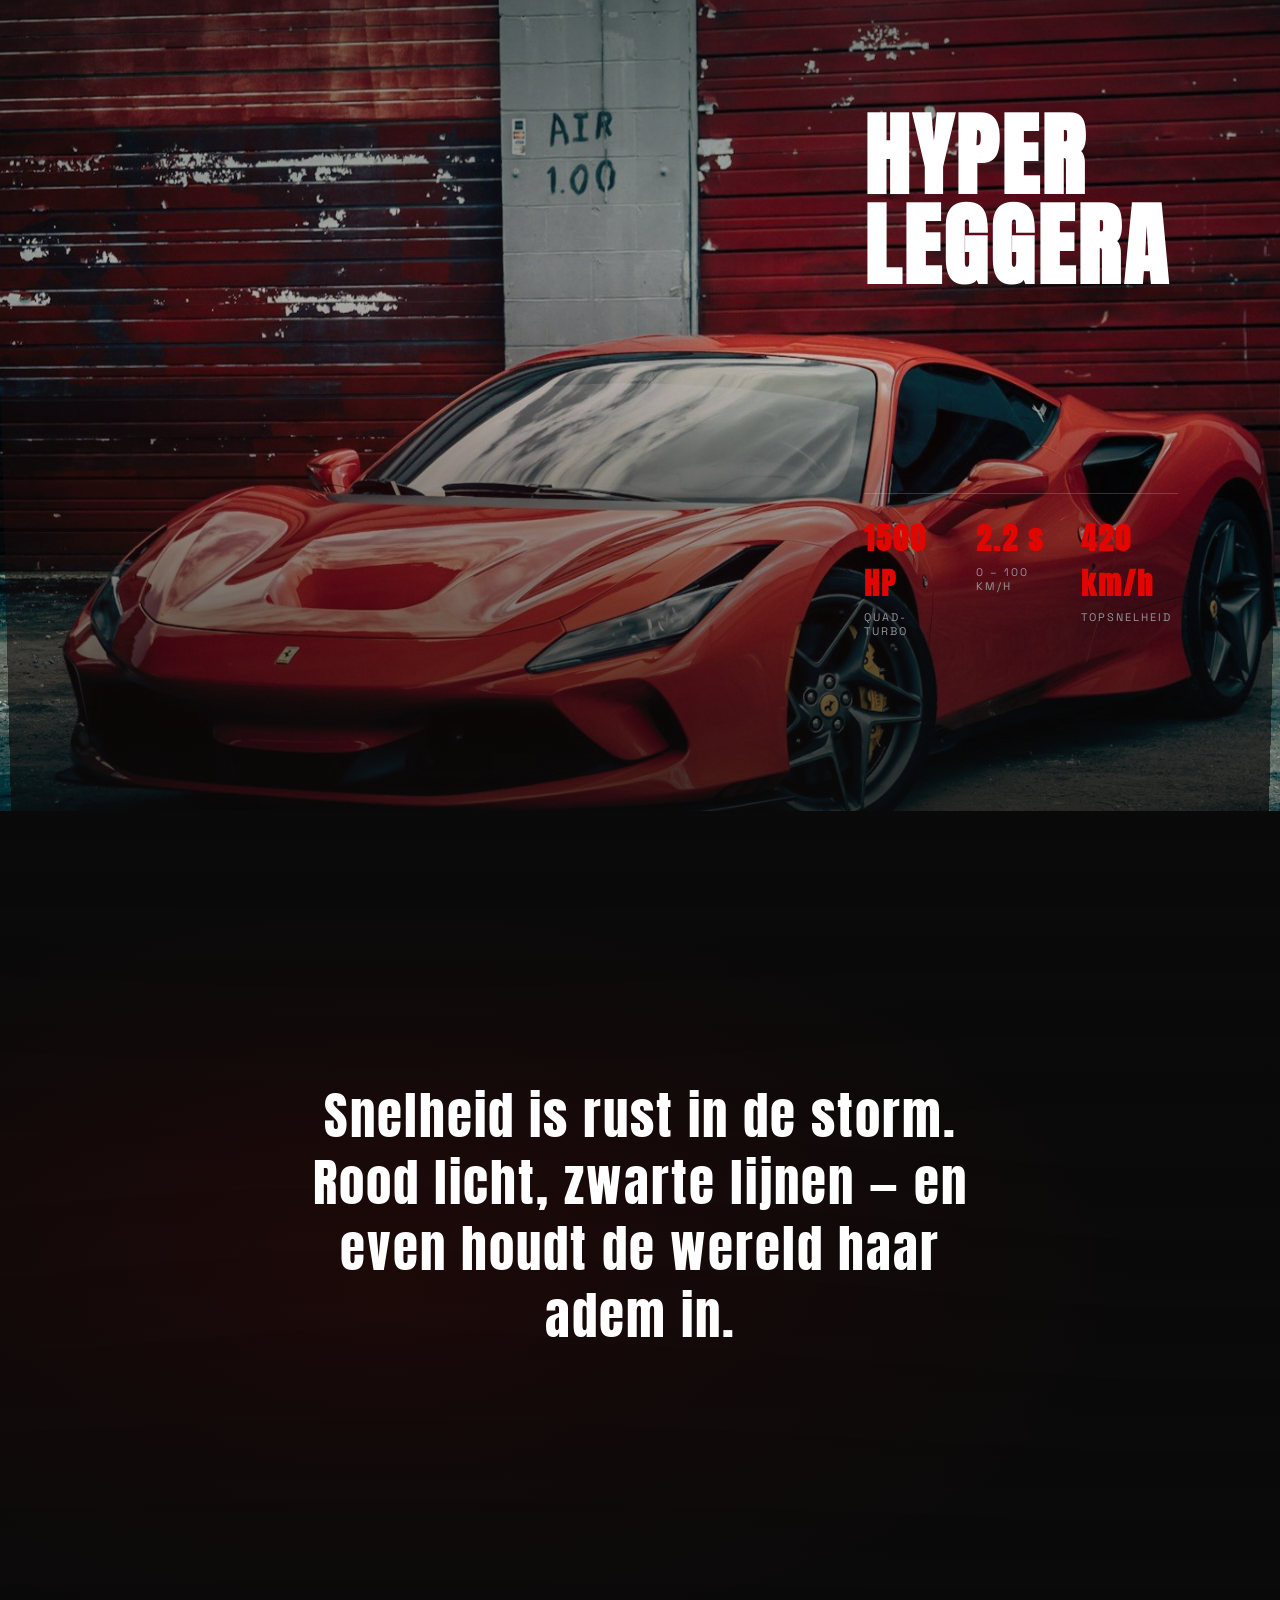
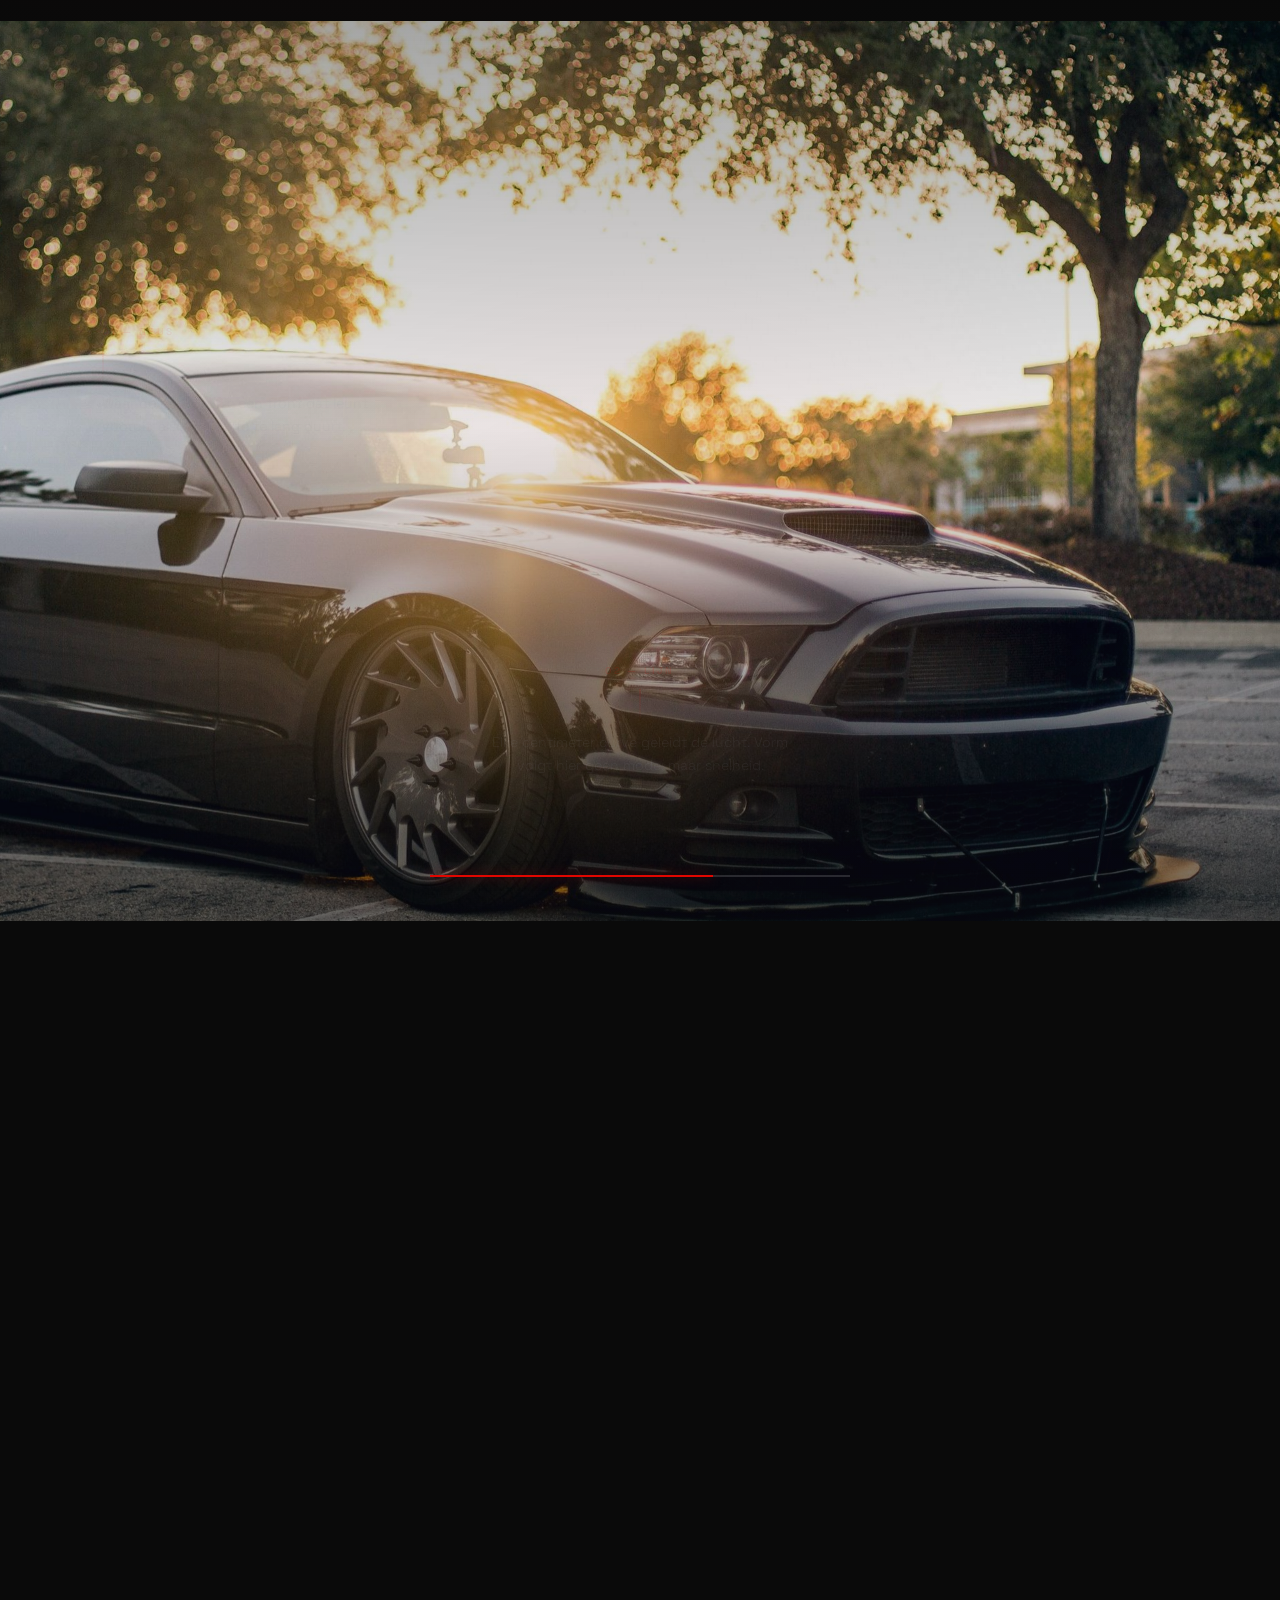
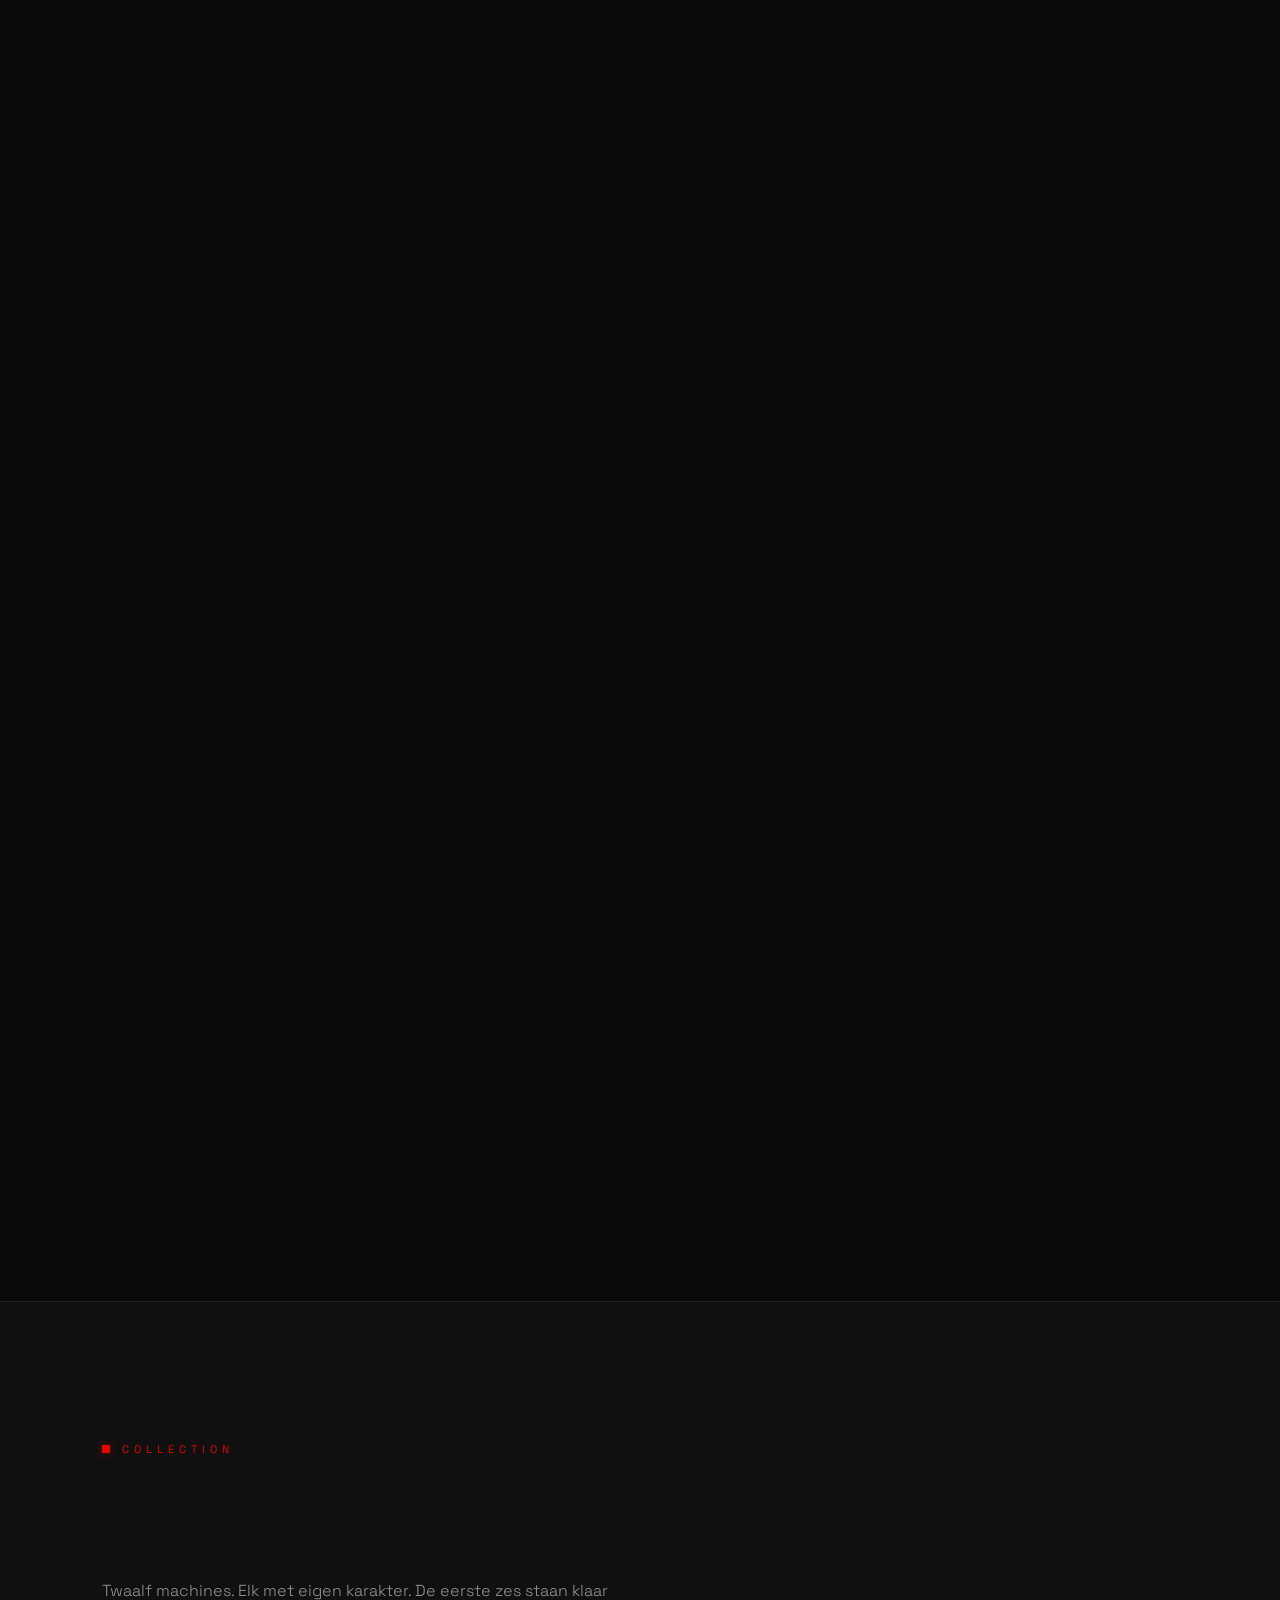
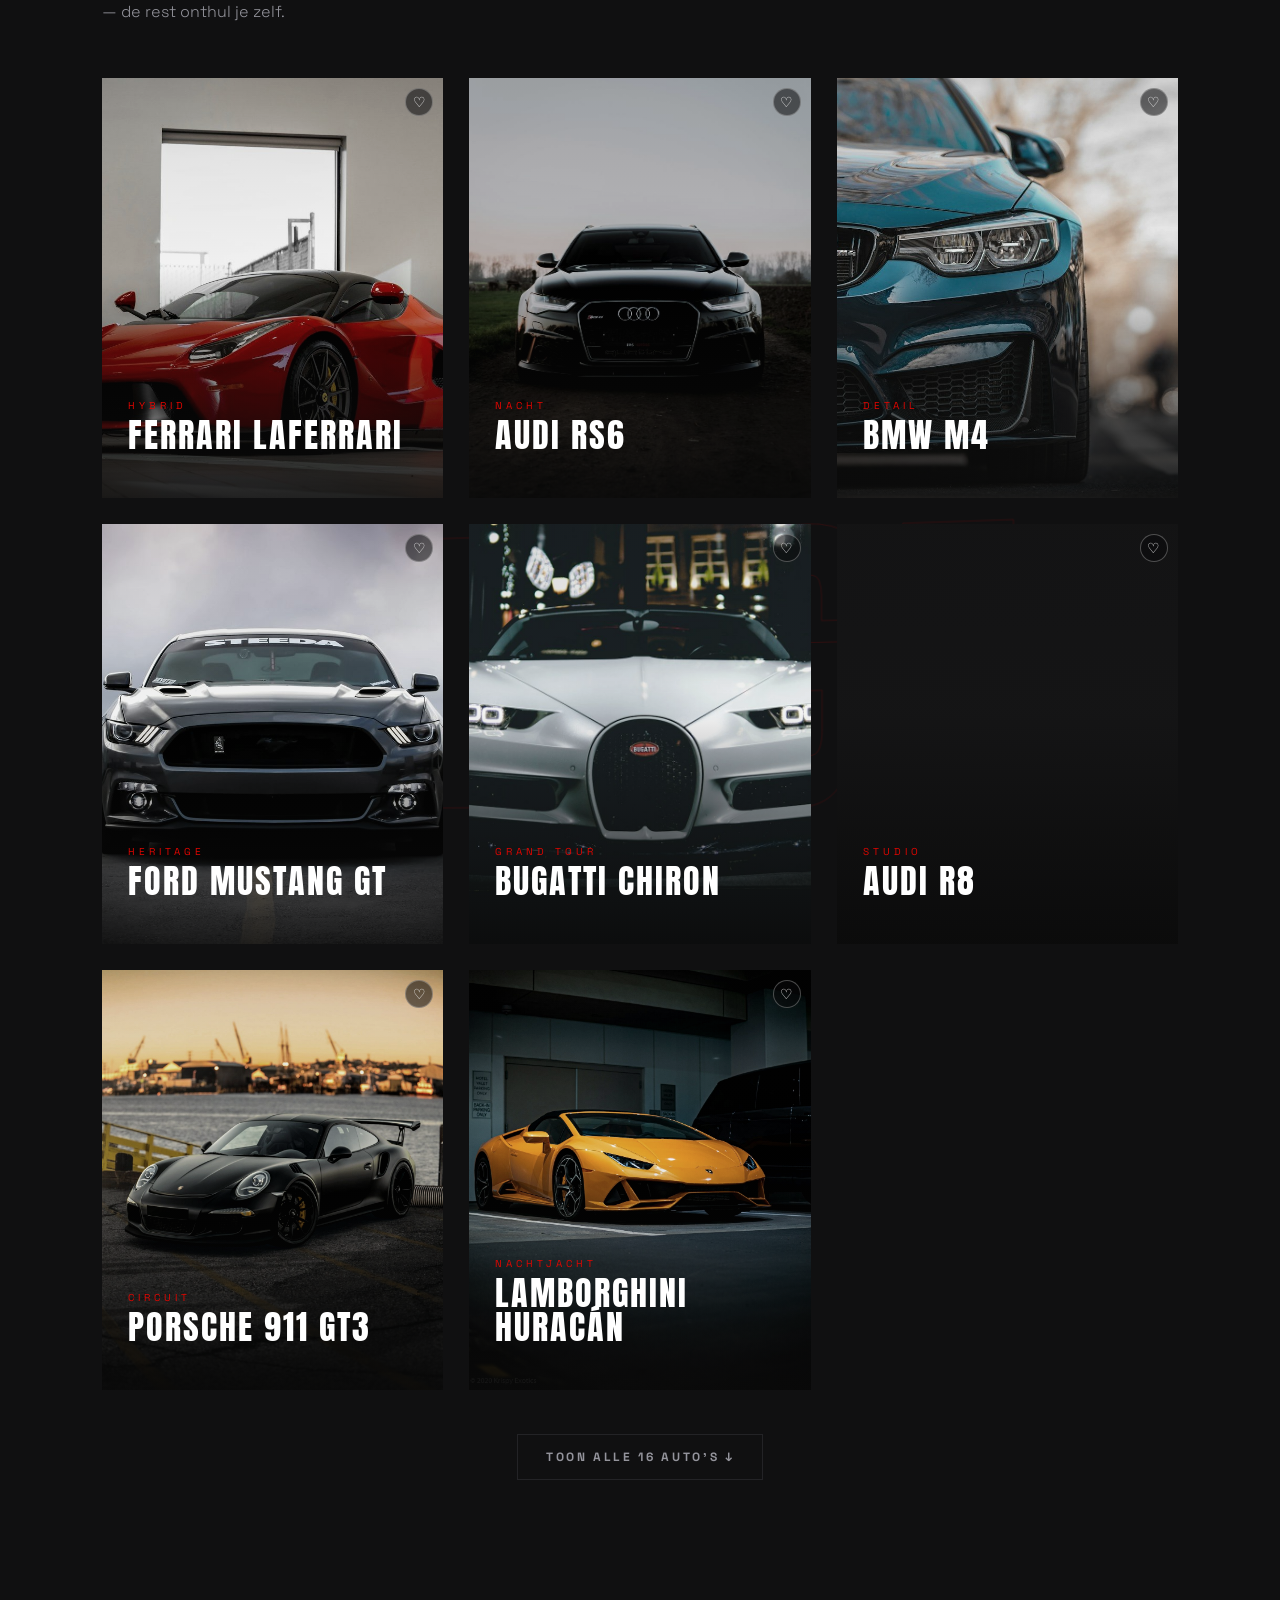
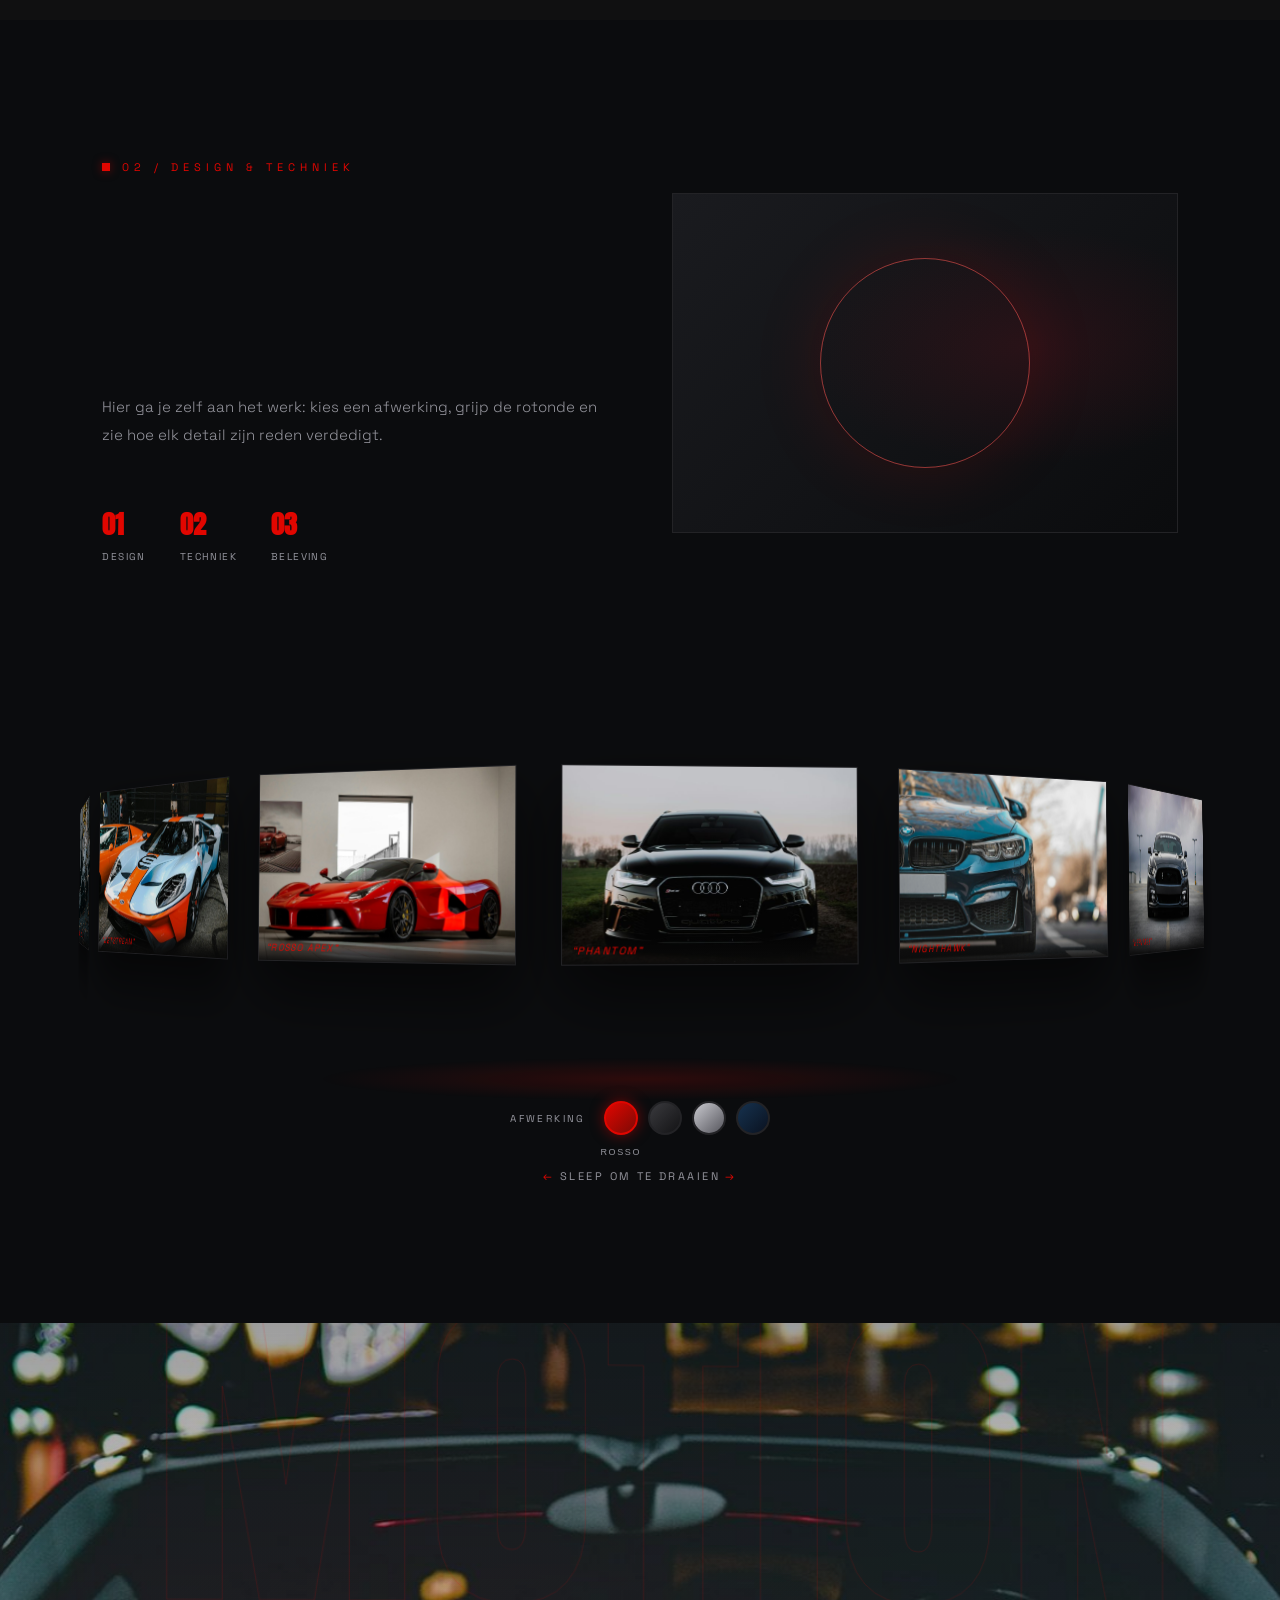
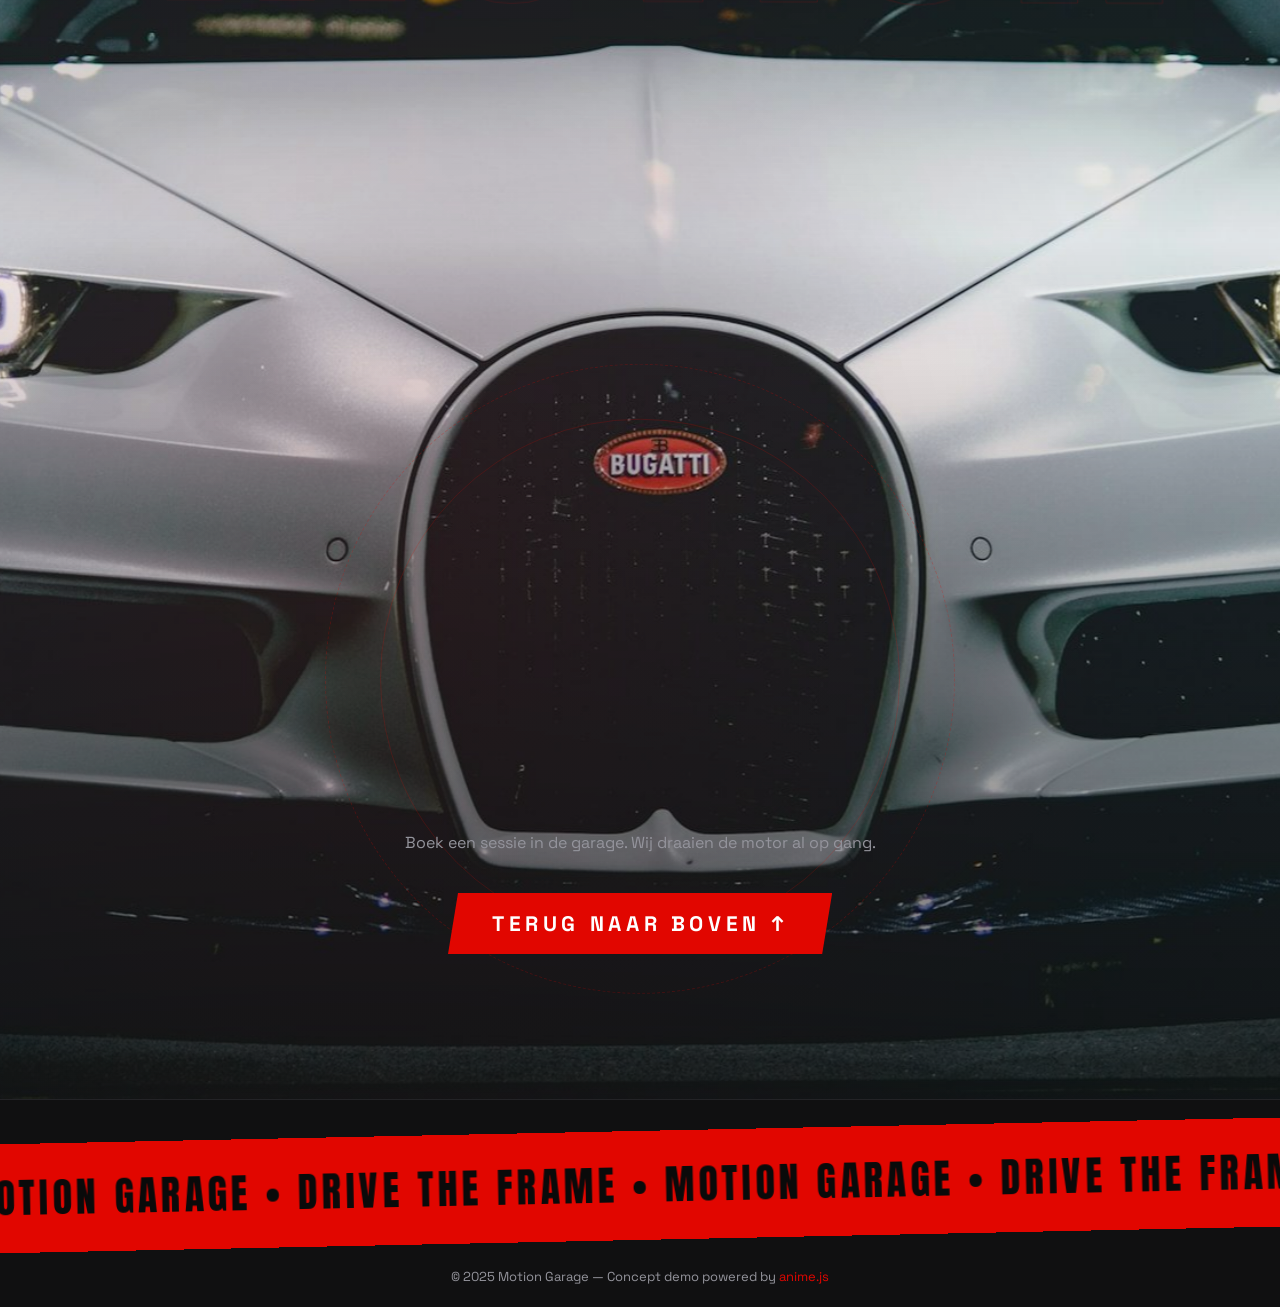
==== commit cd0bb812: "v50: Dyno 2.0 - live meettrace over de karakteristiek, rood piek-marker, turbo-boost-balk, turbo-whi" ====
--- a/index.html
+++ b/index.html
@@ -78,7 +78,7 @@
   <link rel="preconnect" href="https://fonts.googleapis.com" />
   <link rel="preconnect" href="https://fonts.gstatic.com" crossorigin />
   <link href="https://fonts.googleapis.com/css2?family=Anton&family=Space+Grotesk:wght@300;400;500;700&display=swap" rel="stylesheet" />
-  <link rel="stylesheet" href="css/style.css?v=49" />
+  <link rel="stylesheet" href="css/style.css?v=50" />
   <link rel="stylesheet" href="css/arcade-enhanced.css?v=27" />
 </head>
 <body>
@@ -408,7 +408,7 @@
   </footer>
 
   <script src="https://cdn.jsdelivr.net/npm/animejs@3.2.2/lib/anime.min.js"></script>
-  <script src="js/main.js?v=49"></script>
+  <script src="js/main.js?v=50"></script>
   <script src="js/launch-car.js?v=1"></script>
   <script src="js/performance-wow.js?v=26"></script>
 </body>
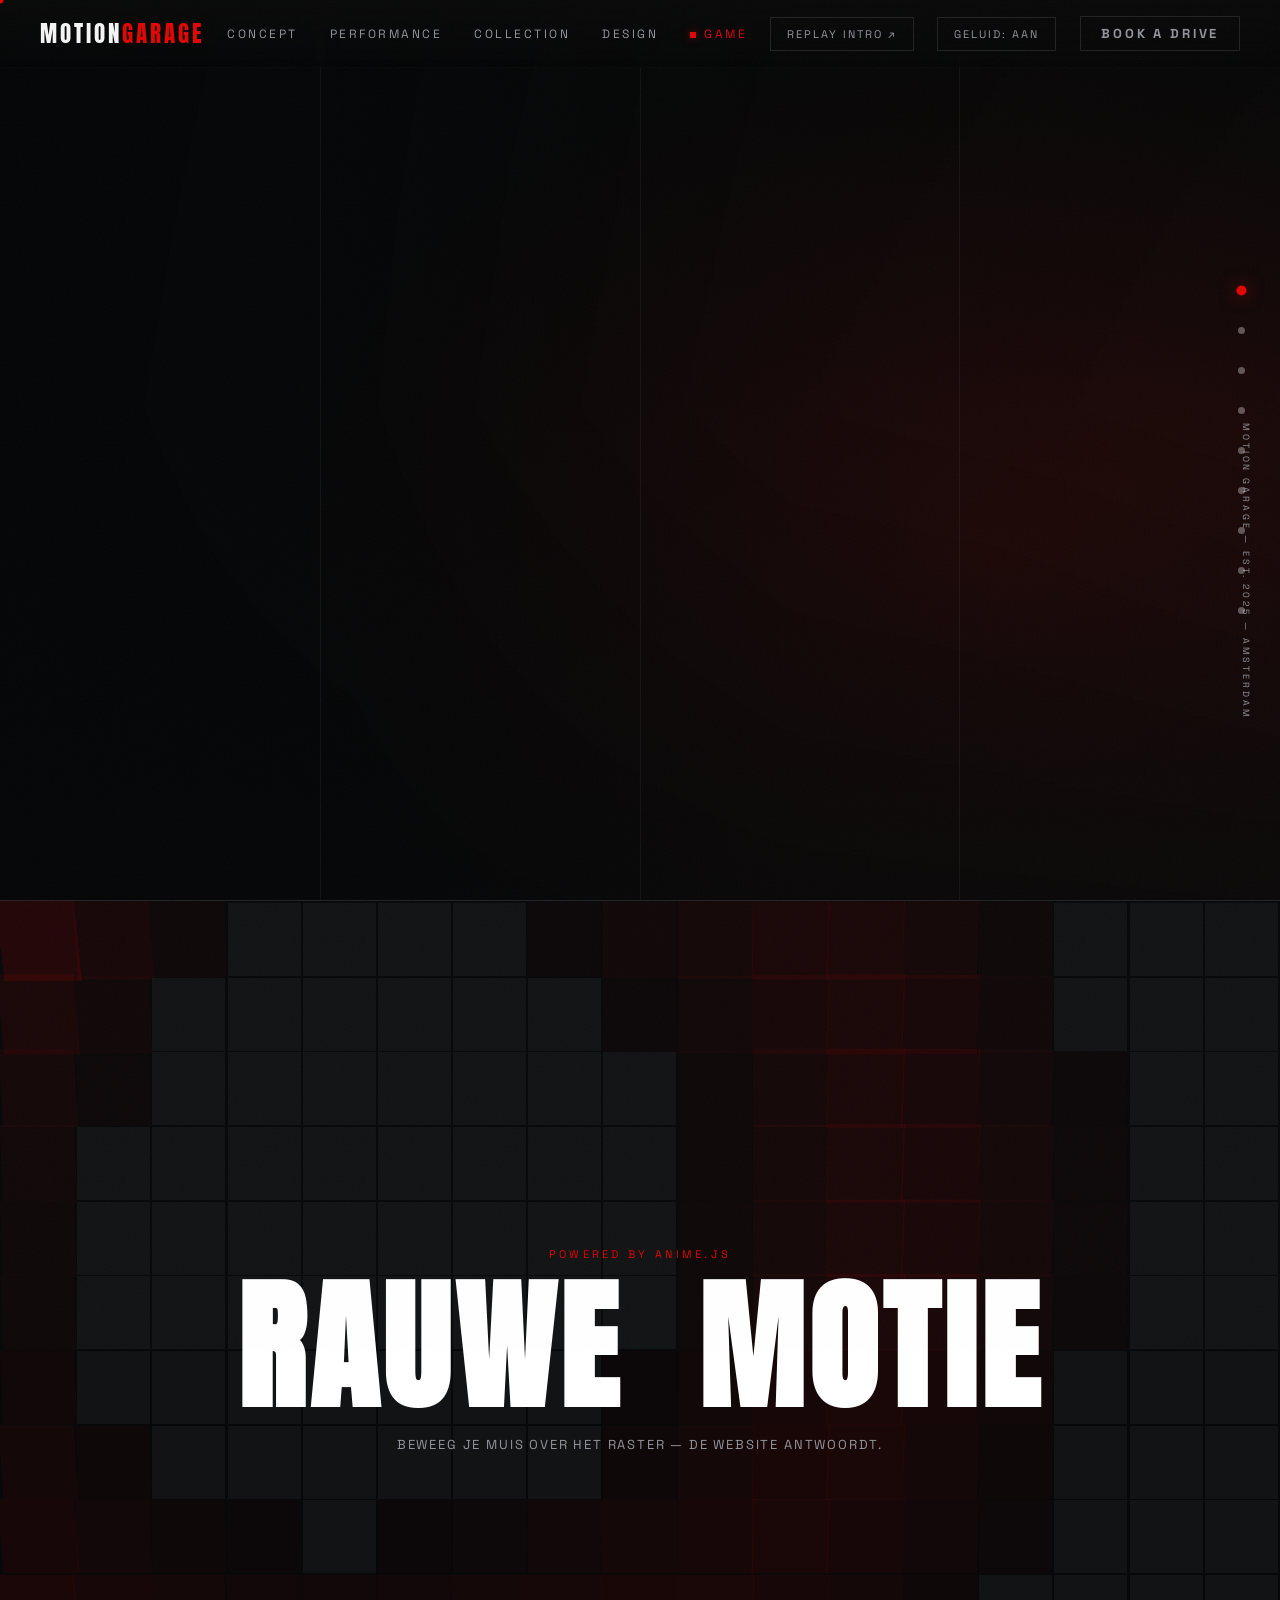
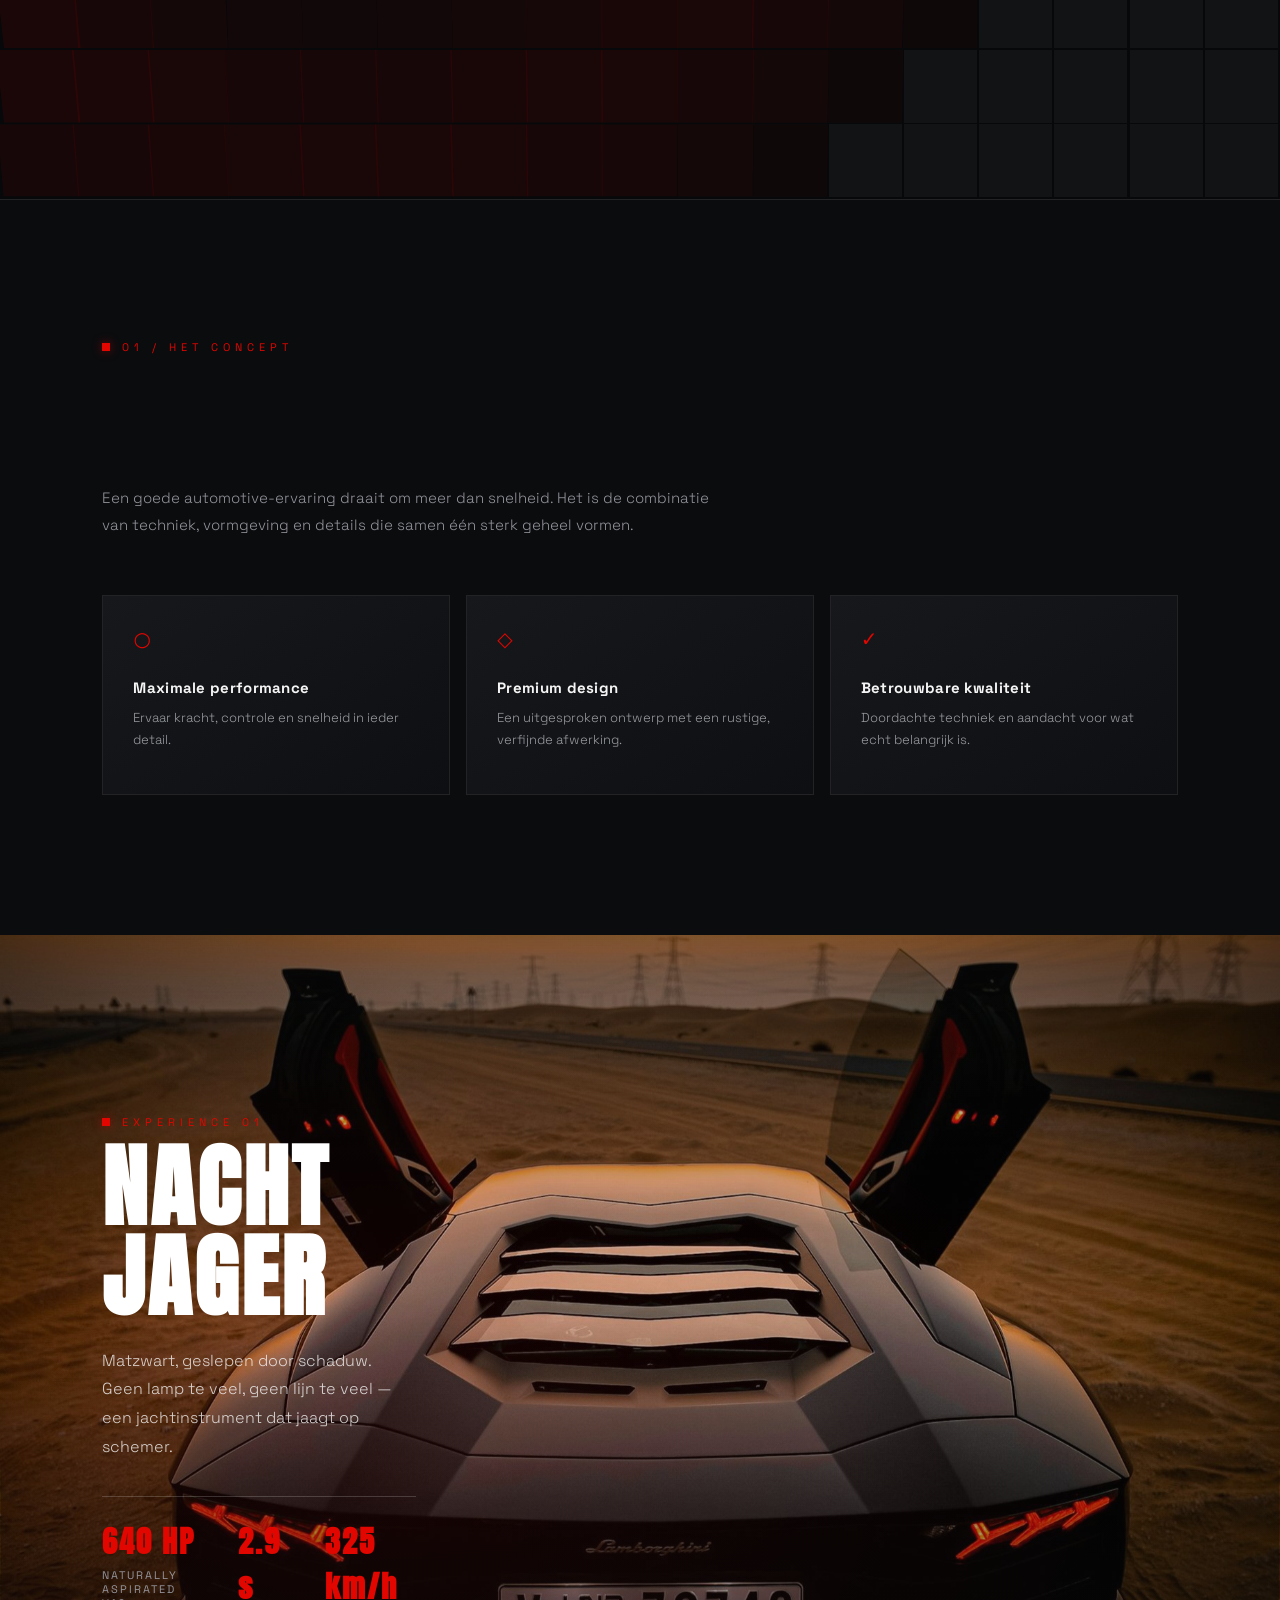
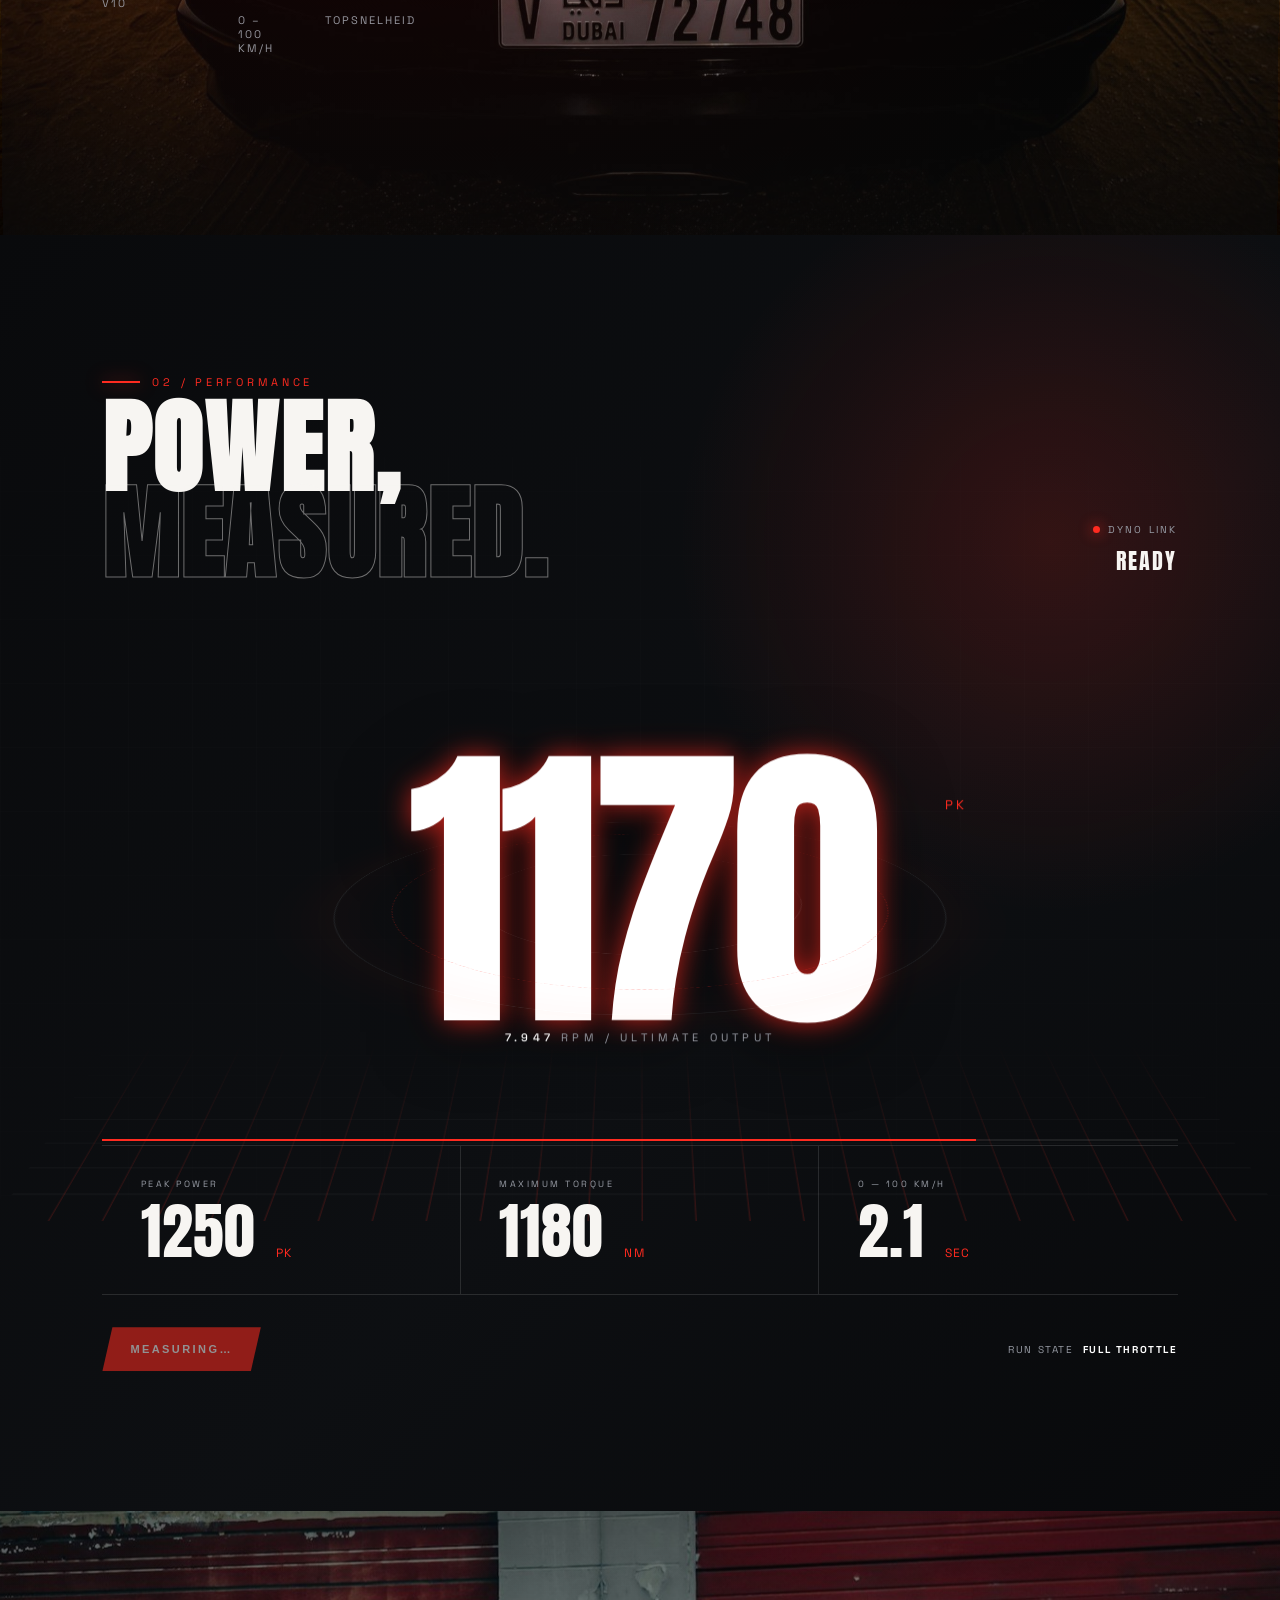
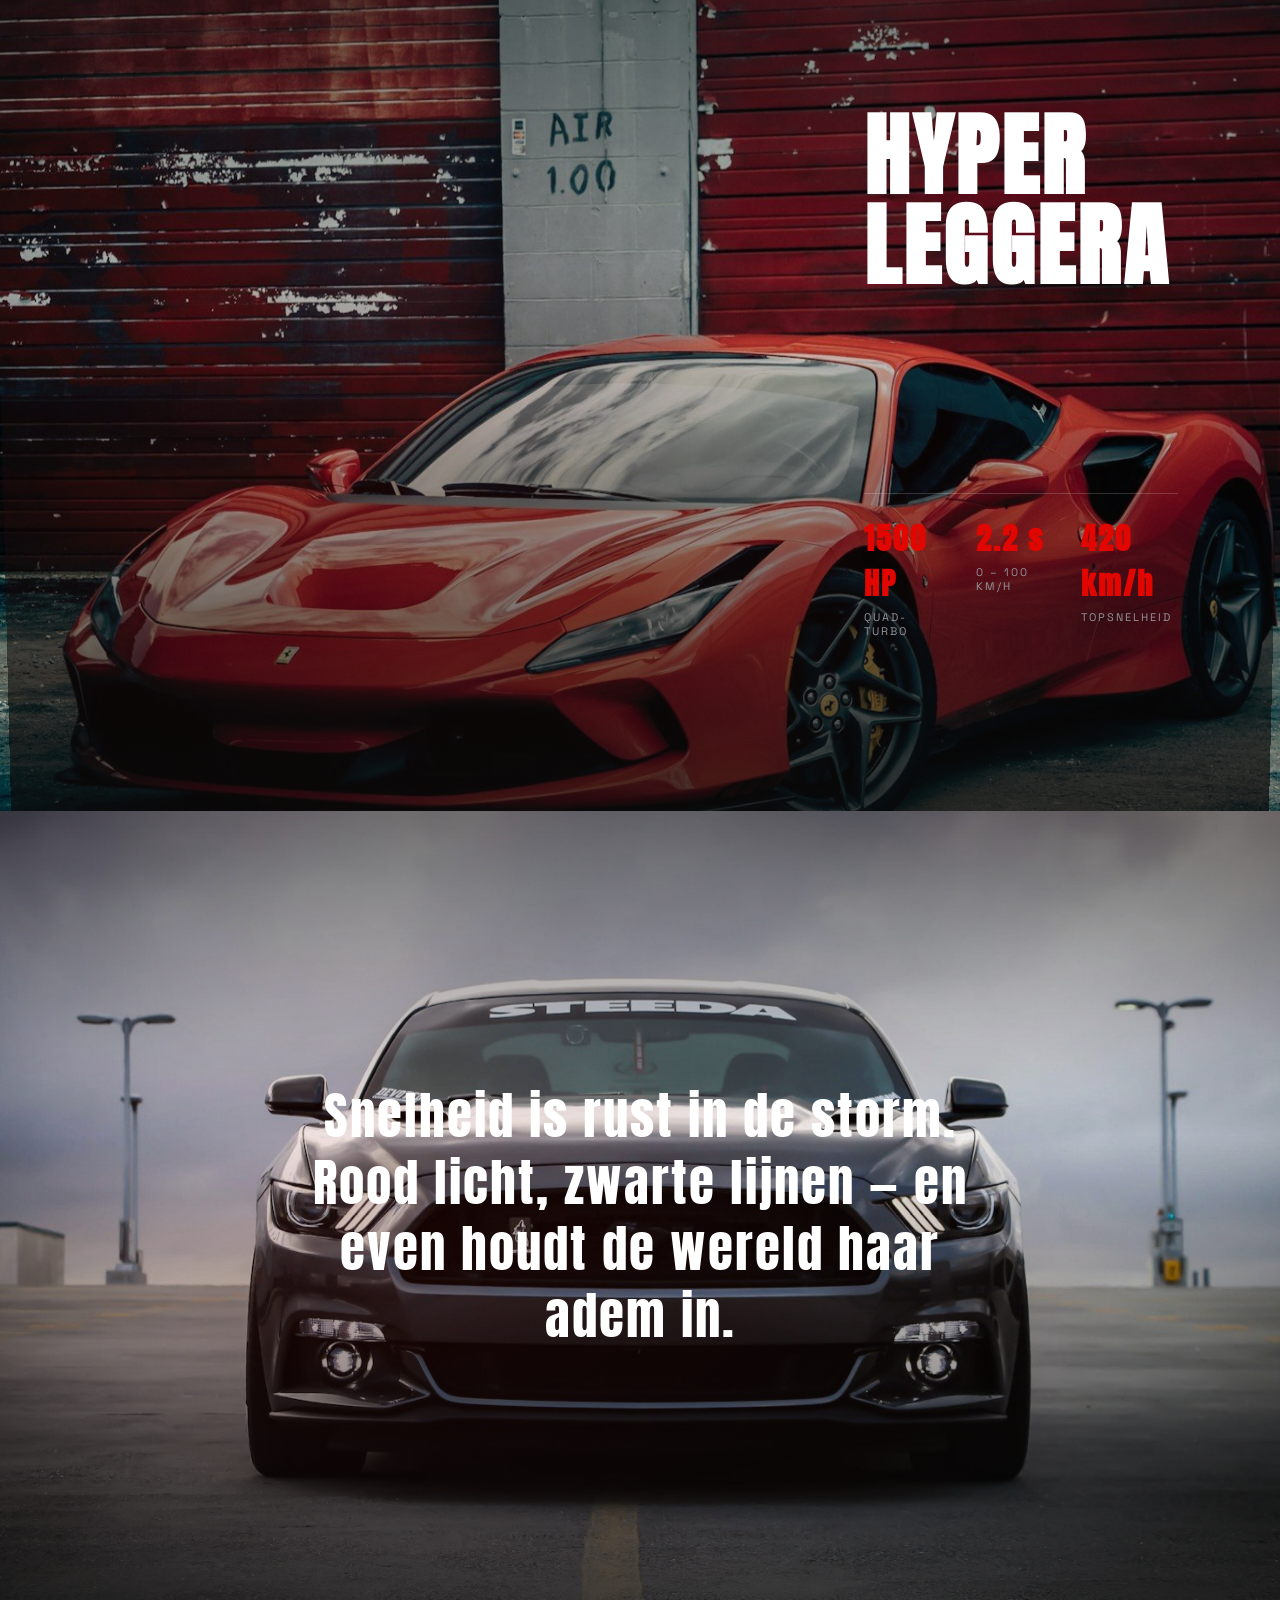
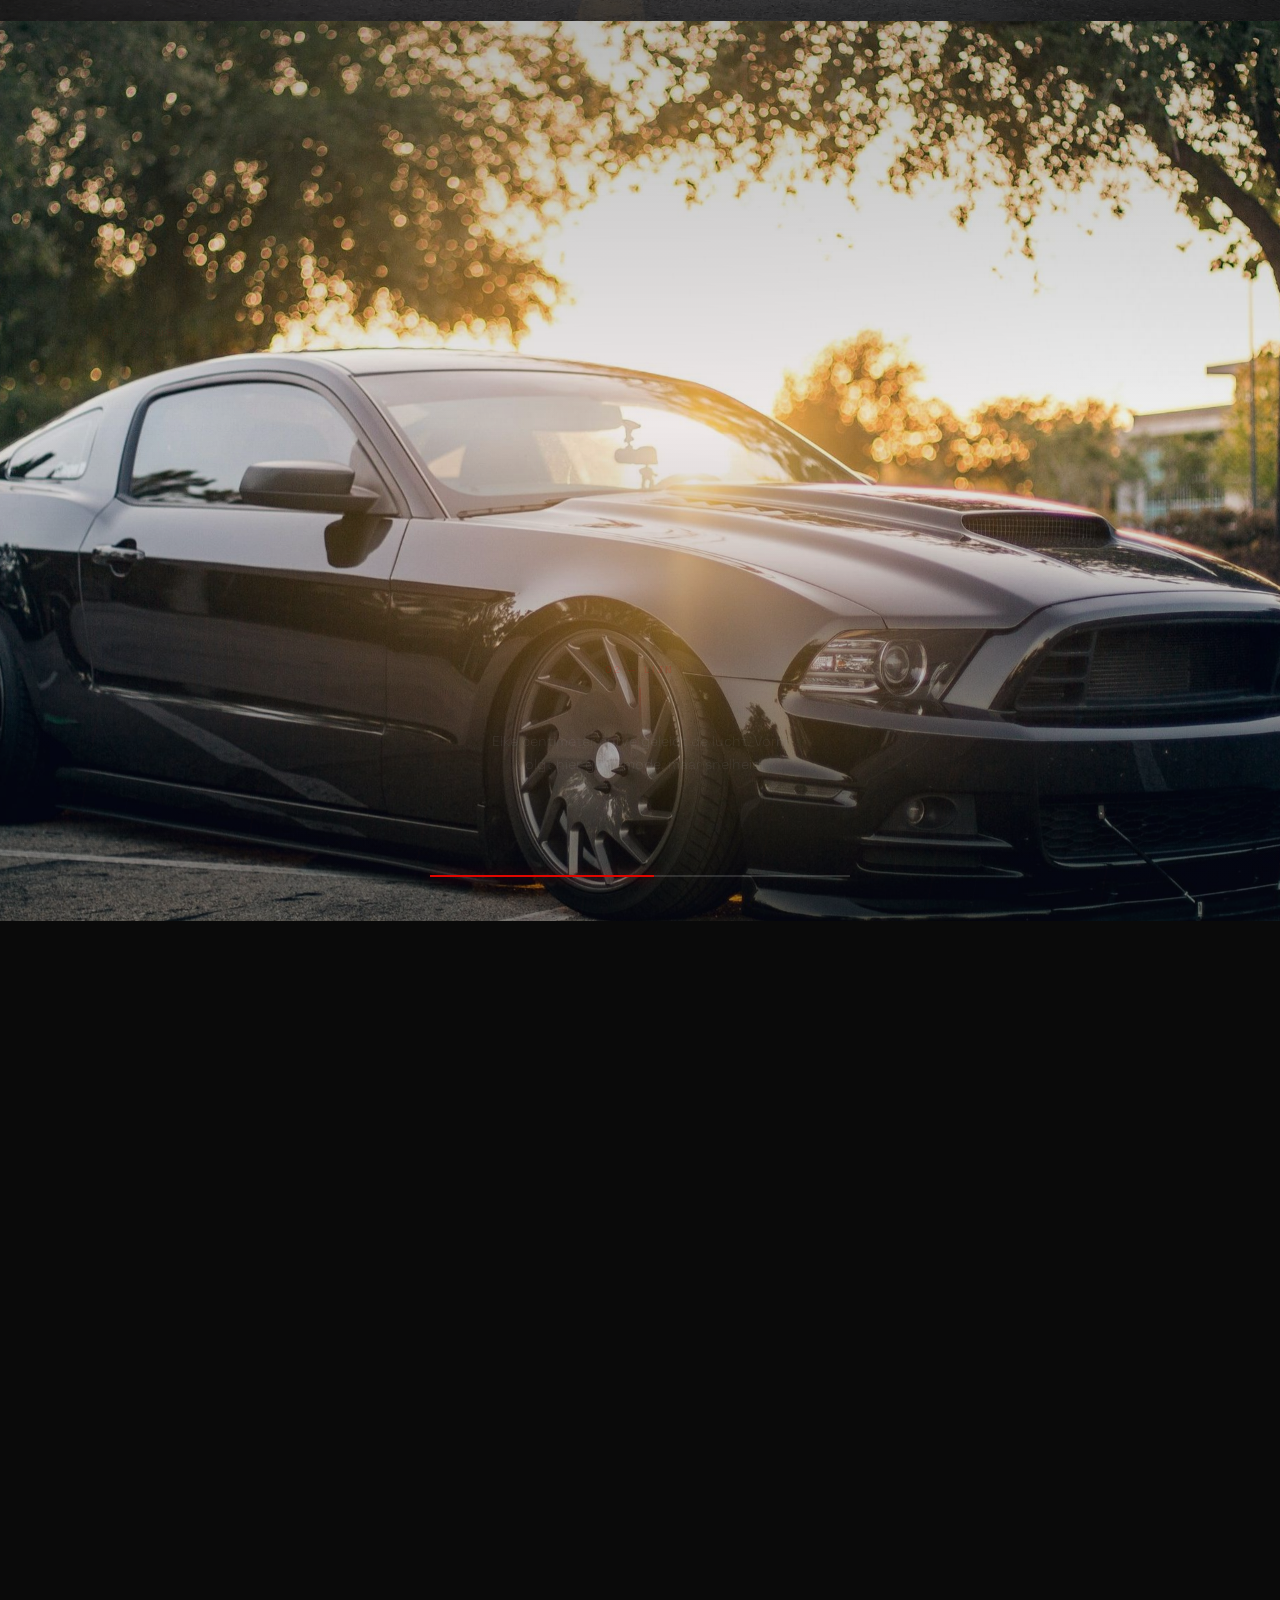
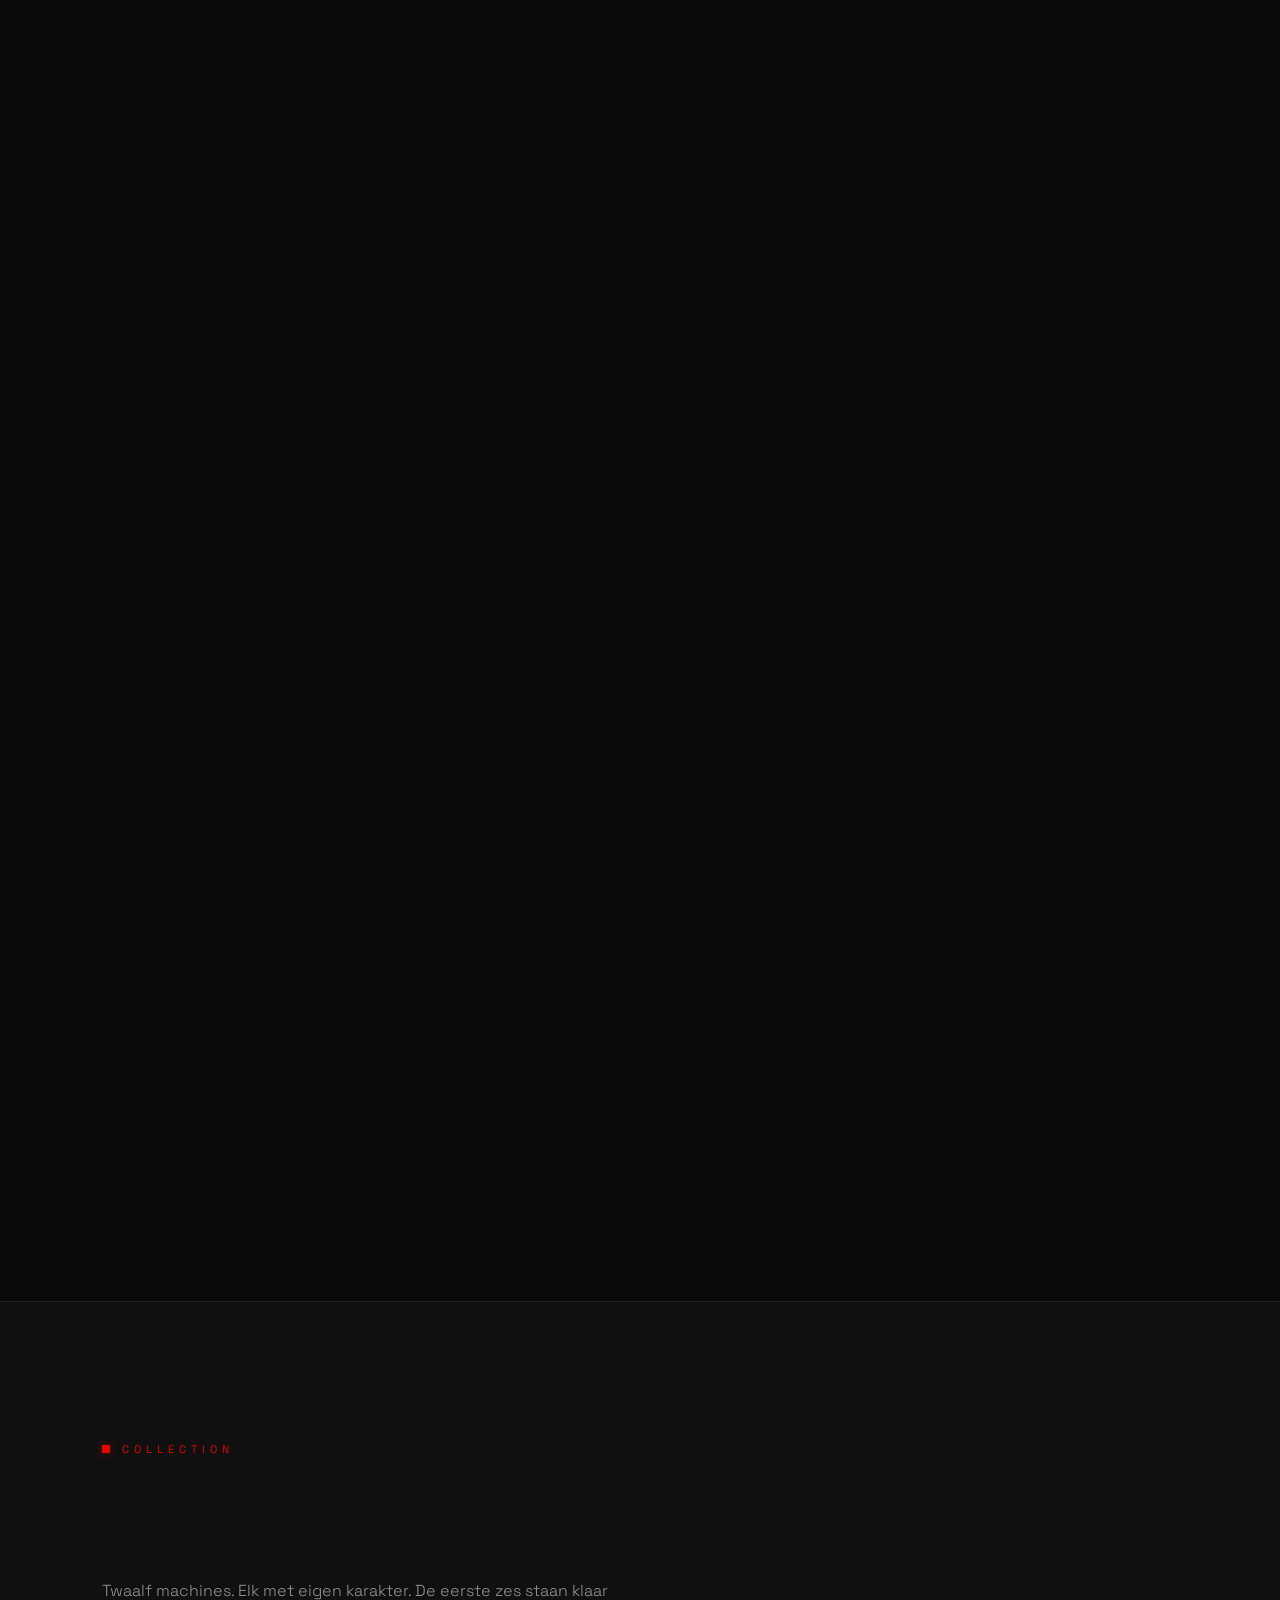
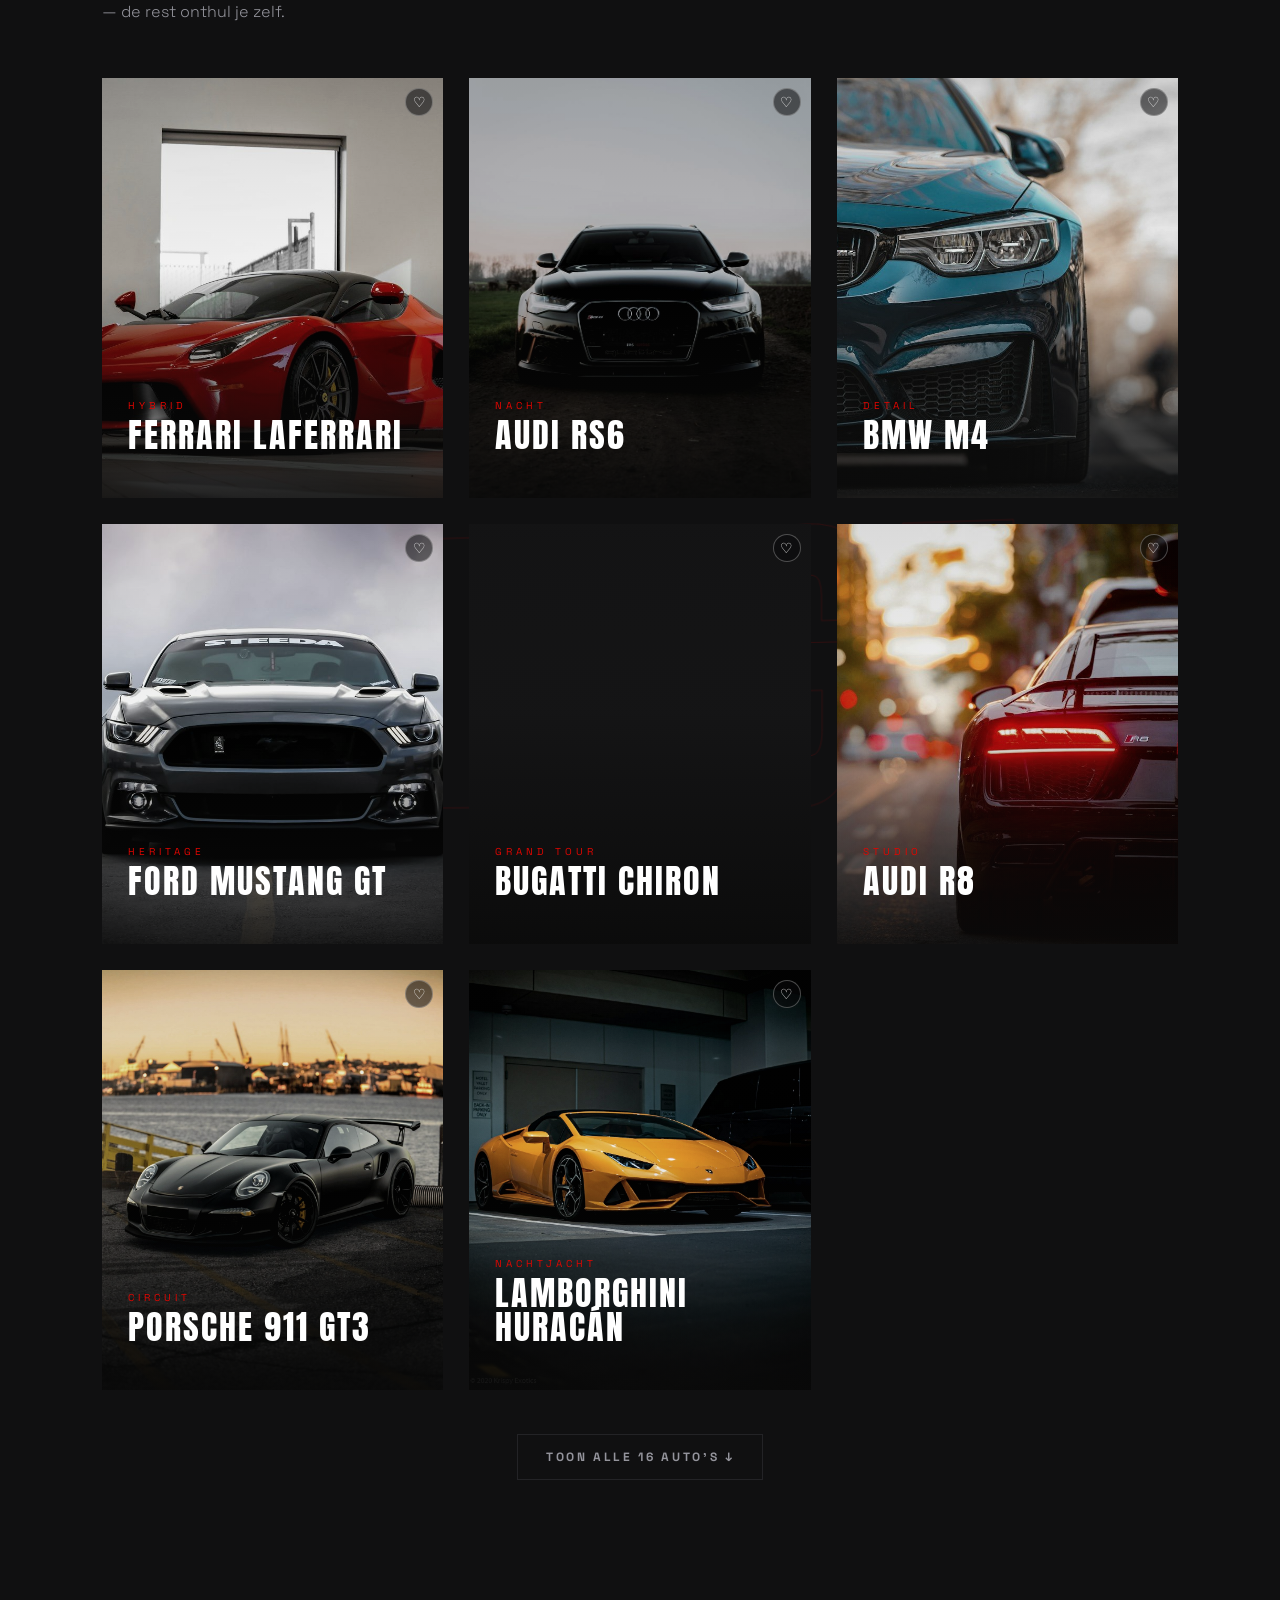
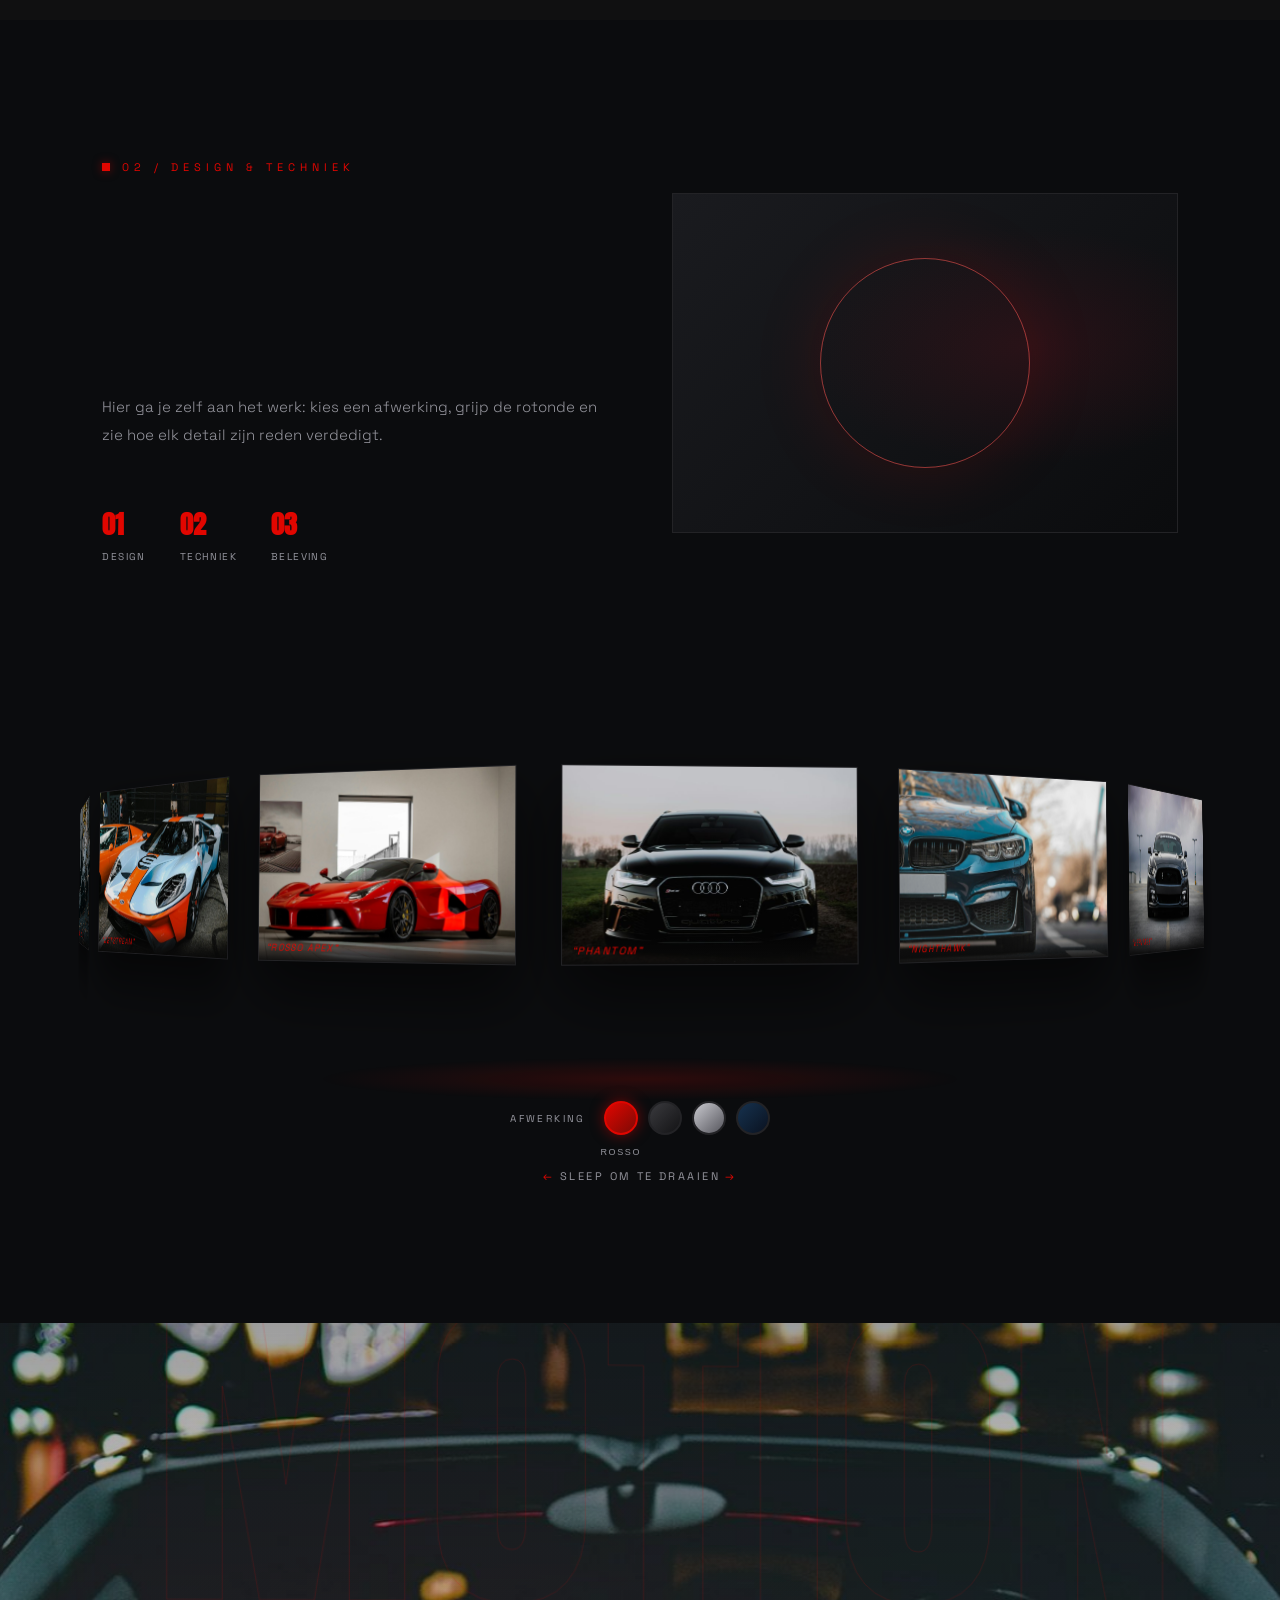
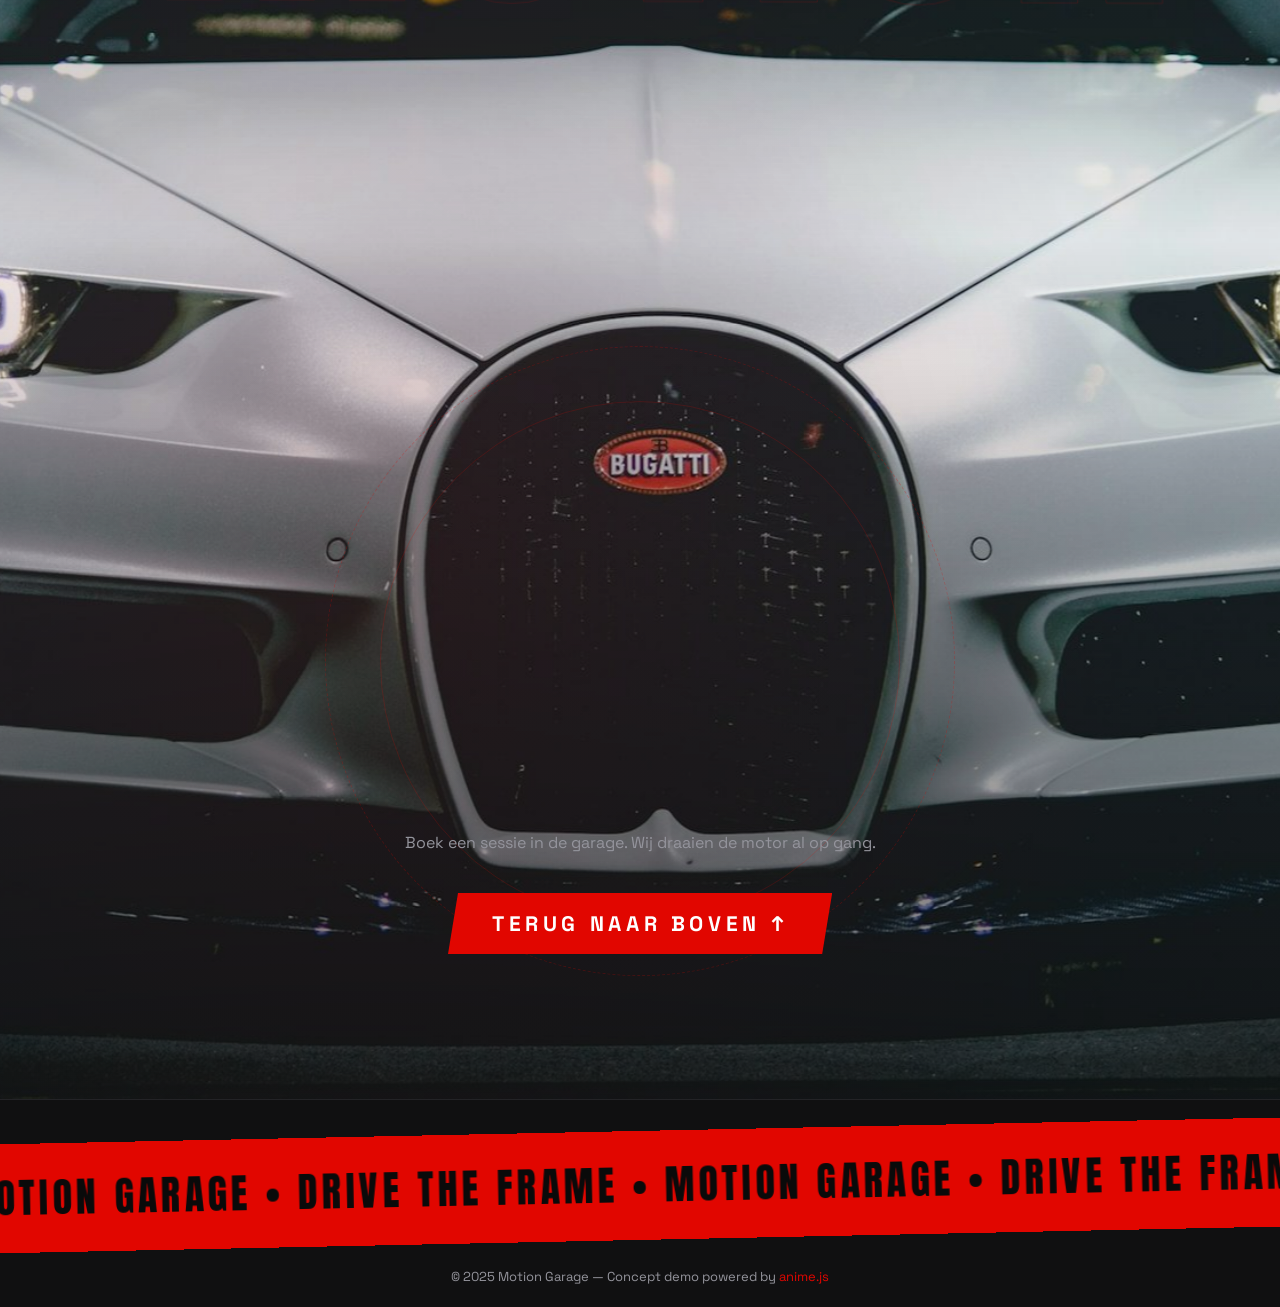
==== commit 7f3c4c07: "v51: DYNO DRAG in de Dyno-app - countdown-lichten, launch-kwaliteit via toeren in het groene vak, au" ====
--- a/index.html
+++ b/index.html
@@ -78,7 +78,7 @@
   <link rel="preconnect" href="https://fonts.googleapis.com" />
   <link rel="preconnect" href="https://fonts.gstatic.com" crossorigin />
   <link href="https://fonts.googleapis.com/css2?family=Anton&family=Space+Grotesk:wght@300;400;500;700&display=swap" rel="stylesheet" />
-  <link rel="stylesheet" href="css/style.css?v=50" />
+  <link rel="stylesheet" href="css/style.css?v=51" />
   <link rel="stylesheet" href="css/arcade-enhanced.css?v=27" />
 </head>
 <body>
@@ -408,7 +408,7 @@
   </footer>
 
   <script src="https://cdn.jsdelivr.net/npm/animejs@3.2.2/lib/anime.min.js"></script>
-  <script src="js/main.js?v=50"></script>
+  <script src="js/main.js?v=51"></script>
   <script src="js/launch-car.js?v=1"></script>
   <script src="js/performance-wow.js?v=26"></script>
 </body>
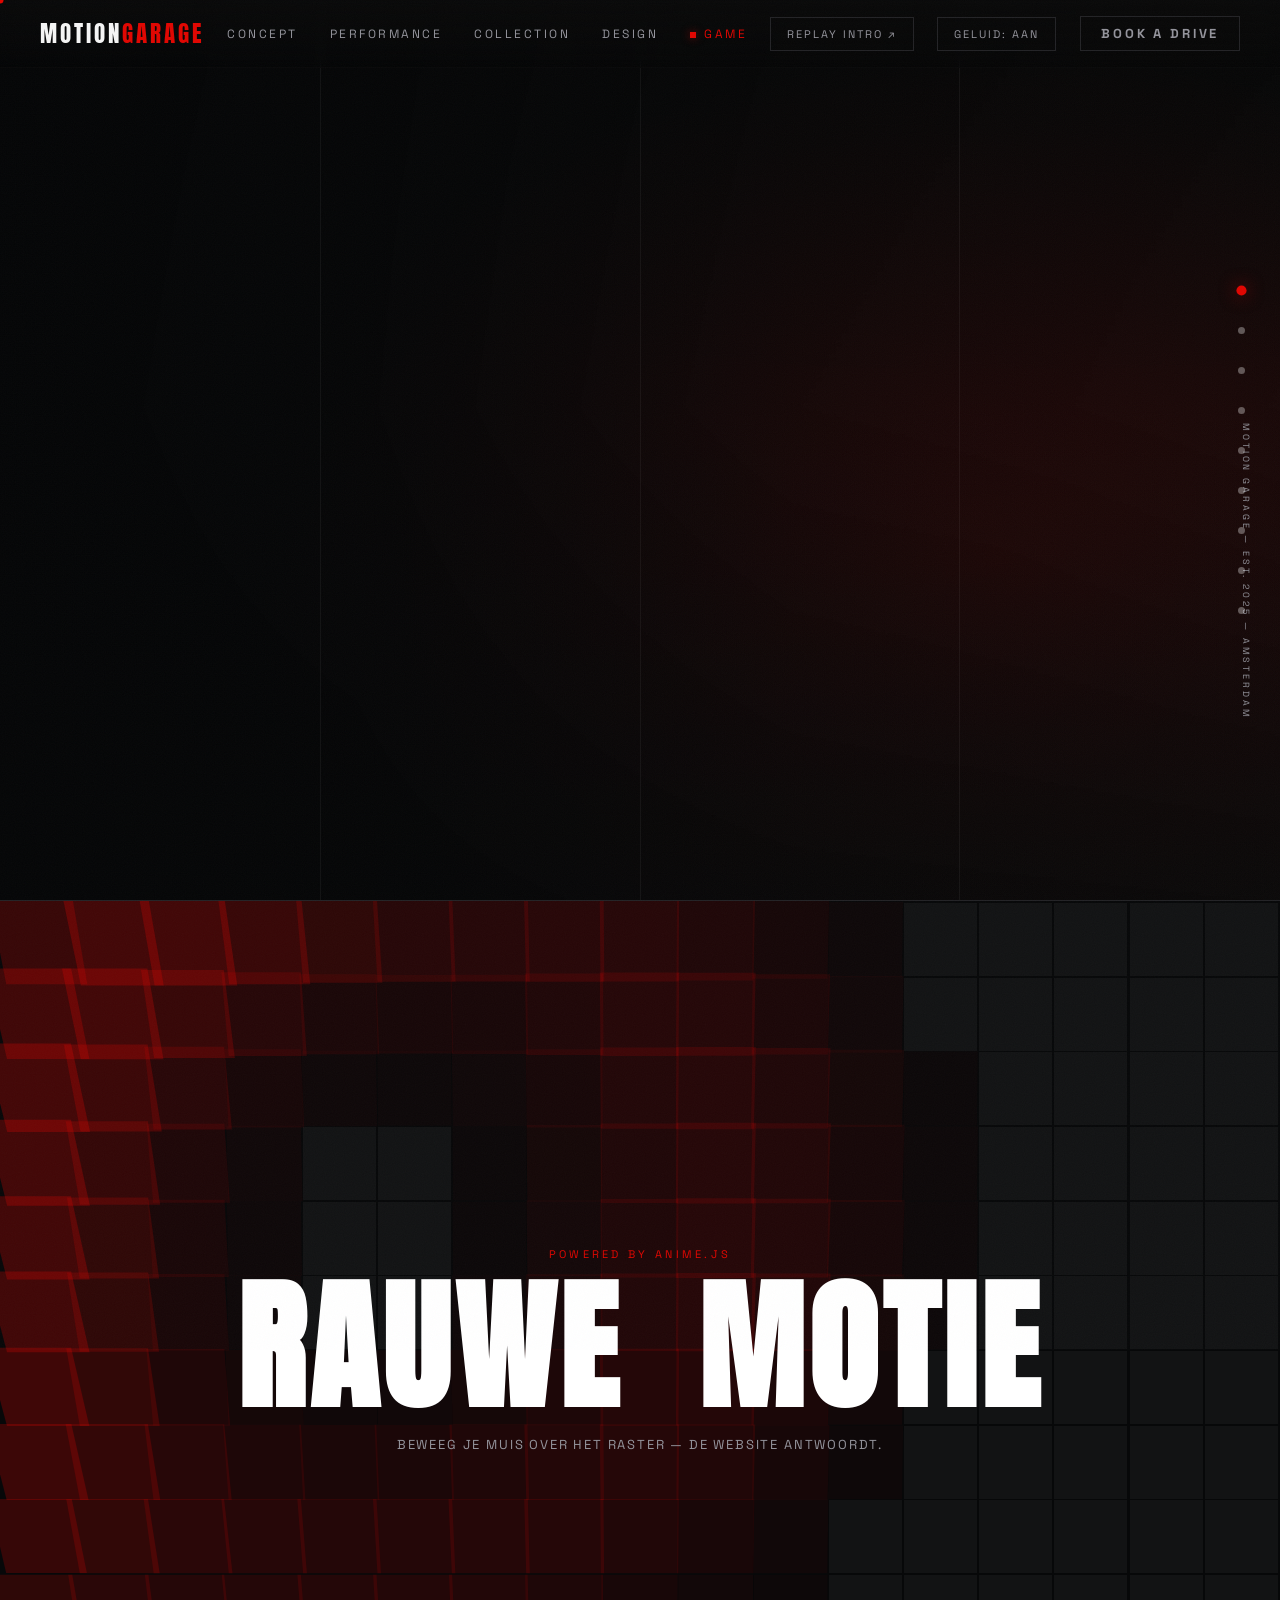
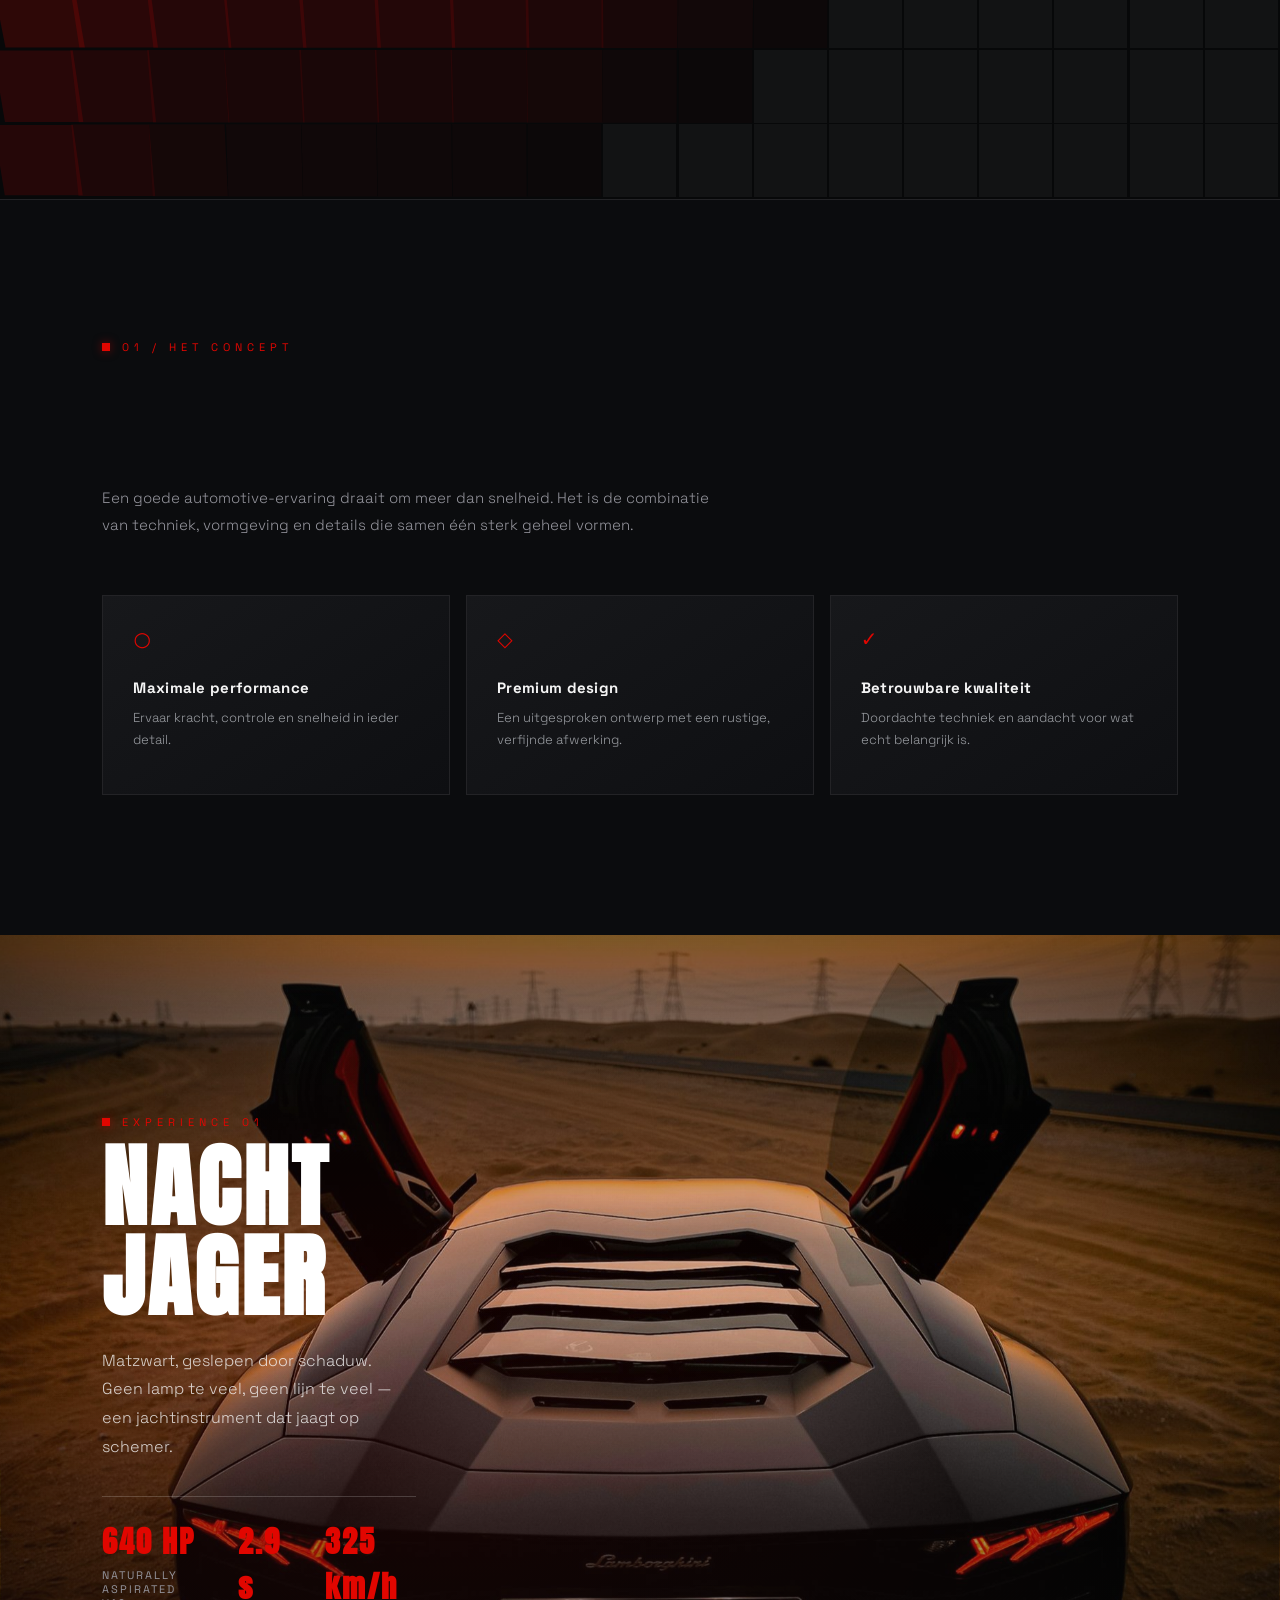
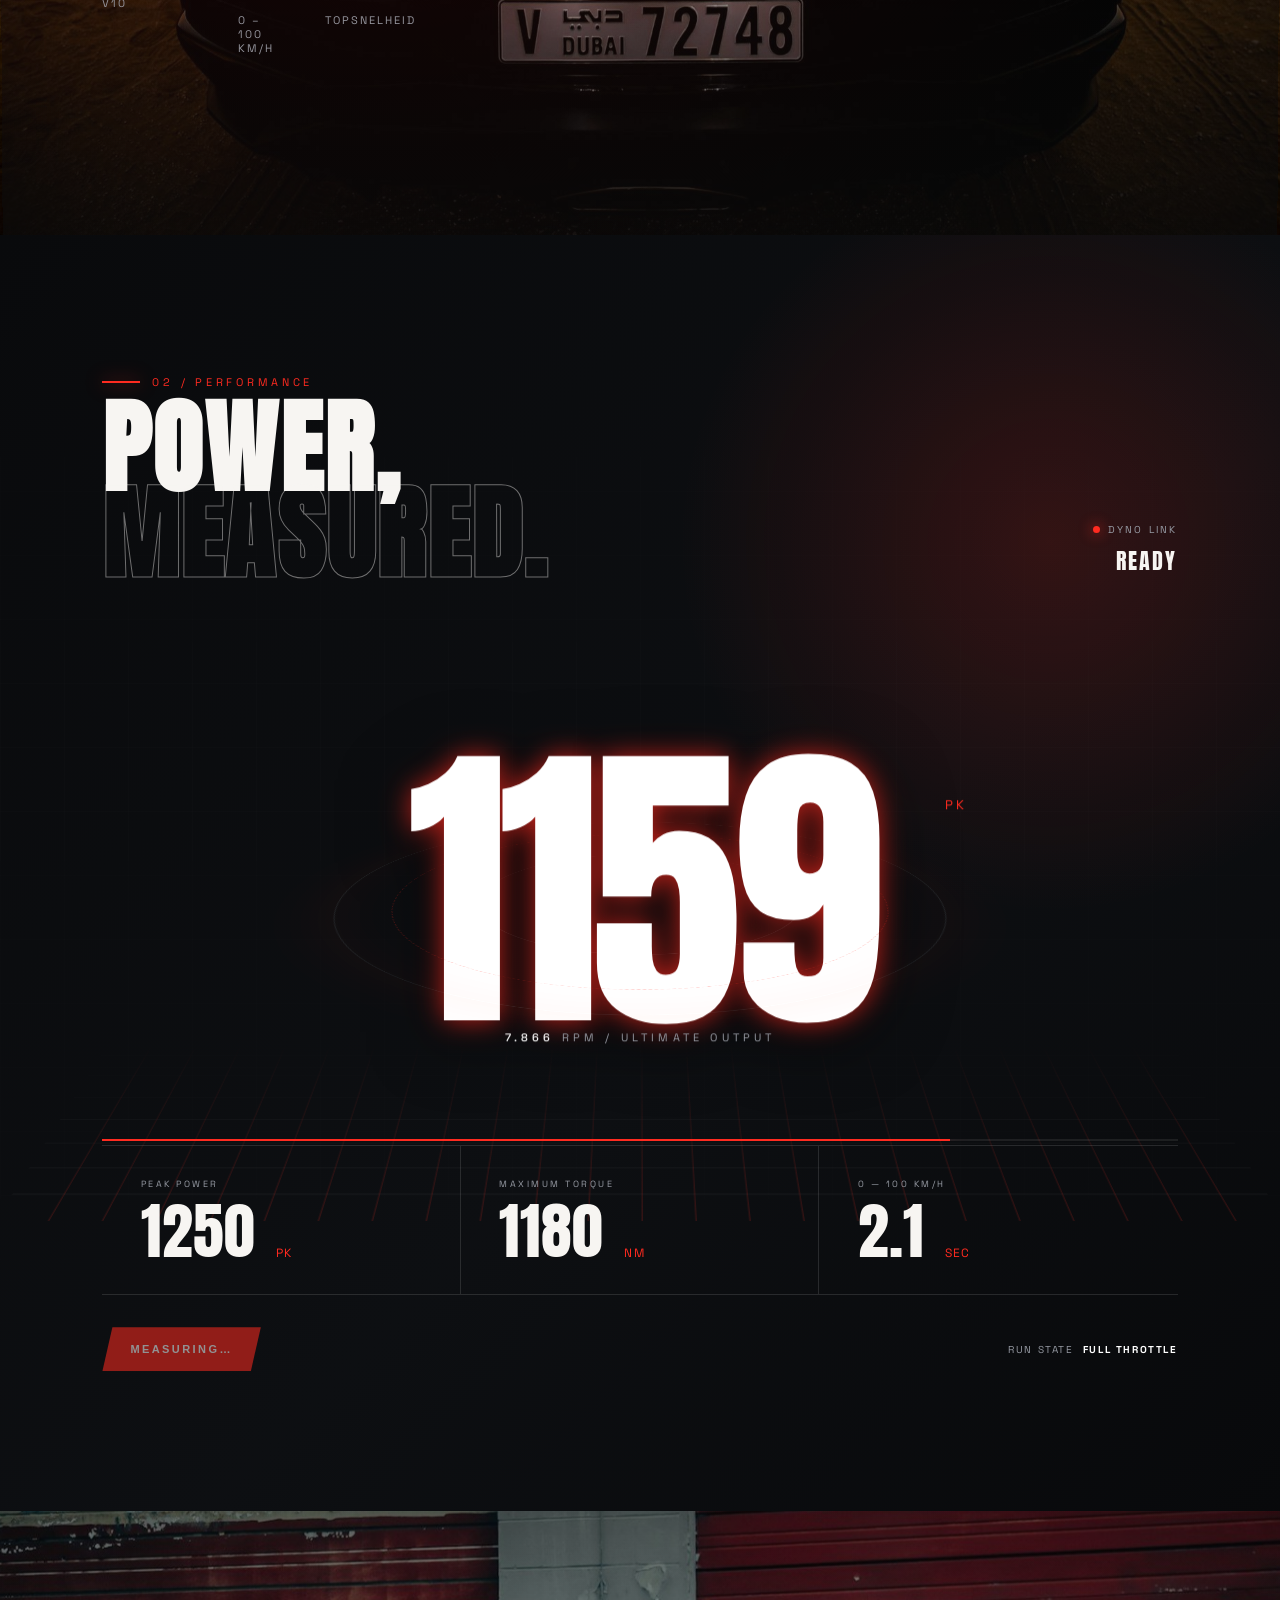
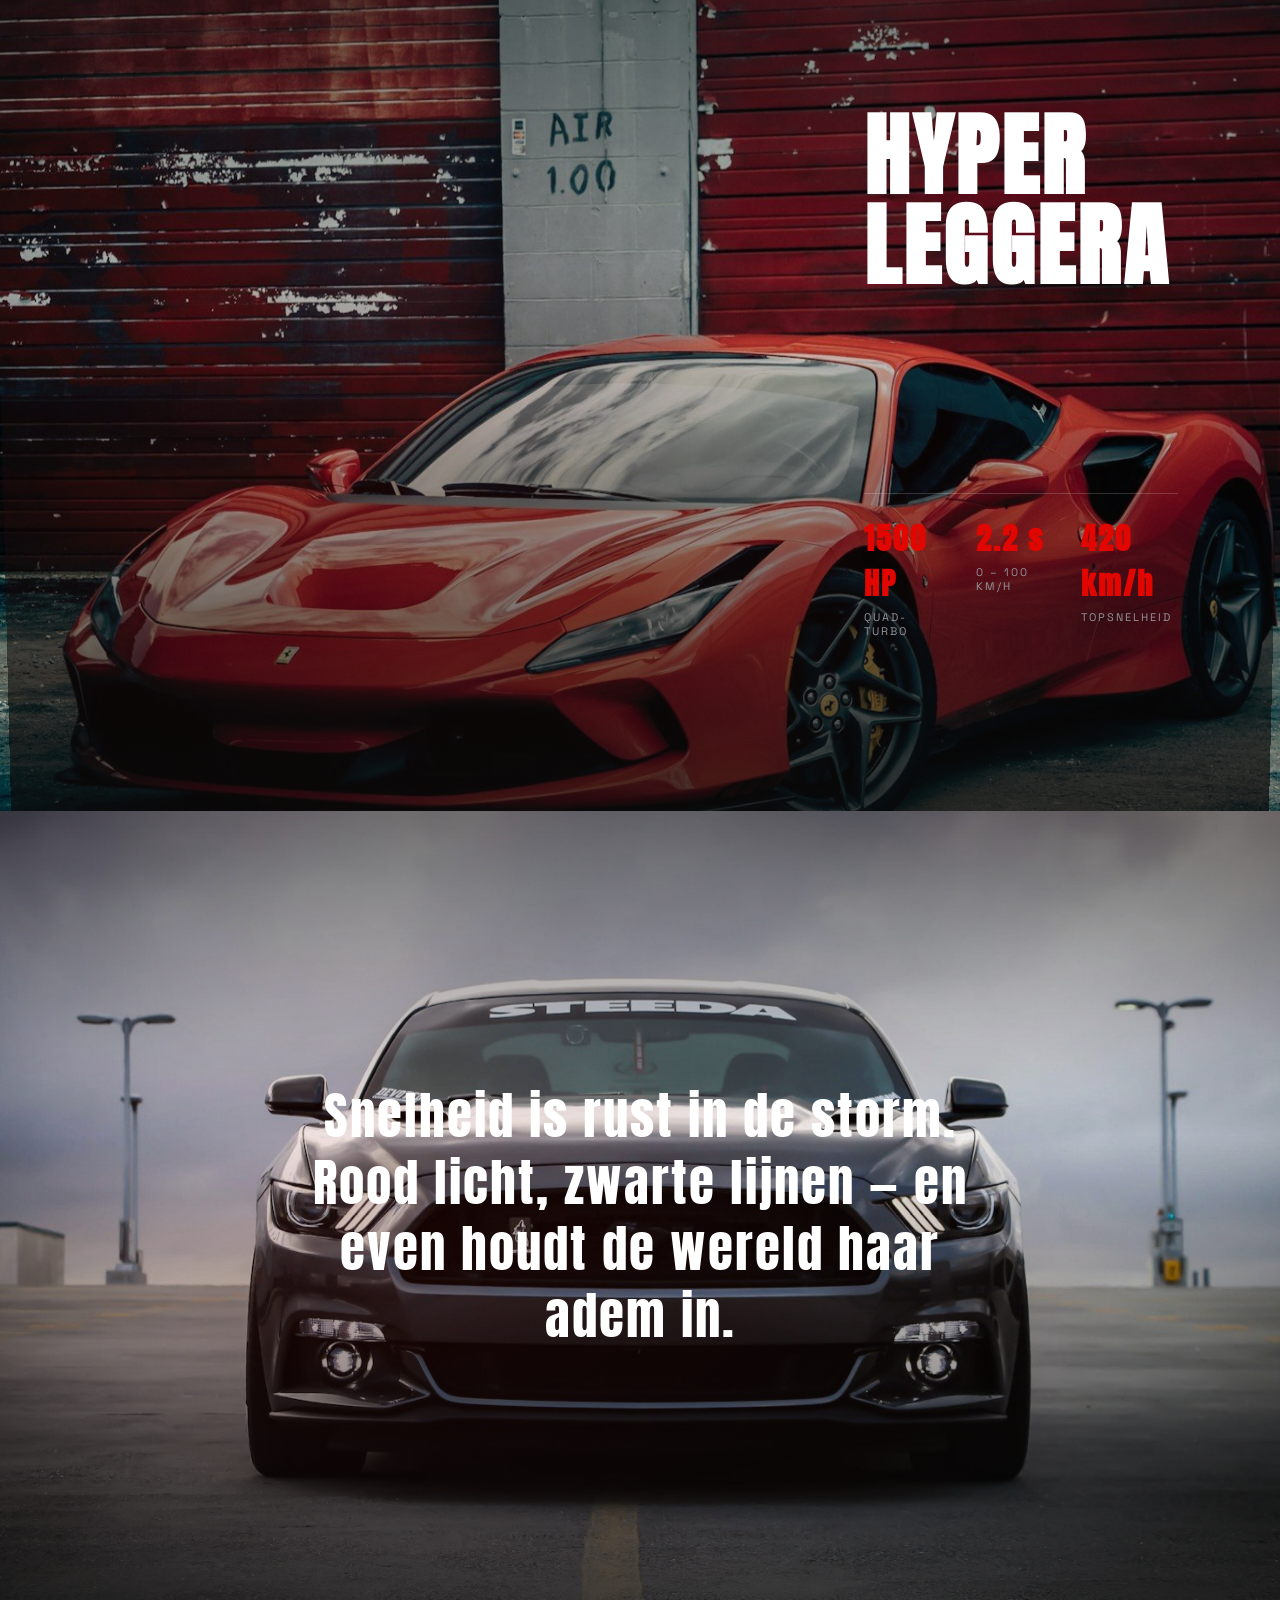
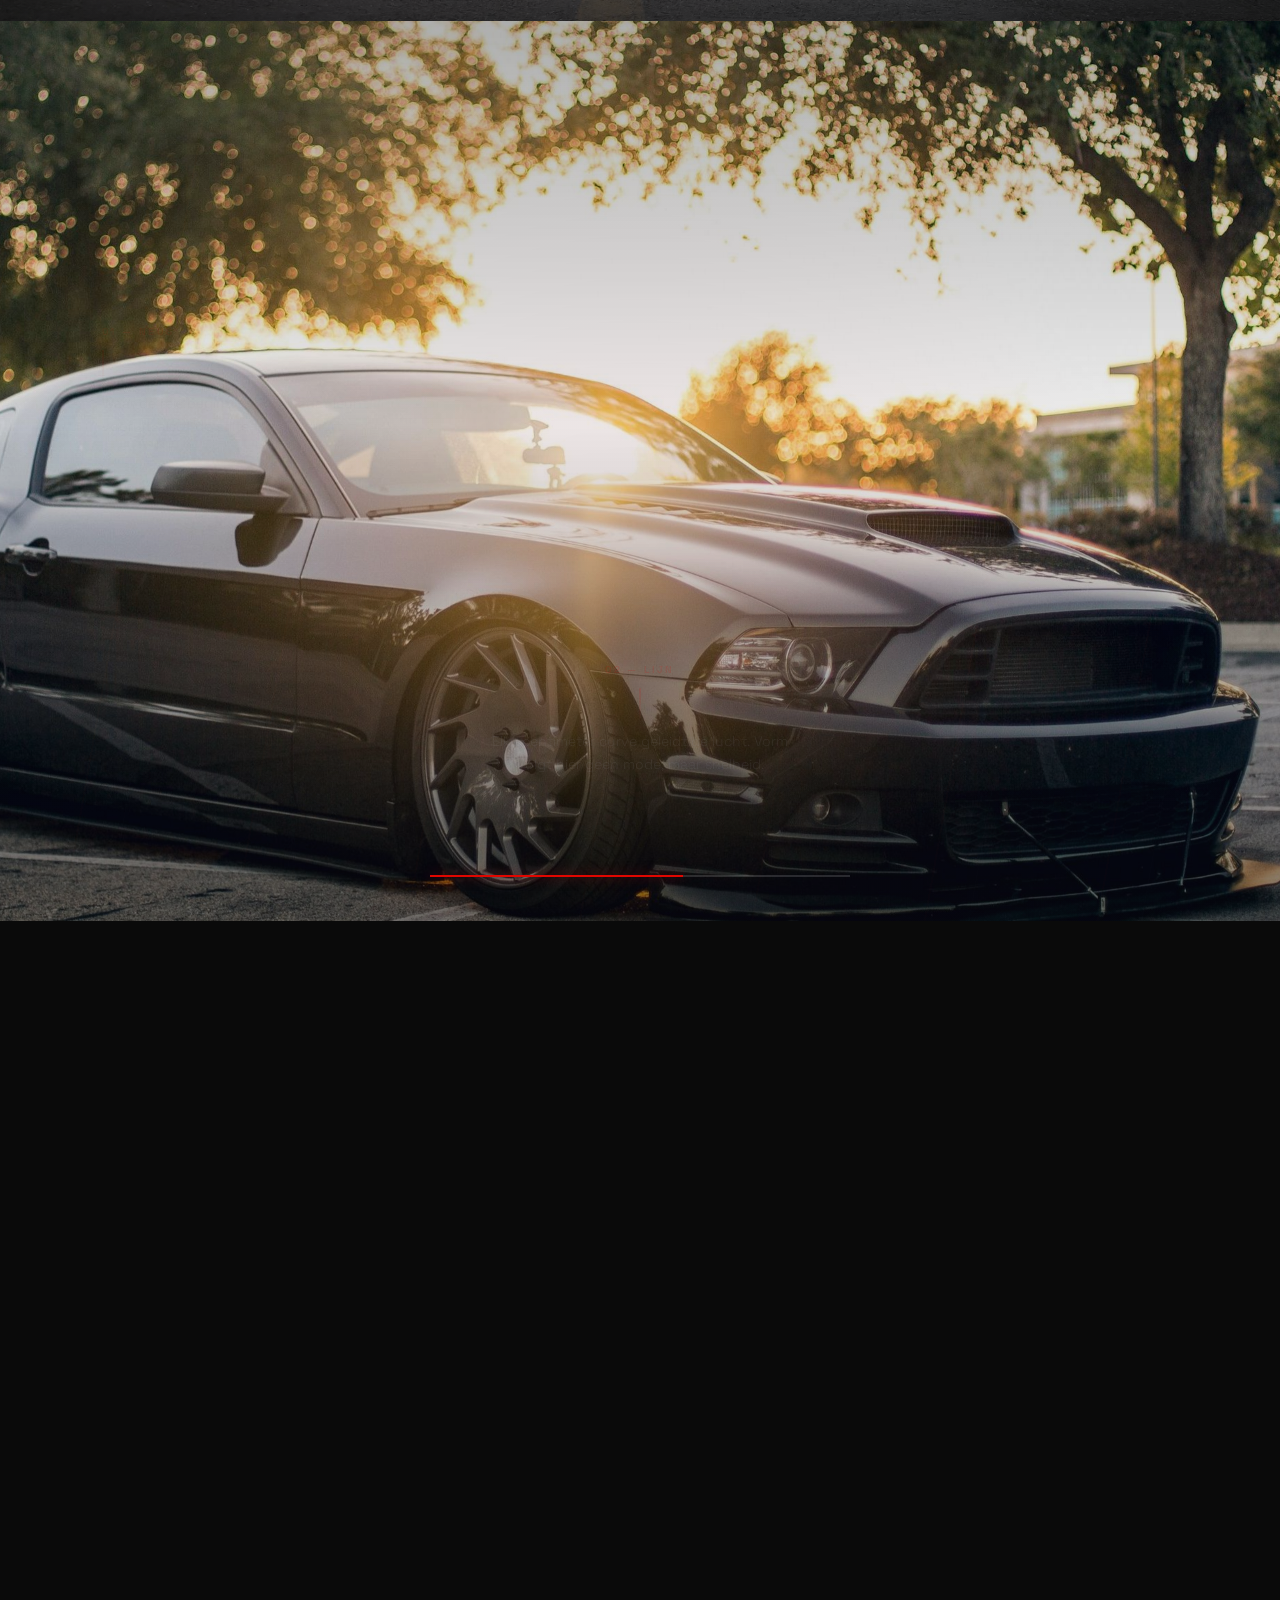
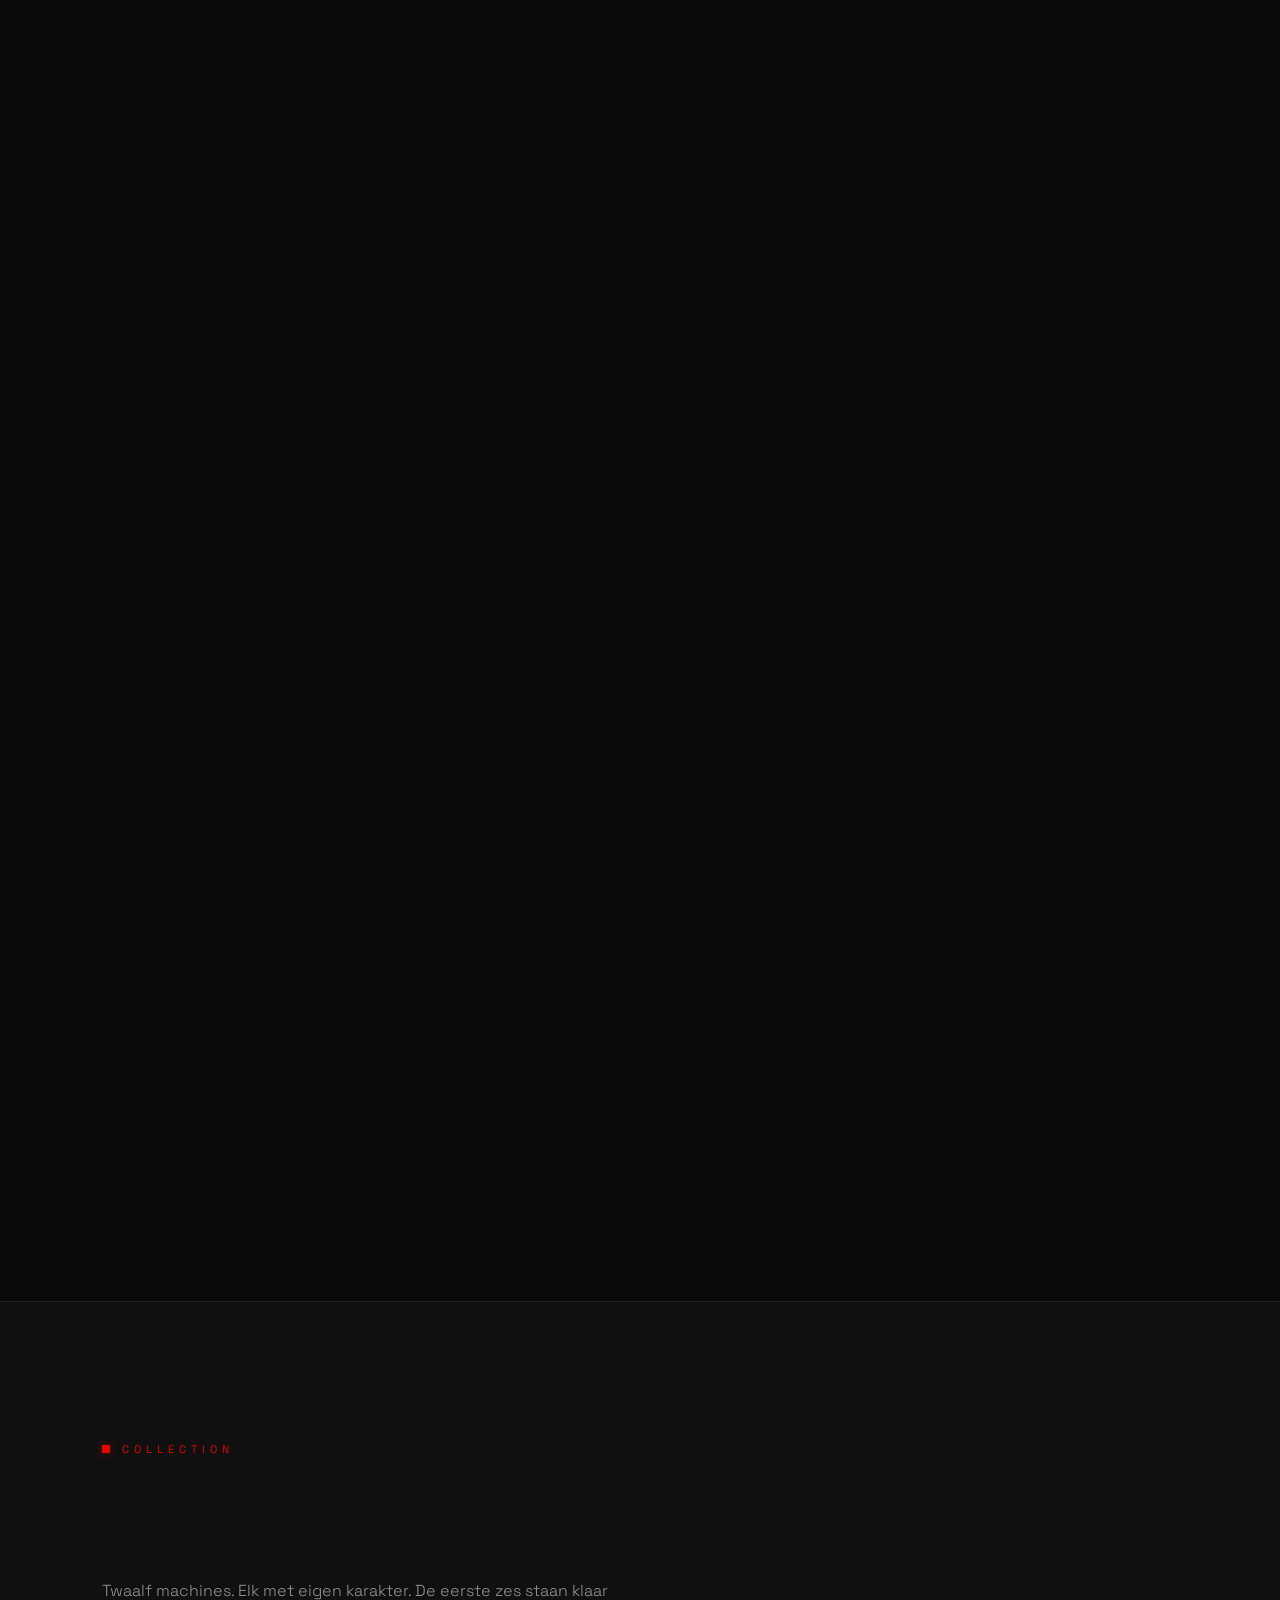
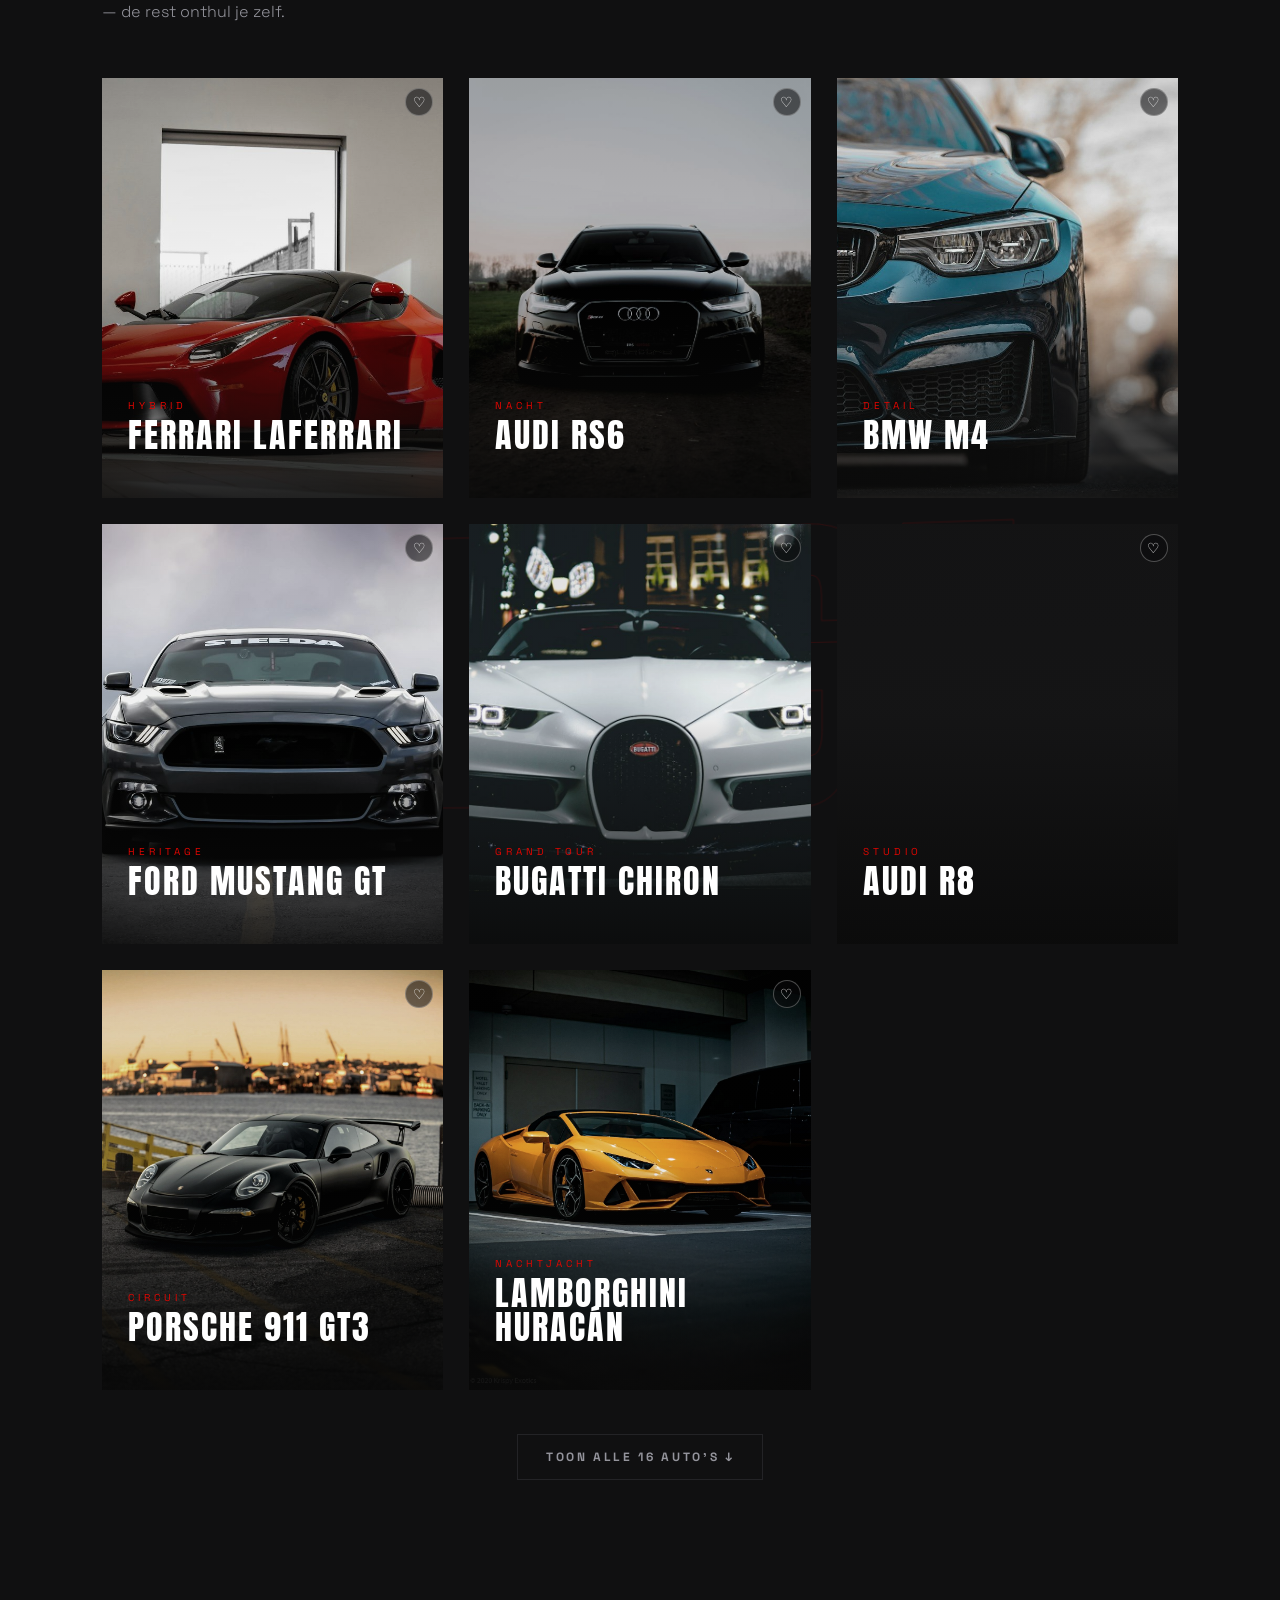
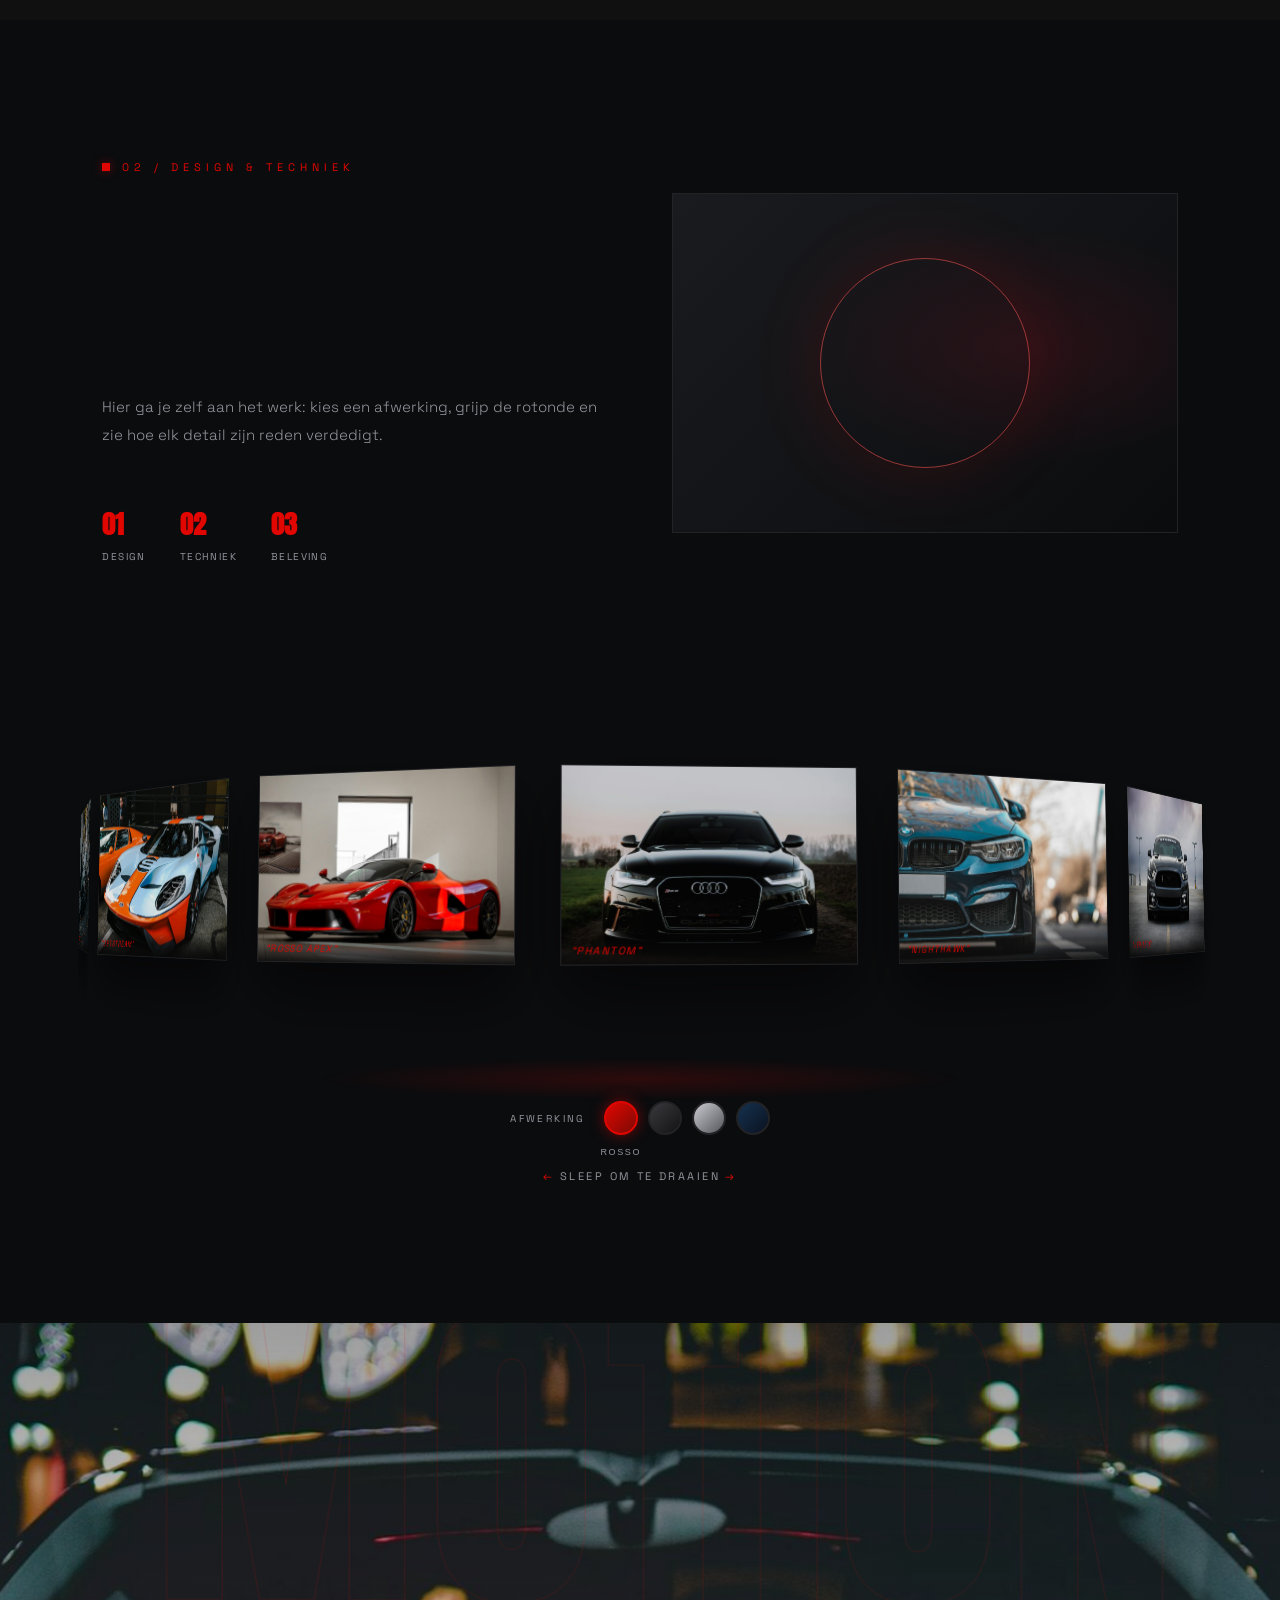
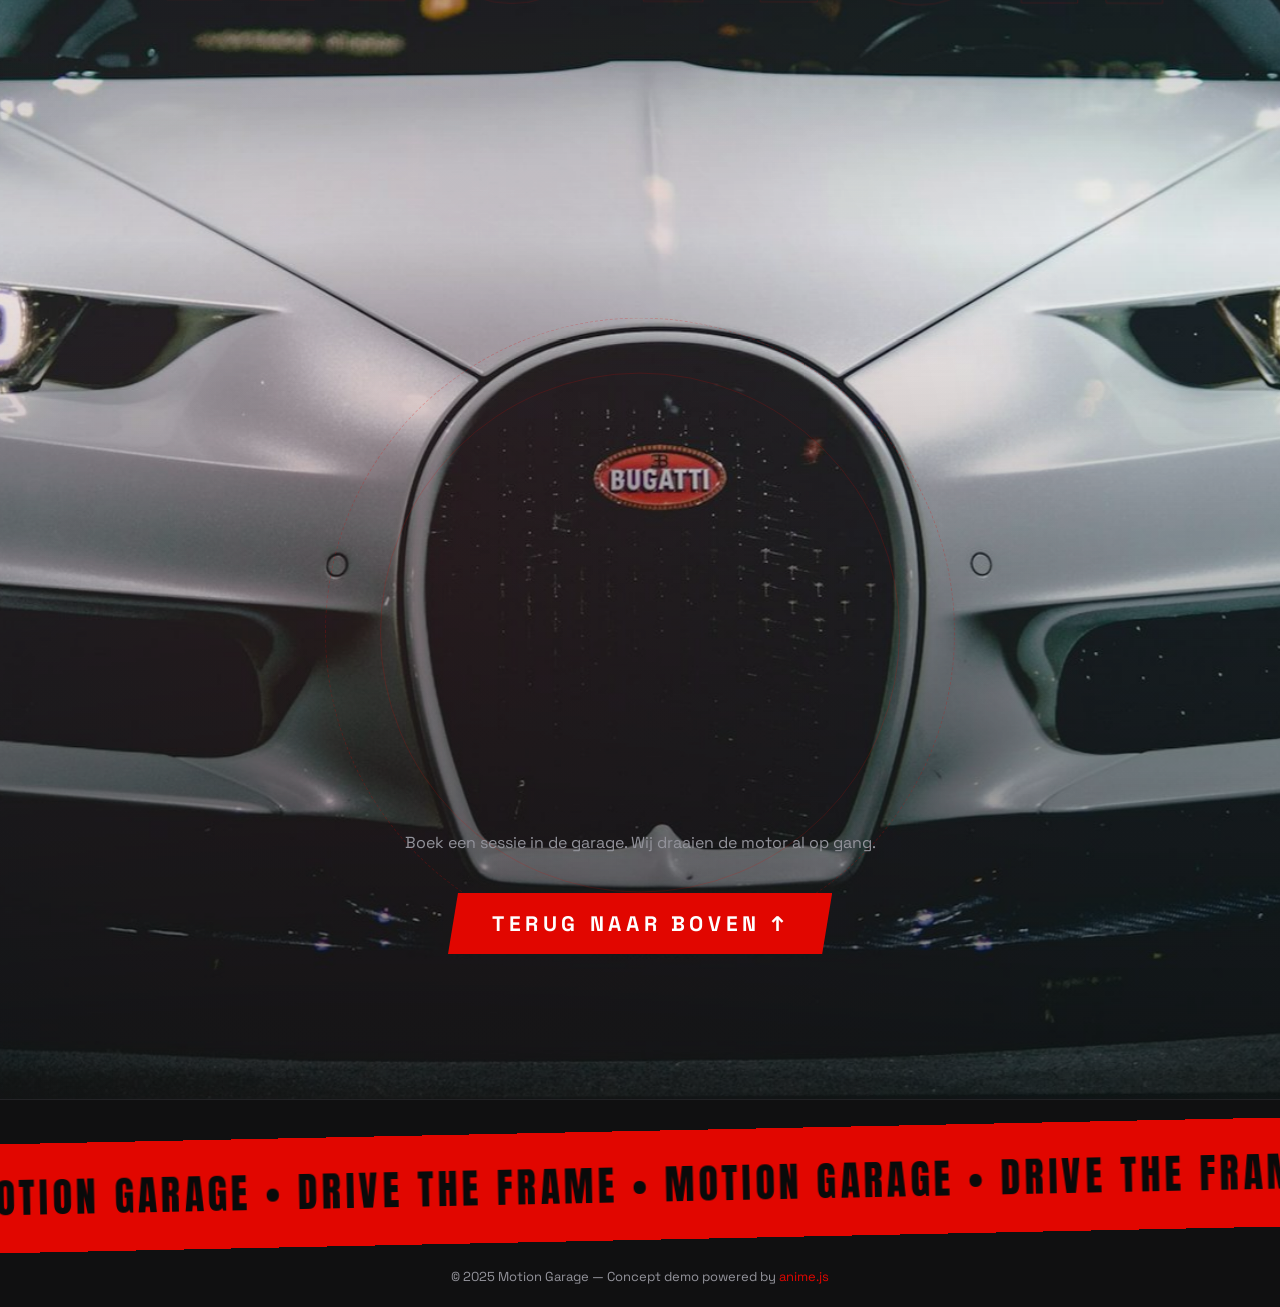
==== commit 3ed2471c: "v52: DYNO DRAG is nu een reactiespel - random groen-moment (2,25-2,95 s) zodat je niet kunt memorise" ====
--- a/index.html
+++ b/index.html
@@ -78,7 +78,7 @@
   <link rel="preconnect" href="https://fonts.googleapis.com" />
   <link rel="preconnect" href="https://fonts.gstatic.com" crossorigin />
   <link href="https://fonts.googleapis.com/css2?family=Anton&family=Space+Grotesk:wght@300;400;500;700&display=swap" rel="stylesheet" />
-  <link rel="stylesheet" href="css/style.css?v=51" />
+  <link rel="stylesheet" href="css/style.css?v=52" />
   <link rel="stylesheet" href="css/arcade-enhanced.css?v=27" />
 </head>
 <body>
@@ -408,7 +408,7 @@
   </footer>
 
   <script src="https://cdn.jsdelivr.net/npm/animejs@3.2.2/lib/anime.min.js"></script>
-  <script src="js/main.js?v=51"></script>
+  <script src="js/main.js?v=52"></script>
   <script src="js/launch-car.js?v=1"></script>
   <script src="js/performance-wow.js?v=26"></script>
 </body>
